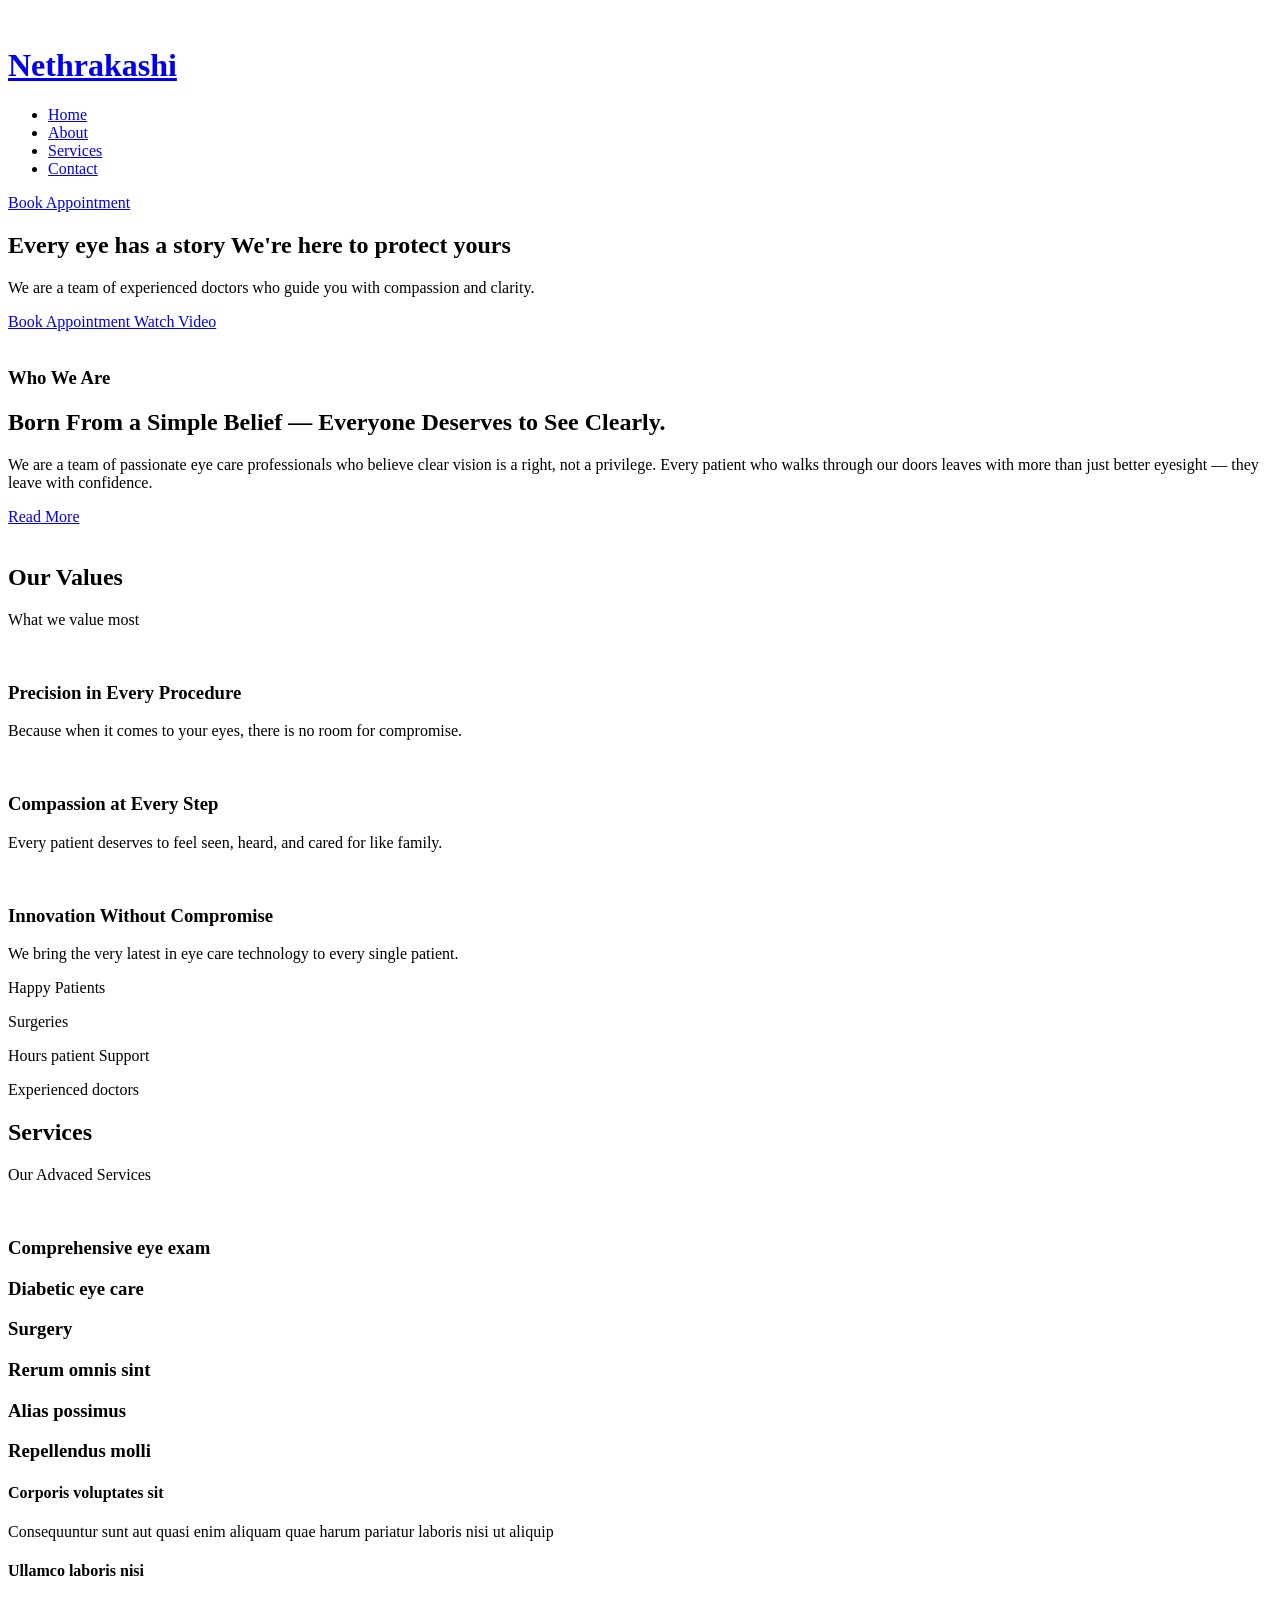
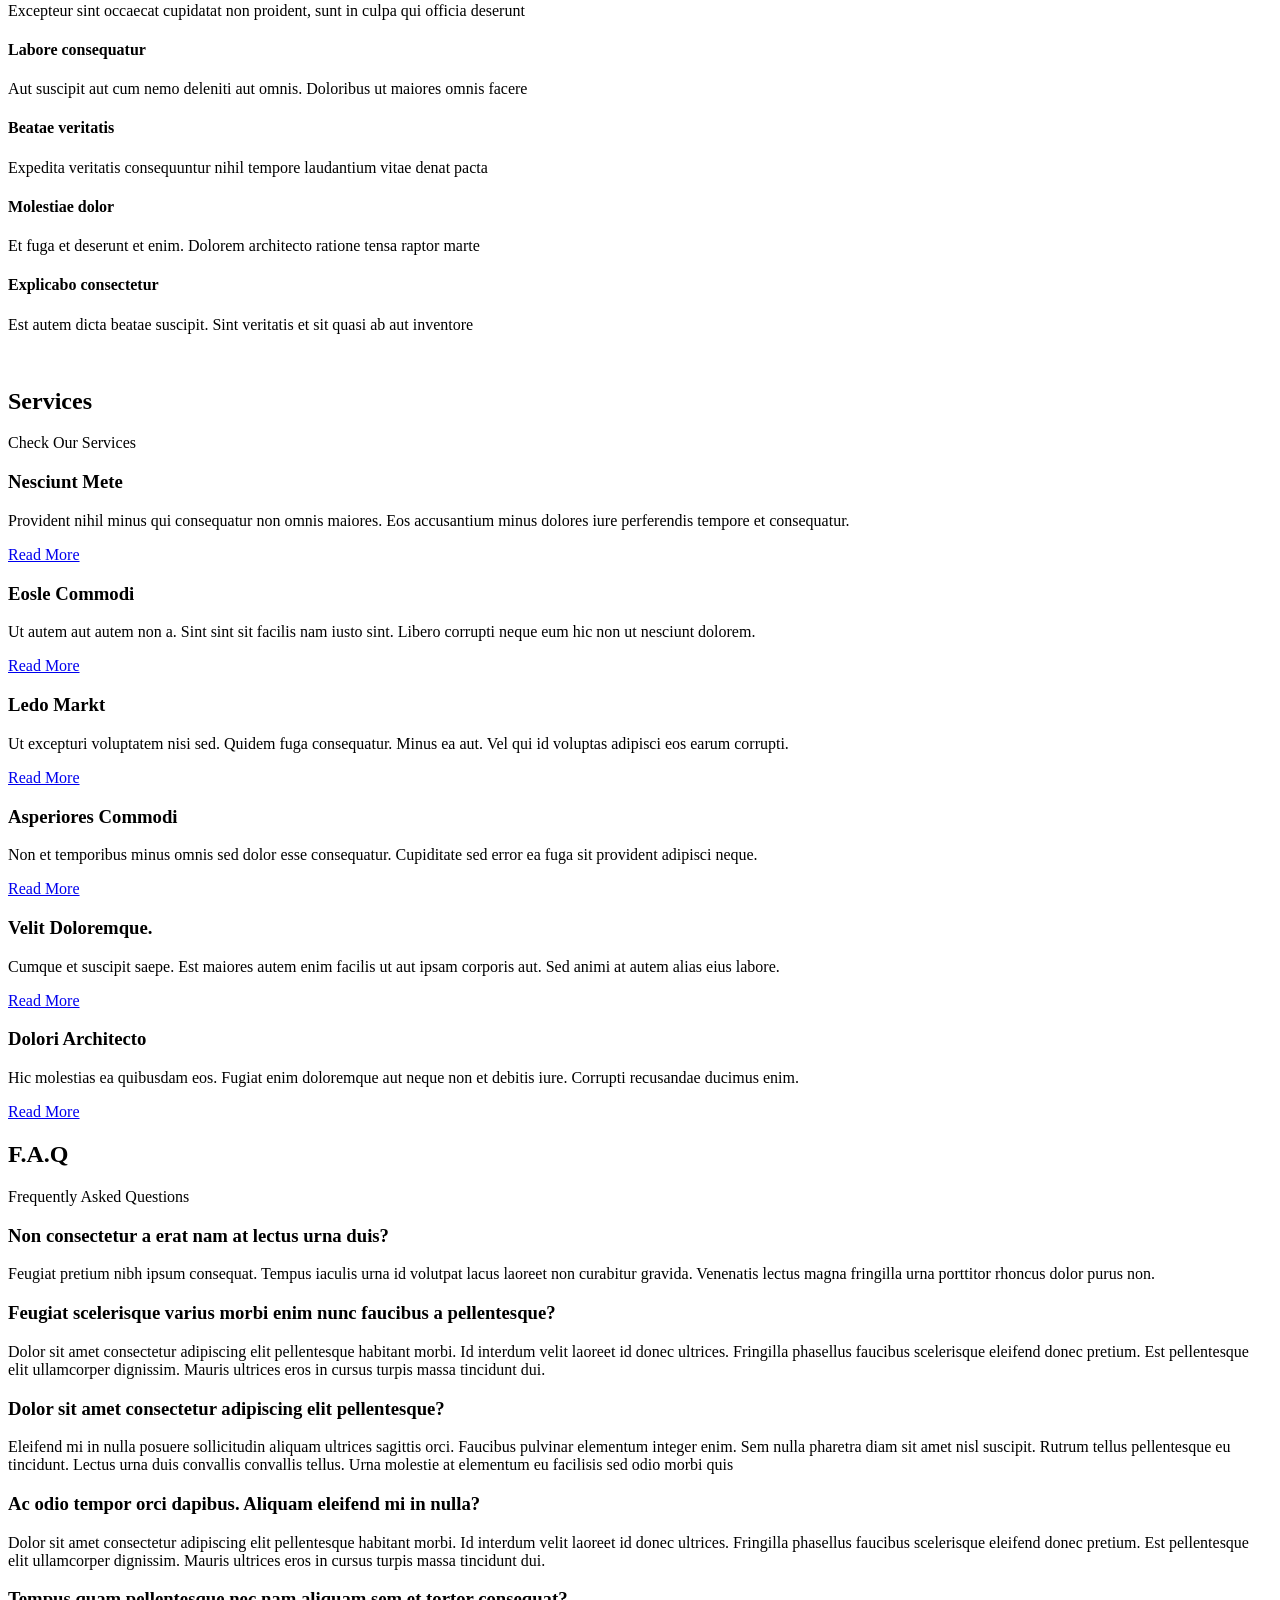
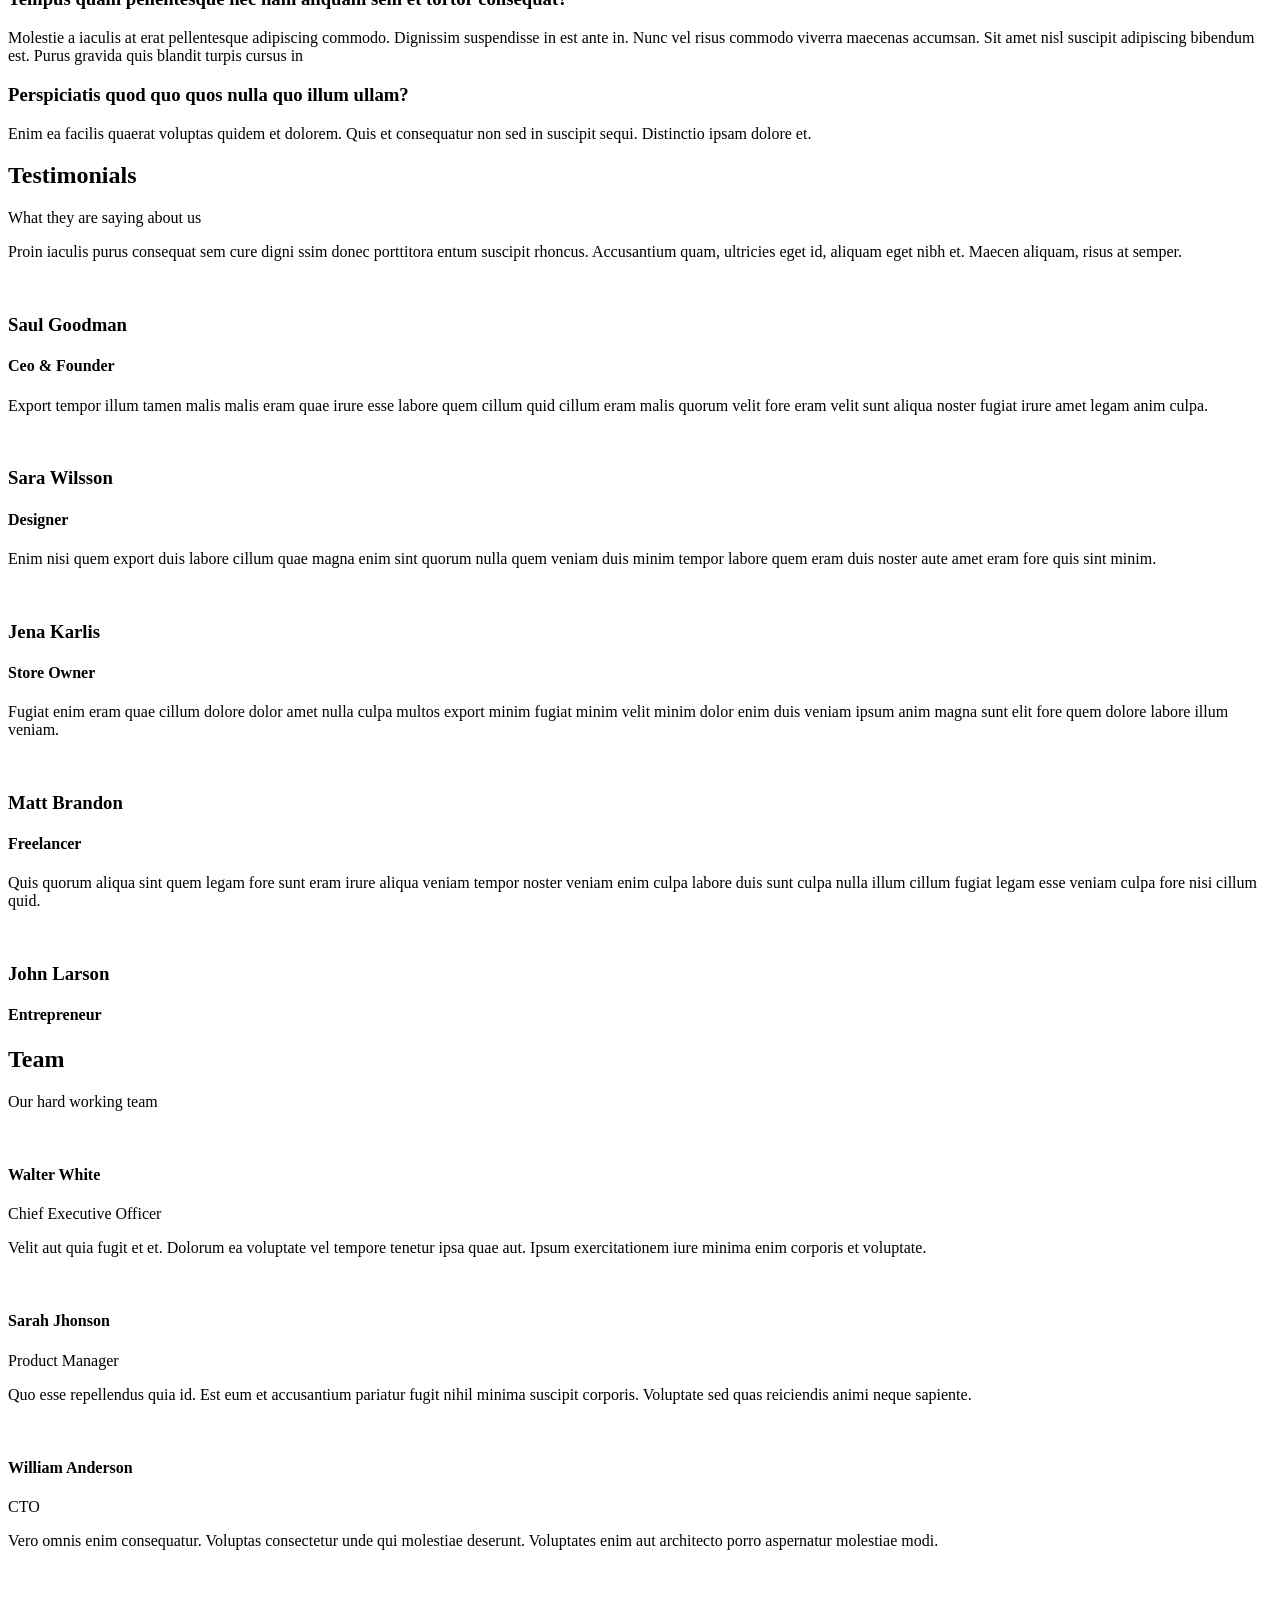
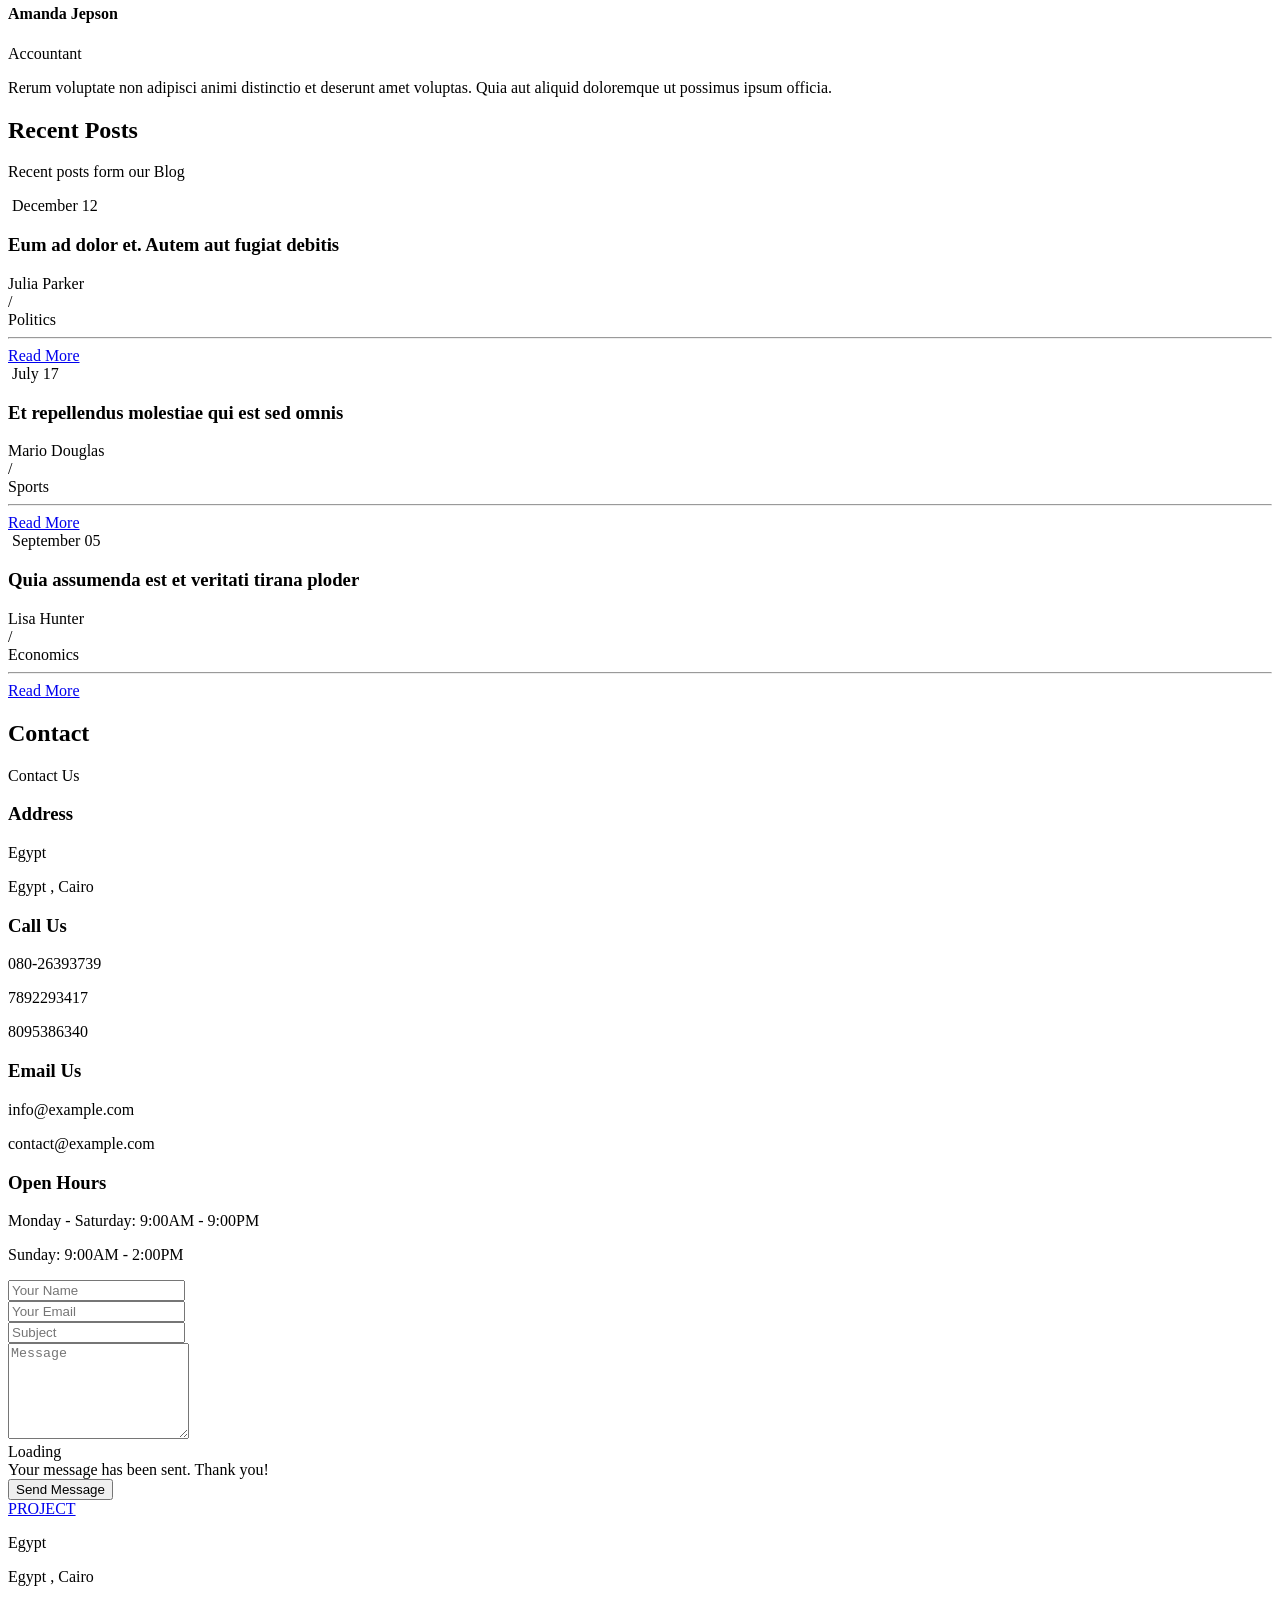
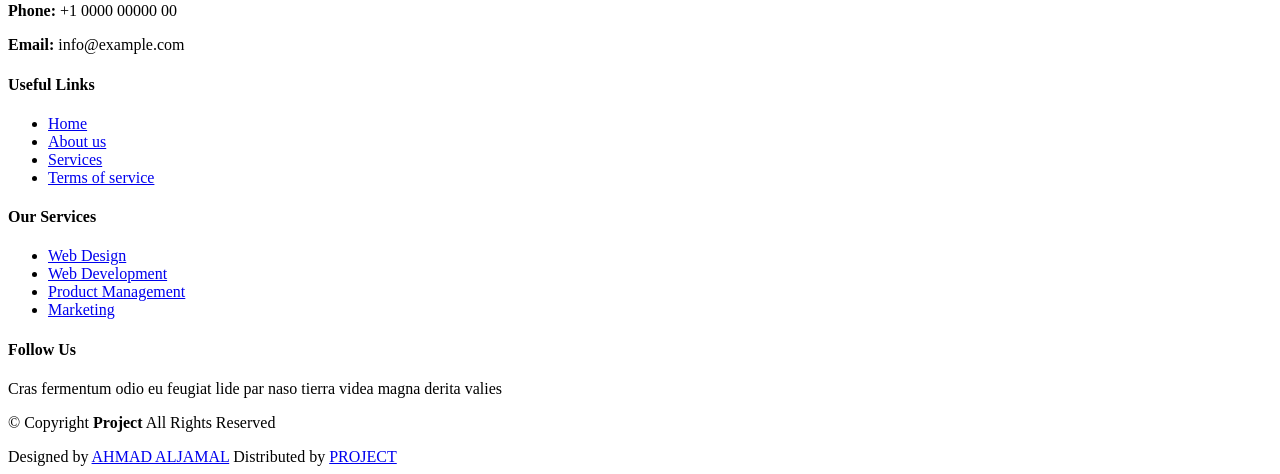
==== index.html @ dff30c12 "Add files via upload" ====
<!DOCTYPE html>
<html lang="en">

<head>
  <meta charset="utf-8">
  <meta content="width=device-width, initial-scale=1.0" name="viewport">
  <title>Nethrakashi - Eye Hospital</title>
  <meta name="description" content="">
  <meta name="keywords" content="">

  <!-- Favicons -->
  <link href="assets/img/favicon.png" rel="icon">
  <link href="assets/img/apple-touch-icon.png" rel="apple-touch-icon">

  <!-- Fonts -->
  <link href="https://fonts.googleapis.com" rel="preconnect">
  <link href="https://fonts.gstatic.com" rel="preconnect" crossorigin>
  <link href="https://fonts.googleapis.com/css2?family=Roboto:ital,wght@0,100;0,300;0,400;0,500;0,700;0,900;1,100;1,300;1,400;1,500;1,700;1,900&family=Poppins:ital,wght@0,100;0,200;0,300;0,400;0,500;0,600;0,700;0,800;0,900;1,100;1,200;1,300;1,400;1,500;1,600;1,700;1,800;1,900&family=Nunito:ital,wght@0,200;0,300;0,400;0,500;0,600;0,700;0,800;0,900;1,200;1,300;1,400;1,500;1,600;1,700;1,800;1,900&display=swap" rel="stylesheet">

  <!-- Vendor CSS Files -->
  <link href="assets/vendor/bootstrap/css/bootstrap.min.css" rel="stylesheet">
  <link href="assets/vendor/bootstrap-icons/bootstrap-icons.css" rel="stylesheet">
  <link href="assets/vendor/aos/aos.css" rel="stylesheet">
  <link href="assets/vendor/glightbox/css/glightbox.min.css" rel="stylesheet">
  <link href="assets/vendor/swiper/swiper-bundle.min.css" rel="stylesheet">

  <!-- Main CSS File -->
  <link href="assets/css/main.css" rel="stylesheet">


</head>

<body class="index-page">

  <header id="header" class="header d-flex align-items-center fixed-top">
    <div class="container-fluid container-xl position-relative d-flex align-items-center">

      <a href="index.html" class="logo d-flex align-items-center me-auto">
        <!-- Uncomment the line below if you also wish to use an image logo -->
        <img src="assets/img/logo.png" alt="">
        <h1 class="sitename">Nethrakashi</h1>
      </a>

      <nav id="navmenu" class="navmenu">
        <ul>
          <li><a href="index.html">Home</a></li>
          <li><a href="about.html">About</a></li>
          <li><a href="index.html#services">Services</a></li>
          <li><a href="index.html#contact">Contact</a></li>
        </ul>
        <i class="mobile-nav-toggle d-xl-none bi bi-list"></i>
      </nav>

      <a class="btn-getstarted flex-md-shrink-0" href="booking.html">Book Appointment</a>

    </div>
  </header>

  <main class="main">

    <!-- Hero Section -->
    <section id="hero" class="hero section">

      <div class="container">
        <div class="row gy-4">
          <div class="col-lg-6 order-2 order-lg-1 d-flex flex-column justify-content-center">
            <h1 data-aos="fade-up">Every eye has a story We're here to protect yours</h1>
            <p data-aos="fade-up" data-aos-delay="100">We are a team of experienced doctors who guide you with compassion and clarity.</p>
            <div class="d-flex flex-column flex-md-row" data-aos="fade-up" data-aos-delay="200">
              <a href="booking.html" class="btn-get-started">Book Appointment <i class="bi bi-arrow-right"></i></a>
              <a href="https://www.youtube.com/watch?v=Y7uVJ8" class="glightbox btn-watch-video d-flex align-items-center justify-content-center ms-0 ms-md-4 mt-4 mt-md-0"><i class="bi bi-play-circle"></i><span>Watch Video</span></a>
            </div>
          </div>
          <div class="col-lg-6 order-1 order-lg-2 hero-img" data-aos="zoom-out">
            <img src="assets/img/hero-img.png" class="img-fluid animated" alt="">
          </div>
        </div>
      </div>

    </section><!-- /Hero Section -->

    <!-- About Section -->
    <section id="about" class="about section">

      <div class="container" data-aos="fade-up">
        <div class="row gx-0">

          <div class="col-lg-6 d-flex flex-column justify-content-center" data-aos="fade-up" data-aos-delay="200">
            <div class="content">
              <h3>Who We Are</h3>
              <h2>Born From a Simple Belief — Everyone Deserves to See Clearly.</h2>
              <p>
                We are a team of passionate eye care professionals who believe clear vision is a right, not a privilege. Every patient who walks through our doors leaves with more than just better eyesight — they leave with confidence.</p>
              <div class="text-center text-lg-start">
                <a href="about.html" class="btn-read-more d-inline-flex align-items-center justify-content-center align-self-center">
                  <span>Read More</span>
                  <i class="bi bi-arrow-right"></i>
                </a>
              </div>
            </div>
          </div>

          <div class="col-lg-6 d-flex align-items-center" data-aos="zoom-out" data-aos-delay="200">
            <img src="assets/img/about.jpg" class="img-fluid" alt="">
          </div>

        </div>
      </div>

    </section><!-- /About Section -->

    <!-- Values Section -->
    <section id="values" class="values section">

      <!-- Section Title -->
      <div class="container section-title" data-aos="fade-up">
        <h2>Our Values</h2>
        <p>What we value most<br></p>
      </div><!-- End Section Title -->

      <div class="container">

        <div class="row gy-4">

          <div class="col-lg-4" data-aos="fade-up" data-aos-delay="100">
            <div class="card">
              <img src="assets/img/values-1.png" class="img-fluid" alt="">
              <h3>Precision in Every Procedure</h3>
              <p>Because when it comes to your eyes, there is no room for compromise.</p>
            </div>
          </div><!-- End Card Item -->

          <div class="col-lg-4" data-aos="fade-up" data-aos-delay="200">
            <div class="card">
              <img src="assets/img/values-2.png" class="img-fluid" alt="">
              <h3>Compassion at Every Step</h3>
              <p>Every patient deserves to feel seen, heard, and cared for like family.</p>
            </div>
          </div><!-- End Card Item -->

          <div class="col-lg-4" data-aos="fade-up" data-aos-delay="300">
            <div class="card">
              <img src="assets/img/values-3.png" class="img-fluid" alt="">
              <h3>Innovation Without Compromise</h3>
              <p>We bring the very latest in eye care technology to every single patient.</p>
            </div>
          </div><!-- End Card Item -->

        </div>

      </div>

    </section><!-- /Values Section -->

    <!-- Stats Section -->
    <section id="stats" class="stats section">

      <div class="container" data-aos="fade-up" data-aos-delay="100">

        <div class="row gy-4">

          <div class="col-lg-3 col-md-6">
            <div class="stats-item d-flex align-items-center w-100 h-100">
              <i class="bi bi-emoji-smile color-blue flex-shrink-0"></i>
              <div>
                <span data-purecounter-start="0" data-purecounter-end="100" data-purecounter-duration="1" class="purecounter"></span>
                <p>Happy Patients</p>
              </div>
            </div>
          </div><!-- End Stats Item -->

          <div class="col-lg-3 col-md-6">
            <div class="stats-item d-flex align-items-center w-100 h-100">
              <i class="bi bi-journal-richtext color-orange flex-shrink-0" style="color: #ee6c20;"></i>
              <div>
                <span data-purecounter-start="0" data-purecounter-end="50" data-purecounter-duration="1" class="purecounter"></span>
                <p>Surgeries</p>
              </div>
            </div>
          </div><!-- End Stats Item -->

          <div class="col-lg-3 col-md-6">
            <div class="stats-item d-flex align-items-center w-100 h-100">
              <i class="bi bi-headset color-green flex-shrink-0" style="color: #15be56;"></i>
              <div>
                <span data-purecounter-start="0" data-purecounter-end="24" data-purecounter-duration="1" class="purecounter"></span>
                <p>Hours patient Support</p>
              </div>
            </div>
          </div><!-- End Stats Item -->

          <div class="col-lg-3 col-md-6">
            <div class="stats-item d-flex align-items-center w-100 h-100">
              <i class="bi bi-person-heart" style="color: #bb0852;"></i>
              <div>
                <span data-purecounter-start="0" data-purecounter-end="3" data-purecounter-duration="1" class="purecounter"></span>
                <p>Experienced doctors</p>
              </div>
            </div>
          </div><!-- End Stats Item -->

        </div>

      </div>

    </section><!-- /Stats Section -->

    <!-- Features Section -->
    <section id="features" class="features section">

      <!-- Section Title -->
      <div class="container section-title" data-aos="fade-up">
        <h2>Services</h2>
        <p>Our Advaced Services<br></p>
      </div><!-- End Section Title -->

      <div class="container">

        <div class="row gy-5">

          <div class="col-xl-6" data-aos="zoom-out" data-aos-delay="100">
            <img src="assets/img/features.png" class="img-fluid w-60" alt="">
          </div>

          <div class="col-xl-6 d-flex">
            <div class="row align-self-center gy-4">

              <div class="col-md-6" data-aos="fade-up" data-aos-delay="200">
                <div class="feature-box d-flex align-items-center">
                  <i class="bi bi-check"></i>
                  <h3>Comprehensive eye exam</h3>
                </div>
              </div><!-- End Feature Item -->

              <div class="col-md-6" data-aos="fade-up" data-aos-delay="300">
                <div class="feature-box d-flex align-items-center">
                  <i class="bi bi-check"></i>
                  <h3>Diabetic eye care</h3>
                </div>
              </div><!-- End Feature Item -->

              <div class="col-md-6" data-aos="fade-up" data-aos-delay="400">
                <div class="feature-box d-flex align-items-center">
                  <i class="bi bi-check"></i>
                  <h3>Surgery</h3>
                </div>
              </div><!-- End Feature Item -->

              <div class="col-md-6" data-aos="fade-up" data-aos-delay="500">
                <div class="feature-box d-flex align-items-center">
                  <i class="bi bi-check"></i>
                  <h3>Rerum omnis sint</h3>
                </div>
              </div><!-- End Feature Item -->

              <div class="col-md-6" data-aos="fade-up" data-aos-delay="600">
                <div class="feature-box d-flex align-items-center">
                  <i class="bi bi-check"></i>
                  <h3>Alias possimus</h3>
                </div>
              </div><!-- End Feature Item -->

              <div class="col-md-6" data-aos="fade-up" data-aos-delay="700">
                <div class="feature-box d-flex align-items-center">
                  <i class="bi bi-check"></i>
                  <h3>Repellendus molli</h3>
                </div>
              </div><!-- End Feature Item -->

            </div>
          </div>

        </div>

      </div>

    </section><!-- /Features Section -->

    <!-- Alt Features Section -->
    <section id="alt-features" class="alt-features section">

      <div class="container">

        <div class="row gy-5">

          <div class="col-xl-7 d-flex order-2 order-xl-1" data-aos="fade-up" data-aos-delay="200">

            <div class="row align-self-center gy-5">

              <div class="col-md-6 icon-box">
                <i class="bi bi-award"></i>
                <div>
                  <h4>Corporis voluptates sit</h4>
                  <p>Consequuntur sunt aut quasi enim aliquam quae harum pariatur laboris nisi ut aliquip</p>
                </div>
              </div><!-- End Feature Item -->

              <div class="col-md-6 icon-box">
                <i class="bi bi-card-checklist"></i>
                <div>
                  <h4>Ullamco laboris nisi</h4>
                  <p>Excepteur sint occaecat cupidatat non proident, sunt in culpa qui officia deserunt</p>
                </div>
              </div><!-- End Feature Item -->

              <div class="col-md-6 icon-box">
                <i class="bi bi-dribbble"></i>
                <div>
                  <h4>Labore consequatur</h4>
                  <p>Aut suscipit aut cum nemo deleniti aut omnis. Doloribus ut maiores omnis facere</p>
                </div>
              </div><!-- End Feature Item -->

              <div class="col-md-6 icon-box">
                <i class="bi bi-filter-circle"></i>
                <div>
                  <h4>Beatae veritatis</h4>
                  <p>Expedita veritatis consequuntur nihil tempore laudantium vitae denat pacta</p>
                </div>
              </div><!-- End Feature Item -->

              <div class="col-md-6 icon-box">
                <i class="bi bi-lightning-charge"></i>
                <div>
                  <h4>Molestiae dolor</h4>
                  <p>Et fuga et deserunt et enim. Dolorem architecto ratione tensa raptor marte</p>
                </div>
              </div><!-- End Feature Item -->

              <div class="col-md-6 icon-box">
                <i class="bi bi-patch-check"></i>
                <div>
                  <h4>Explicabo consectetur</h4>
                  <p>Est autem dicta beatae suscipit. Sint veritatis et sit quasi ab aut inventore</p>
                </div>
              </div><!-- End Feature Item -->

            </div>

          </div>

          <div class="col-xl-5 d-flex align-items-center order-1 order-xl-2" data-aos="fade-up" data-aos-delay="100">
            <img src="assets/img/alt-features.png" class="img-fluid" alt="">
          </div>

        </div>

      </div>

    </section><!-- /Alt Features Section -->

    <!-- Services Section -->
    <section id="services" class="services section">

      <!-- Section Title -->
      <div class="container section-title" data-aos="fade-up">
        <h2>Services</h2>
        <p>Check Our Services<br></p>
      </div><!-- End Section Title -->

      <div class="container">

        <div class="row gy-4">

          <div class="col-lg-4 col-md-6" data-aos="fade-up" data-aos-delay="100">
            <div class="service-item item-cyan position-relative">
              <i class="bi bi-activity icon"></i>
              <h3>Nesciunt Mete</h3>
              <p>Provident nihil minus qui consequatur non omnis maiores. Eos accusantium minus dolores iure perferendis tempore et consequatur.</p>
              <a href="#" class="read-more stretched-link"><span>Read More</span> <i class="bi bi-arrow-right"></i></a>
            </div>
          </div><!-- End Service Item -->

          <div class="col-lg-4 col-md-6" data-aos="fade-up" data-aos-delay="200">
            <div class="service-item item-orange position-relative">
              <i class="bi bi-broadcast icon"></i>
              <h3>Eosle Commodi</h3>
              <p>Ut autem aut autem non a. Sint sint sit facilis nam iusto sint. Libero corrupti neque eum hic non ut nesciunt dolorem.</p>
              <a href="#" class="read-more stretched-link"><span>Read More</span> <i class="bi bi-arrow-right"></i></a>
            </div>
          </div><!-- End Service Item -->

          <div class="col-lg-4 col-md-6" data-aos="fade-up" data-aos-delay="300">
            <div class="service-item item-teal position-relative">
              <i class="bi bi-easel icon"></i>
              <h3>Ledo Markt</h3>
              <p>Ut excepturi voluptatem nisi sed. Quidem fuga consequatur. Minus ea aut. Vel qui id voluptas adipisci eos earum corrupti.</p>
              <a href="#" class="read-more stretched-link"><span>Read More</span> <i class="bi bi-arrow-right"></i></a>
            </div>
          </div><!-- End Service Item -->

          <div class="col-lg-4 col-md-6" data-aos="fade-up" data-aos-delay="400">
            <div class="service-item item-red position-relative">
              <i class="bi bi-bounding-box-circles icon"></i>
              <h3>Asperiores Commodi</h3>
              <p>Non et temporibus minus omnis sed dolor esse consequatur. Cupiditate sed error ea fuga sit provident adipisci neque.</p>
              <a href="#" class="read-more stretched-link"><span>Read More</span> <i class="bi bi-arrow-right"></i></a>
            </div>
          </div><!-- End Service Item -->

          <div class="col-lg-4 col-md-6" data-aos="fade-up" data-aos-delay="500">
            <div class="service-item item-indigo position-relative">
              <i class="bi bi-calendar4-week icon"></i>
              <h3>Velit Doloremque.</h3>
              <p>Cumque et suscipit saepe. Est maiores autem enim facilis ut aut ipsam corporis aut. Sed animi at autem alias eius labore.</p>
              <a href="#" class="read-more stretched-link"><span>Read More</span> <i class="bi bi-arrow-right"></i></a>
            </div>
          </div><!-- End Service Item -->

          <div class="col-lg-4 col-md-6" data-aos="fade-up" data-aos-delay="600">
            <div class="service-item item-pink position-relative">
              <i class="bi bi-chat-square-text icon"></i>
              <h3>Dolori Architecto</h3>
              <p>Hic molestias ea quibusdam eos. Fugiat enim doloremque aut neque non et debitis iure. Corrupti recusandae ducimus enim.</p>
              <a href="#" class="read-more stretched-link"><span>Read More</span> <i class="bi bi-arrow-right"></i></a>
            </div>
          </div><!-- End Service Item -->

        </div>

      </div>

    </section><!-- /Services Section -->

    <!-- Pricing Section (disabled) -->
    <section id="pricing" class="pricing section" style="display:none;">

      <!-- Section Title -->
      <div class="container section-title" data-aos="fade-up">
        <h2>Pricing</h2>
        <p>Check Our Affordable Pricing<br></p>
      </div><!-- End Section Title -->

      <div class="container">

        <div class="row gy-4">

          <div class="col-lg-3 col-md-6" data-aos="zoom-in" data-aos-delay="100">
            <div class="pricing-tem">
              <h3 style="color: #20c997;">Free Plan</h3>
              <div class="price"><sup>$</sup>0<span> / mo</span></div>
              <div class="icon">
                <i class="bi bi-box" style="color: #20c997;"></i>
              </div>
              <ul>
                <li>Aida dere</li>
                <li>Nec feugiat nisl</li>
                <li>Nulla at volutpat dola</li>
                <li class="na">Pharetra massa</li>
                <li class="na">Massa ultricies mi</li>
              </ul>
              <a href="#" class="btn-buy">Buy Now</a>
            </div>
          </div><!-- End Pricing Item -->

          <div class="col-lg-3 col-md-6" data-aos="zoom-in" data-aos-delay="200">
            <div class="pricing-tem">
              <span class="featured">Featured</span>
              <h3 style="color: #0dcaf0;">Starter Plan</h3>
              <div class="price"><sup>$</sup>19<span> / mo</span></div>
              <div class="icon">
                <i class="bi bi-send" style="color: #0dcaf0;"></i>
              </div>
              <ul>
                <li>Aida dere</li>
                <li>Nec feugiat nisl</li>
                <li>Nulla at volutpat dola</li>
                <li>Pharetra massa</li>
                <li class="na">Massa ultricies mi</li>
              </ul>
              <a href="#" class="btn-buy">Buy Now</a>
            </div>
          </div><!-- End Pricing Item -->

          <div class="col-lg-3 col-md-6" data-aos="zoom-in" data-aos-delay="300">
            <div class="pricing-tem">
              <h3 style="color: #fd7e14;">Business Plan</h3>
              <div class="price"><sup>$</sup>29<span> / mo</span></div>
              <div class="icon">
                <i class="bi bi-airplane" style="color: #fd7e14;"></i>
              </div>
              <ul>
                <li>Aida dere</li>
                <li>Nec feugiat nisl</li>
                <li>Nulla at volutpat dola</li>
                <li>Pharetra massa</li>
                <li>Massa ultricies mi</li>
              </ul>
              <a href="#" class="btn-buy">Buy Now</a>
            </div>
          </div><!-- End Pricing Item -->

          <div class="col-lg-3 col-md-6" data-aos="zoom-in" data-aos-delay="400">
            <div class="pricing-tem">
              <h3 style="color: #0d6efd;">Ultimate Plan</h3>
              <div class="price"><sup>$</sup>49<span> / mo</span></div>
              <div class="icon">
                <i class="bi bi-rocket" style="color: #0d6efd;"></i>
              </div>
              <ul>
                <li>Aida dere</li>
                <li>Nec feugiat nisl</li>
                <li>Nulla at volutpat dola</li>
                <li>Pharetra massa</li>
                <li>Massa ultricies mi</li>
              </ul>
              <a href="#" class="btn-buy">Buy Now</a>
            </div>
          </div><!-- End Pricing Item -->

        </div><!-- End pricing row -->

      </div>

    </section>
    <!-- /Pricing Section (disabled) -->

    <!-- Faq Section -->
    <section id="faq" class="faq section">

      <!-- Section Title -->
      <div class="container section-title" data-aos="fade-up">
        <h2>F.A.Q</h2>
        <p>Frequently Asked Questions</p>
      </div><!-- End Section Title -->

      <div class="container">

        <div class="row">

          <div class="col-lg-6" data-aos="fade-up" data-aos-delay="100">

            <div class="faq-container">

              <div class="faq-item faq-active">
                <h3>Non consectetur a erat nam at lectus urna duis?</h3>
                <div class="faq-content">
                  <p>Feugiat pretium nibh ipsum consequat. Tempus iaculis urna id volutpat lacus laoreet non curabitur gravida. Venenatis lectus magna fringilla urna porttitor rhoncus dolor purus non.</p>
                </div>
                <i class="faq-toggle bi bi-chevron-right"></i>
              </div><!-- End Faq item-->

              <div class="faq-item">
                <h3>Feugiat scelerisque varius morbi enim nunc faucibus a pellentesque?</h3>
                <div class="faq-content">
                  <p>Dolor sit amet consectetur adipiscing elit pellentesque habitant morbi. Id interdum velit laoreet id donec ultrices. Fringilla phasellus faucibus scelerisque eleifend donec pretium. Est pellentesque elit ullamcorper dignissim. Mauris ultrices eros in cursus turpis massa tincidunt dui.</p>
                </div>
                <i class="faq-toggle bi bi-chevron-right"></i>
              </div><!-- End Faq item-->

              <div class="faq-item">
                <h3>Dolor sit amet consectetur adipiscing elit pellentesque?</h3>
                <div class="faq-content">
                  <p>Eleifend mi in nulla posuere sollicitudin aliquam ultrices sagittis orci. Faucibus pulvinar elementum integer enim. Sem nulla pharetra diam sit amet nisl suscipit. Rutrum tellus pellentesque eu tincidunt. Lectus urna duis convallis convallis tellus. Urna molestie at elementum eu facilisis sed odio morbi quis</p>
                </div>
                <i class="faq-toggle bi bi-chevron-right"></i>
              </div><!-- End Faq item-->

            </div>

          </div><!-- End Faq Column-->

          <div class="col-lg-6" data-aos="fade-up" data-aos-delay="200">

            <div class="faq-container">

              <div class="faq-item">
                <h3>Ac odio tempor orci dapibus. Aliquam eleifend mi in nulla?</h3>
                <div class="faq-content">
                  <p>Dolor sit amet consectetur adipiscing elit pellentesque habitant morbi. Id interdum velit laoreet id donec ultrices. Fringilla phasellus faucibus scelerisque eleifend donec pretium. Est pellentesque elit ullamcorper dignissim. Mauris ultrices eros in cursus turpis massa tincidunt dui.</p>
                </div>
                <i class="faq-toggle bi bi-chevron-right"></i>
              </div><!-- End Faq item-->

              <div class="faq-item">
                <h3>Tempus quam pellentesque nec nam aliquam sem et tortor consequat?</h3>
                <div class="faq-content">
                  <p>Molestie a iaculis at erat pellentesque adipiscing commodo. Dignissim suspendisse in est ante in. Nunc vel risus commodo viverra maecenas accumsan. Sit amet nisl suscipit adipiscing bibendum est. Purus gravida quis blandit turpis cursus in</p>
                </div>
                <i class="faq-toggle bi bi-chevron-right"></i>
              </div><!-- End Faq item-->

              <div class="faq-item">
                <h3>Perspiciatis quod quo quos nulla quo illum ullam?</h3>
                <div class="faq-content">
                  <p>Enim ea facilis quaerat voluptas quidem et dolorem. Quis et consequatur non sed in suscipit sequi. Distinctio ipsam dolore et.</p>
                </div>
                <i class="faq-toggle bi bi-chevron-right"></i>
              </div><!-- End Faq item-->

            </div>

          </div><!-- End Faq Column-->

        </div>

      </div>

    </section><!-- /Faq Section -->

    <!-- Portfolio Section removed -->

    <!-- Testimonials Section -->
    <section id="testimonials" class="testimonials section">

      <!-- Section Title -->
      <div class="container section-title" data-aos="fade-up">
        <h2>Testimonials</h2>
        <p>What they are saying about us<br></p>
      </div><!-- End Section Title -->

      <div class="container" data-aos="fade-up" data-aos-delay="100">

        <div class="swiper init-swiper">
          <script type="application/json" class="swiper-config">
            {
              "loop": true,
              "speed": 600,
              "autoplay": {
                "delay": 5000
              },
              "slidesPerView": "auto",
              "pagination": {
                "el": ".swiper-pagination",
                "type": "bullets",
                "clickable": true
              },
              "breakpoints": {
                "320": {
                  "slidesPerView": 1,
                  "spaceBetween": 40
                },
                "1200": {
                  "slidesPerView": 3,
                  "spaceBetween": 1
                }
              }
            }
          </script>
          <div class="swiper-wrapper">

            <div class="swiper-slide">
              <div class="testimonial-item">
                <div class="stars">
                  <i class="bi bi-star-fill"></i><i class="bi bi-star-fill"></i><i class="bi bi-star-fill"></i><i class="bi bi-star-fill"></i><i class="bi bi-star-fill"></i>
                </div>
                <p>
                  Proin iaculis purus consequat sem cure digni ssim donec porttitora entum suscipit rhoncus. Accusantium quam, ultricies eget id, aliquam eget nibh et. Maecen aliquam, risus at semper.
                </p>
                <div class="profile mt-auto">
                  <img src="assets/img/testimonials/testimonials-1.jpg" class="testimonial-img" alt="">
                  <h3>Saul Goodman</h3>
                  <h4>Ceo &amp; Founder</h4>
                </div>
              </div>
            </div><!-- End testimonial item -->

            <div class="swiper-slide">
              <div class="testimonial-item">
                <div class="stars">
                  <i class="bi bi-star-fill"></i><i class="bi bi-star-fill"></i><i class="bi bi-star-fill"></i><i class="bi bi-star-fill"></i><i class="bi bi-star-fill"></i>
                </div>
                <p>
                  Export tempor illum tamen malis malis eram quae irure esse labore quem cillum quid cillum eram malis quorum velit fore eram velit sunt aliqua noster fugiat irure amet legam anim culpa.
                </p>
                <div class="profile mt-auto">
                  <img src="assets/img/testimonials/testimonials-2.jpg" class="testimonial-img" alt="">
                  <h3>Sara Wilsson</h3>
                  <h4>Designer</h4>
                </div>
              </div>
            </div><!-- End testimonial item -->

            <div class="swiper-slide">
              <div class="testimonial-item">
                <div class="stars">
                  <i class="bi bi-star-fill"></i><i class="bi bi-star-fill"></i><i class="bi bi-star-fill"></i><i class="bi bi-star-fill"></i><i class="bi bi-star-fill"></i>
                </div>
                <p>
                  Enim nisi quem export duis labore cillum quae magna enim sint quorum nulla quem veniam duis minim tempor labore quem eram duis noster aute amet eram fore quis sint minim.
                </p>
                <div class="profile mt-auto">
                  <img src="assets/img/testimonials/testimonials-3.jpg" class="testimonial-img" alt="">
                  <h3>Jena Karlis</h3>
                  <h4>Store Owner</h4>
                </div>
              </div>
            </div><!-- End testimonial item -->

            <div class="swiper-slide">
              <div class="testimonial-item">
                <div class="stars">
                  <i class="bi bi-star-fill"></i><i class="bi bi-star-fill"></i><i class="bi bi-star-fill"></i><i class="bi bi-star-fill"></i><i class="bi bi-star-fill"></i>
                </div>
                <p>
                  Fugiat enim eram quae cillum dolore dolor amet nulla culpa multos export minim fugiat minim velit minim dolor enim duis veniam ipsum anim magna sunt elit fore quem dolore labore illum veniam.
                </p>
                <div class="profile mt-auto">
                  <img src="assets/img/testimonials/testimonials-4.jpg" class="testimonial-img" alt="">
                  <h3>Matt Brandon</h3>
                  <h4>Freelancer</h4>
                </div>
              </div>
            </div><!-- End testimonial item -->

            <div class="swiper-slide">
              <div class="testimonial-item">
                <div class="stars">
                  <i class="bi bi-star-fill"></i><i class="bi bi-star-fill"></i><i class="bi bi-star-fill"></i><i class="bi bi-star-fill"></i><i class="bi bi-star-fill"></i>
                </div>
                <p>
                  Quis quorum aliqua sint quem legam fore sunt eram irure aliqua veniam tempor noster veniam enim culpa labore duis sunt culpa nulla illum cillum fugiat legam esse veniam culpa fore nisi cillum quid.
                </p>
                <div class="profile mt-auto">
                  <img src="assets/img/testimonials/testimonials-5.jpg" class="testimonial-img" alt="">
                  <h3>John Larson</h3>
                  <h4>Entrepreneur</h4>
                </div>
              </div>
            </div><!-- End testimonial item -->

          </div>
          <div class="swiper-pagination"></div>
        </div>

      </div>

    </section><!-- /Testimonials Section -->

    <!-- Team Section -->
    <section id="team" class="team section">

      <!-- Section Title -->
      <div class="container section-title" data-aos="fade-up">
        <h2>Team</h2>
        <p>Our hard working team</p>
      </div><!-- End Section Title -->

      <div class="container">

        <div class="row gy-4">

          <div class="col-lg-3 col-md-6 d-flex align-items-stretch" data-aos="fade-up" data-aos-delay="100">
            <div class="team-member">
              <div class="member-img">
                <img src="assets/img/team/team-1.jpg" class="img-fluid" alt="">
                <div class="social">
                  <a href=""><i class="bi bi-twitter-x"></i></a>
                  <a href=""><i class="bi bi-facebook"></i></a>
                  <a href=""><i class="bi bi-instagram"></i></a>
                  <a href=""><i class="bi bi-linkedin"></i></a>
                </div>
              </div>
              <div class="member-info">
                <h4>Walter White</h4>
                <span>Chief Executive Officer</span>
                <p>Velit aut quia fugit et et. Dolorum ea voluptate vel tempore tenetur ipsa quae aut. Ipsum exercitationem iure minima enim corporis et voluptate.</p>
              </div>
            </div>
          </div><!-- End Team Member -->

          <div class="col-lg-3 col-md-6 d-flex align-items-stretch" data-aos="fade-up" data-aos-delay="200">
            <div class="team-member">
              <div class="member-img">
                <img src="assets/img/team/team-2.jpg" class="img-fluid" alt="">
                <div class="social">
                  <a href=""><i class="bi bi-twitter-x"></i></a>
                  <a href=""><i class="bi bi-facebook"></i></a>
                  <a href=""><i class="bi bi-instagram"></i></a>
                  <a href=""><i class="bi bi-linkedin"></i></a>
                </div>
              </div>
              <div class="member-info">
                <h4>Sarah Jhonson</h4>
                <span>Product Manager</span>
                <p>Quo esse repellendus quia id. Est eum et accusantium pariatur fugit nihil minima suscipit corporis. Voluptate sed quas reiciendis animi neque sapiente.</p>
              </div>
            </div>
          </div><!-- End Team Member -->

          <div class="col-lg-3 col-md-6 d-flex align-items-stretch" data-aos="fade-up" data-aos-delay="300">
            <div class="team-member">
              <div class="member-img">
                <img src="assets/img/team/team-3.jpg" class="img-fluid" alt="">
                <div class="social">
                  <a href=""><i class="bi bi-twitter-x"></i></a>
                  <a href=""><i class="bi bi-facebook"></i></a>
                  <a href=""><i class="bi bi-instagram"></i></a>
                  <a href=""><i class="bi bi-linkedin"></i></a>
                </div>
              </div>
              <div class="member-info">
                <h4>William Anderson</h4>
                <span>CTO</span>
                <p>Vero omnis enim consequatur. Voluptas consectetur unde qui molestiae deserunt. Voluptates enim aut architecto porro aspernatur molestiae modi.</p>
              </div>
            </div>
          </div><!-- End Team Member -->

          <div class="col-lg-3 col-md-6 d-flex align-items-stretch" data-aos="fade-up" data-aos-delay="400">
            <div class="team-member">
              <div class="member-img">
                <img src="assets/img/team/team-4.jpg" class="img-fluid" alt="">
                <div class="social">
                  <a href=""><i class="bi bi-twitter-x"></i></a>
                  <a href=""><i class="bi bi-facebook"></i></a>
                  <a href=""><i class="bi bi-instagram"></i></a>
                  <a href=""><i class="bi bi-linkedin"></i></a>
                </div>
              </div>
              <div class="member-info">
                <h4>Amanda Jepson</h4>
                <span>Accountant</span>
                <p>Rerum voluptate non adipisci animi distinctio et deserunt amet voluptas. Quia aut aliquid doloremque ut possimus ipsum officia.</p>
              </div>
            </div>
          </div><!-- End Team Member -->

        </div>

      </div>

    </section><!-- /Team Section -->

    <!-- Clients Section (disabled) -->
    <section id="clients" class="clients section" style="display:none;">

      <!-- Section Title -->
      <div class="container section-title" data-aos="fade-up">
        <h2>Clients</h2>
        <p>We work with best clients<br></p>
      </div><!-- End Section Title -->

      <div class="container" data-aos="fade-up" data-aos-delay="100">

        <div class="swiper init-swiper">
          <script type="application/json" class="swiper-config">
            {
              "loop": true,
              "speed": 600,
              "autoplay": {
                "delay": 5000
              },
              "slidesPerView": "auto",
              "pagination": {
                "el": ".swiper-pagination",
                "type": "bullets",
                "clickable": true
              },
              "breakpoints": {
                "320": {
                  "slidesPerView": 2,
                  "spaceBetween": 40
                },
                "480": {
                  "slidesPerView": 3,
                  "spaceBetween": 60
                },
                "640": {
                  "slidesPerView": 4,
                  "spaceBetween": 80
                },
                "992": {
                  "slidesPerView": 6,
                  "spaceBetween": 120
                }
              }
            }
          </script>
          <div class="swiper-wrapper align-items-center">
            <div class="swiper-slide"><img src="assets/img/clients/client-1.png" class="img-fluid" alt=""></div>
            <div class="swiper-slide"><img src="assets/img/clients/client-2.png" class="img-fluid" alt=""></div>
            <div class="swiper-slide"><img src="assets/img/clients/client-3.png" class="img-fluid" alt=""></div>
            <div class="swiper-slide"><img src="assets/img/clients/client-4.png" class="img-fluid" alt=""></div>
            <div class="swiper-slide"><img src="assets/img/clients/client-5.png" class="img-fluid" alt=""></div>
            <div class="swiper-slide"><img src="assets/img/clients/client-6.png" class="img-fluid" alt=""></div>
            <div class="swiper-slide"><img src="assets/img/clients/client-7.png" class="img-fluid" alt=""></div>
            <div class="swiper-slide"><img src="assets/img/clients/client-8.png" class="img-fluid" alt=""></div>
          </div>
          <div class="swiper-pagination"></div>
        </div>

      </div>

    </section><!-- /Clients Section (disabled) -->

    <!-- Recent Posts Section -->
    <section id="recent-posts" class="recent-posts section">

      <!-- Section Title -->
      <div class="container section-title" data-aos="fade-up">
        <h2>Recent Posts</h2>
        <p>Recent posts form our Blog</p>
      </div><!-- End Section Title -->

      <div class="container">

        <div class="row gy-5">

          <div class="col-xl-4 col-md-6">
            <div class="post-item position-relative h-100" data-aos="fade-up" data-aos-delay="100">

              <div class="post-img position-relative overflow-hidden">
                <img src="assets/img/blog/blog-1.jpg" class="img-fluid" alt="">
                <span class="post-date">December 12</span>
              </div>

              <div class="post-content d-flex flex-column">

                <h3 class="post-title">Eum ad dolor et. Autem aut fugiat debitis</h3>

                <div class="meta d-flex align-items-center">
                  <div class="d-flex align-items-center">
                    <i class="bi bi-person"></i> <span class="ps-2">Julia Parker</span>
                  </div>
                  <span class="px-3 text-black-50">/</span>
                  <div class="d-flex align-items-center">
                    <i class="bi bi-folder2"></i> <span class="ps-2">Politics</span>
                  </div>
                </div>

                <hr>

                <a href="blog-details.html" class="readmore stretched-link"><span>Read More</span><i class="bi bi-arrow-right"></i></a>

              </div>

            </div>
          </div><!-- End post item -->

          <div class="col-xl-4 col-md-6">
            <div class="post-item position-relative h-100" data-aos="fade-up" data-aos-delay="200">

              <div class="post-img position-relative overflow-hidden">
                <img src="assets/img/blog/blog-2.jpg" class="img-fluid" alt="">
                <span class="post-date">July 17</span>
              </div>

              <div class="post-content d-flex flex-column">

                <h3 class="post-title">Et repellendus molestiae qui est sed omnis</h3>

                <div class="meta d-flex align-items-center">
                  <div class="d-flex align-items-center">
                    <i class="bi bi-person"></i> <span class="ps-2">Mario Douglas</span>
                  </div>
                  <span class="px-3 text-black-50">/</span>
                  <div class="d-flex align-items-center">
                    <i class="bi bi-folder2"></i> <span class="ps-2">Sports</span>
                  </div>
                </div>

                <hr>

                <a href="blog-details.html" class="readmore stretched-link"><span>Read More</span><i class="bi bi-arrow-right"></i></a>

              </div>

            </div>
          </div><!-- End post item -->

          <div class="col-xl-4 col-md-6" data-aos="fade-up" data-aos-delay="300">
            <div class="post-item position-relative h-100">

              <div class="post-img position-relative overflow-hidden">
                <img src="assets/img/blog/blog-3.jpg" class="img-fluid" alt="">
                <span class="post-date">September 05</span>
              </div>

              <div class="post-content d-flex flex-column">

                <h3 class="post-title">Quia assumenda est et veritati tirana ploder</h3>

                <div class="meta d-flex align-items-center">
                  <div class="d-flex align-items-center">
                    <i class="bi bi-person"></i> <span class="ps-2">Lisa Hunter</span>
                  </div>
                  <span class="px-3 text-black-50">/</span>
                  <div class="d-flex align-items-center">
                    <i class="bi bi-folder2"></i> <span class="ps-2">Economics</span>
                  </div>
                </div>

                <hr>

                <a href="blog-details.html" class="readmore stretched-link"><span>Read More</span><i class="bi bi-arrow-right"></i></a>

              </div>

            </div>
          </div><!-- End post item -->

        </div>

      </div>

    </section><!-- /Recent Posts Section -->

    <!-- Contact Section -->
    <section id="contact" class="contact section">

      <!-- Section Title -->
      <div class="container section-title" data-aos="fade-up">
        <h2>Contact</h2>
        <p>Contact Us</p>
      </div><!-- End Section Title -->

      <div class="container" data-aos="fade-up" data-aos-delay="100">

        <div class="row gy-4">

          <div class="col-lg-6">

            <div class="row gy-4">
              <div class="col-md-6">
                <div class="info-item" data-aos="fade" data-aos-delay="200">
                  <i class="bi bi-geo-alt"></i>
                  <h3>Address</h3>
                  <p>Egypt</p>
                  <p>Egypt , Cairo</p>
                </div>
              </div><!-- End Info Item -->

              <div class="col-md-6">
                <div class="info-item" data-aos="fade" data-aos-delay="300">
                  <i class="bi bi-telephone"></i>
                  <h3>Call Us</h3>
                  <p>080-26393739</p>
                  <p>7892293417</p>
                  <p>8095386340</p>
                </div>
              </div><!-- End Info Item -->

              <div class="col-md-6">
                <div class="info-item" data-aos="fade" data-aos-delay="400">
                  <i class="bi bi-envelope"></i>
                  <h3>Email Us</h3>
                  <p>info@example.com</p>
                  <p>contact@example.com</p>
                </div>
              </div><!-- End Info Item -->

              <div class="col-md-6">
                <div class="info-item" data-aos="fade" data-aos-delay="500">
                  <i class="bi bi-clock"></i>
                  <h3>Open Hours</h3>
                  <p>Monday - Saturday: 9:00AM - 9:00PM</p>
                  <p>Sunday: 9:00AM - 2:00PM</p>
                </div>
              </div><!-- End Info Item -->

            </div>

          </div>

          <div class="col-lg-6">
            <form action="forms/contact.php" method="post" class="php-email-form" data-aos="fade-up" data-aos-delay="200">
              <div class="row gy-4">

                <div class="col-md-6">
                  <input type="text" name="name" class="form-control" placeholder="Your Name" required="">
                </div>

                <div class="col-md-6 ">
                  <input type="email" class="form-control" name="email" placeholder="Your Email" required="">
                </div>

                <div class="col-12">
                  <input type="text" class="form-control" name="subject" placeholder="Subject" required="">
                </div>

                <div class="col-12">
                  <textarea class="form-control" name="message" rows="6" placeholder="Message" required=""></textarea>
                </div>

                <div class="col-12 text-center">
                  <div class="loading">Loading</div>
                  <div class="error-message"></div>
                  <div class="sent-message">Your message has been sent. Thank you!</div>

                  <button type="submit">Send Message</button>
                </div>

              </div>
            </form>
          </div><!-- End Contact Form -->

        </div>

      </div>

    </section><!-- /Contact Section -->

  </main>

  <footer id="footer" class="footer">

    <div class="container footer-top">
      <div class="row gy-4">
        <div class="col-lg-4 col-md-6 footer-about">
          <a href="index.html" class="d-flex align-items-center">
            <span class="sitename">PROJECT</span>
          </a>
          <div class="footer-contact pt-3">
            <p>Egypt</p>
            <p>Egypt , Cairo</p>
            <p class="mt-3"><strong>Phone:</strong> <span>+1 0000 00000 00</span></p>
            <p><strong>Email:</strong> <span>info@example.com</span></p>
          </div>
        </div>

        <div class="col-lg-2 col-md-3 footer-links">
          <h4>Useful Links</h4>
          <ul>
            <li><i class="bi bi-chevron-right"></i> <a href="#">Home</a></li>
            <li><i class="bi bi-chevron-right"></i> <a href="#">About us</a></li>
            <li><i class="bi bi-chevron-right"></i> <a href="#">Services</a></li>
            <li><i class="bi bi-chevron-right"></i> <a href="#">Terms of service</a></li>
          </ul>
        </div>

        <div class="col-lg-2 col-md-3 footer-links">
          <h4>Our Services</h4>
          <ul>
            <li><i class="bi bi-chevron-right"></i> <a href="#">Web Design</a></li>
            <li><i class="bi bi-chevron-right"></i> <a href="#">Web Development</a></li>
            <li><i class="bi bi-chevron-right"></i> <a href="#">Product Management</a></li>
            <li><i class="bi bi-chevron-right"></i> <a href="#">Marketing</a></li>
          </ul>
        </div>

        <div class="col-lg-4 col-md-12">
          <h4>Follow Us</h4>
          <p>Cras fermentum odio eu feugiat lide par naso tierra videa magna derita valies</p>
          <div class="social-links d-flex">
            <a href=""><i class="bi bi-twitter-x"></i></a>
            <a href=""><i class="bi bi-facebook"></i></a>
            <a href=""><i class="bi bi-instagram"></i></a>
            <a href=""><i class="bi bi-linkedin"></i></a>
          </div>
        </div>

      </div>
    </div>

    <div class="container copyright text-center mt-4">
      <p>© <span>Copyright</span> <strong class="px-1 sitename">Project</strong> <span>All Rights Reserved</span></p>
      <div class="credits">
        
        Designed by <a href="#">AHMAD ALJAMAL</a> Distributed by <a href=“#>PROJECT
      </div>
    </div>

  </footer>

  <!-- Scroll Top -->
  <a href="#" id="scroll-top" class="scroll-top d-flex align-items-center justify-content-center"><i class="bi bi-arrow-up-short"></i></a>

  <!-- Vendor JS Files -->
  <script src="assets/vendor/bootstrap/js/bootstrap.bundle.min.js"></script>
  <script src="assets/vendor/php-email-form/validate.js"></script>
  <script src="assets/vendor/aos/aos.js"></script>
  <script src="assets/vendor/glightbox/js/glightbox.min.js"></script>
  <script src="assets/vendor/purecounter/purecounter_vanilla.js"></script>
  <script src="assets/vendor/imagesloaded/imagesloaded.pkgd.min.js"></script>
  <script src="assets/vendor/isotope-layout/isotope.pkgd.min.js"></script>
  <script src="assets/vendor/swiper/swiper-bundle.min.js"></script>

  <!-- Main JS File -->
  <script src="assets/js/main.js"></script>

</body>

</html>
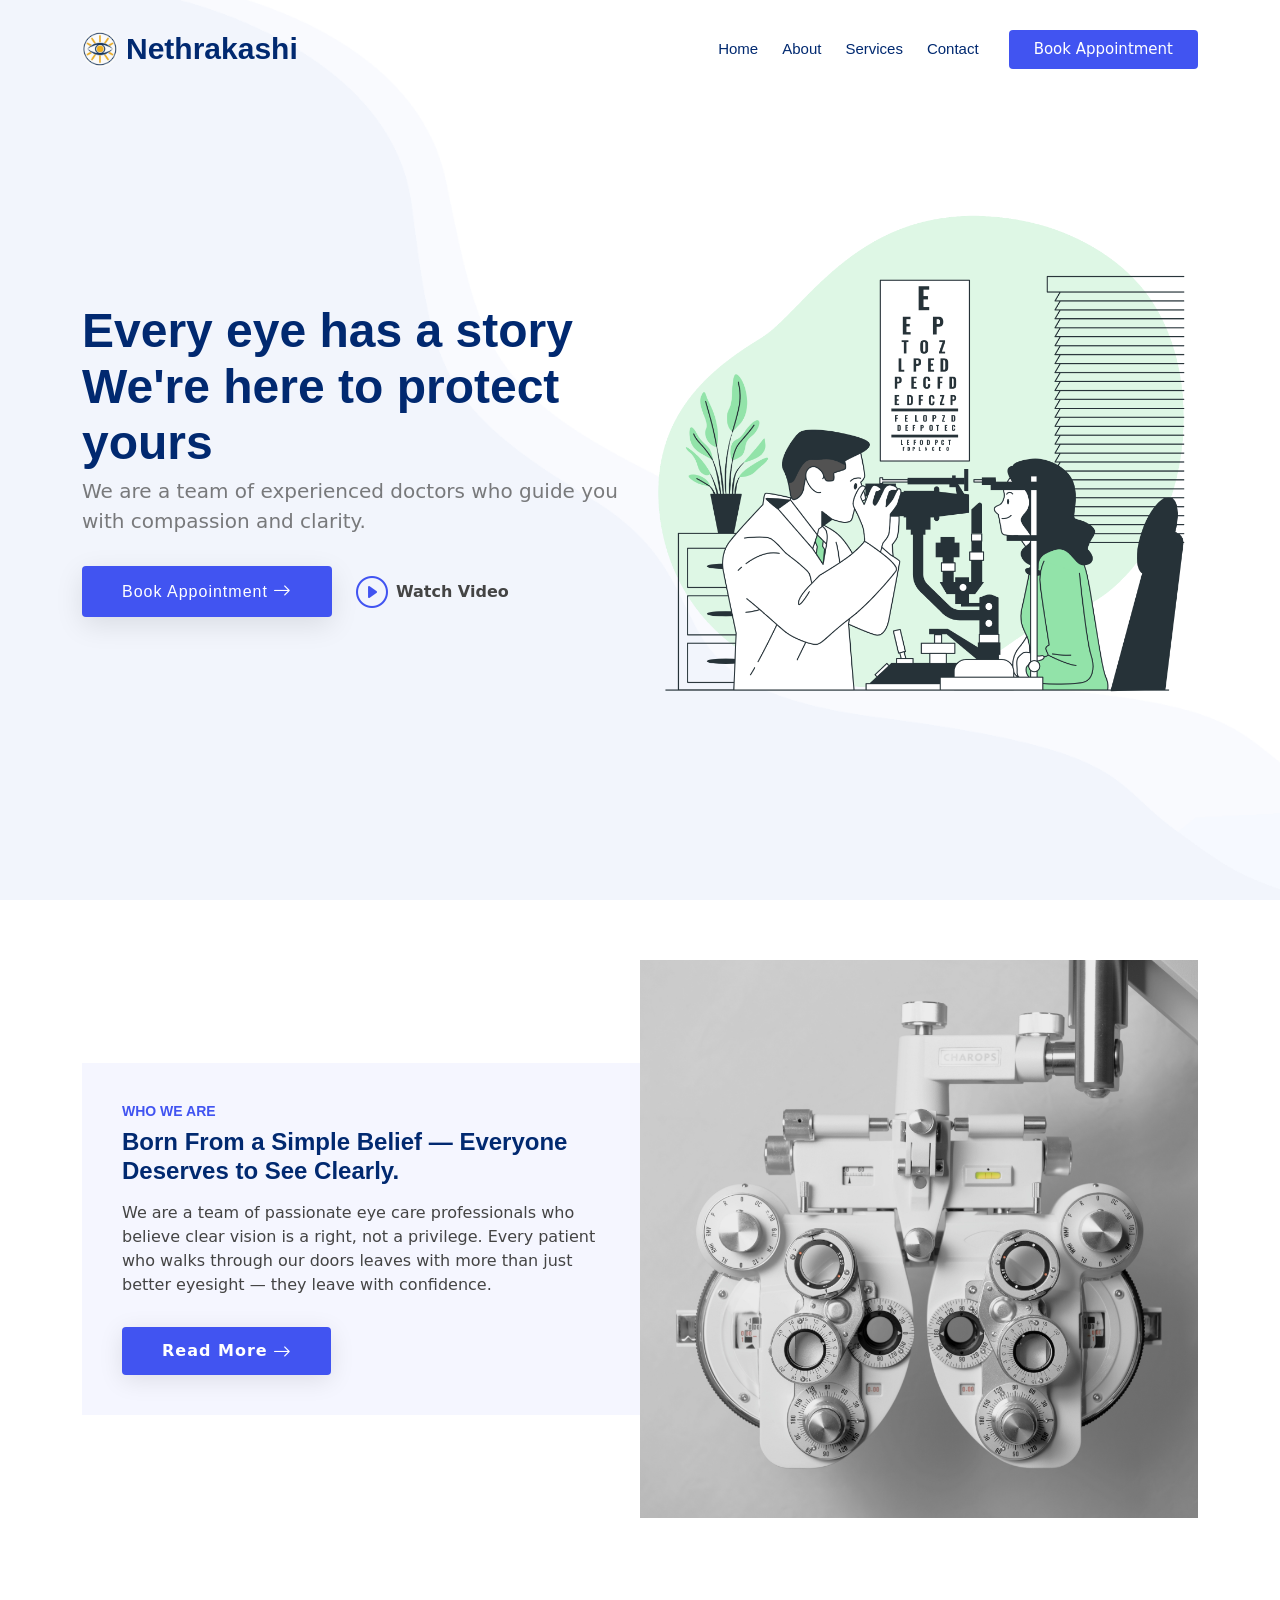
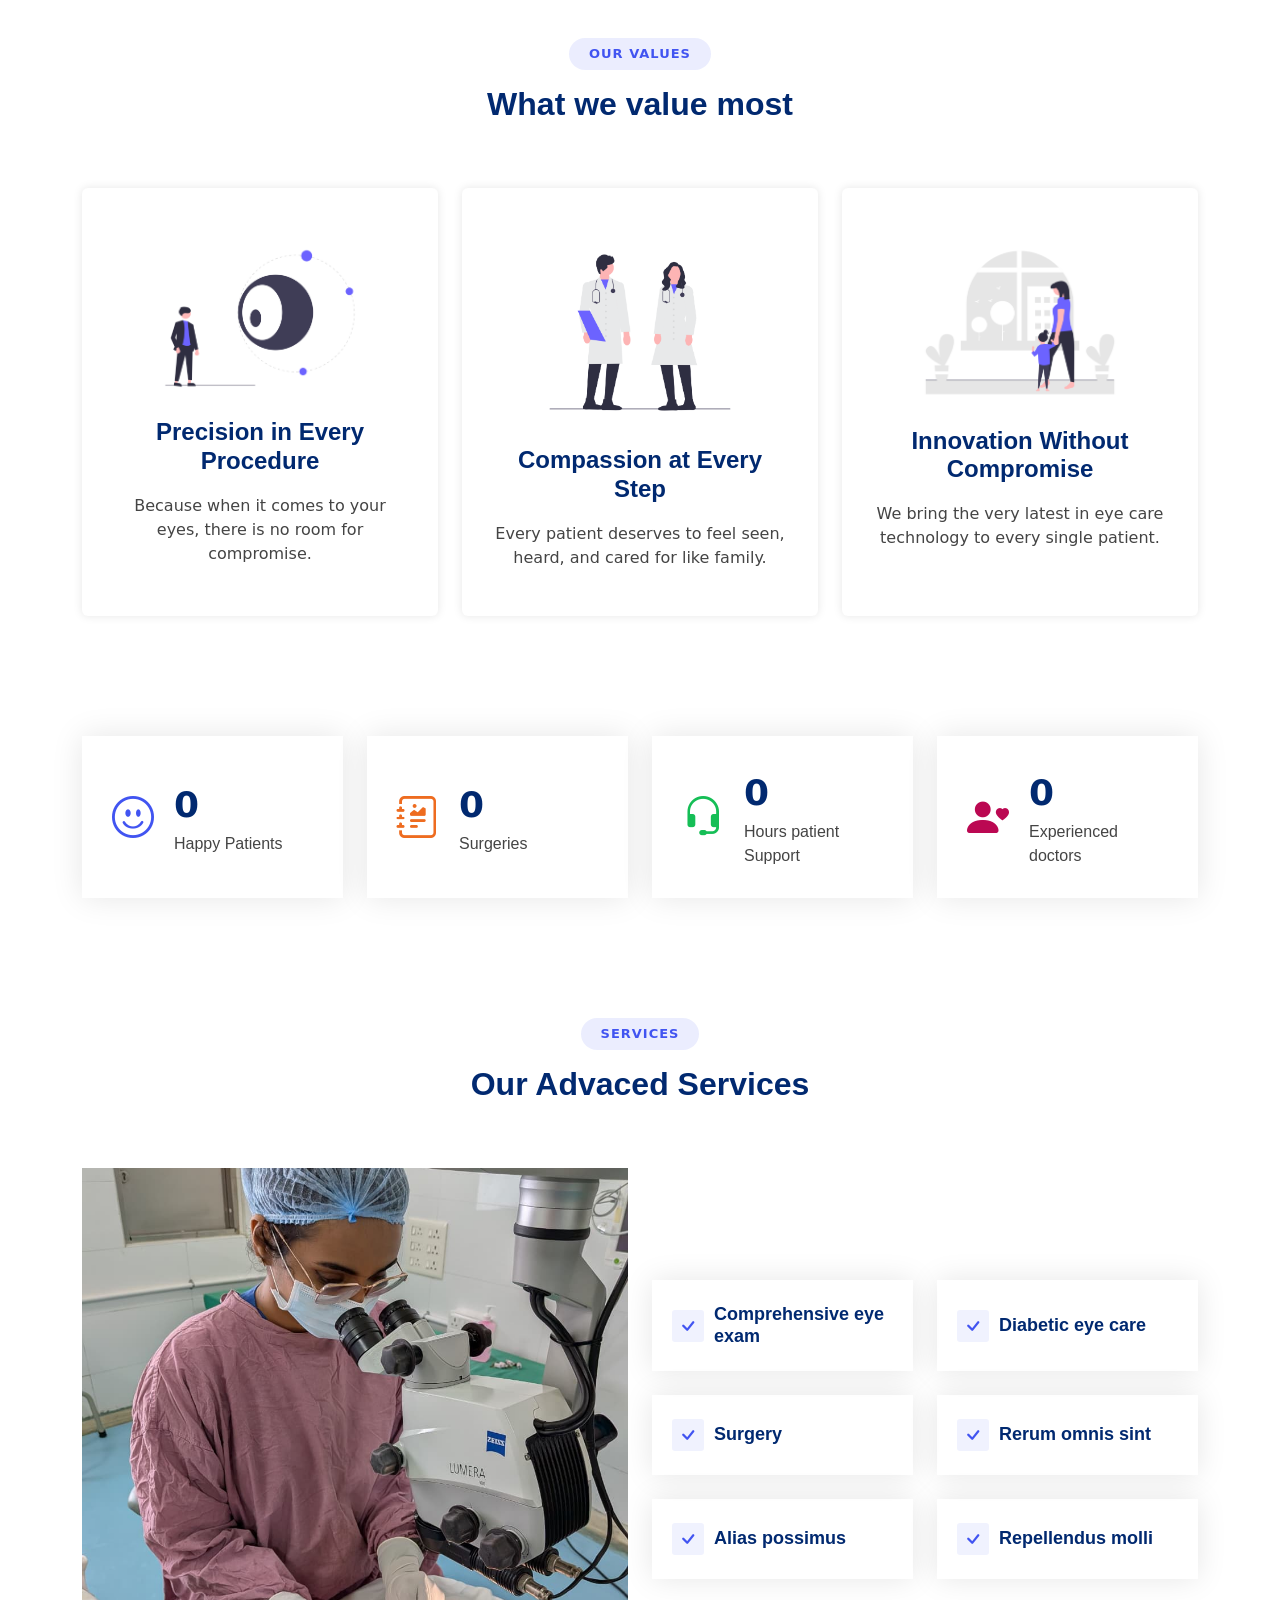
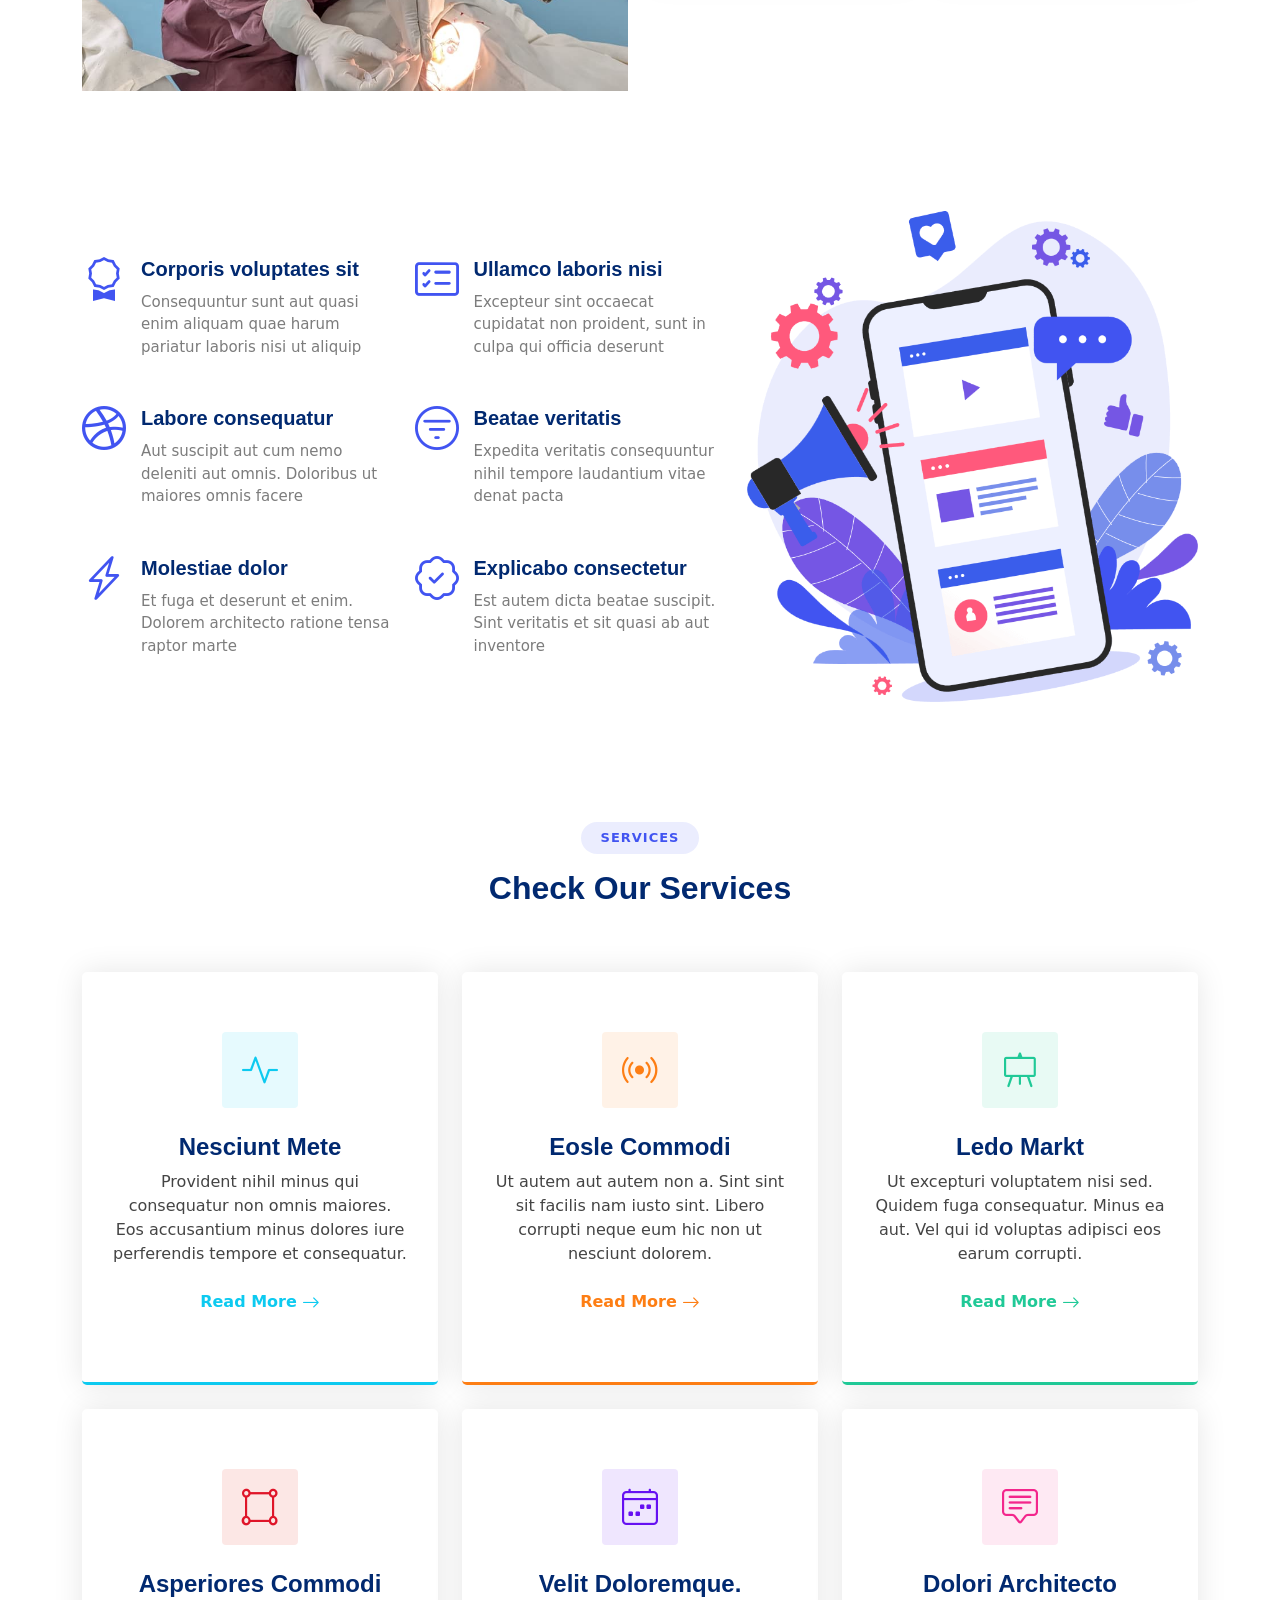
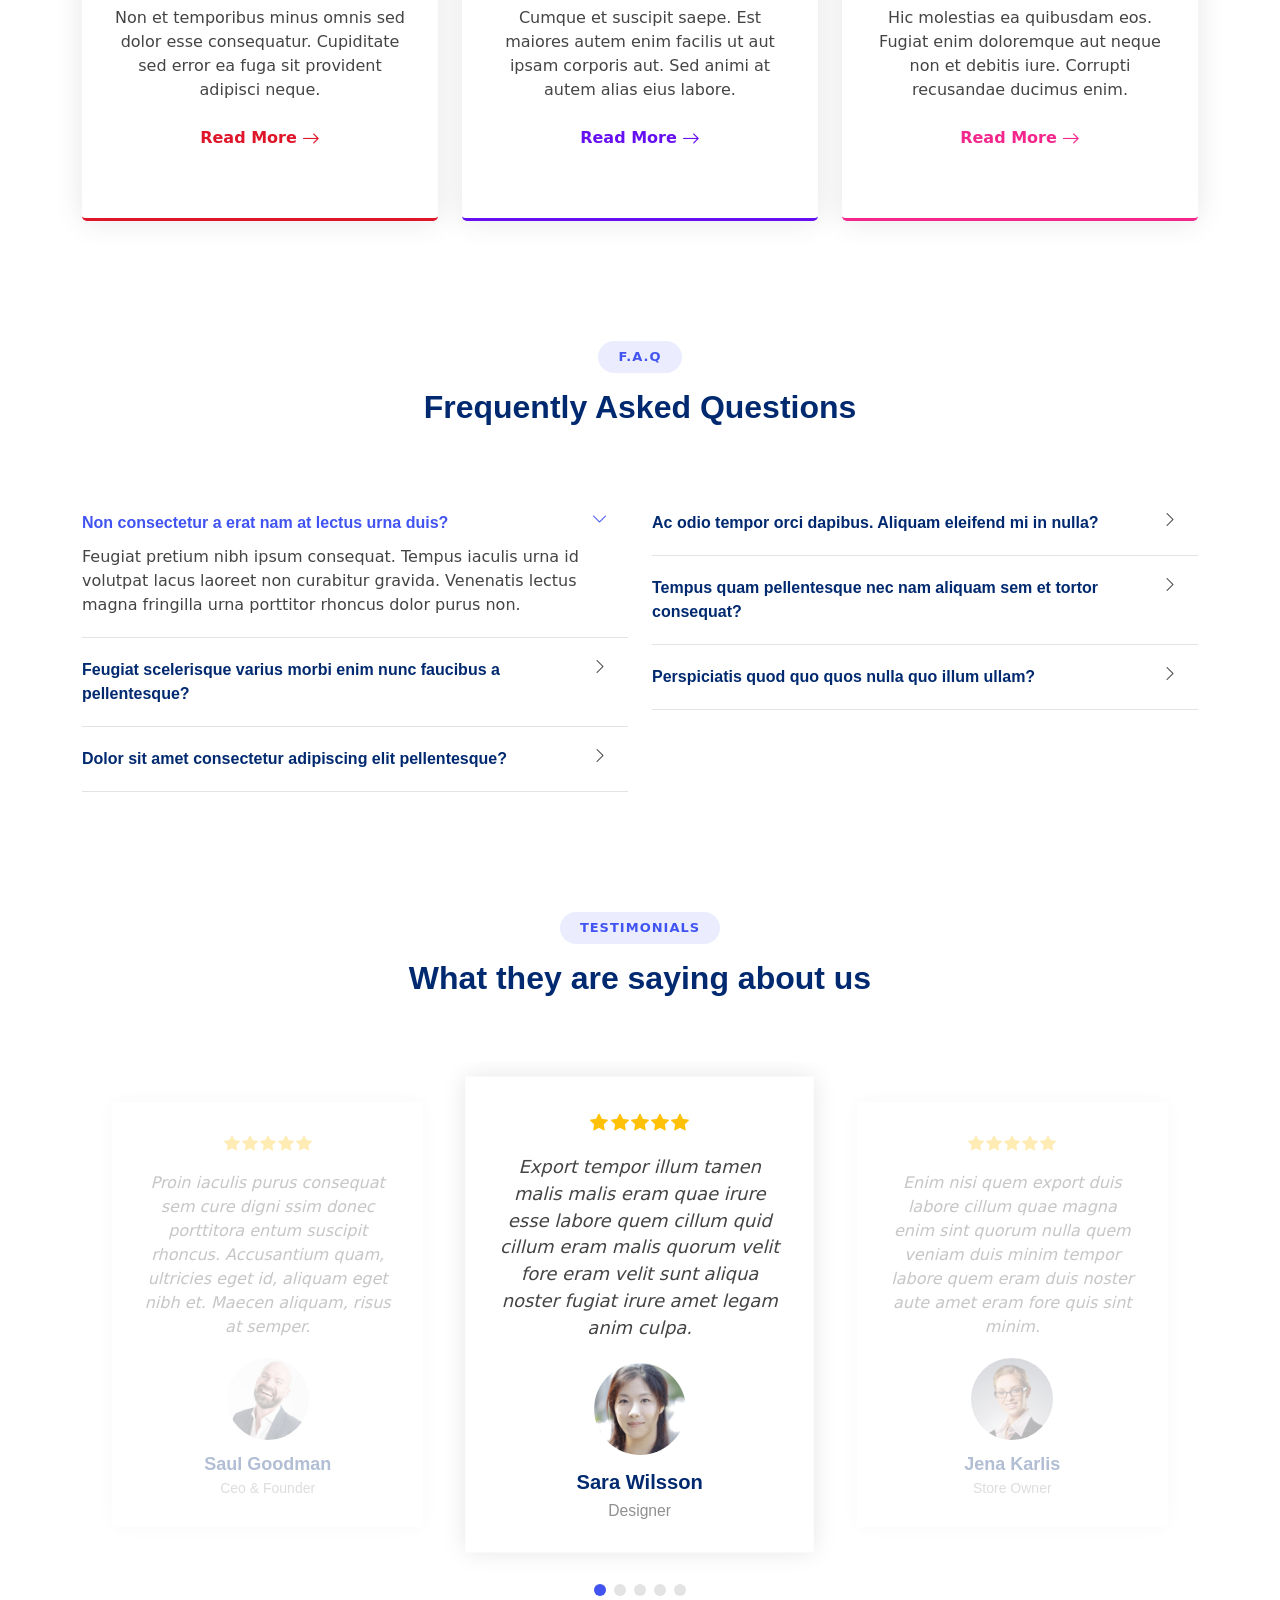
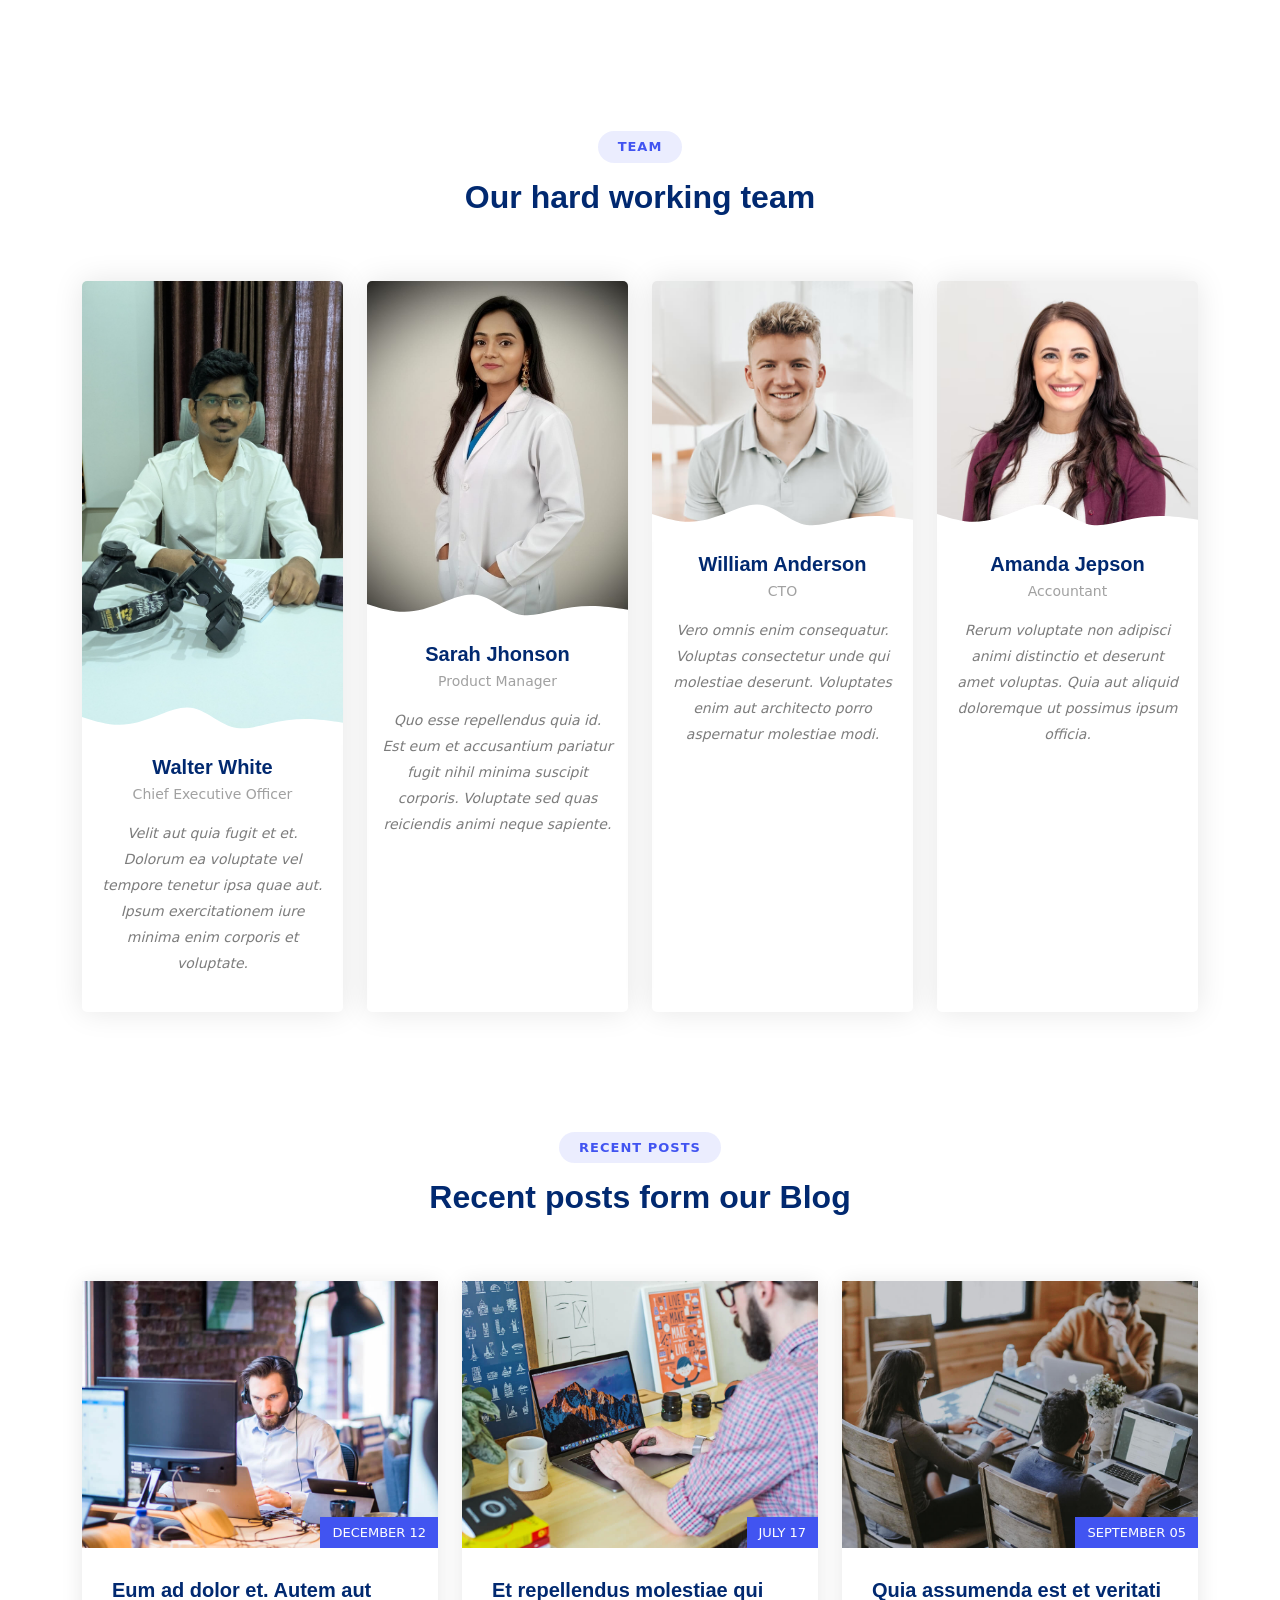
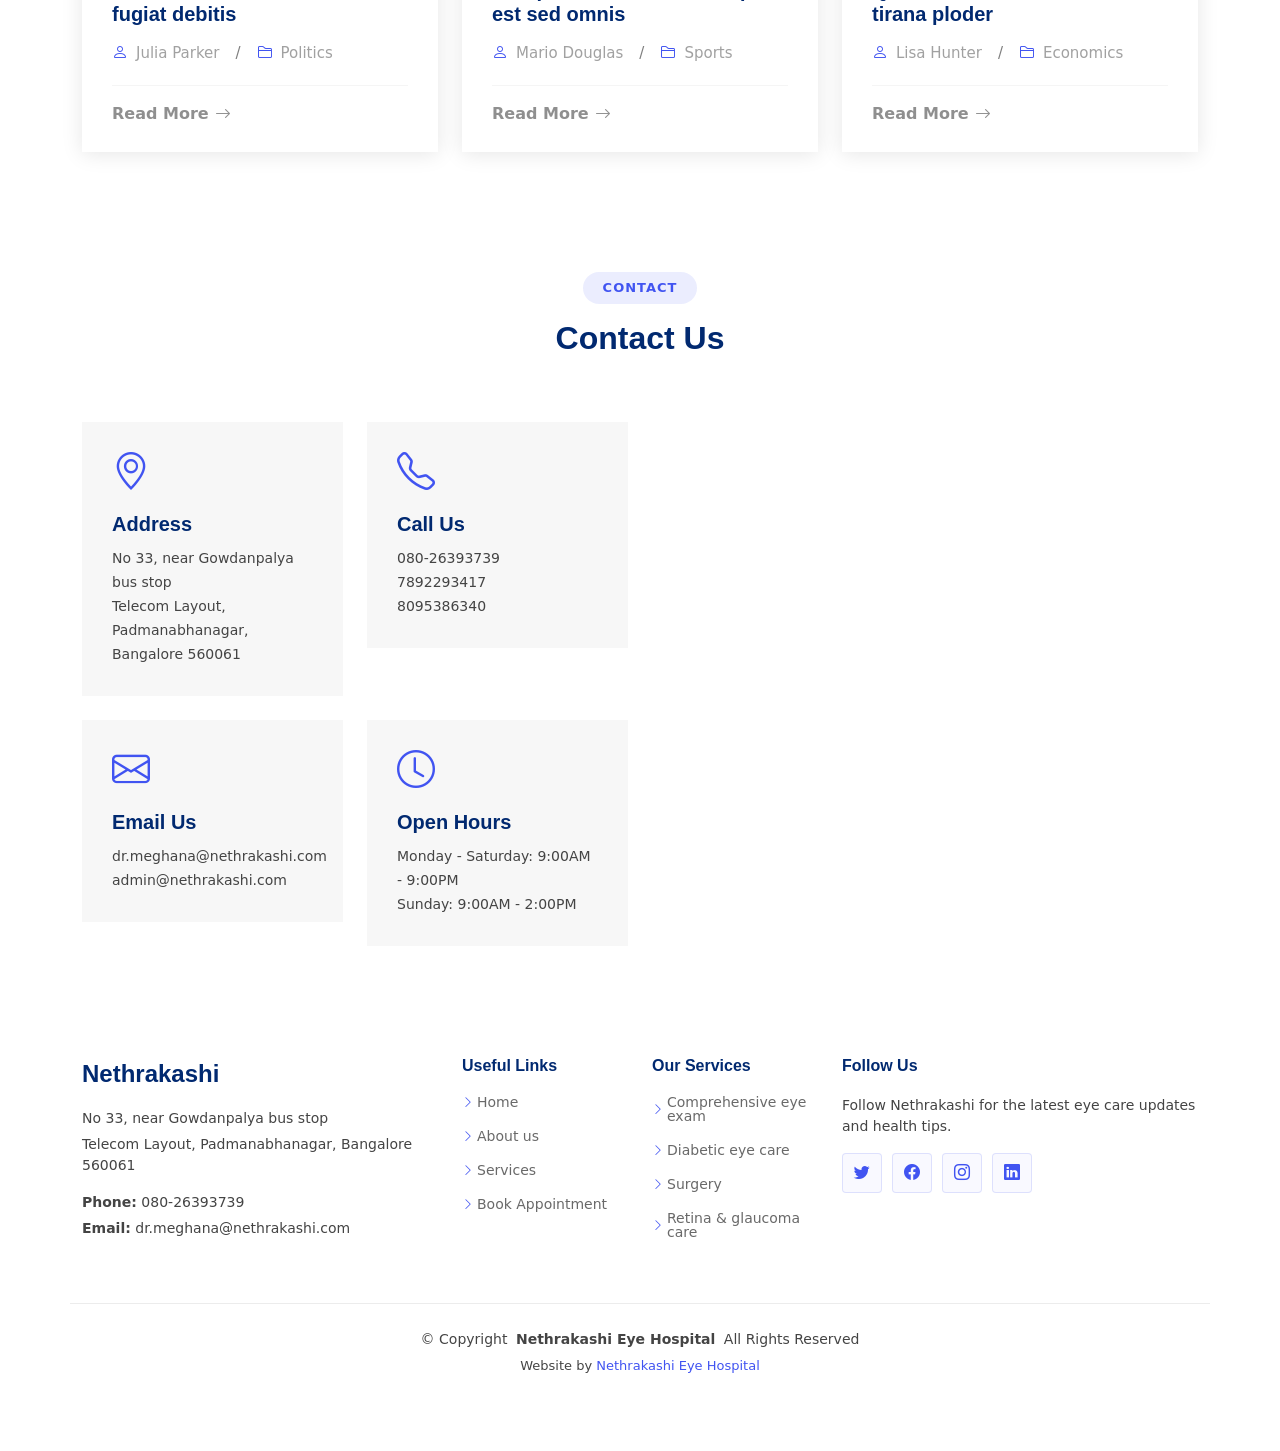
==== commit 6070e769: "changed many things" ====
--- a/index.html
+++ b/index.html
@@ -1016,8 +1016,8 @@
                 <div class="info-item" data-aos="fade" data-aos-delay="200">
                   <i class="bi bi-geo-alt"></i>
                   <h3>Address</h3>
-                  <p>Egypt</p>
-                  <p>Egypt , Cairo</p>
+                  <p>No 33, near Gowdanpalya bus stop</p>
+                  <p>Telecom Layout, Padmanabhanagar, Bangalore 560061</p>
                 </div>
               </div><!-- End Info Item -->
 
@@ -1035,8 +1035,8 @@
                 <div class="info-item" data-aos="fade" data-aos-delay="400">
                   <i class="bi bi-envelope"></i>
                   <h3>Email Us</h3>
-                  <p>info@example.com</p>
-                  <p>contact@example.com</p>
+                  <p>dr.meghana@nethrakashi.com</p>
+                  <p>admin@nethrakashi.com</p>
                 </div>
               </div><!-- End Info Item -->
 
@@ -1053,37 +1053,10 @@
 
           </div>
 
-          <div class="col-lg-6">
-            <form action="forms/contact.php" method="post" class="php-email-form" data-aos="fade-up" data-aos-delay="200">
-              <div class="row gy-4">
-
-                <div class="col-md-6">
-                  <input type="text" name="name" class="form-control" placeholder="Your Name" required="">
-                </div>
-
-                <div class="col-md-6 ">
-                  <input type="email" class="form-control" name="email" placeholder="Your Email" required="">
-                </div>
-
-                <div class="col-12">
-                  <input type="text" class="form-control" name="subject" placeholder="Subject" required="">
-                </div>
-
-                <div class="col-12">
-                  <textarea class="form-control" name="message" rows="6" placeholder="Message" required=""></textarea>
-                </div>
-
-                <div class="col-12 text-center">
-                  <div class="loading">Loading</div>
-                  <div class="error-message"></div>
-                  <div class="sent-message">Your message has been sent. Thank you!</div>
-
-                  <button type="submit">Send Message</button>
-                </div>
-
-              </div>
-            </form>
-          </div><!-- End Contact Form -->
+          <div class="col-lg-6" data-aos="fade-up" data-aos-delay="200">
+            <div class="map-responsive" style="overflow:hidden; padding-bottom:70%; position:relative; height:0;">
+<iframe src="https://www.google.com/maps/embed?pb=!1m18!1m12!1m3!1d248861.98391714867!2d77.2809860411144!3d12.941845452391247!2m3!1f0!2f0!3f0!3m2!1i1024!2i768!4f13.1!3m3!1m2!1s0x3bae16773e7dc413%3A0x440546fe0023567e!2sNethrakashi%20Eye%20Hospital%20and%20Microsurgical!5e0!3m2!1sen!2sin!4v1781413747449!5m2!1sen!2sin" width="600" height="450" style="border:0; position:absolute; top:0; left:0; width:100%; height:100%;" allowfullscreen="" loading="lazy" referrerpolicy="no-referrer-when-downgrade"></iframe>            </div>
+          </div><!-- End Contact Map -->
 
         </div>
 
@@ -1099,44 +1072,44 @@
       <div class="row gy-4">
         <div class="col-lg-4 col-md-6 footer-about">
           <a href="index.html" class="d-flex align-items-center">
-            <span class="sitename">PROJECT</span>
+            <span class="sitename">Nethrakashi</span>
           </a>
           <div class="footer-contact pt-3">
-            <p>Egypt</p>
-            <p>Egypt , Cairo</p>
-            <p class="mt-3"><strong>Phone:</strong> <span>+1 0000 00000 00</span></p>
-            <p><strong>Email:</strong> <span>info@example.com</span></p>
+            <p>No 33, near Gowdanpalya bus stop</p>
+            <p>Telecom Layout, Padmanabhanagar, Bangalore 560061</p>
+            <p class="mt-3"><strong>Phone:</strong> <span>080-26393739</span></p>
+            <p><strong>Email:</strong> <span>dr.meghana@nethrakashi.com</span></p>
           </div>
         </div>
 
         <div class="col-lg-2 col-md-3 footer-links">
           <h4>Useful Links</h4>
           <ul>
-            <li><i class="bi bi-chevron-right"></i> <a href="#">Home</a></li>
-            <li><i class="bi bi-chevron-right"></i> <a href="#">About us</a></li>
-            <li><i class="bi bi-chevron-right"></i> <a href="#">Services</a></li>
-            <li><i class="bi bi-chevron-right"></i> <a href="#">Terms of service</a></li>
+            <li><i class="bi bi-chevron-right"></i> <a href="index.html">Home</a></li>
+            <li><i class="bi bi-chevron-right"></i> <a href="about.html">About us</a></li>
+            <li><i class="bi bi-chevron-right"></i> <a href="index.html#services">Services</a></li>
+            <li><i class="bi bi-chevron-right"></i> <a href="booking.html">Book Appointment</a></li>
           </ul>
         </div>
 
         <div class="col-lg-2 col-md-3 footer-links">
           <h4>Our Services</h4>
           <ul>
-            <li><i class="bi bi-chevron-right"></i> <a href="#">Web Design</a></li>
-            <li><i class="bi bi-chevron-right"></i> <a href="#">Web Development</a></li>
-            <li><i class="bi bi-chevron-right"></i> <a href="#">Product Management</a></li>
-            <li><i class="bi bi-chevron-right"></i> <a href="#">Marketing</a></li>
+            <li><i class="bi bi-chevron-right"></i> <a href="index.html#services">Comprehensive eye exam</a></li>
+            <li><i class="bi bi-chevron-right"></i> <a href="index.html#services">Diabetic eye care</a></li>
+            <li><i class="bi bi-chevron-right"></i> <a href="service-details.html">Surgery</a></li>
+            <li><i class="bi bi-chevron-right"></i> <a href="service-details.html">Retina &amp; glaucoma care</a></li>
           </ul>
         </div>
 
         <div class="col-lg-4 col-md-12">
           <h4>Follow Us</h4>
-          <p>Cras fermentum odio eu feugiat lide par naso tierra videa magna derita valies</p>
+          <p>Follow Nethrakashi for the latest eye care updates and health tips.</p>
           <div class="social-links d-flex">
-            <a href=""><i class="bi bi-twitter-x"></i></a>
-            <a href=""><i class="bi bi-facebook"></i></a>
-            <a href=""><i class="bi bi-instagram"></i></a>
-            <a href=""><i class="bi bi-linkedin"></i></a>
+            <a href="#" aria-label="Twitter"><i class="bi bi-twitter"></i></a>
+            <a href="#" aria-label="Facebook"><i class="bi bi-facebook"></i></a>
+            <a href="#" aria-label="Instagram"><i class="bi bi-instagram"></i></a>
+            <a href="#" aria-label="LinkedIn"><i class="bi bi-linkedin"></i></a>
           </div>
         </div>
 
@@ -1144,10 +1117,9 @@
     </div>
 
     <div class="container copyright text-center mt-4">
-      <p>© <span>Copyright</span> <strong class="px-1 sitename">Project</strong> <span>All Rights Reserved</span></p>
+      <p>© <span>Copyright</span> <strong class="px-1 sitename">Nethrakashi Eye Hospital</strong> <span>All Rights Reserved</span></p>
       <div class="credits">
-        
-        Designed by <a href="#">AHMAD ALJAMAL</a> Distributed by <a href=“#>PROJECT
+        Website by <a href="index.html">Nethrakashi Eye Hospital</a>
       </div>
     </div>
 
--- a/assets/css/main.css
+++ b/assets/css/main.css
@@ -0,0 +1,2803 @@
+
+/* Fonts */
+:root {
+  --default-font: "Roboto",  system-ui, -apple-system, "Segoe UI", Roboto, "Helvetica Neue", Arial, "Noto Sans", "Liberation Sans", sans-serif, "Apple Color Emoji", "Segoe UI Emoji", "Segoe UI Symbol", "Noto Color Emoji";
+  --heading-font: "Nunito",  sans-serif;
+  --nav-font: "Poppins",  sans-serif;
+}
+
+/* Global Colors - The following color variables are used throughout the website. Updating them here will change the color scheme of the entire website */
+:root { 
+  --background-color: #ffffff; /* Background color for the entire website, including individual sections */
+  --default-color: #444444; /* Default color used for the majority of the text content across the entire website */
+  --heading-color: #012970; /* Color for headings, subheadings and title throughout the website */
+  --accent-color: #4154f1; /* Accent color that represents your brand on the website. It's used for buttons, links, and other elements that need to stand out */
+  --surface-color: #ffffff; /* The surface color is used as a background of boxed elements within sections, such as cards, icon boxes, or other elements that require a visual separation from the global background. */
+  --contrast-color: #ffffff; /* Contrast color for text, ensuring readability against backgrounds of accent, heading, or default colors. */
+}
+
+/* Nav Menu Colors - The following color variables are used specifically for the navigation menu. They are separate from the global colors to allow for more customization options */
+:root {
+  --nav-color: #012970;  /* The default color of the main navmenu links */
+  --nav-hover-color: #4154f1; /* Applied to main navmenu links when they are hovered over or active */
+  --nav-mobile-background-color: #ffffff; /* Used as the background color for mobile navigation menu */
+  --nav-dropdown-background-color: #ffffff; /* Used as the background color for dropdown items that appear when hovering over primary navigation items */
+  --nav-dropdown-color: #212529; /* Used for navigation links of the dropdown items in the navigation menu. */
+  --nav-dropdown-hover-color: #4154f1; /* Similar to --nav-hover-color, this color is applied to dropdown navigation links when they are hovered over. */
+}
+
+/* Color Presets - These classes override global colors when applied to any section or element, providing reuse of the sam color scheme. */
+
+.light-background {
+  --background-color: #f9f9f9;
+  --surface-color: #ffffff;
+}
+
+.dark-background {
+  --background-color: #060606;
+  --default-color: #ffffff;
+  --heading-color: #ffffff;
+  --surface-color: #252525;
+  --contrast-color: #ffffff;
+}
+
+/* Smooth scroll */
+:root {
+  scroll-behavior: smooth;
+}
+
+/*--------------------------------------------------------------
+# General Styling & Shared Classes
+--------------------------------------------------------------*/
+body {
+  color: var(--default-color);
+  background-color: var(--background-color);
+  font-family: var(--default-font);
+}
+*{
+  
+}
+
+a {
+  color: var(--accent-color);
+  text-decoration: none;
+  transition: 0.3s;
+}
+
+a:hover {
+  color: color-mix(in srgb, var(--accent-color), transparent 25%);
+  text-decoration: none;
+}
+
+h1,
+h2,
+h3,
+h4,
+h5,
+h6 {
+  color: var(--heading-color);
+  font-family: var(--heading-font);
+}
+
+/* PHP Email Form Messages
+------------------------------*/
+.php-email-form .error-message {
+  display: none;
+  background: #df1529;
+  color: #ffffff;
+  text-align: left;
+  padding: 15px;
+  margin-bottom: 24px;
+  font-weight: 600;
+}
+
+.php-email-form .sent-message {
+  display: none;
+  color: #ffffff;
+  color: #ffffff;
+  background: #059652;
+  text-align: center;
+  padding: 15px;
+  margin-bottom: 24px;
+  font-weight: 600;
+}
+
+.php-email-form .loading {
+  display: none;
+  display: none;
+  background: var(--surface-color);
+  text-align: center;
+  padding: 15px;
+  margin-bottom: 24px;
+}
+
+.php-email-form .loading:before {
+  content: "";
+  display: inline-block;
+  border-radius: 50%;
+  width: 24px;
+  height: 24px;
+  margin: 0 10px -6px 0;
+  border: 3px solid var(--accent-color);
+  border-top-color: var(--surface-color);
+  animation: php-email-form-loading 1s linear infinite;
+}
+
+@keyframes php-email-form-loading {
+  0% {
+    transform: rotate(0deg);
+  }
+
+  100% {
+    transform: rotate(360deg);
+  }
+}
+
+/*--------------------------------------------------------------
+# Global Header
+--------------------------------------------------------------*/
+.header {
+  color: var(--default-color);
+  background-color: var(--background-color);
+  padding: 20px 0;
+  transition: all 0.5s;
+  z-index: 997;
+}
+
+.header .logo {
+  line-height: 1;
+}
+
+.header .logo img {
+  max-height: 36px;
+  margin-right: 8px;
+}
+
+.header .logo h1 {
+  font-size: 30px;
+  margin: 0;
+  font-weight: 700;
+  color: var(--heading-color);
+}
+
+.header .btn-getstarted,
+.header .btn-getstarted:focus {
+  color: var(--contrast-color);
+  background: var(--accent-color);
+  font-size: 15px;
+  padding: 8px 25px;
+  margin: 0 0 0 30px;
+  border-radius: 4px;
+  transition: 0.3s;
+  font-weight: 500;
+}
+
+.header .btn-getstarted:hover,
+.header .btn-getstarted:focus:hover {
+  color: var(--contrast-color);
+  background: color-mix(in srgb, var(--accent-color), transparent 15%);
+}
+
+@media (max-width: 1200px) {
+  .header .logo {
+    order: 1;
+  }
+
+  .header .btn-getstarted {
+    order: 2;
+    margin: 0 15px 0 0;
+    padding: 6px 15px;
+  }
+
+  .header .navmenu {
+    order: 3;
+  }
+}
+
+.scrolled .header {
+  box-shadow: 0px 0 18px rgba(0, 0, 0, 0.1);
+}
+
+/* Index Page Header
+------------------------------*/
+.index-page .header {
+  --background-color: rgba(255, 255, 255, 0);
+}
+
+/* Index Page Header on Scroll
+------------------------------*/
+.index-page.scrolled .header {
+  --background-color: #ffffff;
+}
+
+/*--------------------------------------------------------------
+# Navigation Menu
+--------------------------------------------------------------*/
+/* Navmenu - Desktop */
+@media (min-width: 1200px) {
+  .navmenu {
+    padding: 0;
+  }
+
+  .navmenu ul {
+    margin: 0;
+    padding: 0;
+    display: flex;
+    list-style: none;
+    align-items: center;
+  }
+
+  .navmenu li {
+    position: relative;
+  }
+
+  .navmenu a,
+  .navmenu a:focus {
+    color: var(--nav-color);
+    padding: 18px 12px;
+    font-size: 15px;
+    font-family: var(--nav-font);
+    font-weight: 500;
+    display: flex;
+    align-items: center;
+    justify-content: space-between;
+    white-space: nowrap;
+    transition: 0.3s;
+  }
+
+  .navmenu a i,
+  .navmenu a:focus i {
+    font-size: 12px;
+    line-height: 0;
+    margin-left: 5px;
+    transition: 0.3s;
+  }
+
+  .navmenu li:last-child a {
+    padding-right: 0;
+  }
+
+  .navmenu li:hover>a,
+  .navmenu .active,
+  .navmenu .active:focus {
+    color: var(--nav-hover-color);
+  }
+
+  .navmenu .dropdown ul {
+    margin: 0;
+    padding: 10px 0;
+    background: var(--nav-dropdown-background-color);
+    display: block;
+    position: absolute;
+    visibility: hidden;
+    left: 14px;
+    top: 130%;
+    opacity: 0;
+    transition: 0.3s;
+    border-radius: 4px;
+    z-index: 99;
+    box-shadow: 0px 0px 30px rgba(0, 0, 0, 0.1);
+  }
+
+  .navmenu .dropdown ul li {
+    min-width: 200px;
+  }
+
+  .navmenu .dropdown ul a {
+    padding: 10px 20px;
+    font-size: 15px;
+    text-transform: none;
+    color: var(--nav-dropdown-color);
+  }
+
+  .navmenu .dropdown ul a i {
+    font-size: 12px;
+  }
+
+  .navmenu .dropdown ul a:hover,
+  .navmenu .dropdown ul .active:hover,
+  .navmenu .dropdown ul li:hover>a {
+    color: var(--nav-dropdown-hover-color);
+  }
+
+  .navmenu .dropdown:hover>ul {
+    opacity: 1;
+    top: 100%;
+    visibility: visible;
+  }
+
+  .navmenu .dropdown .dropdown ul {
+    top: 0;
+    left: -90%;
+    visibility: hidden;
+  }
+
+  .navmenu .dropdown .dropdown:hover>ul {
+    opacity: 1;
+    top: 0;
+    left: -100%;
+    visibility: visible;
+  }
+}
+
+/* Navmenu - Mobile */
+@media (max-width: 1199px) {
+  .mobile-nav-toggle {
+    color: var(--nav-color);
+    font-size: 28px;
+    line-height: 0;
+    margin-right: 10px;
+    cursor: pointer;
+    transition: color 0.3s;
+  }
+
+  .navmenu {
+    padding: 0;
+    z-index: 9997;
+  }
+
+  .navmenu ul {
+    display: none;
+    list-style: none;
+    position: absolute;
+    inset: 60px 20px 20px 20px;
+    padding: 10px 0;
+    margin: 0;
+    border-radius: 6px;
+    background-color: var(--nav-mobile-background-color);
+    overflow-y: auto;
+    transition: 0.3s;
+    z-index: 9998;
+    box-shadow: 0px 0px 30px rgba(0, 0, 0, 0.1);
+  }
+
+  .navmenu a,
+  .navmenu a:focus {
+    color: var(--nav-dropdown-color);
+    padding: 10px 20px;
+    font-family: var(--nav-font);
+    font-size: 17px;
+    font-weight: 500;
+    display: flex;
+    align-items: center;
+    justify-content: space-between;
+    white-space: nowrap;
+    transition: 0.3s;
+  }
+
+  .navmenu a i,
+  .navmenu a:focus i {
+    font-size: 12px;
+    line-height: 0;
+    margin-left: 5px;
+    width: 30px;
+    height: 30px;
+    display: flex;
+    align-items: center;
+    justify-content: center;
+    border-radius: 50%;
+    transition: 0.3s;
+    background-color: color-mix(in srgb, var(--accent-color), transparent 90%);
+  }
+
+  .navmenu a i:hover,
+  .navmenu a:focus i:hover {
+    background-color: var(--accent-color);
+    color: var(--contrast-color);
+  }
+
+  .navmenu a:hover,
+  .navmenu .active,
+  .navmenu .active:focus {
+    color: var(--nav-dropdown-hover-color);
+  }
+
+  .navmenu .active i,
+  .navmenu .active:focus i {
+    background-color: var(--accent-color);
+    color: var(--contrast-color);
+    transform: rotate(180deg);
+  }
+
+  .navmenu .dropdown ul {
+    position: static;
+    display: none;
+    z-index: 99;
+    padding: 10px 0;
+    margin: 10px 20px;
+    background-color: var(--nav-dropdown-background-color);
+    border: 1px solid color-mix(in srgb, var(--default-color), transparent 90%);
+    box-shadow: none;
+    transition: all 0.5s ease-in-out;
+  }
+
+  .navmenu .dropdown ul ul {
+    background-color: rgba(33, 37, 41, 0.1);
+  }
+
+  .navmenu .dropdown>.dropdown-active {
+    display: block;
+    background-color: rgba(33, 37, 41, 0.03);
+  }
+
+  .mobile-nav-active {
+    overflow: hidden;
+  }
+
+  .mobile-nav-active .mobile-nav-toggle {
+    color: #fff;
+    position: absolute;
+    font-size: 32px;
+    top: 15px;
+    right: 15px;
+    margin-right: 0;
+    z-index: 9999;
+  }
+
+  .mobile-nav-active .navmenu {
+    position: fixed;
+    overflow: hidden;
+    inset: 0;
+    background: rgba(33, 37, 41, 0.8);
+    transition: 0.3s;
+  }
+
+  .mobile-nav-active .navmenu>ul {
+    display: block;
+  }
+}
+
+/* Listing Dropdown - Desktop */
+@media (min-width: 1200px) {
+  .navmenu .listing-dropdown {
+    position: static;
+  }
+
+  .navmenu .listing-dropdown ul {
+    margin: 0;
+    padding: 10px;
+    background: var(--nav-dropdown-background-color);
+    box-shadow: 0px 0px 20px rgba(0, 0, 0, 0.1);
+    position: absolute;
+    top: 130%;
+    left: 0;
+    right: 0;
+    visibility: hidden;
+    opacity: 0;
+    display: flex;
+    transition: 0.3s;
+    border-radius: 4px;
+    z-index: 99;
+  }
+
+  .navmenu .listing-dropdown ul li {
+    flex: 1;
+  }
+
+  .navmenu .listing-dropdown ul li a,
+  .navmenu .listing-dropdown ul li:hover>a {
+    padding: 10px 20px;
+    font-size: 15px;
+    color: var(--nav-dropdown-color);
+    background-color: var(--nav-dropdown-background-color);
+  }
+
+  .navmenu .listing-dropdown ul li a:hover,
+  .navmenu .listing-dropdown ul li .active,
+  .navmenu .listing-dropdown ul li .active:hover {
+    color: var(--nav-dropdown-hover-color);
+    background-color: var(--nav-dropdown-background-color);
+  }
+
+  .navmenu .listing-dropdown:hover>ul {
+    opacity: 1;
+    top: 100%;
+    visibility: visible;
+  }
+}
+
+/* Listing Dropdown - Mobile */
+@media (max-width: 1199px) {
+  .navmenu .listing-dropdown ul {
+    position: static;
+    display: none;
+    z-index: 99;
+    padding: 10px 0;
+    margin: 10px 20px;
+    background-color: var(--nav-dropdown-background-color);
+    border: 1px solid color-mix(in srgb, var(--default-color), transparent 90%);
+    box-shadow: none;
+    transition: all 0.5s ease-in-out;
+  }
+
+  .navmenu .listing-dropdown ul ul {
+    background-color: rgba(33, 37, 41, 0.1);
+  }
+
+  .navmenu .listing-dropdown>.dropdown-active {
+    display: block;
+    background-color: rgba(33, 37, 41, 0.03);
+  }
+}
+
+/*--------------------------------------------------------------
+# Global Footer
+--------------------------------------------------------------*/
+.footer {
+  color: var(--default-color);
+  background-color: var(--background-color);
+  font-size: 14px;
+  padding-bottom: 50px;
+  position: relative;
+}
+
+.footer .footer-newsletter {
+  background-color: color-mix(in srgb, var(--accent-color), transparent 97%);
+  border-top: 1px solid color-mix(in srgb, var(--accent-color), transparent 85%);
+  border-bottom: 1px solid color-mix(in srgb, var(--accent-color), transparent 85%);
+  padding: 50px 0;
+}
+
+.footer .footer-newsletter h4 {
+  font-size: 24px;
+}
+
+.footer .footer-newsletter .newsletter-form {
+  margin-top: 30px;
+  margin-bottom: 15px;
+  padding: 6px 8px;
+  position: relative;
+  background-color: color-mix(in srgb, var(--background-color), transparent 50%);
+  border: 1px solid color-mix(in srgb, var(--default-color), transparent 90%);
+  box-shadow: 0px 2px 25px rgba(0, 0, 0, 0.1);
+  display: flex;
+  transition: 0.3s;
+  border-radius: 4px;
+}
+
+.footer .footer-newsletter .newsletter-form:focus-within {
+  border-color: var(--accent-color);
+}
+
+.footer .footer-newsletter .newsletter-form input[type=email] {
+  border: 0;
+  padding: 4px;
+  width: 100%;
+  background-color: color-mix(in srgb, var(--background-color), transparent 50%);
+  color: var(--default-color);
+}
+
+.footer .footer-newsletter .newsletter-form input[type=email]:focus-visible {
+  outline: none;
+}
+
+.footer .footer-newsletter .newsletter-form input[type=submit] {
+  border: 0;
+  font-size: 16px;
+  padding: 0 20px;
+  margin: -7px -8px -7px 0;
+  background: var(--accent-color);
+  color: var(--contrast-color);
+  transition: 0.3s;
+  border-radius: 0 4px 4px 0;
+}
+
+.footer .footer-newsletter .newsletter-form input[type=submit]:hover {
+  background: color-mix(in srgb, var(--accent-color), transparent 20%);
+}
+
+.footer .footer-top {
+  padding-top: 50px;
+}
+
+.footer .social-links a {
+  display: flex;
+  align-items: center;
+  justify-content: center;
+  width: 40px;
+  height: 40px;
+  border-radius: 4px;
+  background-color: color-mix(in srgb, var(--accent-color), transparent 97%);
+  border: 1px solid color-mix(in srgb, var(--accent-color), transparent 85%);
+  font-size: 16px;
+  color: var(--accent-color);
+  margin-right: 10px;
+  transition: 0.3s;
+}
+
+.footer .social-links a:hover {
+  color: var(--contrast-color);
+  background-color: var(--accent-color);
+}
+
+.footer h4 {
+  font-size: 16px;
+  font-weight: bold;
+  position: relative;
+  padding-bottom: 12px;
+}
+
+.footer .footer-links {
+  margin-bottom: 30px;
+}
+
+.footer .footer-links ul {
+  list-style: none;
+  padding: 0;
+  margin: 0;
+}
+
+.footer .footer-links ul i {
+  margin-right: 3px;
+  font-size: 12px;
+  line-height: 0;
+  color: var(--accent-color);
+}
+
+.footer .footer-links ul li {
+  padding: 10px 0;
+  display: flex;
+  align-items: center;
+}
+
+.footer .footer-links ul li:first-child {
+  padding-top: 0;
+}
+
+.footer .footer-links ul a {
+  display: inline-block;
+  color: color-mix(in srgb, var(--default-color), transparent 20%);
+  line-height: 1;
+}
+
+.footer .footer-links ul a:hover {
+  color: var(--accent-color);
+}
+
+.footer .footer-about a {
+  color: var(--heading-color);
+  font-size: 24px;
+  font-weight: 600;
+  font-family: var(--heading-font);
+}
+
+.footer .footer-contact p {
+  margin-bottom: 5px;
+}
+
+.footer .copyright {
+  padding-top: 25px;
+  padding-bottom: 25px;
+  border-top: 1px solid color-mix(in srgb, var(--default-color), transparent 90%);
+}
+
+.footer .copyright p {
+  margin-bottom: 0;
+}
+
+.footer .credits {
+  margin-top: 6px;
+  font-size: 13px;
+}
+
+/*--------------------------------------------------------------
+# Scroll Top Button
+--------------------------------------------------------------*/
+.scroll-top {
+  position: fixed;
+  visibility: hidden;
+  opacity: 0;
+  right: 15px;
+  bottom: 15px;
+  z-index: 99999;
+  background-color: var(--accent-color);
+  width: 40px;
+  height: 40px;
+  border-radius: 4px;
+  transition: all 0.4s;
+}
+
+.scroll-top i {
+  font-size: 24px;
+  color: var(--contrast-color);
+  line-height: 0;
+}
+
+.scroll-top:hover {
+  background-color: color-mix(in srgb, var(--accent-color), transparent 20%);
+  color: var(--contrast-color);
+}
+
+.scroll-top.active {
+  visibility: visible;
+  opacity: 1;
+}
+
+/*--------------------------------------------------------------
+# Disable aos animation delay on mobile devices
+--------------------------------------------------------------*/
+@media screen and (max-width: 768px) {
+  [data-aos-delay] {
+    transition-delay: 0 !important;
+  }
+}
+
+/*--------------------------------------------------------------
+# Global Page Titles & Breadcrumbs
+--------------------------------------------------------------*/
+.page-title {
+  color: var(--default-color);
+  background-color: var(--background-color);
+  position: relative;
+  margin-top: 80px;
+}
+
+.page-title .heading {
+  padding: 80px 0;
+  border-top: 1px solid color-mix(in srgb, var(--default-color), transparent 90%);
+}
+
+.page-title .heading h1 {
+  font-size: 38px;
+  font-weight: 700;
+}
+
+.page-title nav {
+  background-color: color-mix(in srgb, var(--default-color), transparent 95%);
+  padding: 20px 0;
+}
+
+.page-title nav ol {
+  display: flex;
+  flex-wrap: wrap;
+  list-style: none;
+  margin: 0;
+  font-size: 16px;
+  font-weight: 600;
+}
+
+.page-title nav ol li+li {
+  padding-left: 10px;
+}
+
+.page-title nav ol li+li::before {
+  content: "/";
+  display: inline-block;
+  padding-right: 10px;
+  color: color-mix(in srgb, var(--default-color), transparent 70%);
+}
+
+/*--------------------------------------------------------------
+# Global Sections
+--------------------------------------------------------------*/
+section,
+.section {
+  color: var(--default-color);
+  background-color: var(--background-color);
+  padding: 60px 0;
+  scroll-margin-top: 98px;
+  overflow: clip;
+}
+
+@media (max-width: 1199px) {
+
+  section,
+  .section {
+    scroll-margin-top: 56px;
+  }
+}
+
+/*--------------------------------------------------------------
+# Global Section Titles
+--------------------------------------------------------------*/
+.section-title {
+  text-align: center;
+  padding-bottom: 60px;
+  position: relative;
+}
+
+.section-title h2 {
+  font-size: 13px;
+  letter-spacing: 1px;
+  font-weight: 700;
+  padding: 8px 20px;
+  margin: 0;
+  background: color-mix(in srgb, var(--accent-color), transparent 90%);
+  color: var(--accent-color);
+  display: inline-block;
+  text-transform: uppercase;
+  border-radius: 50px;
+  font-family: var(--default-font);
+}
+
+.section-title p {
+  color: var(--heading-color);
+  margin: 10px 0 0 0;
+  font-size: 32px;
+  font-weight: 700;
+  font-family: var(--heading-font);
+}
+
+.section-title p .description-title {
+  color: var(--accent-color);
+}
+
+/*--------------------------------------------------------------
+# Hero Section
+--------------------------------------------------------------*/
+.hero {
+  width: 100%;
+  min-height: 100vh;
+  position: relative;
+  padding: 80px 0 60px 0;
+  display: flex;
+  align-items: center;
+  background: url(../img/hero-bg.png) top center no-repeat;
+  background-size: cover;
+}
+
+.hero h1 {
+  margin: 0;
+  font-size: 48px;
+  font-weight: 700;
+  line-height: 56px;
+}
+
+.hero p {
+  color: color-mix(in srgb, var(--default-color), transparent 30%);
+  margin: 5px 0 30px 0;
+  font-size: 20px;
+  font-weight: 400;
+}
+
+.hero .btn-get-started {
+  color: var(--contrast-color);
+  background: var(--accent-color);
+  font-family: var(--heading-font);
+  font-weight: 500;
+  font-size: 16px;
+  letter-spacing: 1px;
+  display: flex;
+  align-items: center;
+  justify-content: center;
+  padding: 12px 40px;
+  border-radius: 4px;
+  transition: 0.5s;
+  box-shadow: 0 8px 28px rgba(0, 0, 0, 0.1);
+}
+
+.hero .btn-get-started i {
+  margin-left: 5px;
+  font-size: 18px;
+  transition: 0.3s;
+}
+
+.hero .btn-get-started:hover {
+  color: var(--contrast-color);
+  background: color-mix(in srgb, var(--accent-color), transparent 15%);
+  box-shadow: 0 8px 28px rgba(0, 0, 0, 0.1);
+}
+
+.hero .btn-get-started:hover i {
+  transform: translateX(5px);
+}
+
+.hero .btn-watch-video {
+  font-size: 16px;
+  transition: 0.5s;
+  color: var(--default-color);
+  font-weight: 600;
+}
+
+.hero .btn-watch-video i {
+  color: var(--accent-color);
+  font-size: 32px;
+  transition: 0.3s;
+  line-height: 0;
+  margin-right: 8px;
+}
+
+.hero .btn-watch-video:hover {
+  color: var(--accent-color);
+}
+
+.hero .btn-watch-video:hover i {
+  color: color-mix(in srgb, var(--accent-color), transparent 15%);
+}
+
+.hero .animated {
+  animation: up-down 2s ease-in-out infinite alternate-reverse both;
+}
+
+@media (max-width: 640px) {
+  .hero h1 {
+    font-size: 28px;
+    line-height: 36px;
+  }
+
+  .hero p {
+    font-size: 18px;
+    line-height: 24px;
+    margin-bottom: 30px;
+  }
+}
+
+@keyframes up-down {
+  0% {
+    transform: translateY(10px);
+  }
+
+  100% {
+    transform: translateY(-10px);
+  }
+}
+
+/*--------------------------------------------------------------
+# About Section
+--------------------------------------------------------------*/
+.about .content {
+  background-color: color-mix(in srgb, var(--accent-color), transparent 95%);
+  padding: 40px;
+}
+
+.about .content h3 {
+  font-size: 14px;
+  font-weight: 700;
+  color: var(--accent-color);
+  text-transform: uppercase;
+}
+
+.about .content h2 {
+  font-size: 24px;
+  font-weight: 700;
+}
+
+.about .content p {
+  margin: 15px 0 30px 0;
+  line-height: 24px;
+}
+
+.about .content .btn-read-more {
+  color: var(--contrast-color);
+  background: var(--accent-color);
+  line-height: 0;
+  padding: 15px 40px;
+  border-radius: 4px;
+  transition: 0.5s;
+  box-shadow: 0px 5px 25px rgba(0, 0, 0, 0.1);
+}
+
+.about .content .btn-read-more span {
+  font-family: var(--default-font);
+  font-weight: 600;
+  font-size: 16px;
+  letter-spacing: 1px;
+}
+
+.about .content .btn-read-more i {
+  margin-left: 5px;
+  font-size: 18px;
+  transition: 0.3s;
+}
+
+.about .content .btn-read-more:hover i {
+  transform: translateX(5px);
+}
+
+/*--------------------------------------------------------------
+# Values Section
+--------------------------------------------------------------*/
+.values .card {
+  background-color: var(--surface-color);
+  color: var(--default-color);
+  padding: 30px;
+  box-shadow: 0px 0 10px rgba(0, 0, 0, 0.1);
+  text-align: center;
+  transition: 0.3s;
+  height: 100%;
+  border: 0;
+}
+
+.values .card img {
+  padding: 30px 50px;
+  transition: 0.5s;
+  transform: scale(1.1);
+}
+
+.values .card h3 {
+  font-size: 24px;
+  font-weight: 700;
+  margin-bottom: 18px;
+}
+
+.values .card:hover {
+  box-shadow: 0px 0 30px rgba(0, 0, 0, 0.1);
+}
+
+.values .card:hover img {
+  transform: scale(1);
+}
+
+/*--------------------------------------------------------------
+# Stats Section
+--------------------------------------------------------------*/
+.stats .stats-item {
+  background-color: var(--surface-color);
+  box-shadow: 0px 0 30px rgba(0, 0, 0, 0.1);
+  padding: 30px;
+}
+
+.stats .stats-item i {
+  color: var(--accent-color);
+  font-size: 42px;
+  line-height: 0;
+  margin-right: 20px;
+}
+
+.stats .stats-item span {
+  color: var(--heading-color);
+  font-size: 36px;
+  display: block;
+  font-weight: 600;
+}
+
+.stats .stats-item p {
+  padding: 0;
+  margin: 0;
+  font-family: var(--heading-font);
+  font-size: 16px;
+}
+
+/*--------------------------------------------------------------
+# Features Section
+--------------------------------------------------------------*/
+.features .feature-box {
+  padding: 24px 20px;
+  box-shadow: 0px 0 30px rgba(0, 0, 0, 0.1);
+  transition: 0.3s;
+  height: 100%;
+}
+
+.features .feature-box h3 {
+  font-size: 18px;
+  font-weight: 700;
+  margin: 0;
+}
+
+.features .feature-box i {
+  background: color-mix(in srgb, var(--accent-color), transparent 92%);
+  color: var(--accent-color);
+  line-height: 0;
+  padding: 4px;
+  margin-right: 10px;
+  font-size: 24px;
+  border-radius: 3px;
+  transition: 0.3s;
+}
+
+.features .feature-box:hover i {
+  background: var(--accent-color);
+  color: var(--contrast-color);
+}
+
+/*--------------------------------------------------------------
+# Alt Features Section
+--------------------------------------------------------------*/
+.alt-features .icon-box {
+  display: flex;
+}
+
+.alt-features .icon-box h4 {
+  font-size: 20px;
+  font-weight: 700;
+  margin: 0 0 10px 0;
+}
+
+.alt-features .icon-box i {
+  font-size: 44px;
+  line-height: 44px;
+  color: var(--accent-color);
+  margin-right: 15px;
+}
+
+.alt-features .icon-box p {
+  font-size: 15px;
+  color: color-mix(in srgb, var(--default-color), transparent 30%);
+  margin-bottom: 0;
+}
+
+/*--------------------------------------------------------------
+# Services Section
+--------------------------------------------------------------*/
+.services .service-item {
+  background-color: var(--surface-color);
+  box-shadow: 0px 0 30px rgba(0, 0, 0, 0.1);
+  height: 100%;
+  padding: 60px 30px;
+  text-align: center;
+  transition: 0.3s;
+  border-radius: 5px;
+}
+
+.services .service-item .icon {
+  font-size: 36px;
+  padding: 20px 20px;
+  border-radius: 4px;
+  position: relative;
+  margin-bottom: 25px;
+  display: inline-block;
+  line-height: 0;
+  transition: 0.3s;
+}
+
+.services .service-item h3 {
+  font-size: 24px;
+  font-weight: 700;
+}
+
+.services .service-item .read-more {
+  display: inline-flex;
+  align-items: center;
+  justify-content: center;
+  font-weight: 600;
+  font-size: 16px;
+  padding: 8px 20px;
+}
+
+.services .service-item .read-more i {
+  line-height: 0;
+  margin-left: 5px;
+  font-size: 18px;
+}
+
+.services .service-item.item-cyan {
+  border-bottom: 3px solid #0dcaf0;
+}
+
+.services .service-item.item-cyan .icon {
+  color: #0dcaf0;
+  background: rgba(13, 202, 240, 0.1);
+}
+
+.services .service-item.item-cyan .read-more {
+  color: #0dcaf0;
+}
+
+.services .service-item.item-cyan:hover {
+  background: #0dcaf0;
+}
+
+.services .service-item.item-orange {
+  border-bottom: 3px solid #fd7e14;
+}
+
+.services .service-item.item-orange .icon {
+  color: #fd7e14;
+  background: rgba(253, 126, 20, 0.1);
+}
+
+.services .service-item.item-orange .read-more {
+  color: #fd7e14;
+}
+
+.services .service-item.item-orange:hover {
+  background: #fd7e14;
+}
+
+.services .service-item.item-teal {
+  border-bottom: 3px solid #20c997;
+}
+
+.services .service-item.item-teal .icon {
+  color: #20c997;
+  background: rgba(32, 201, 151, 0.1);
+}
+
+.services .service-item.item-teal .read-more {
+  color: #20c997;
+}
+
+.services .service-item.item-teal:hover {
+  background: #20c997;
+}
+
+.services .service-item.item-red {
+  border-bottom: 3px solid #df1529;
+}
+
+.services .service-item.item-red .icon {
+  color: #df1529;
+  background: rgba(223, 21, 4, 0.1);
+}
+
+.services .service-item.item-red .read-more {
+  color: #df1529;
+}
+
+.services .service-item.item-red:hover {
+  background: #df1529;
+}
+
+.services .service-item.item-indigo {
+  border-bottom: 3px solid #6610f2;
+}
+
+.services .service-item.item-indigo .icon {
+  color: #6610f2;
+  background: rgba(102, 16, 242, 0.1);
+}
+
+.services .service-item.item-indigo .read-more {
+  color: #6610f2;
+}
+
+.services .service-item.item-indigo:hover {
+  background: #6610f2;
+}
+
+.services .service-item.item-pink {
+  border-bottom: 3px solid #f3268c;
+}
+
+.services .service-item.item-pink .icon {
+  color: #f3268c;
+  background: rgba(243, 38, 140, 0.1);
+}
+
+.services .service-item.item-pink .read-more {
+  color: #f3268c;
+}
+
+.services .service-item.item-pink:hover {
+  background: #f3268c;
+}
+
+.services .service-item:hover h3,
+.services .service-item:hover p,
+.services .service-item:hover .read-more {
+  color: #fff;
+}
+
+.services .service-item:hover .icon {
+  background: #fff;
+}
+
+/*--------------------------------------------------------------
+# Pricing Section
+--------------------------------------------------------------*/
+.pricing .pricing-tem {
+  background-color: var(--surface-color);
+  box-shadow: 0px 0 30px rgba(0, 0, 0, 0.1);
+  padding: 40px 20px;
+  text-align: center;
+  border-radius: 4px;
+  position: relative;
+  overflow: hidden;
+  transition: 0.3s;
+  height: 100%;
+}
+
+@media (min-width: 1200px) {
+  .pricing .pricing-tem:hover {
+    transform: scale(1.1);
+    box-shadow: 0px 0 30px rgba(0, 0, 0, 0.1);
+  }
+}
+
+.pricing h3 {
+  font-weight: 700;
+  font-size: 18px;
+  margin-bottom: 15px;
+}
+
+.pricing .price {
+  font-size: 36px;
+  color: var(--heading-color);
+  font-weight: 600;
+  font-family: var(--heading-font);
+}
+
+.pricing .price sup {
+  font-size: 20px;
+  top: -15px;
+  left: -3px;
+}
+
+.pricing .price span {
+  color: color-mix(in srgb, var(--default-color), transparent 50%);
+  font-size: 16px;
+  font-weight: 300;
+}
+
+.pricing .icon {
+  padding: 20px 0;
+}
+
+.pricing .icon i {
+  font-size: 48px;
+}
+
+.pricing ul {
+  padding: 0;
+  list-style: none;
+  color: var(--default-color);
+  text-align: center;
+  line-height: 26px;
+  font-size: 16px;
+  margin-bottom: 25px;
+}
+
+.pricing ul li {
+  padding-bottom: 10px;
+}
+
+.pricing ul .na {
+  color: color-mix(in srgb, var(--default-color), transparent 70%);
+  text-decoration: line-through;
+}
+
+.pricing .btn-buy {
+  display: inline-block;
+  padding: 8px 40px 10px 40px;
+  border-radius: 50px;
+  color: var(--accent-color);
+  transition: none;
+  font-size: 16px;
+  font-weight: 400;
+  font-family: var(--heading-font);
+  font-weight: 600;
+  transition: 0.3s;
+  border: 1px solid var(--accent-color);
+}
+
+.pricing .btn-buy:hover {
+  background: var(--accent-color);
+  color: var(--contrast-color);
+}
+
+.pricing .featured {
+  width: 200px;
+  position: absolute;
+  top: 18px;
+  right: -68px;
+  transform: rotate(45deg);
+  z-index: 1;
+  font-size: 14px;
+  padding: 1px 0 3px 0;
+  background: var(--accent-color);
+  color: var(--contrast-color);
+}
+
+/*--------------------------------------------------------------
+# Faq Section
+--------------------------------------------------------------*/
+.faq .faq-container .faq-item {
+  position: relative;
+  padding: 20px 0;
+  border-bottom: 1px solid color-mix(in srgb, var(--default-color), transparent 85%);
+  overflow: hidden;
+}
+
+.faq .faq-container .faq-item:last-child {
+  margin-bottom: 0;
+}
+
+.faq .faq-container .faq-item h3 {
+  font-weight: 600;
+  font-size: 16px;
+  line-height: 24px;
+  margin: 0 30px 0 0;
+  transition: 0.3s;
+  cursor: pointer;
+  display: flex;
+  align-items: center;
+}
+
+.faq .faq-container .faq-item h3 .num {
+  color: var(--accent-color);
+  padding-right: 5px;
+}
+
+.faq .faq-container .faq-item h3:hover {
+  color: var(--accent-color);
+}
+
+.faq .faq-container .faq-item .faq-content {
+  display: grid;
+  grid-template-rows: 0fr;
+  transition: 0.3s ease-in-out;
+  visibility: hidden;
+  opacity: 0;
+}
+
+.faq .faq-container .faq-item .faq-content p {
+  margin-bottom: 0;
+  overflow: hidden;
+}
+
+.faq .faq-container .faq-item .faq-toggle {
+  position: absolute;
+  top: 20px;
+  right: 20px;
+  font-size: 16px;
+  line-height: 0;
+  transition: 0.3s;
+  cursor: pointer;
+}
+
+.faq .faq-container .faq-item .faq-toggle:hover {
+  color: var(--accent-color);
+}
+
+.faq .faq-container .faq-active h3 {
+  color: var(--accent-color);
+}
+
+.faq .faq-container .faq-active .faq-content {
+  grid-template-rows: 1fr;
+  visibility: visible;
+  opacity: 1;
+  padding-top: 10px;
+}
+
+.faq .faq-container .faq-active .faq-toggle {
+  transform: rotate(90deg);
+  color: var(--accent-color);
+}
+
+/*--------------------------------------------------------------
+# Portfolio Section
+--------------------------------------------------------------*/
+.portfolio .portfolio-filters {
+  padding: 0;
+  margin: 0 auto 20px auto;
+  list-style: none;
+  text-align: center;
+}
+
+.portfolio .portfolio-filters li {
+  cursor: pointer;
+  display: inline-block;
+  padding: 0;
+  font-size: 18px;
+  font-weight: 500;
+  margin: 0 10px;
+  line-height: 1;
+  margin-bottom: 5px;
+  transition: all 0.3s ease-in-out;
+}
+
+.portfolio .portfolio-filters li:hover,
+.portfolio .portfolio-filters li.filter-active {
+  color: var(--accent-color);
+}
+
+.portfolio .portfolio-filters li:first-child {
+  margin-left: 0;
+}
+
+.portfolio .portfolio-filters li:last-child {
+  margin-right: 0;
+}
+
+@media (max-width: 575px) {
+  .portfolio .portfolio-filters li {
+    font-size: 14px;
+    margin: 0 5px;
+  }
+}
+
+.portfolio .portfolio-content {
+  position: relative;
+  overflow: hidden;
+}
+
+.portfolio .portfolio-content img {
+  transition: 0.3s;
+}
+
+.portfolio .portfolio-content .portfolio-info {
+  opacity: 0;
+  position: absolute;
+  inset: 0;
+  z-index: 3;
+  transition: all ease-in-out 0.3s;
+  background: rgba(0, 0, 0, 0.6);
+  padding: 15px;
+}
+
+.portfolio .portfolio-content .portfolio-info h4 {
+  font-size: 14px;
+  padding: 5px 10px;
+  font-weight: 400;
+  color: #ffffff;
+  display: inline-block;
+  background-color: var(--accent-color);
+}
+
+.portfolio .portfolio-content .portfolio-info p {
+  position: absolute;
+  bottom: 10px;
+  text-align: center;
+  display: inline-block;
+  left: 0;
+  right: 0;
+  font-size: 16px;
+  font-weight: 600;
+  color: rgba(255, 255, 255, 0.8);
+}
+
+.portfolio .portfolio-content .portfolio-info .preview-link,
+.portfolio .portfolio-content .portfolio-info .details-link {
+  position: absolute;
+  left: calc(50% - 40px);
+  font-size: 26px;
+  top: calc(50% - 14px);
+  color: #fff;
+  transition: 0.3s;
+  line-height: 1.2;
+}
+
+.portfolio .portfolio-content .portfolio-info .preview-link:hover,
+.portfolio .portfolio-content .portfolio-info .details-link:hover {
+  color: var(--accent-color);
+}
+
+.portfolio .portfolio-content .portfolio-info .details-link {
+  left: 50%;
+  font-size: 34px;
+  line-height: 0;
+}
+
+.portfolio .portfolio-content:hover .portfolio-info {
+  opacity: 1;
+}
+
+.portfolio .portfolio-content:hover img {
+  transform: scale(1.1);
+}
+
+/*--------------------------------------------------------------
+# Testimonials Section
+--------------------------------------------------------------*/
+.testimonials .testimonial-item {
+  background-color: var(--surface-color);
+  box-shadow: 0px 0 20px rgba(0, 0, 0, 0.1);
+  box-sizing: content-box;
+  padding: 30px;
+  margin: 40px 30px;
+  min-height: 320px;
+  display: flex;
+  flex-direction: column;
+  text-align: center;
+  transition: 0.3s;
+}
+
+.testimonials .testimonial-item .stars {
+  margin-bottom: 15px;
+}
+
+.testimonials .testimonial-item .stars i {
+  color: #ffc107;
+  margin: 0 1px;
+}
+
+.testimonials .testimonial-item .testimonial-img {
+  width: 90px;
+  border-radius: 50%;
+  border: 4px solid var(--background-color);
+  margin: 0 auto;
+}
+
+.testimonials .testimonial-item h3 {
+  font-size: 18px;
+  font-weight: bold;
+  margin: 10px 0 5px 0;
+}
+
+.testimonials .testimonial-item h4 {
+  font-size: 14px;
+  color: color-mix(in srgb, var(--default-color), transparent 40%);
+  margin: 0;
+}
+
+.testimonials .testimonial-item p {
+  font-style: italic;
+  margin: 0 auto 15px auto;
+}
+
+.testimonials .swiper-wrapper {
+  height: auto;
+}
+
+.testimonials .swiper-pagination {
+  margin-top: 20px;
+  position: relative;
+}
+
+.testimonials .swiper-pagination .swiper-pagination-bullet {
+  width: 12px;
+  height: 12px;
+  background-color: color-mix(in srgb, var(--default-color), transparent 85%);
+  opacity: 1;
+}
+
+.testimonials .swiper-pagination .swiper-pagination-bullet-active {
+  background-color: var(--accent-color);
+}
+
+.testimonials .swiper-slide {
+  opacity: 0.3;
+}
+
+@media (max-width: 1199px) {
+  .testimonials .swiper-slide-active {
+    opacity: 1;
+  }
+
+  .testimonials .swiper-pagination {
+    margin-top: 0;
+  }
+
+  .testimonials .testimonial-item {
+    margin: 40px 20px;
+  }
+}
+
+@media (min-width: 1200px) {
+  .testimonials .swiper-slide-next {
+    opacity: 1;
+    transform: scale(1.12);
+  }
+}
+
+/*--------------------------------------------------------------
+# Team Section
+--------------------------------------------------------------*/
+.team .team-member {
+  box-shadow: 0px 0 30px rgba(0, 0, 0, 0.1);
+  overflow: hidden;
+  text-align: center;
+  border-radius: 5px;
+  transition: 0.3s;
+}
+
+.team .team-member .member-img {
+  position: relative;
+  overflow: hidden;
+}
+
+.team .team-member .member-img:after {
+  position: absolute;
+  content: "";
+  left: -1px;
+  right: -1px;
+  bottom: -1px;
+  height: 100%;
+  background-color: var(--surface-color);
+  -webkit-mask: url("../img/team-shape.svg") no-repeat center bottom;
+  mask: url("../img/team-shape.svg") no-repeat center bottom;
+  -webkit-mask-size: contain;
+  mask-size: contain;
+  z-index: 1;
+}
+
+.team .team-member .social {
+  position: absolute;
+  right: -100%;
+  top: 30px;
+  opacity: 0;
+  border-radius: 4px;
+  transition: 0.5s;
+  background: color-mix(in srgb, var(--background-color), transparent 60%);
+  z-index: 2;
+}
+
+.team .team-member .social a {
+  transition: color 0.3s;
+  color: color-mix(in srgb, var(--default-color), transparent 50%);
+  margin: 15px 12px;
+  display: block;
+  line-height: 0;
+  text-align: center;
+}
+
+.team .team-member .social a:hover {
+  color: var(--default-color);
+}
+
+.team .team-member .social i {
+  font-size: 18px;
+}
+
+.team .team-member .member-info {
+  padding: 10px 15px 20px 15px;
+}
+
+.team .team-member .member-info h4 {
+  font-weight: 700;
+  margin-bottom: 5px;
+  font-size: 20px;
+}
+
+.team .team-member .member-info span {
+  display: block;
+  font-size: 14px;
+  font-weight: 400;
+  color: color-mix(in srgb, var(--default-color), transparent 50%);
+}
+
+.team .team-member .member-info p {
+  font-style: italic;
+  font-size: 14px;
+  padding-top: 15px;
+  line-height: 26px;
+  color: color-mix(in srgb, var(--default-color), transparent 30%);
+}
+
+.team .team-member:hover {
+  transform: scale(1.08);
+  box-shadow: 0px 0 30px rgba(0, 0, 0, 0.1);
+}
+
+.team .team-member:hover .social {
+  right: 8px;
+  opacity: 1;
+}
+
+/*--------------------------------------------------------------
+# Clients Section
+--------------------------------------------------------------*/
+.clients .swiper-slide img {
+  transition: 0.3s;
+  opacity: 0.5;
+}
+
+.clients .swiper-slide img:hover {
+  opacity: 1;
+}
+
+.clients .swiper-wrapper {
+  height: auto;
+}
+
+.clients .swiper-pagination {
+  margin-top: 20px;
+  position: relative;
+}
+
+.clients .swiper-pagination .swiper-pagination-bullet {
+  width: 12px;
+  height: 12px;
+  opacity: 1;
+  background-color: color-mix(in srgb, var(--default-color), transparent 80%);
+}
+
+.clients .swiper-pagination .swiper-pagination-bullet-active {
+  background-color: var(--accent-color);
+}
+
+/*--------------------------------------------------------------
+# Recent Posts Section
+--------------------------------------------------------------*/
+.recent-posts .post-item {
+  background-color: var(--surface-color);
+  box-shadow: 0px 2px 20px rgba(0, 0, 0, 0.1);
+  transition: 0.3s;
+}
+
+.recent-posts .post-item .post-img img {
+  transition: 0.5s;
+}
+
+.recent-posts .post-item .post-date {
+  position: absolute;
+  right: 0;
+  bottom: 0;
+  background-color: var(--accent-color);
+  color: var(--contrast-color);
+  text-transform: uppercase;
+  font-size: 13px;
+  padding: 6px 12px;
+  font-weight: 500;
+}
+
+.recent-posts .post-item .post-content {
+  padding: 30px;
+}
+
+.recent-posts .post-item .post-title {
+  color: var(--heading-color);
+  font-size: 20px;
+  font-weight: 700;
+  transition: 0.3s;
+  margin-bottom: 15px;
+}
+
+.recent-posts .post-item .meta i {
+  font-size: 16px;
+  color: var(--accent-color);
+}
+
+.recent-posts .post-item .meta span {
+  font-size: 15px;
+  color: color-mix(in srgb, var(--default-color), transparent 50%);
+}
+
+.recent-posts .post-item hr {
+  color: color-mix(in srgb, var(--default-color), transparent 80%);
+  margin: 20px 0;
+}
+
+.recent-posts .post-item .readmore {
+  display: flex;
+  align-items: center;
+  font-weight: 600;
+  line-height: 1;
+  transition: 0.3s;
+  color: color-mix(in srgb, var(--default-color), transparent 40%);
+}
+
+.recent-posts .post-item .readmore i {
+  line-height: 0;
+  margin-left: 6px;
+  font-size: 16px;
+}
+
+.recent-posts .post-item:hover .post-title,
+.recent-posts .post-item:hover .readmore {
+  color: var(--accent-color);
+}
+
+.recent-posts .post-item:hover .post-img img {
+  transform: scale(1.1);
+}
+
+/*--------------------------------------------------------------
+# Contact Section
+--------------------------------------------------------------*/
+.contact .info-item {
+  background: color-mix(in srgb, var(--default-color), transparent 96%);
+  padding: 30px;
+}
+
+.contact .info-item i {
+  font-size: 38px;
+  line-height: 0;
+  color: var(--accent-color);
+}
+
+.contact .info-item h3 {
+  font-size: 20px;
+  font-weight: 700;
+  margin: 20px 0 10px 0;
+}
+
+.contact .info-item p {
+  padding: 0;
+  line-height: 24px;
+  font-size: 14px;
+  margin-bottom: 0;
+}
+
+.contact .php-email-form {
+  background: color-mix(in srgb, var(--default-color), transparent 96%);
+  padding: 30px;
+  height: 100%;
+}
+
+.contact .php-email-form input[type=text],
+.contact .php-email-form input[type=email],
+.contact .php-email-form textarea {
+  font-size: 14px;
+  padding: 10px 15px;
+  box-shadow: none;
+  border-radius: 0;
+  color: var(--default-color);
+  background-color: color-mix(in srgb, var(--background-color), transparent 50%);
+  border-color: color-mix(in srgb, var(--default-color), transparent 80%);
+}
+
+.contact .php-email-form input[type=text]:focus,
+.contact .php-email-form input[type=email]:focus,
+.contact .php-email-form textarea:focus {
+  border-color: var(--accent-color);
+}
+
+.contact .php-email-form input[type=text]::placeholder,
+.contact .php-email-form input[type=email]::placeholder,
+.contact .php-email-form textarea::placeholder {
+  color: color-mix(in srgb, var(--default-color), transparent 70%);
+}
+
+.contact .php-email-form button[type=submit] {
+  background: var(--accent-color);
+  color: var(--contrast-color);
+  border: 0;
+  padding: 10px 30px;
+  transition: 0.4s;
+  border-radius: 4px;
+}
+
+.contact .php-email-form button[type=submit]:hover {
+  background: color-mix(in srgb, var(--accent-color), transparent 20%);
+}
+
+.booking .appointment-info,
+.booking .appointment-form {
+  background: color-mix(in srgb, var(--default-color), transparent 96%);
+  padding: 30px;
+  border-radius: 24px;
+  box-shadow: 0 30px 60px color-mix(in srgb, var(--default-color), transparent 90%);
+}
+
+.booking .appointment-info h2,
+.booking .appointment-form h2 {
+  font-size: 28px;
+  margin-bottom: 20px;
+  color: var(--heading-color);
+}
+
+.booking .appointment-info p,
+.booking .appointment-form p {
+  color: var(--default-color);
+  margin-bottom: 16px;
+  line-height: 1.8;
+}
+
+.booking .appointment-info p strong {
+  color: var(--accent-color);
+}
+
+.booking .appointment-form iframe {
+  width: 100%;
+  min-height: 720px;
+  border: none;
+  border-radius: 18px;
+  box-shadow: 0 25px 50px color-mix(in srgb, var(--default-color), transparent 90%);
+}
+
+@media (max-width: 991.98px) {
+  .booking .appointment-info,
+  .booking .appointment-form {
+    padding: 24px;
+  }
+}
+
+/*--------------------------------------------------------------
+# Portfolio Details Section
+--------------------------------------------------------------*/
+.portfolio-details .portfolio-details-slider img {
+  width: 100%;
+}
+
+.portfolio-details .portfolio-details-slider .swiper-pagination {
+  margin-top: 20px;
+  position: relative;
+}
+
+.portfolio-details .portfolio-details-slider .swiper-pagination .swiper-pagination-bullet {
+  width: 12px;
+  height: 12px;
+  background-color: color-mix(in srgb, var(--default-color), transparent 85%);
+  opacity: 1;
+}
+
+.portfolio-details .portfolio-details-slider .swiper-pagination .swiper-pagination-bullet-active {
+  background-color: var(--accent-color);
+}
+
+.portfolio-details .portfolio-info {
+  background-color: var(--surface-color);
+  padding: 30px;
+  box-shadow: 0px 0 30px rgba(0, 0, 0, 0.1);
+}
+
+.portfolio-details .portfolio-info h3 {
+  font-size: 22px;
+  font-weight: 700;
+  margin-bottom: 20px;
+  padding-bottom: 20px;
+  border-bottom: 1px solid color-mix(in srgb, var(--default-color), transparent 85%);
+}
+
+.portfolio-details .portfolio-info ul {
+  list-style: none;
+  padding: 0;
+  font-size: 15px;
+}
+
+.portfolio-details .portfolio-info ul li+li {
+  margin-top: 10px;
+}
+
+.portfolio-details .portfolio-description {
+  padding-top: 30px;
+}
+
+.portfolio-details .portfolio-description h2 {
+  font-size: 26px;
+  font-weight: 700;
+  margin-bottom: 20px;
+}
+
+.portfolio-details .portfolio-description p {
+  padding: 0;
+  color: color-mix(in srgb, var(--default-color), transparent 30%);
+}
+
+/*--------------------------------------------------------------
+# Service Details Section
+--------------------------------------------------------------*/
+.service-details .service-box {
+  background-color: var(--surface-color);
+  padding: 20px;
+  box-shadow: 0px 2px 20px rgba(0, 0, 0, 0.1);
+}
+
+.service-details .service-box+.service-box {
+  margin-top: 30px;
+}
+
+.service-details .service-box h4 {
+  font-size: 20px;
+  font-weight: 700;
+  border-bottom: 2px solid color-mix(in srgb, var(--default-color), transparent 92%);
+  padding-bottom: 15px;
+  margin-bottom: 15px;
+}
+
+.service-details .services-list {
+  background-color: var(--surface-color);
+}
+
+.service-details .services-list a {
+  color: color-mix(in srgb, var(--default-color), transparent 20%);
+  background-color: color-mix(in srgb, var(--default-color), transparent 96%);
+  display: flex;
+  align-items: center;
+  padding: 12px 15px;
+  margin-top: 15px;
+  transition: 0.3s;
+}
+
+.service-details .services-list a:first-child {
+  margin-top: 0;
+}
+
+.service-details .services-list a i {
+  font-size: 16px;
+  margin-right: 8px;
+  color: var(--accent-color);
+}
+
+.service-details .services-list a.active {
+  color: var(--contrast-color);
+  background-color: var(--accent-color);
+}
+
+.service-details .services-list a.active i {
+  color: var(--contrast-color);
+}
+
+.service-details .services-list a:hover {
+  background-color: color-mix(in srgb, var(--accent-color), transparent 95%);
+  color: var(--accent-color);
+}
+
+.service-details .download-catalog a {
+  color: var(--default-color);
+  display: flex;
+  align-items: center;
+  padding: 10px 0;
+  transition: 0.3s;
+  border-top: 1px solid color-mix(in srgb, var(--default-color), transparent 90%);
+}
+
+.service-details .download-catalog a:first-child {
+  border-top: 0;
+  padding-top: 0;
+}
+
+.service-details .download-catalog a:last-child {
+  padding-bottom: 0;
+}
+
+.service-details .download-catalog a i {
+  font-size: 24px;
+  margin-right: 8px;
+  color: var(--accent-color);
+}
+
+.service-details .download-catalog a:hover {
+  color: var(--accent-color);
+}
+
+.service-details .help-box {
+  background-color: var(--accent-color);
+  color: var(--contrast-color);
+  margin-top: 30px;
+  padding: 30px 15px;
+}
+
+.service-details .help-box .help-icon {
+  font-size: 48px;
+}
+
+.service-details .help-box h4,
+.service-details .help-box a {
+  color: var(--contrast-color);
+}
+
+.service-details .services-img {
+  margin-bottom: 20px;
+}
+
+.service-details h3 {
+  font-size: 26px;
+  font-weight: 700;
+}
+
+.service-details p {
+  font-size: 15px;
+}
+
+.service-details ul {
+  list-style: none;
+  padding: 0;
+  font-size: 15px;
+}
+
+.service-details ul li {
+  padding: 5px 0;
+  display: flex;
+  align-items: center;
+}
+
+.service-details ul i {
+  font-size: 20px;
+  margin-right: 8px;
+  color: var(--accent-color);
+}
+
+/*--------------------------------------------------------------
+# Starter Section Section
+--------------------------------------------------------------*/
+.starter-section {
+  /* Add your styles here */
+}
+
+/*--------------------------------------------------------------
+# Blog Posts Section
+--------------------------------------------------------------*/
+.blog-posts article {
+  background-color: var(--surface-color);
+  box-shadow: 0 4px 16px rgba(0, 0, 0, 0.1);
+  padding: 30px;
+  height: 100%;
+}
+
+.blog-posts .post-img {
+  max-height: 440px;
+  margin: -30px -30px 0 -30px;
+  overflow: hidden;
+}
+
+.blog-posts .title {
+  font-size: 24px;
+  font-weight: 700;
+  padding: 0;
+  margin: 30px 0;
+}
+
+.blog-posts .title a {
+  color: var(--heading-color);
+  transition: 0.3s;
+}
+
+.blog-posts .title a:hover {
+  color: var(--accent-color);
+}
+
+.blog-posts .meta-top {
+  margin-top: 20px;
+  color: color-mix(in srgb, var(--default-color), transparent 40%);
+}
+
+.blog-posts .meta-top ul {
+  display: flex;
+  flex-wrap: wrap;
+  list-style: none;
+  align-items: center;
+  padding: 0;
+  margin: 0;
+}
+
+.blog-posts .meta-top ul li+li {
+  padding-left: 20px;
+}
+
+.blog-posts .meta-top i {
+  font-size: 16px;
+  margin-right: 8px;
+  line-height: 0;
+  color: color-mix(in srgb, var(--default-color), transparent 20%);
+}
+
+.blog-posts .meta-top a {
+  color: color-mix(in srgb, var(--default-color), transparent 40%);
+  font-size: 14px;
+  display: inline-block;
+  line-height: 1;
+}
+
+.blog-posts .content {
+  margin-top: 20px;
+}
+
+.blog-posts .content .read-more {
+  text-align: right;
+}
+
+.blog-posts .content .read-more a {
+  background: var(--accent-color);
+  color: var(--contrast-color);
+  display: inline-block;
+  padding: 8px 30px;
+  transition: 0.3s;
+  font-size: 14px;
+  border-radius: 4px;
+}
+
+.blog-posts .content .read-more a:hover {
+  background: color-mix(in srgb, var(--accent-color), transparent 20%);
+}
+
+/*--------------------------------------------------------------
+# Blog Pagination Section
+--------------------------------------------------------------*/
+.blog-pagination {
+  padding-top: 0;
+  color: color-mix(in srgb, var(--default-color), transparent 40%);
+}
+
+.blog-pagination ul {
+  display: flex;
+  padding: 0;
+  margin: 0;
+  list-style: none;
+}
+
+.blog-pagination li {
+  margin: 0 5px;
+  transition: 0.3s;
+}
+
+.blog-pagination li a {
+  color: color-mix(in srgb, var(--default-color), transparent 40%);
+  padding: 7px 16px;
+  display: flex;
+  align-items: center;
+  justify-content: center;
+}
+
+.blog-pagination li a.active,
+.blog-pagination li a:hover {
+  background: var(--accent-color);
+  color: var(--contrast-color);
+}
+
+.blog-pagination li a.active a,
+.blog-pagination li a:hover a {
+  color: var(--contrast-color);
+}
+
+/*--------------------------------------------------------------
+# Blog Details Section
+--------------------------------------------------------------*/
+.blog-details {
+  padding-bottom: 30px;
+}
+
+.blog-details .article {
+  background-color: var(--surface-color);
+  padding: 30px;
+  box-shadow: 0 4px 16px rgba(0, 0, 0, 0.1);
+}
+
+.blog-details .post-img {
+  margin: -30px -30px 20px -30px;
+  overflow: hidden;
+}
+
+.blog-details .title {
+  color: var(--heading-color);
+  font-size: 28px;
+  font-weight: 700;
+  padding: 0;
+  margin: 30px 0;
+}
+
+.blog-details .content {
+  margin-top: 20px;
+}
+
+.blog-details .content h3 {
+  font-size: 22px;
+  margin-top: 30px;
+  font-weight: bold;
+}
+
+.blog-details .content blockquote {
+  overflow: hidden;
+  background-color: color-mix(in srgb, var(--default-color), transparent 95%);
+  padding: 60px;
+  position: relative;
+  text-align: center;
+  margin: 20px 0;
+}
+
+.blog-details .content blockquote p {
+  color: var(--default-color);
+  line-height: 1.6;
+  margin-bottom: 0;
+  font-style: italic;
+  font-weight: 500;
+  font-size: 22px;
+}
+
+.blog-details .content blockquote:after {
+  content: "";
+  position: absolute;
+  left: 0;
+  top: 0;
+  bottom: 0;
+  width: 3px;
+  background-color: var(--accent-color);
+  margin-top: 20px;
+  margin-bottom: 20px;
+}
+
+.blog-details .meta-top {
+  margin-top: 20px;
+  color: color-mix(in srgb, var(--default-color), transparent 40%);
+}
+
+.blog-details .meta-top ul {
+  display: flex;
+  flex-wrap: wrap;
+  list-style: none;
+  align-items: center;
+  padding: 0;
+  margin: 0;
+}
+
+.blog-details .meta-top ul li+li {
+  padding-left: 20px;
+}
+
+.blog-details .meta-top i {
+  font-size: 16px;
+  margin-right: 8px;
+  line-height: 0;
+  color: color-mix(in srgb, var(--default-color), transparent 40%);
+}
+
+.blog-details .meta-top a {
+  color: color-mix(in srgb, var(--default-color), transparent 40%);
+  font-size: 14px;
+  display: inline-block;
+  line-height: 1;
+}
+
+.blog-details .meta-bottom {
+  padding-top: 10px;
+  border-top: 1px solid color-mix(in srgb, var(--default-color), transparent 90%);
+}
+
+.blog-details .meta-bottom i {
+  color: color-mix(in srgb, var(--default-color), transparent 40%);
+  display: inline;
+}
+
+.blog-details .meta-bottom a {
+  color: color-mix(in srgb, var(--default-color), transparent 40%);
+  transition: 0.3s;
+}
+
+.blog-details .meta-bottom a:hover {
+  color: var(--accent-color);
+}
+
+.blog-details .meta-bottom .cats {
+  list-style: none;
+  display: inline;
+  padding: 0 20px 0 0;
+  font-size: 14px;
+}
+
+.blog-details .meta-bottom .cats li {
+  display: inline-block;
+}
+
+.blog-details .meta-bottom .tags {
+  list-style: none;
+  display: inline;
+  padding: 0;
+  font-size: 14px;
+}
+
+.blog-details .meta-bottom .tags li {
+  display: inline-block;
+}
+
+.blog-details .meta-bottom .tags li+li::before {
+  padding-right: 6px;
+  color: var(--default-color);
+  content: ",";
+}
+
+.blog-details .meta-bottom .share {
+  font-size: 16px;
+}
+
+.blog-details .meta-bottom .share i {
+  padding-left: 5px;
+}
+
+/*--------------------------------------------------------------
+# Blog Author Section
+--------------------------------------------------------------*/
+.blog-author {
+  padding: 10px 0 40px 0;
+}
+
+.blog-author .author-container {
+  background-color: var(--surface-color);
+  padding: 20px;
+  box-shadow: 0 4px 16px rgba(0, 0, 0, 0.1);
+}
+
+.blog-author img {
+  max-width: 120px;
+  margin-right: 20px;
+}
+
+.blog-author h4 {
+  font-weight: 600;
+  font-size: 20px;
+  margin-bottom: 0px;
+  padding: 0;
+  color: color-mix(in srgb, var(--default-color), transparent 20%);
+}
+
+.blog-author .social-links {
+  margin: 0 10px 10px 0;
+}
+
+.blog-author .social-links a {
+  color: color-mix(in srgb, var(--default-color), transparent 60%);
+  margin-right: 5px;
+}
+
+.blog-author p {
+  font-style: italic;
+  color: color-mix(in srgb, var(--default-color), transparent 30%);
+  margin-bottom: 0;
+}
+
+/*--------------------------------------------------------------
+# Blog Comments Section
+--------------------------------------------------------------*/
+.blog-comments {
+  padding: 10px 0;
+}
+
+.blog-comments .comments-count {
+  font-weight: bold;
+}
+
+.blog-comments .comment {
+  margin-top: 30px;
+  position: relative;
+}
+
+.blog-comments .comment .comment-img {
+  margin-right: 14px;
+}
+
+.blog-comments .comment .comment-img img {
+  width: 60px;
+}
+
+.blog-comments .comment h5 {
+  font-size: 16px;
+  margin-bottom: 2px;
+}
+
+.blog-comments .comment h5 a {
+  font-weight: bold;
+  color: var(--default-color);
+  transition: 0.3s;
+}
+
+.blog-comments .comment h5 a:hover {
+  color: var(--accent-color);
+}
+
+.blog-comments .comment h5 .reply {
+  padding-left: 10px;
+  color: color-mix(in srgb, var(--default-color), transparent 20%);
+}
+
+.blog-comments .comment h5 .reply i {
+  font-size: 20px;
+}
+
+.blog-comments .comment time {
+  display: block;
+  font-size: 14px;
+  color: color-mix(in srgb, var(--default-color), transparent 40%);
+  margin-bottom: 5px;
+}
+
+.blog-comments .comment.comment-reply {
+  padding-left: 40px;
+}
+
+/*--------------------------------------------------------------
+# Comment Form Section
+--------------------------------------------------------------*/
+.comment-form {
+  padding-top: 10px;
+}
+
+.comment-form form {
+  background-color: var(--surface-color);
+  margin-top: 30px;
+  padding: 30px;
+  box-shadow: 0 4px 16px rgba(0, 0, 0, 0.1);
+}
+
+.comment-form form h4 {
+  font-weight: bold;
+  font-size: 22px;
+}
+
+.comment-form form p {
+  font-size: 14px;
+}
+
+.comment-form form input {
+  background-color: var(--surface-color);
+  color: var(--default-color);
+  border: 1px solid color-mix(in srgb, var(--default-color), transparent 70%);
+  font-size: 14px;
+  border-radius: 4px;
+  padding: 10px 10px;
+}
+
+.comment-form form input:focus {
+  color: var(--default-color);
+  background-color: var(--surface-color);
+  box-shadow: none;
+  border-color: var(--accent-color);
+}
+
+.comment-form form input::placeholder {
+  color: color-mix(in srgb, var(--default-color), transparent 50%);
+}
+
+.comment-form form textarea {
+  background-color: var(--surface-color);
+  color: var(--default-color);
+  border: 1px solid color-mix(in srgb, var(--default-color), transparent 70%);
+  border-radius: 4px;
+  padding: 10px 10px;
+  font-size: 14px;
+  height: 120px;
+}
+
+.comment-form form textarea:focus {
+  color: var(--default-color);
+  box-shadow: none;
+  border-color: var(--accent-color);
+  background-color: var(--surface-color);
+}
+
+.comment-form form textarea::placeholder {
+  color: color-mix(in srgb, var(--default-color), transparent 50%);
+}
+
+.comment-form form .form-group {
+  margin-bottom: 25px;
+}
+
+.comment-form form .btn-primary {
+  border-radius: 4px;
+  padding: 10px 20px;
+  border: 0;
+  background-color: var(--accent-color);
+  color: var(--contrast-color);
+}
+
+.comment-form form .btn-primary:hover {
+  color: var(--contrast-color);
+  background-color: color-mix(in srgb, var(--accent-color), transparent 20%);
+}
+
+/*--------------------------------------------------------------
+# Widgets
+--------------------------------------------------------------*/
+.widgets-container {
+  background-color: var(--surface-color);
+  padding: 30px;
+  margin: 60px 0 30px 0;
+  box-shadow: 0 4px 16px rgba(0, 0, 0, 0.1);
+}
+
+.widget-title {
+  color: var(--heading-color);
+  font-size: 20px;
+  font-weight: 700;
+  padding: 0;
+  margin: 0 0 20px 0;
+}
+
+.widget-item {
+  margin-bottom: 40px;
+}
+
+.widget-item:last-child {
+  margin-bottom: 0;
+}
+
+.search-widget form {
+  background: var(--background-color);
+  border: 1px solid color-mix(in srgb, var(--default-color), transparent 70%);
+  padding: 3px 10px;
+  position: relative;
+  transition: 0.3s;
+}
+
+.search-widget form input[type=text] {
+  border: 0;
+  padding: 4px;
+  border-radius: 4px;
+  width: calc(100% - 40px);
+  background-color: var(--background-color);
+  color: var(--default-color);
+}
+
+.search-widget form input[type=text]:focus {
+  outline: none;
+}
+
+.search-widget form button {
+  background: var(--accent-color);
+  color: var(--contrast-color);
+  position: absolute;
+  top: 0;
+  right: 0;
+  bottom: 0;
+  border: 0;
+  font-size: 16px;
+  padding: 0 15px;
+  margin: -1px;
+  transition: 0.3s;
+  border-radius: 0 4px 4px 0;
+  line-height: 0;
+}
+
+.search-widget form button i {
+  line-height: 0;
+}
+
+.search-widget form button:hover {
+  background: color-mix(in srgb, var(--accent-color), transparent 20%);
+}
+
+.search-widget form:is(:focus-within) {
+  border-color: var(--accent-color);
+}
+
+.categories-widget ul {
+  list-style: none;
+  padding: 0;
+  margin: 0;
+}
+
+.categories-widget ul li {
+  padding-bottom: 10px;
+}
+
+.categories-widget ul li:last-child {
+  padding-bottom: 0;
+}
+
+.categories-widget ul a {
+  color: color-mix(in srgb, var(--default-color), transparent 20%);
+  transition: 0.3s;
+}
+
+.categories-widget ul a:hover {
+  color: var(--accent-color);
+}
+
+.categories-widget ul a span {
+  padding-left: 5px;
+  color: color-mix(in srgb, var(--default-color), transparent 50%);
+  font-size: 14px;
+}
+
+.recent-posts-widget .post-item {
+  display: flex;
+  margin-bottom: 15px;
+}
+
+.recent-posts-widget .post-item:last-child {
+  margin-bottom: 0;
+}
+
+.recent-posts-widget .post-item img {
+  width: 80px;
+  margin-right: 15px;
+}
+
+.recent-posts-widget .post-item h4 {
+  font-size: 15px;
+  font-weight: bold;
+  margin-bottom: 5px;
+}
+
+.recent-posts-widget .post-item h4 a {
+  color: var(--default-color);
+  transition: 0.3s;
+}
+
+.recent-posts-widget .post-item h4 a:hover {
+  color: var(--accent-color);
+}
+
+.recent-posts-widget .post-item time {
+  display: block;
+  font-style: italic;
+  font-size: 14px;
+  color: color-mix(in srgb, var(--default-color), transparent 50%);
+}
+
+.tags-widget {
+  margin-bottom: -10px;
+}
+
+.tags-widget ul {
+  list-style: none;
+  padding: 0;
+  margin: 0;
+}
+
+.tags-widget ul li {
+  display: inline-block;
+}
+
+.tags-widget ul a {
+  color: color-mix(in srgb, var(--default-color), transparent 30%);
+  font-size: 14px;
+  padding: 6px 14px;
+  margin: 0 6px 8px 0;
+  border: 1px solid color-mix(in srgb, var(--default-color), transparent 60%);
+  display: inline-block;
+  transition: 0.3s;
+}
+
+.tags-widget ul a:hover {
+  background: var(--accent-color);
+  color: var(--contrast-color);
+  border: 1px solid var(--accent-color);
+}
+
+.tags-widget ul a span {
+  padding-left: 5px;
+  color: color-mix(in srgb, var(--default-color), transparent 60%);
+  font-size: 14px;
+}
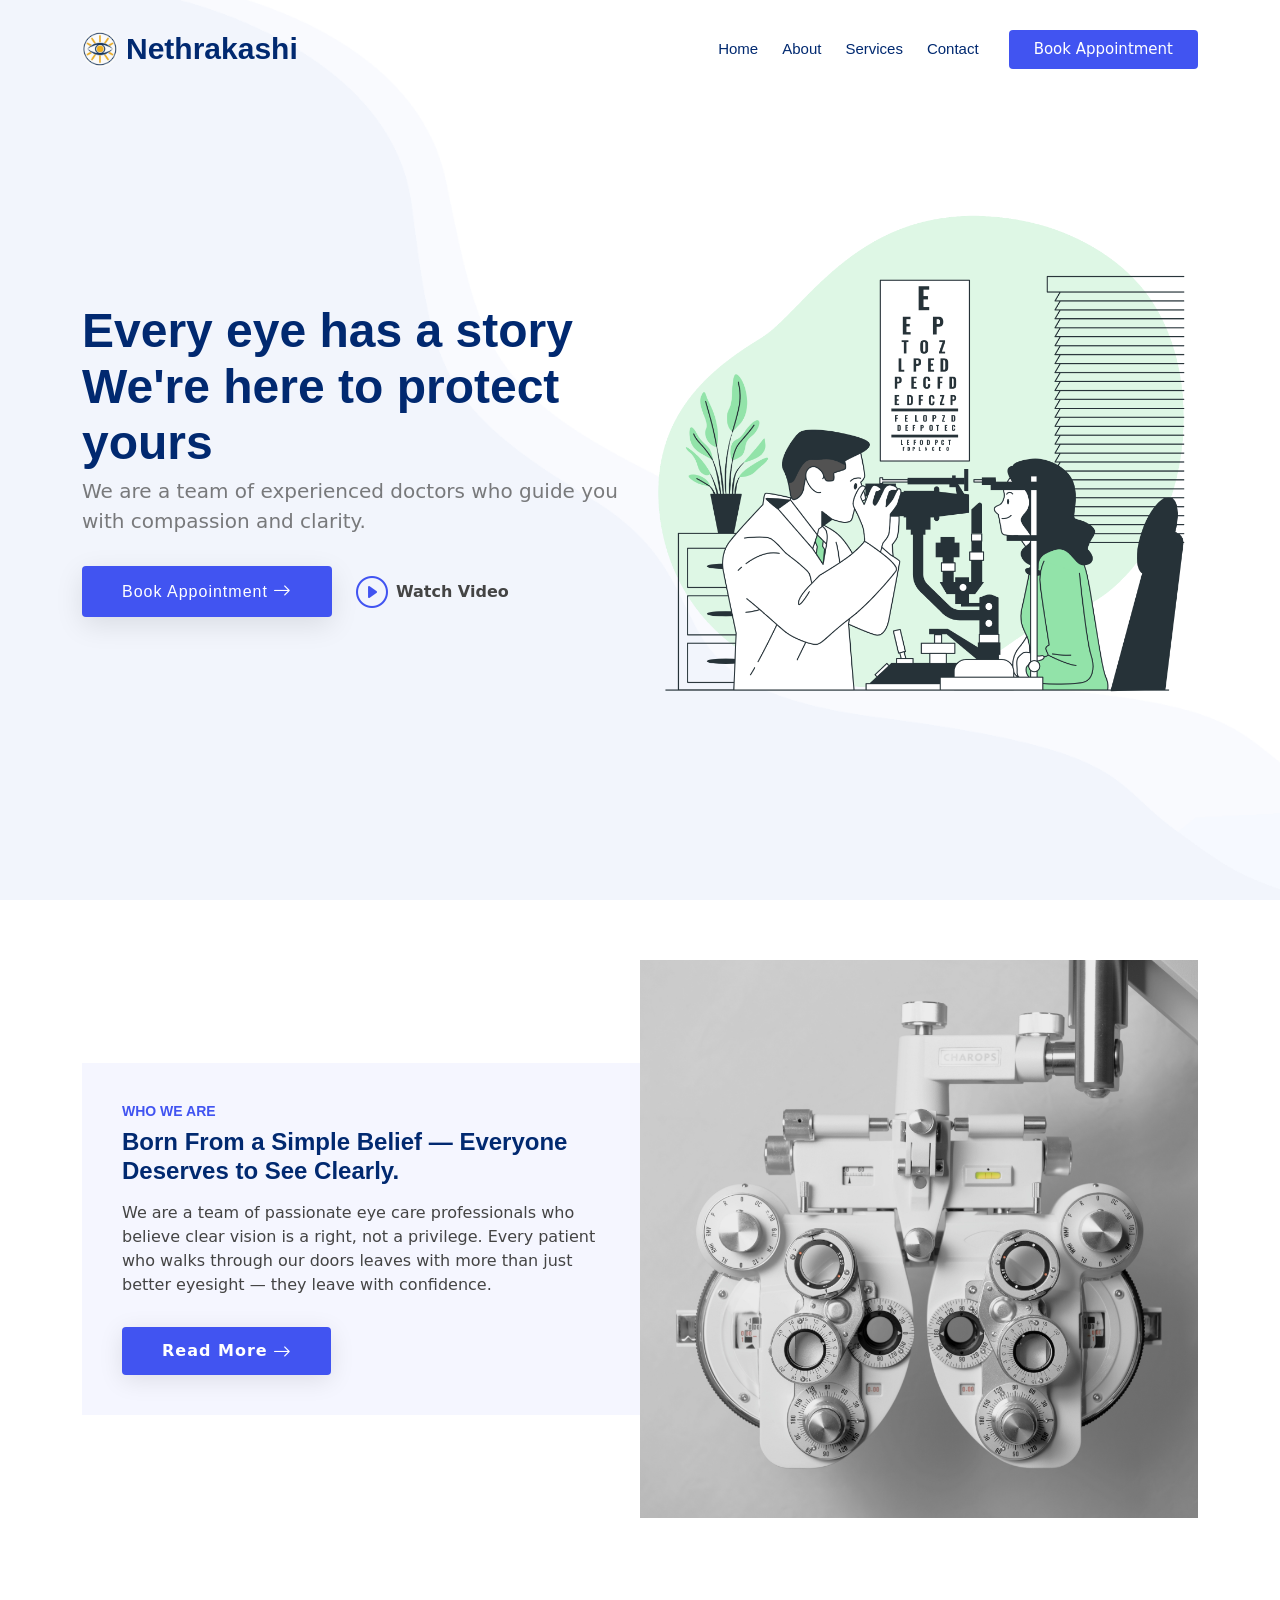
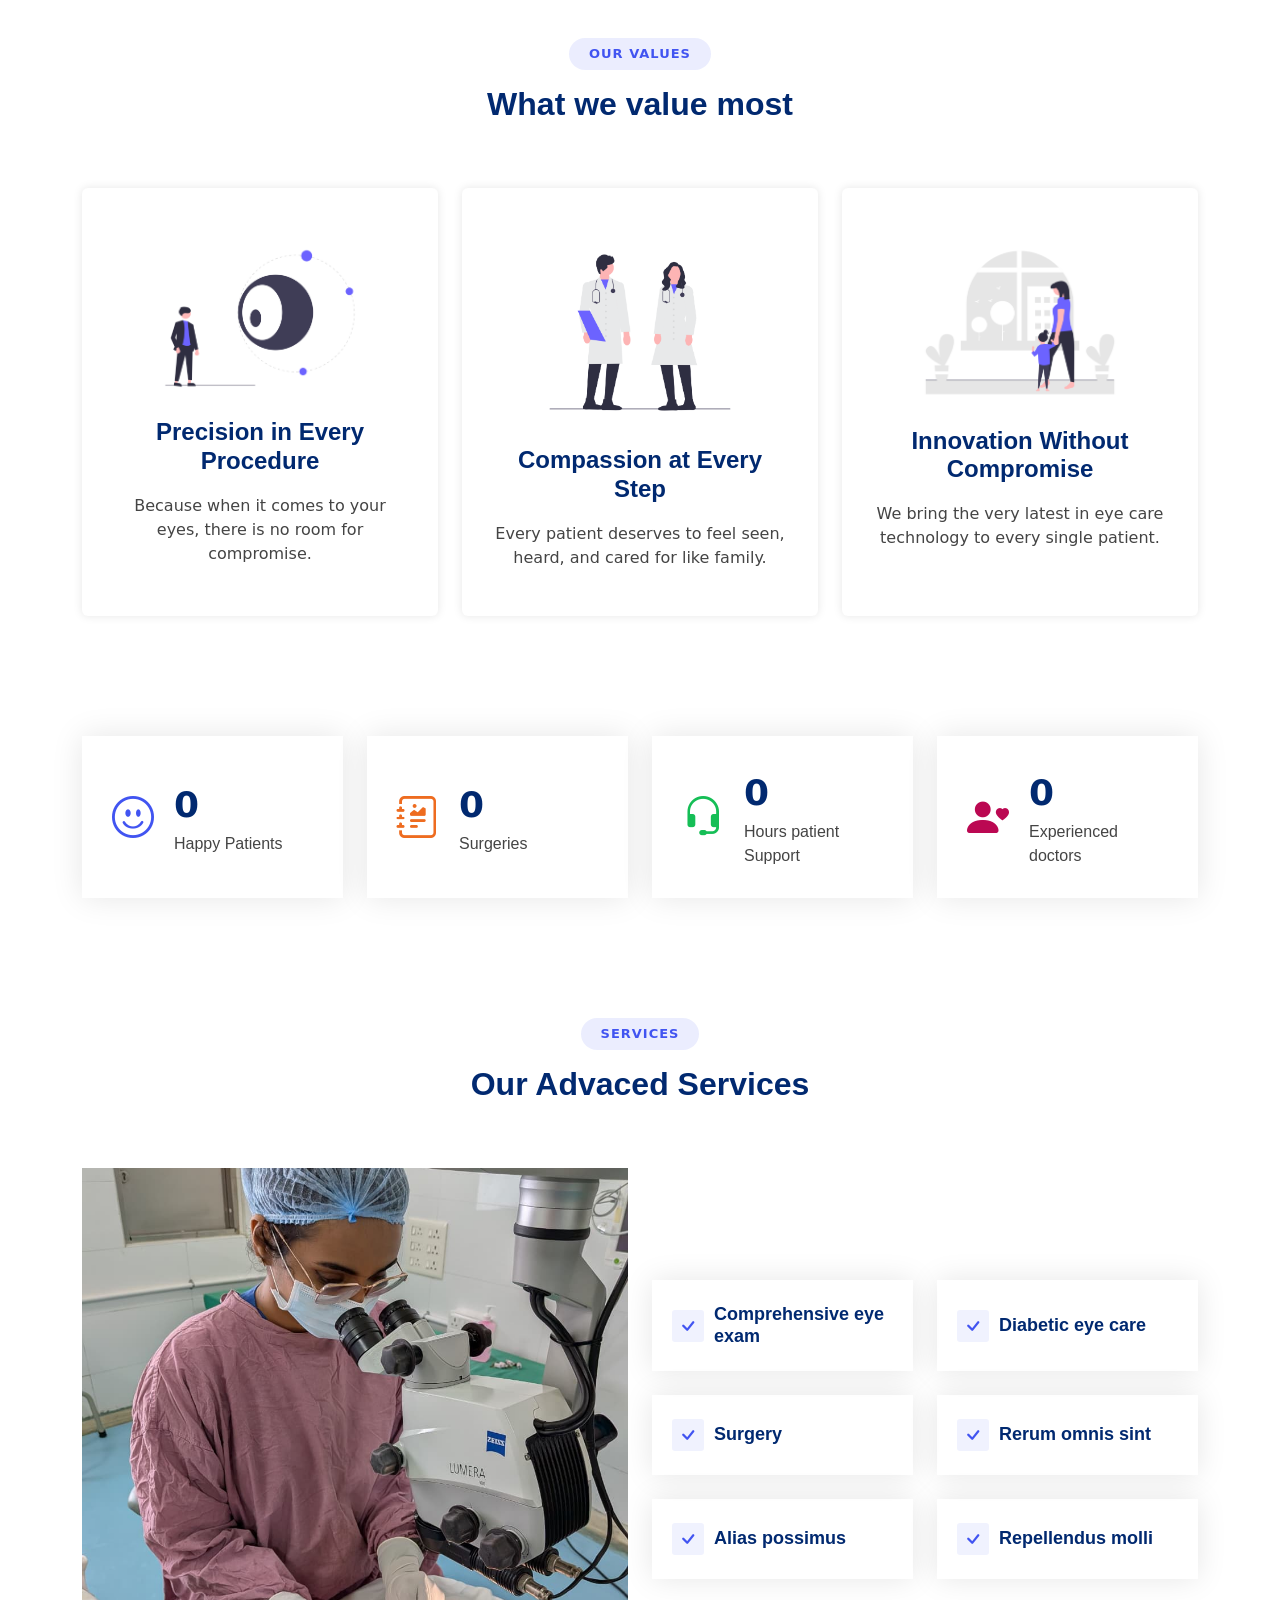
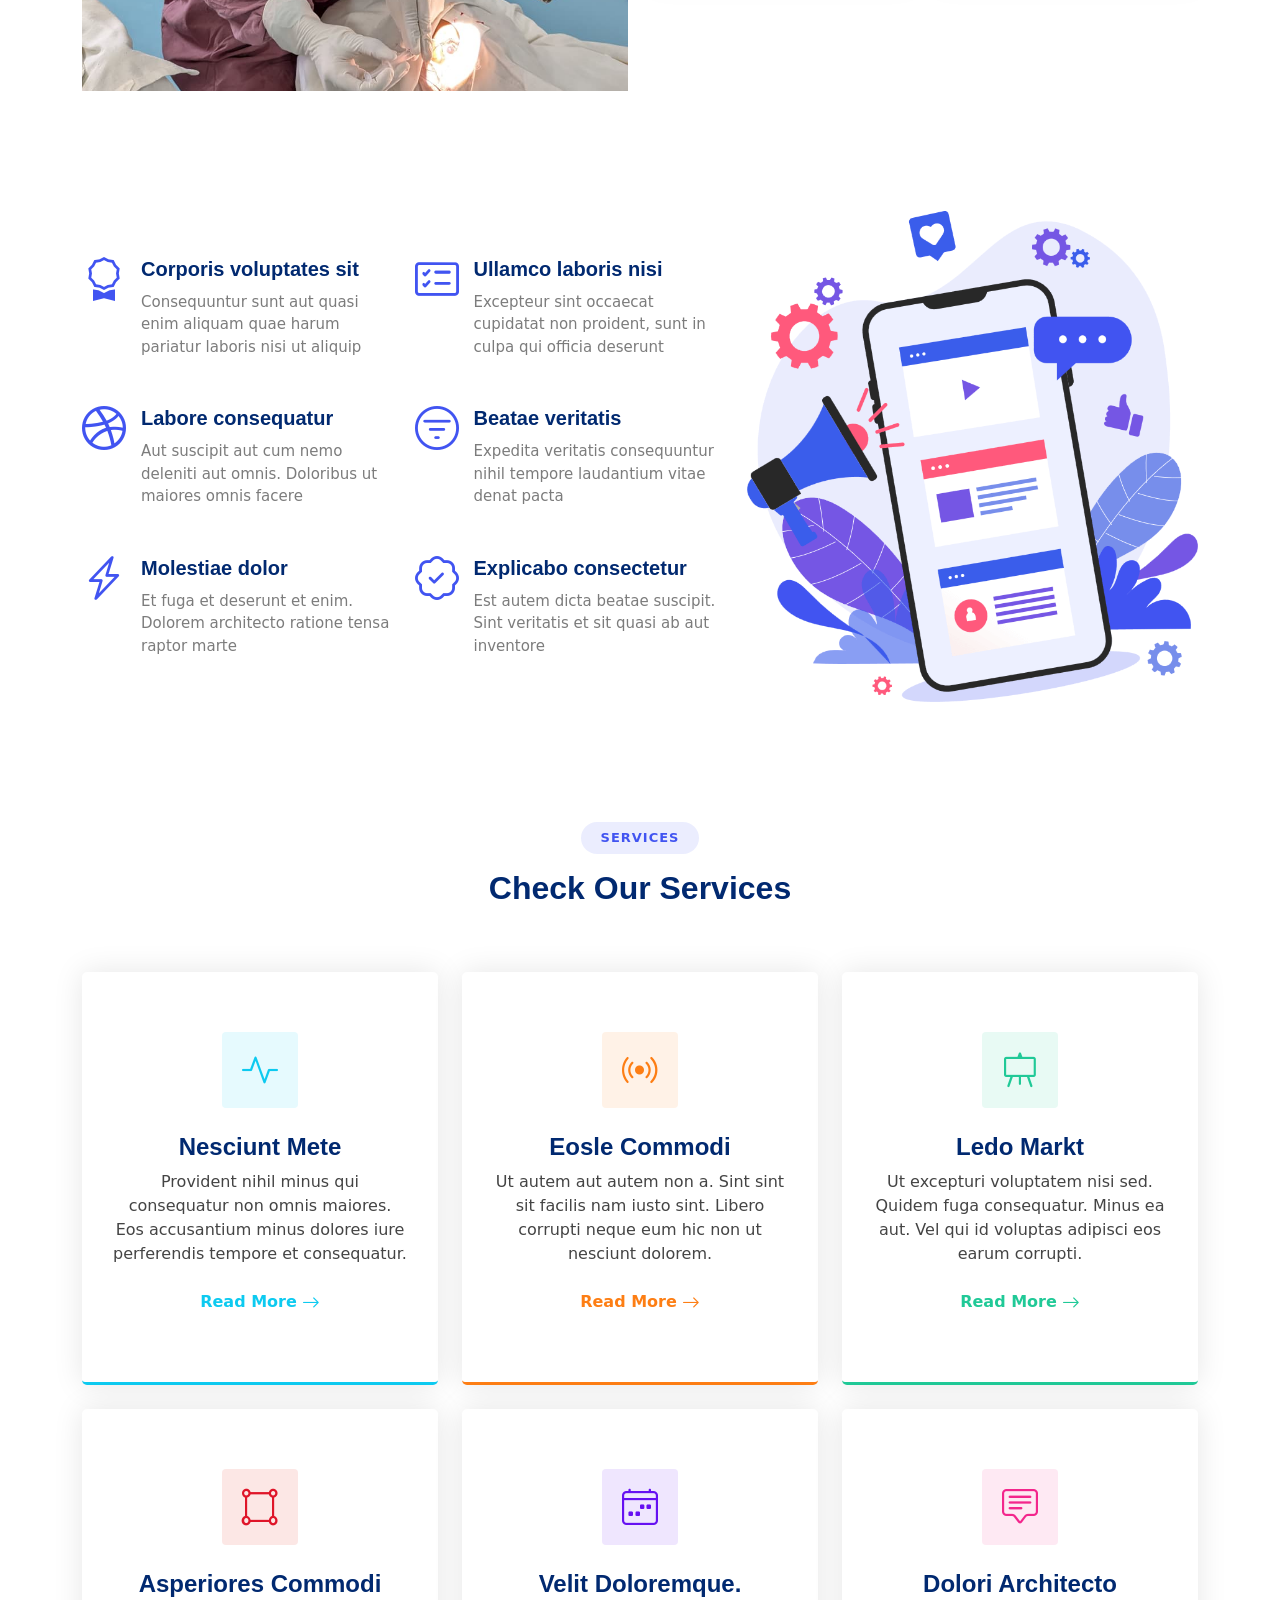
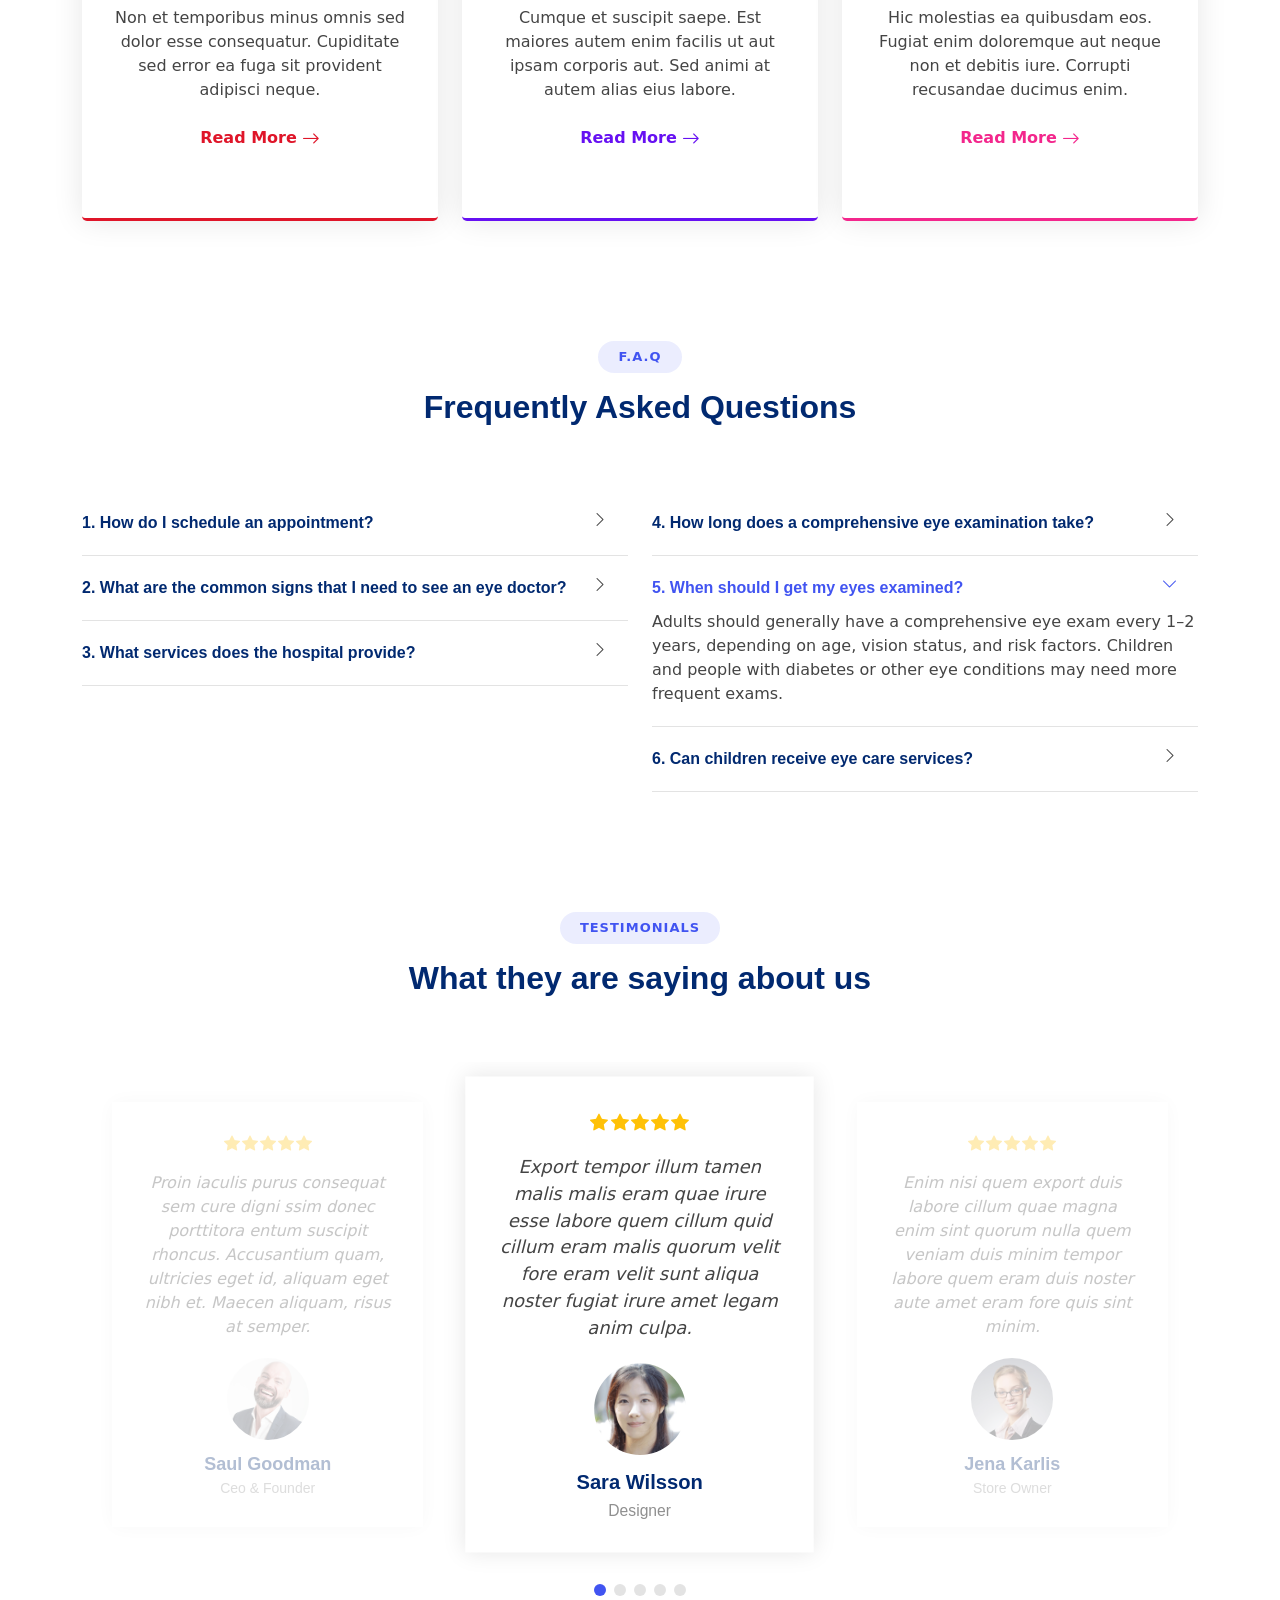
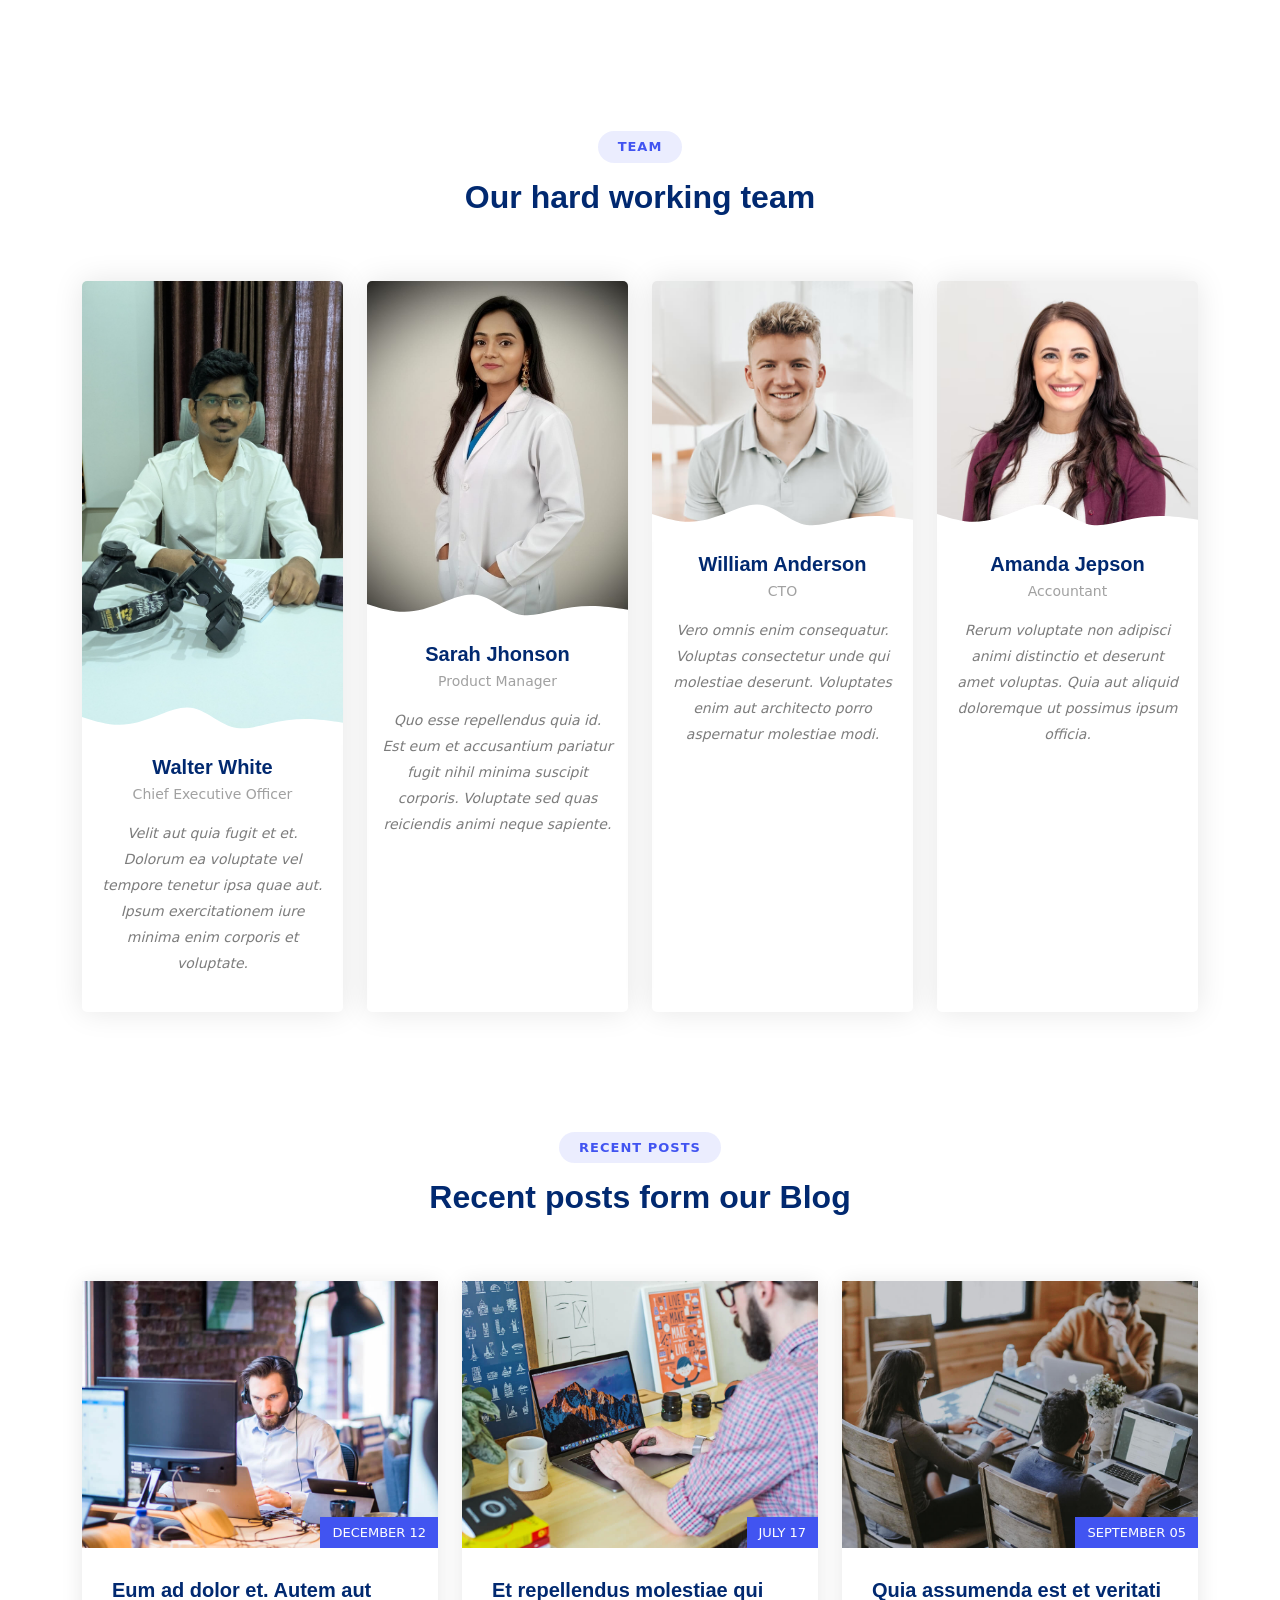
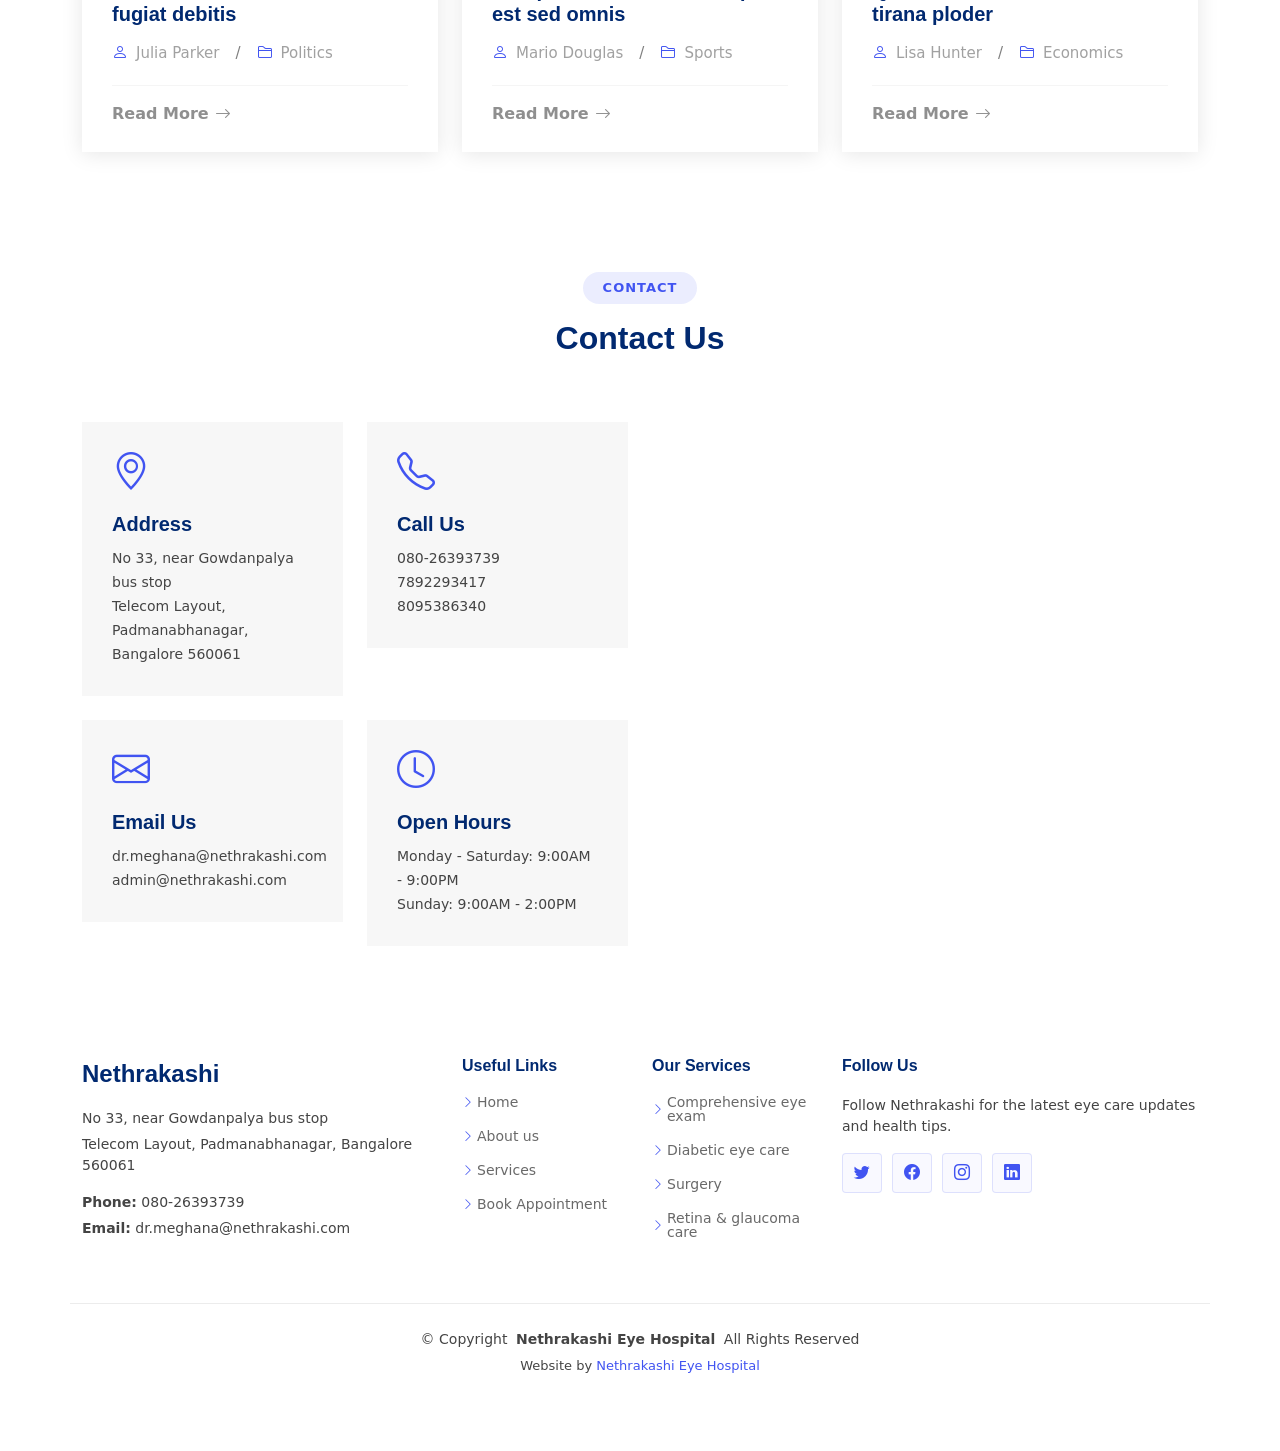
==== commit c50f9c24: "Revise FAQ section with new content Updated FAQ section with new questions and answers related to ey" ====
--- a/index.html
+++ b/index.html
@@ -515,7 +515,7 @@
     </section>
     <!-- /Pricing Section (disabled) -->
 
-    <!-- Faq Section -->
+        <!-- Faq Section -->
     <section id="faq" class="faq section">
 
       <!-- Section Title -->
@@ -532,26 +532,26 @@
 
             <div class="faq-container">
 
-              <div class="faq-item faq-active">
-                <h3>Non consectetur a erat nam at lectus urna duis?</h3>
+              <div class="faq-item">
+                <h3>1. How do I schedule an appointment?</h3>
                 <div class="faq-content">
-                  <p>Feugiat pretium nibh ipsum consequat. Tempus iaculis urna id volutpat lacus laoreet non curabitur gravida. Venenatis lectus magna fringilla urna porttitor rhoncus dolor purus non.</p>
+                  <p>You can schedule an appointment by calling our hospital's main phone number, using our online appointment booking system, or visiting the hospital in person. Our staff will assist you in finding a convenient time for your visit.</p>
                 </div>
                 <i class="faq-toggle bi bi-chevron-right"></i>
               </div><!-- End Faq item-->
 
               <div class="faq-item">
-                <h3>Feugiat scelerisque varius morbi enim nunc faucibus a pellentesque?</h3>
+                <h3>2. What are the common signs that I need to see an eye doctor?</h3>
                 <div class="faq-content">
-                  <p>Dolor sit amet consectetur adipiscing elit pellentesque habitant morbi. Id interdum velit laoreet id donec ultrices. Fringilla phasellus faucibus scelerisque eleifend donec pretium. Est pellentesque elit ullamcorper dignissim. Mauris ultrices eros in cursus turpis massa tincidunt dui.</p>
+                  <p>Symptoms include blurred vision, eye pain, redness, excessive tearing, double vision, flashes of light, floaters, headaches related to vision, or difficulty seeing at night.</p>
                 </div>
                 <i class="faq-toggle bi bi-chevron-right"></i>
               </div><!-- End Faq item-->
 
               <div class="faq-item">
-                <h3>Dolor sit amet consectetur adipiscing elit pellentesque?</h3>
+                <h3>3. What services does the hospital provide?</h3>
                 <div class="faq-content">
-                  <p>Eleifend mi in nulla posuere sollicitudin aliquam ultrices sagittis orci. Faucibus pulvinar elementum integer enim. Sem nulla pharetra diam sit amet nisl suscipit. Rutrum tellus pellentesque eu tincidunt. Lectus urna duis convallis convallis tellus. Urna molestie at elementum eu facilisis sed odio morbi quis</p>
+                  <p>Services may include vision testing, cataract treatment, glaucoma management, LASIK and refractive surgery, retinal care, pediatric ophthalmology, contact lens fitting, and emergency eye care.</p>
                 </div>
                 <i class="faq-toggle bi bi-chevron-right"></i>
               </div><!-- End Faq item-->
@@ -565,25 +565,27 @@
             <div class="faq-container">
 
               <div class="faq-item">
-                <h3>Ac odio tempor orci dapibus. Aliquam eleifend mi in nulla?</h3>
+                <h3>4. How long does a comprehensive eye examination take?</h3>
                 <div class="faq-content">
-                  <p>Dolor sit amet consectetur adipiscing elit pellentesque habitant morbi. Id interdum velit laoreet id donec ultrices. Fringilla phasellus faucibus scelerisque eleifend donec pretium. Est pellentesque elit ullamcorper dignissim. Mauris ultrices eros in cursus turpis massa tincidunt dui.</p>
+                  <p>A routine eye exam typically takes 30–60 minutes, though specialized tests may require additional time.</p>
                 </div>
                 <i class="faq-toggle bi bi-chevron-right"></i>
               </div><!-- End Faq item-->
 
-              <div class="faq-item">
-                <h3>Tempus quam pellentesque nec nam aliquam sem et tortor consequat?</h3>
+
+              <div class="faq-item faq-active">
+                <h3>5. When should I get my eyes examined?</h3>
                 <div class="faq-content">
-                  <p>Molestie a iaculis at erat pellentesque adipiscing commodo. Dignissim suspendisse in est ante in. Nunc vel risus commodo viverra maecenas accumsan. Sit amet nisl suscipit adipiscing bibendum est. Purus gravida quis blandit turpis cursus in</p>
+                  <p>Adults should generally have a comprehensive eye exam every 1–2 years, depending on age, vision status, and risk factors. Children and people with diabetes or other eye conditions may need more frequent exams.</p>
                 </div>
                 <i class="faq-toggle bi bi-chevron-right"></i>
               </div><!-- End Faq item-->
+              
 
               <div class="faq-item">
-                <h3>Perspiciatis quod quo quos nulla quo illum ullam?</h3>
+                <h3>6. Can children receive eye care services?</h3>
                 <div class="faq-content">
-                  <p>Enim ea facilis quaerat voluptas quidem et dolorem. Quis et consequatur non sed in suscipit sequi. Distinctio ipsam dolore et.</p>
+                  <p>Yes, children can receive eye care services. Pediatric ophthalmologists specialize in diagnosing and treating eye conditions in children, including vision screenings, eye exams, and treatment for conditions such as amblyopia (lazy eye) and strabismus (crossed eyes).</p>
                 </div>
                 <i class="faq-toggle bi bi-chevron-right"></i>
               </div><!-- End Faq item-->
@@ -1143,4 +1145,4 @@
 
 </body>
 
-</html>+</html>
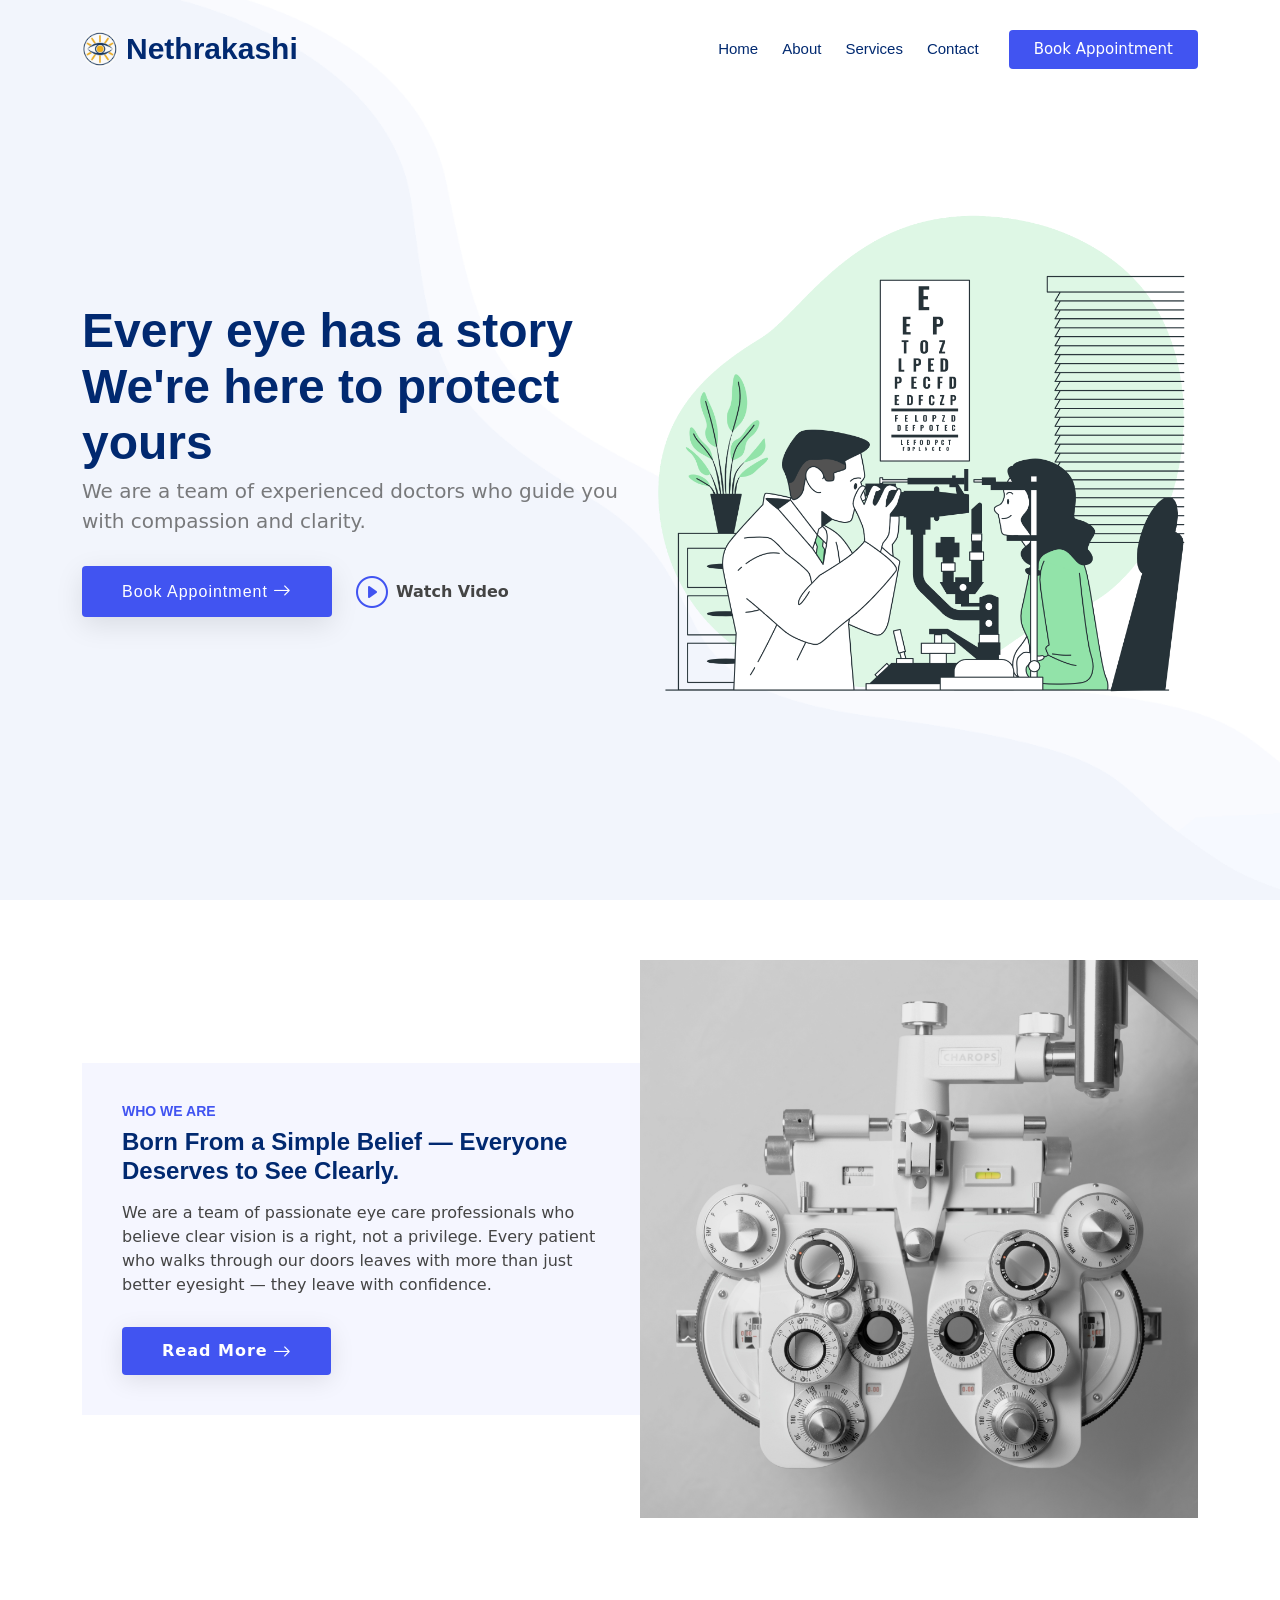
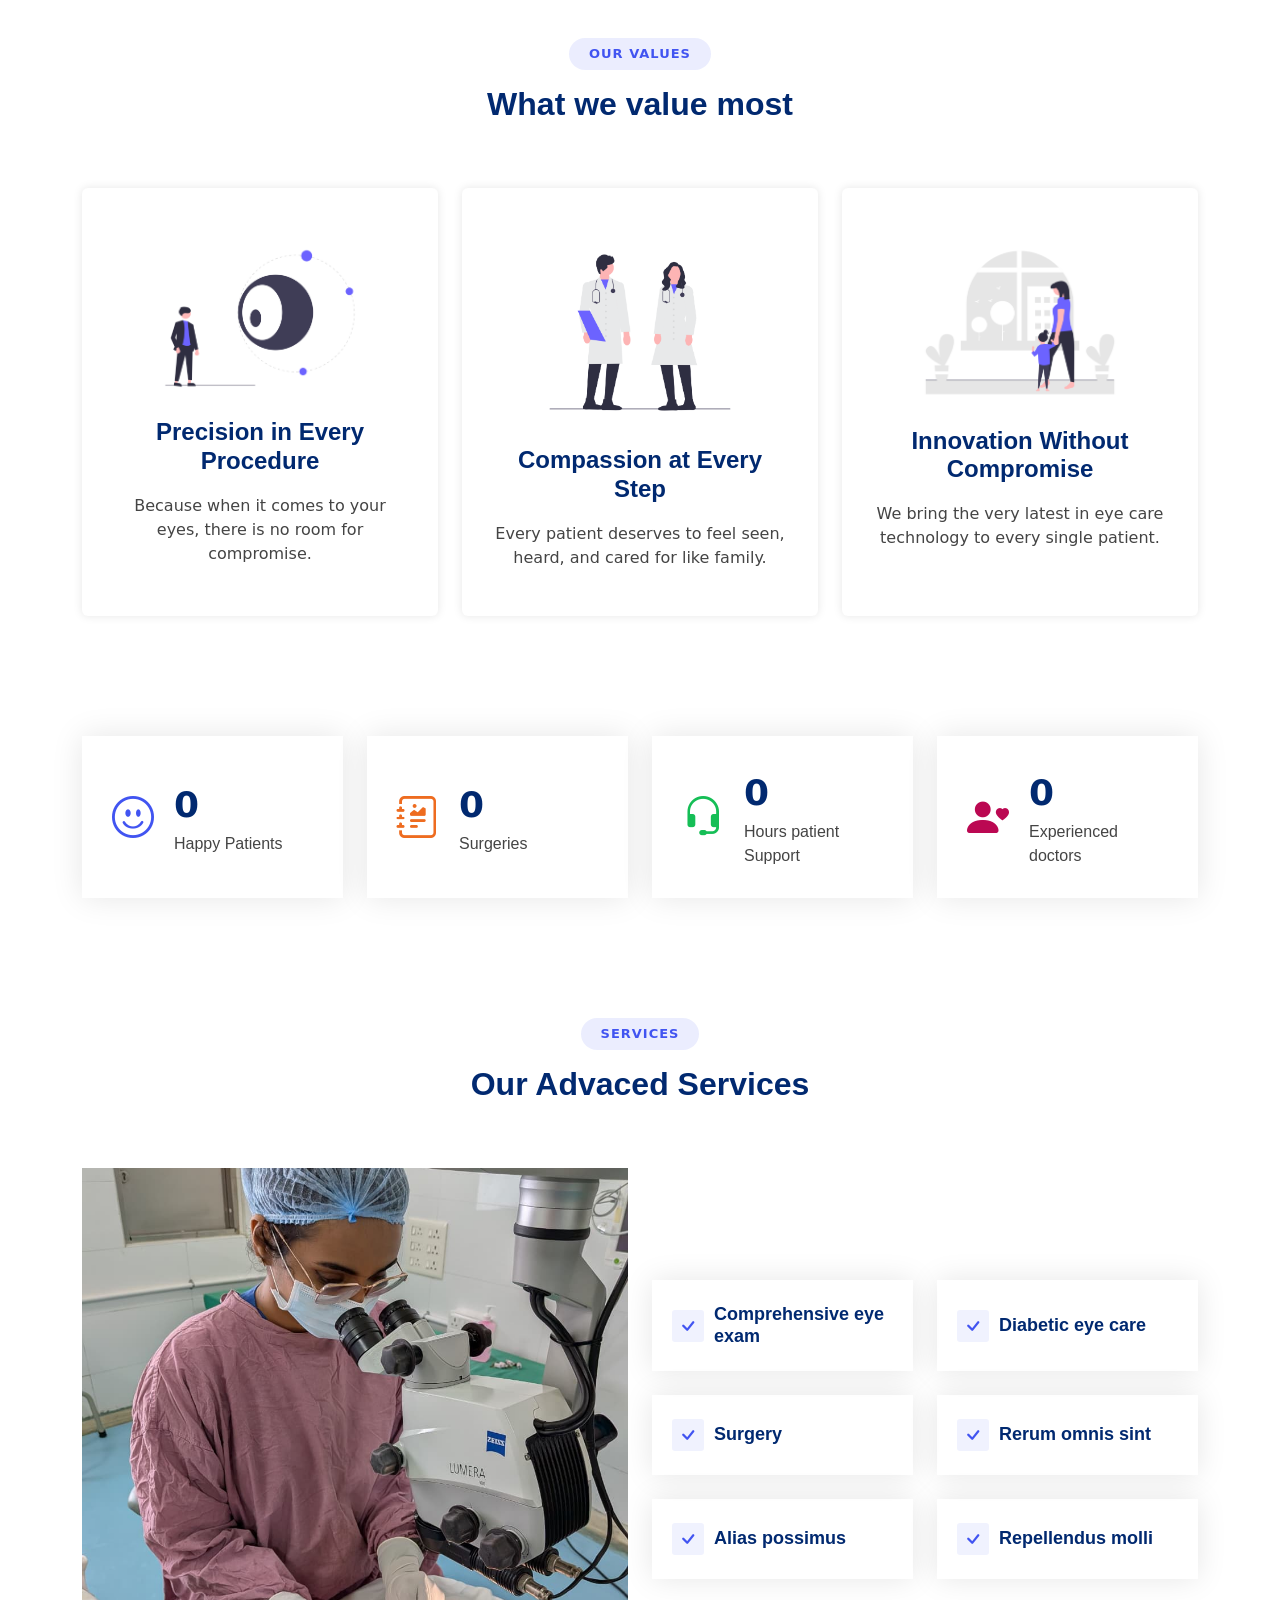
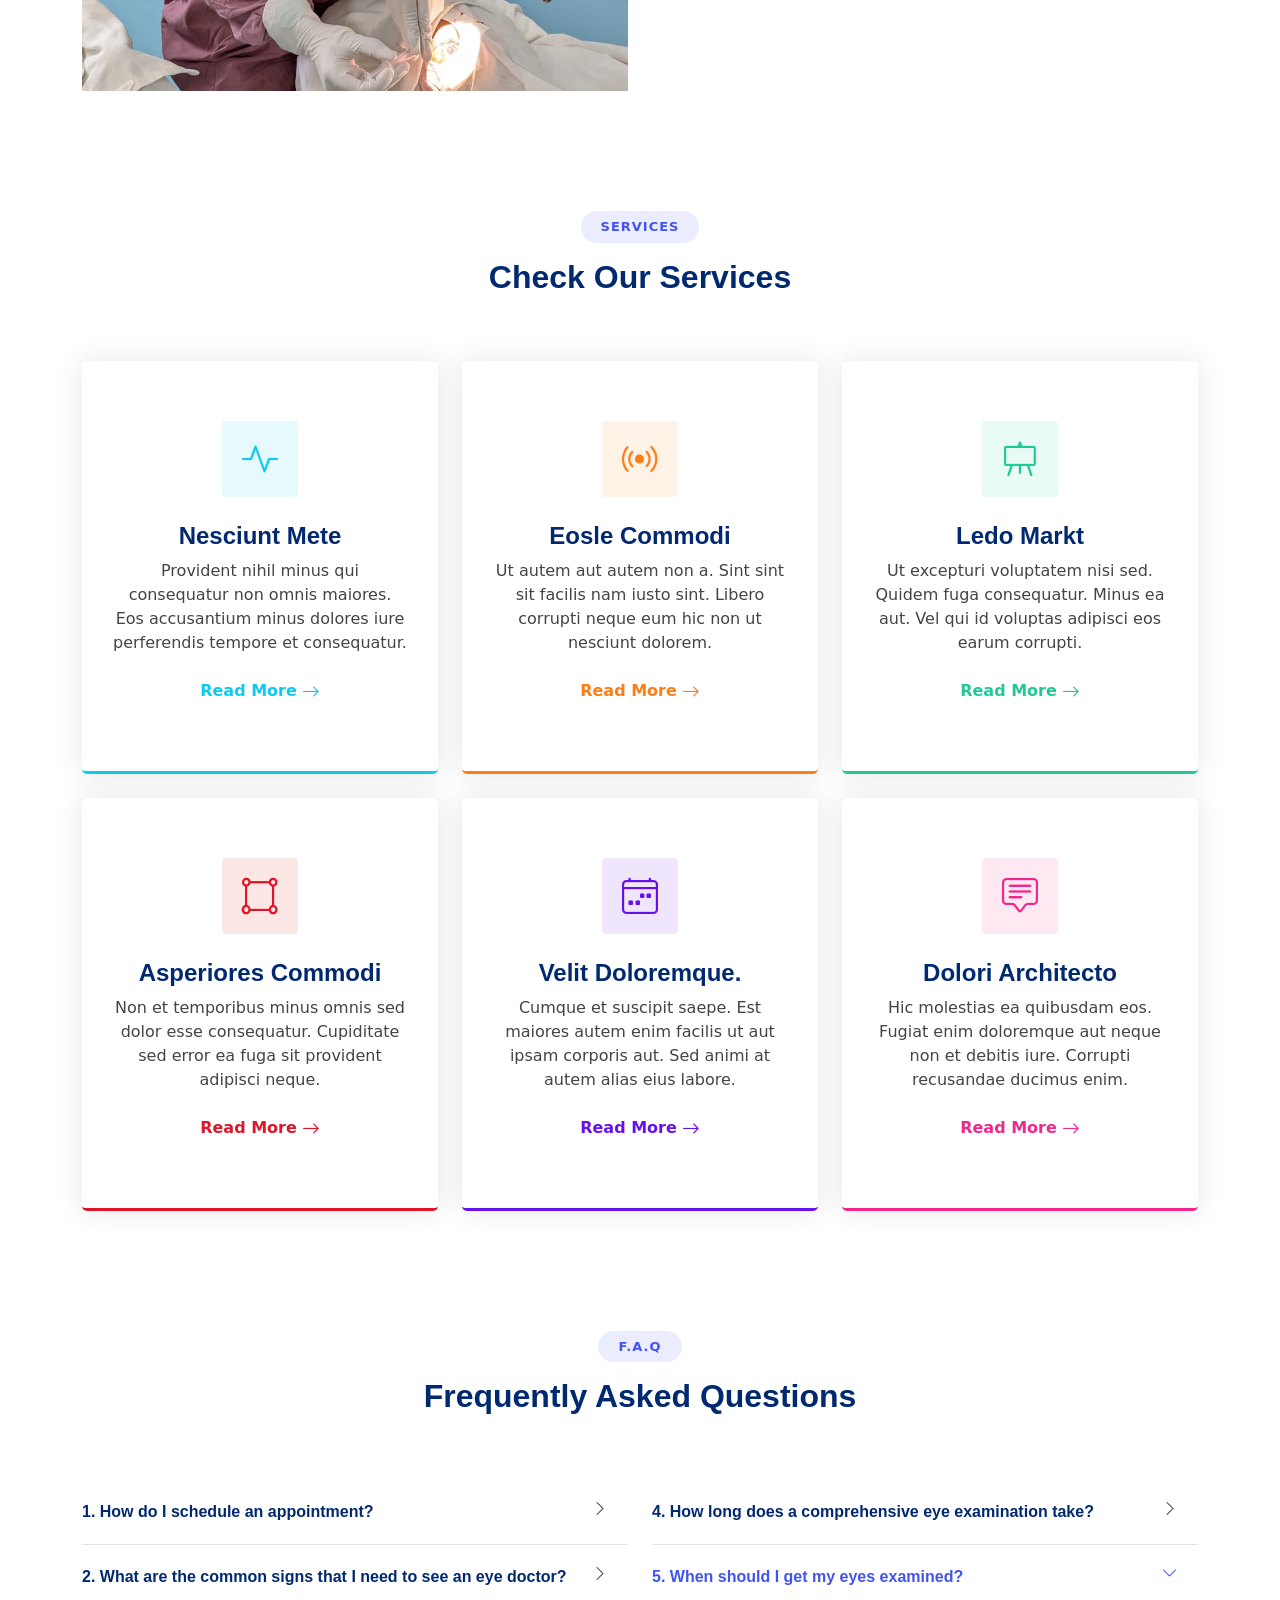
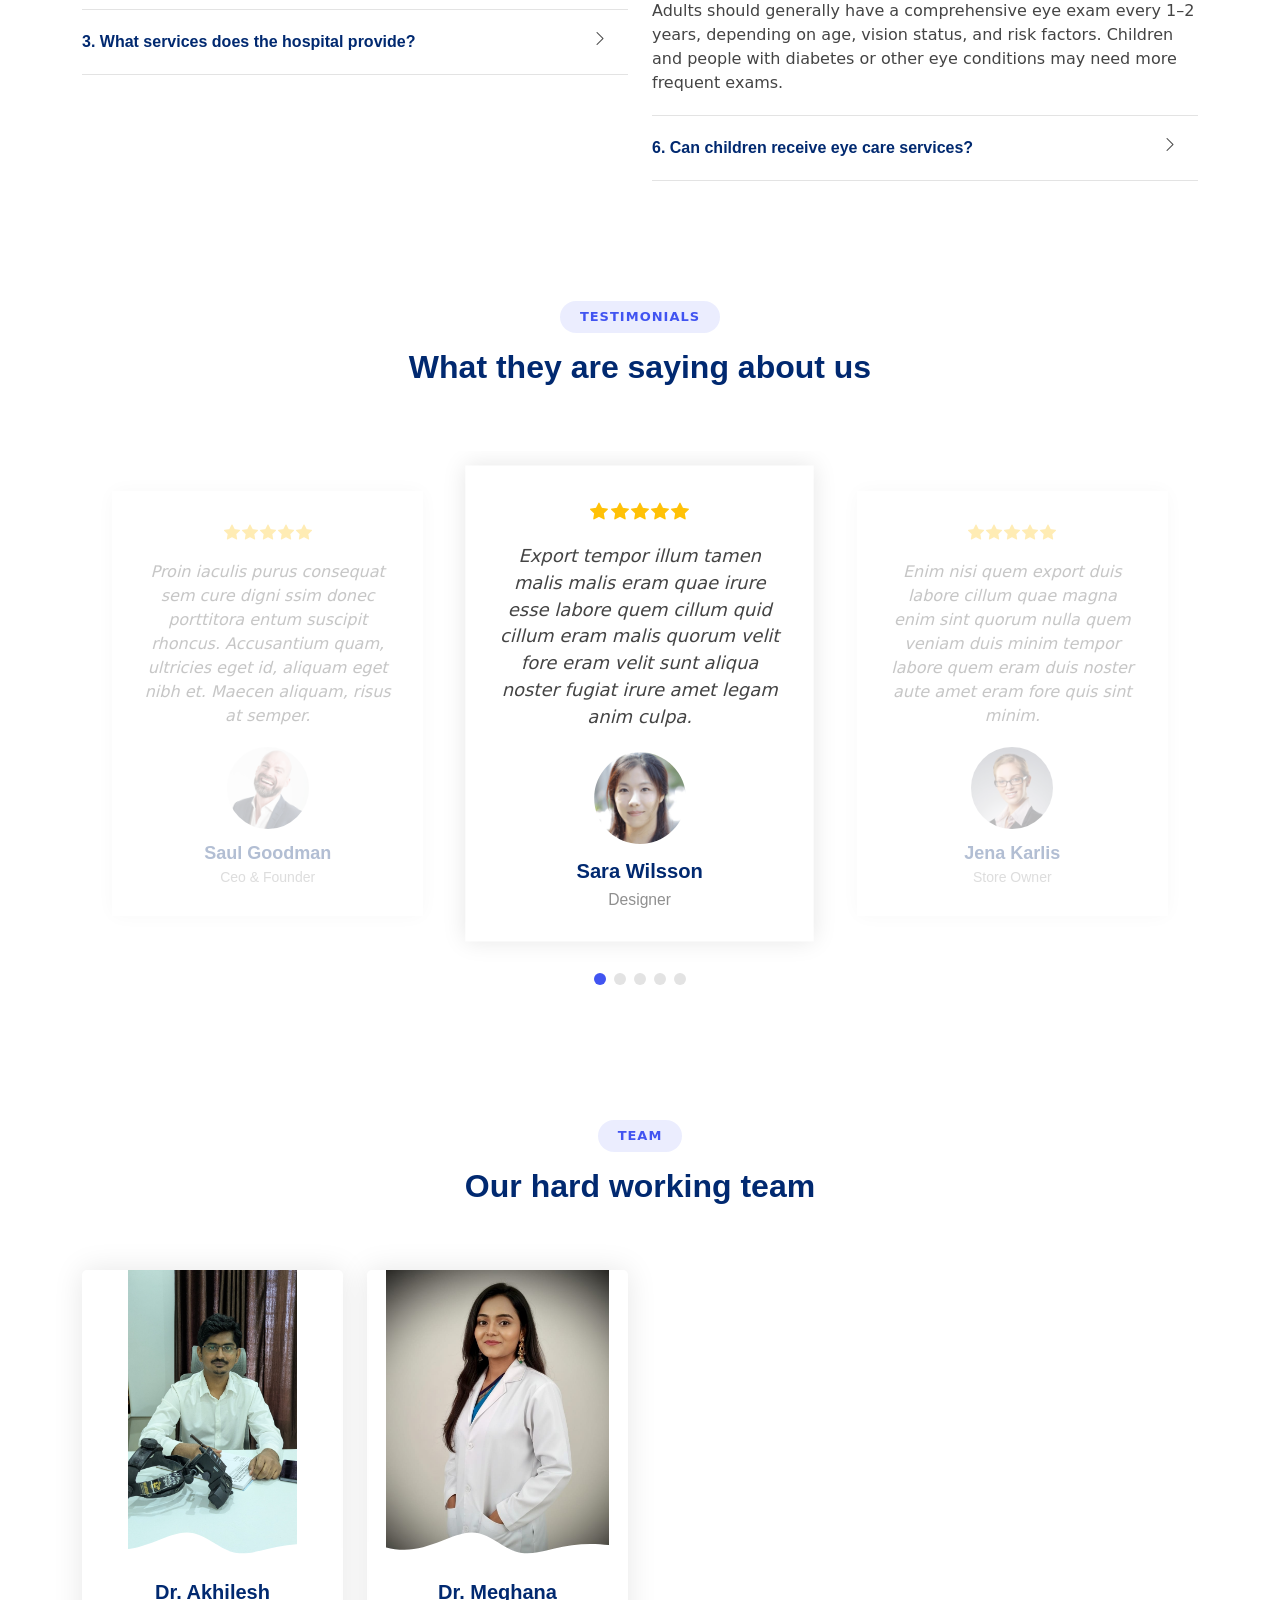
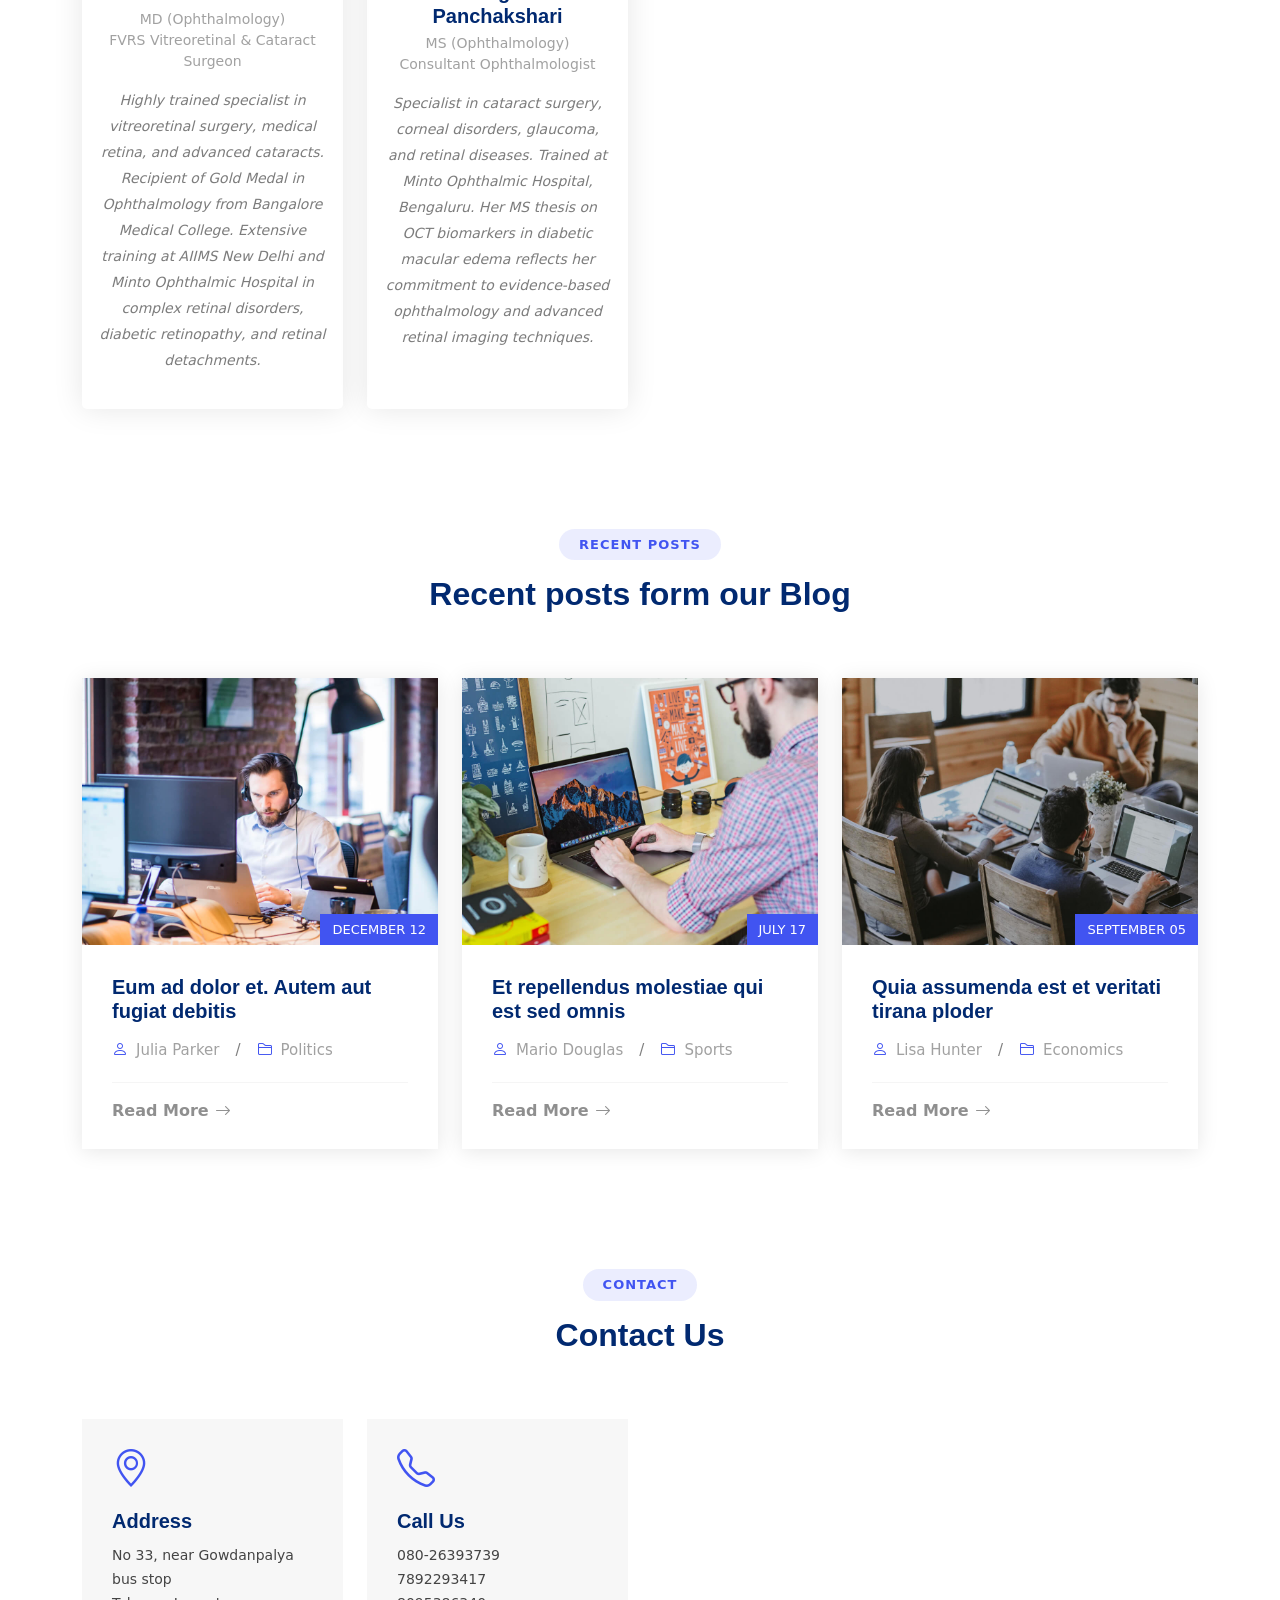
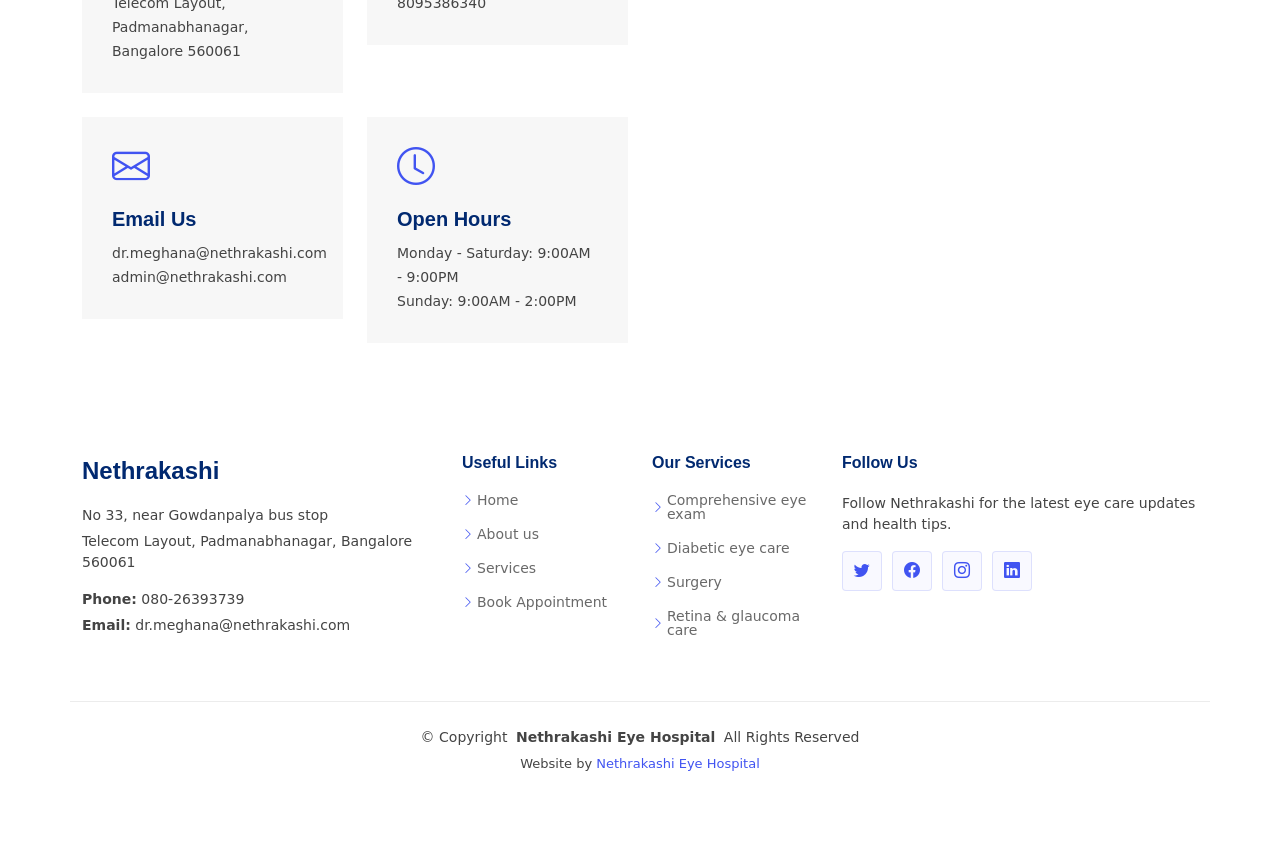
==== commit 30f078a2: "Remove Alt Features Section and update team members Removed the Alt Features Section and updated tea" ====
--- a/index.html
+++ b/index.html
@@ -275,79 +275,6 @@
       </div>
 
     </section><!-- /Features Section -->
-
-    <!-- Alt Features Section -->
-    <section id="alt-features" class="alt-features section">
-
-      <div class="container">
-
-        <div class="row gy-5">
-
-          <div class="col-xl-7 d-flex order-2 order-xl-1" data-aos="fade-up" data-aos-delay="200">
-
-            <div class="row align-self-center gy-5">
-
-              <div class="col-md-6 icon-box">
-                <i class="bi bi-award"></i>
-                <div>
-                  <h4>Corporis voluptates sit</h4>
-                  <p>Consequuntur sunt aut quasi enim aliquam quae harum pariatur laboris nisi ut aliquip</p>
-                </div>
-              </div><!-- End Feature Item -->
-
-              <div class="col-md-6 icon-box">
-                <i class="bi bi-card-checklist"></i>
-                <div>
-                  <h4>Ullamco laboris nisi</h4>
-                  <p>Excepteur sint occaecat cupidatat non proident, sunt in culpa qui officia deserunt</p>
-                </div>
-              </div><!-- End Feature Item -->
-
-              <div class="col-md-6 icon-box">
-                <i class="bi bi-dribbble"></i>
-                <div>
-                  <h4>Labore consequatur</h4>
-                  <p>Aut suscipit aut cum nemo deleniti aut omnis. Doloribus ut maiores omnis facere</p>
-                </div>
-              </div><!-- End Feature Item -->
-
-              <div class="col-md-6 icon-box">
-                <i class="bi bi-filter-circle"></i>
-                <div>
-                  <h4>Beatae veritatis</h4>
-                  <p>Expedita veritatis consequuntur nihil tempore laudantium vitae denat pacta</p>
-                </div>
-              </div><!-- End Feature Item -->
-
-              <div class="col-md-6 icon-box">
-                <i class="bi bi-lightning-charge"></i>
-                <div>
-                  <h4>Molestiae dolor</h4>
-                  <p>Et fuga et deserunt et enim. Dolorem architecto ratione tensa raptor marte</p>
-                </div>
-              </div><!-- End Feature Item -->
-
-              <div class="col-md-6 icon-box">
-                <i class="bi bi-patch-check"></i>
-                <div>
-                  <h4>Explicabo consectetur</h4>
-                  <p>Est autem dicta beatae suscipit. Sint veritatis et sit quasi ab aut inventore</p>
-                </div>
-              </div><!-- End Feature Item -->
-
-            </div>
-
-          </div>
-
-          <div class="col-xl-5 d-flex align-items-center order-1 order-xl-2" data-aos="fade-up" data-aos-delay="100">
-            <img src="assets/img/alt-features.png" class="img-fluid" alt="">
-          </div>
-
-        </div>
-
-      </div>
-
-    </section><!-- /Alt Features Section -->
 
     <!-- Services Section -->
     <section id="services" class="services section">
@@ -745,7 +672,7 @@
           <div class="col-lg-3 col-md-6 d-flex align-items-stretch" data-aos="fade-up" data-aos-delay="100">
             <div class="team-member">
               <div class="member-img">
-                <img src="assets/img/team/team-1.jpg" class="img-fluid" alt="">
+                <img src="assets/img/team/team-1.jpg" class="img-fluid" style="height: 300px;" alt="">
                 <div class="social">
                   <a href=""><i class="bi bi-twitter-x"></i></a>
                   <a href=""><i class="bi bi-facebook"></i></a>
@@ -754,9 +681,9 @@
                 </div>
               </div>
               <div class="member-info">
-                <h4>Walter White</h4>
-                <span>Chief Executive Officer</span>
-                <p>Velit aut quia fugit et et. Dolorum ea voluptate vel tempore tenetur ipsa quae aut. Ipsum exercitationem iure minima enim corporis et voluptate.</p>
+                <h4>Dr. Akhilesh</h4>
+                <span>MD (Ophthalmology) <br> FVRS Vitreoretinal & Cataract Surgeon</span>
+                <p>Highly trained specialist in vitreoretinal surgery, medical retina, and advanced cataracts. Recipient of Gold Medal in Ophthalmology from Bangalore Medical College. Extensive training at AIIMS New Delhi and Minto Ophthalmic Hospital in complex retinal disorders, diabetic retinopathy, and retinal detachments.</p>
               </div>
             </div>
           </div><!-- End Team Member -->
@@ -764,7 +691,7 @@
           <div class="col-lg-3 col-md-6 d-flex align-items-stretch" data-aos="fade-up" data-aos-delay="200">
             <div class="team-member">
               <div class="member-img">
-                <img src="assets/img/team/team-2.jpg" class="img-fluid" alt="">
+                <img src="assets/img/team/team-2.jpg" class="img-fluid" style="height: 300px;" alt="">
                 <div class="social">
                   <a href=""><i class="bi bi-twitter-x"></i></a>
                   <a href=""><i class="bi bi-facebook"></i></a>
@@ -773,14 +700,14 @@
                 </div>
               </div>
               <div class="member-info">
-                <h4>Sarah Jhonson</h4>
-                <span>Product Manager</span>
-                <p>Quo esse repellendus quia id. Est eum et accusantium pariatur fugit nihil minima suscipit corporis. Voluptate sed quas reiciendis animi neque sapiente.</p>
+                <h4>Dr. Meghana Panchakshari</h4>
+                <span>MS (Ophthalmology) <br> Consultant Ophthalmologist</span>
+                <p>Specialist in cataract surgery, corneal disorders, glaucoma, and retinal diseases. Trained at Minto Ophthalmic Hospital, Bengaluru. Her MS thesis on OCT biomarkers in diabetic macular edema reflects her commitment to evidence-based ophthalmology and advanced retinal imaging techniques.</p>
               </div>
             </div>
           </div><!-- End Team Member -->
 
-          <div class="col-lg-3 col-md-6 d-flex align-items-stretch" data-aos="fade-up" data-aos-delay="300">
+         <!-- <div class="col-lg-3 col-md-6 d-flex align-items-stretch" data-aos="fade-up" data-aos-delay="300">
             <div class="team-member">
               <div class="member-img">
                 <img src="assets/img/team/team-3.jpg" class="img-fluid" alt="">
@@ -797,9 +724,9 @@
                 <p>Vero omnis enim consequatur. Voluptas consectetur unde qui molestiae deserunt. Voluptates enim aut architecto porro aspernatur molestiae modi.</p>
               </div>
             </div>
-          </div><!-- End Team Member -->
-
-          <div class="col-lg-3 col-md-6 d-flex align-items-stretch" data-aos="fade-up" data-aos-delay="400">
+          </div> --> <!-- End Team Member -->
+
+          <!--<div class="col-lg-3 col-md-6 d-flex align-items-stretch" data-aos="fade-up" data-aos-delay="400">
             <div class="team-member">
               <div class="member-img">
                 <img src="assets/img/team/team-4.jpg" class="img-fluid" alt="">
@@ -816,7 +743,7 @@
                 <p>Rerum voluptate non adipisci animi distinctio et deserunt amet voluptas. Quia aut aliquid doloremque ut possimus ipsum officia.</p>
               </div>
             </div>
-          </div><!-- End Team Member -->
+          </div>--> <!-- End Team Member -->
 
         </div>
 
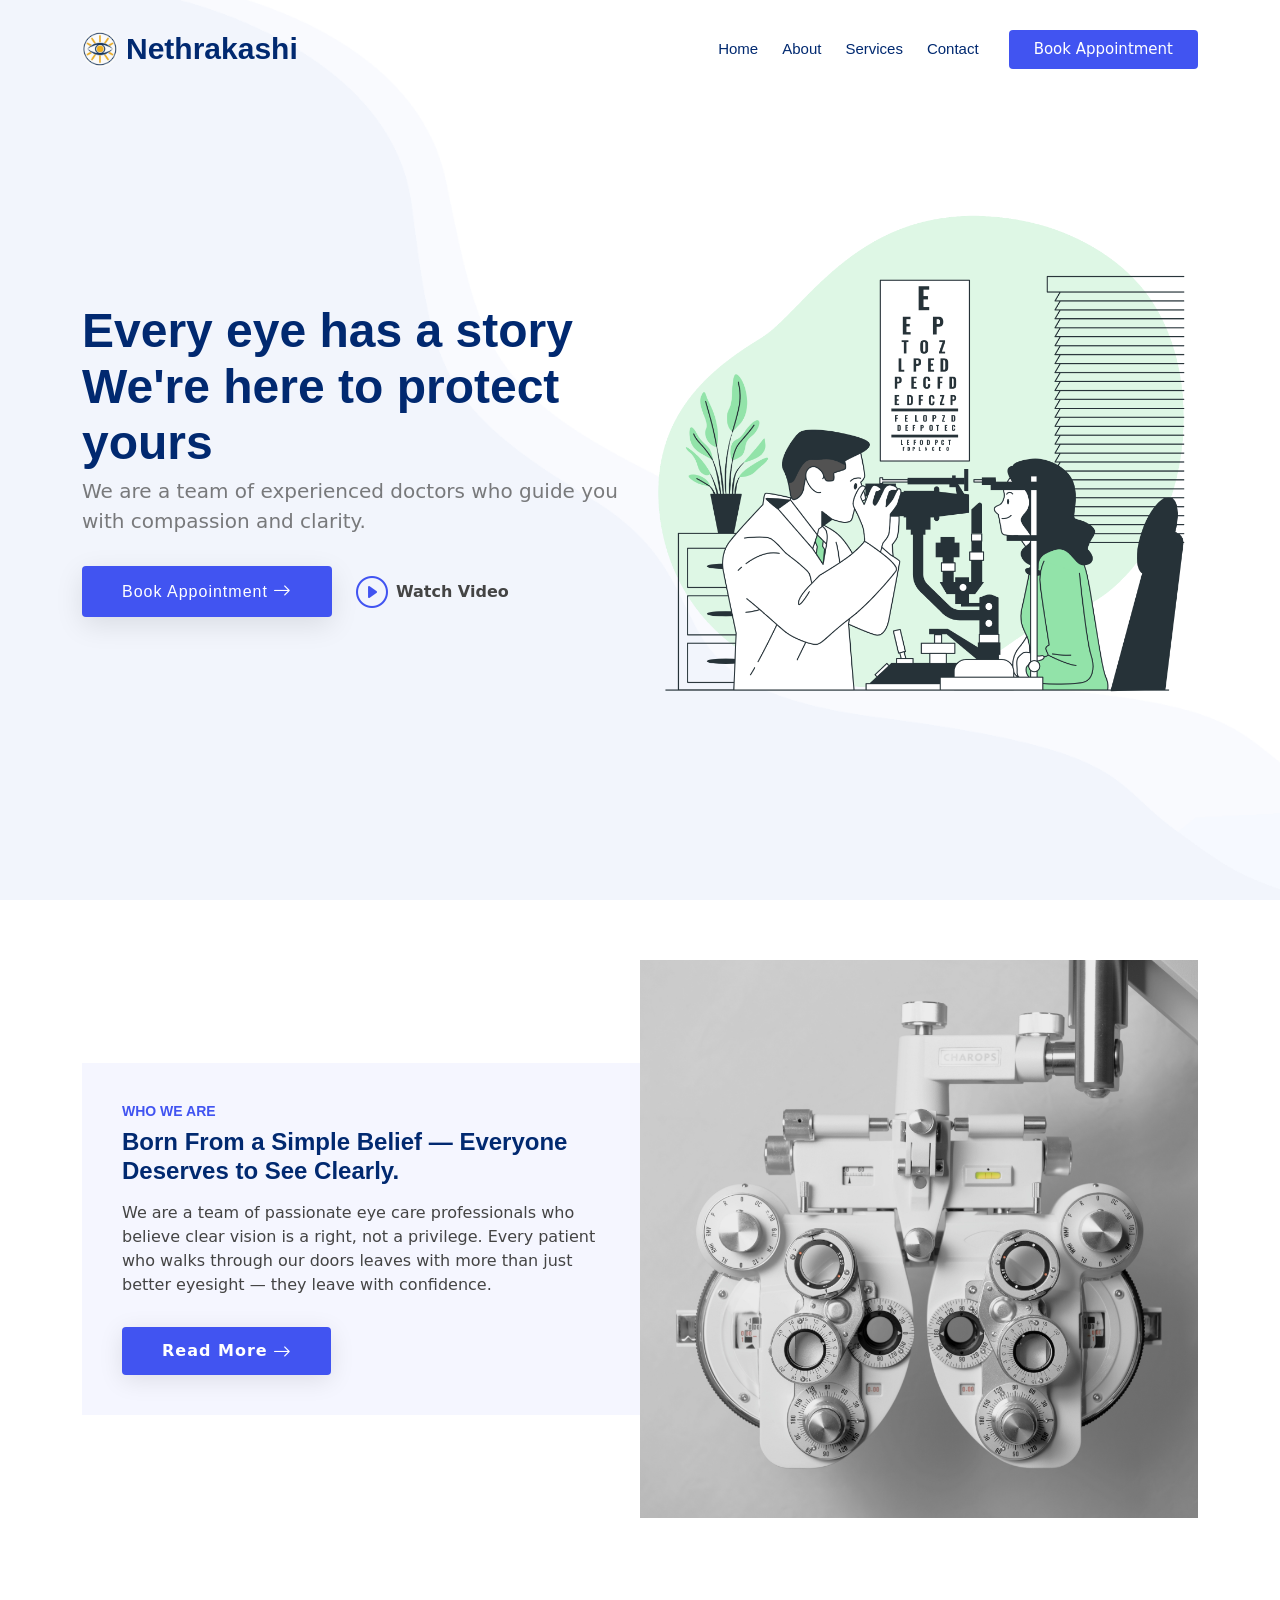
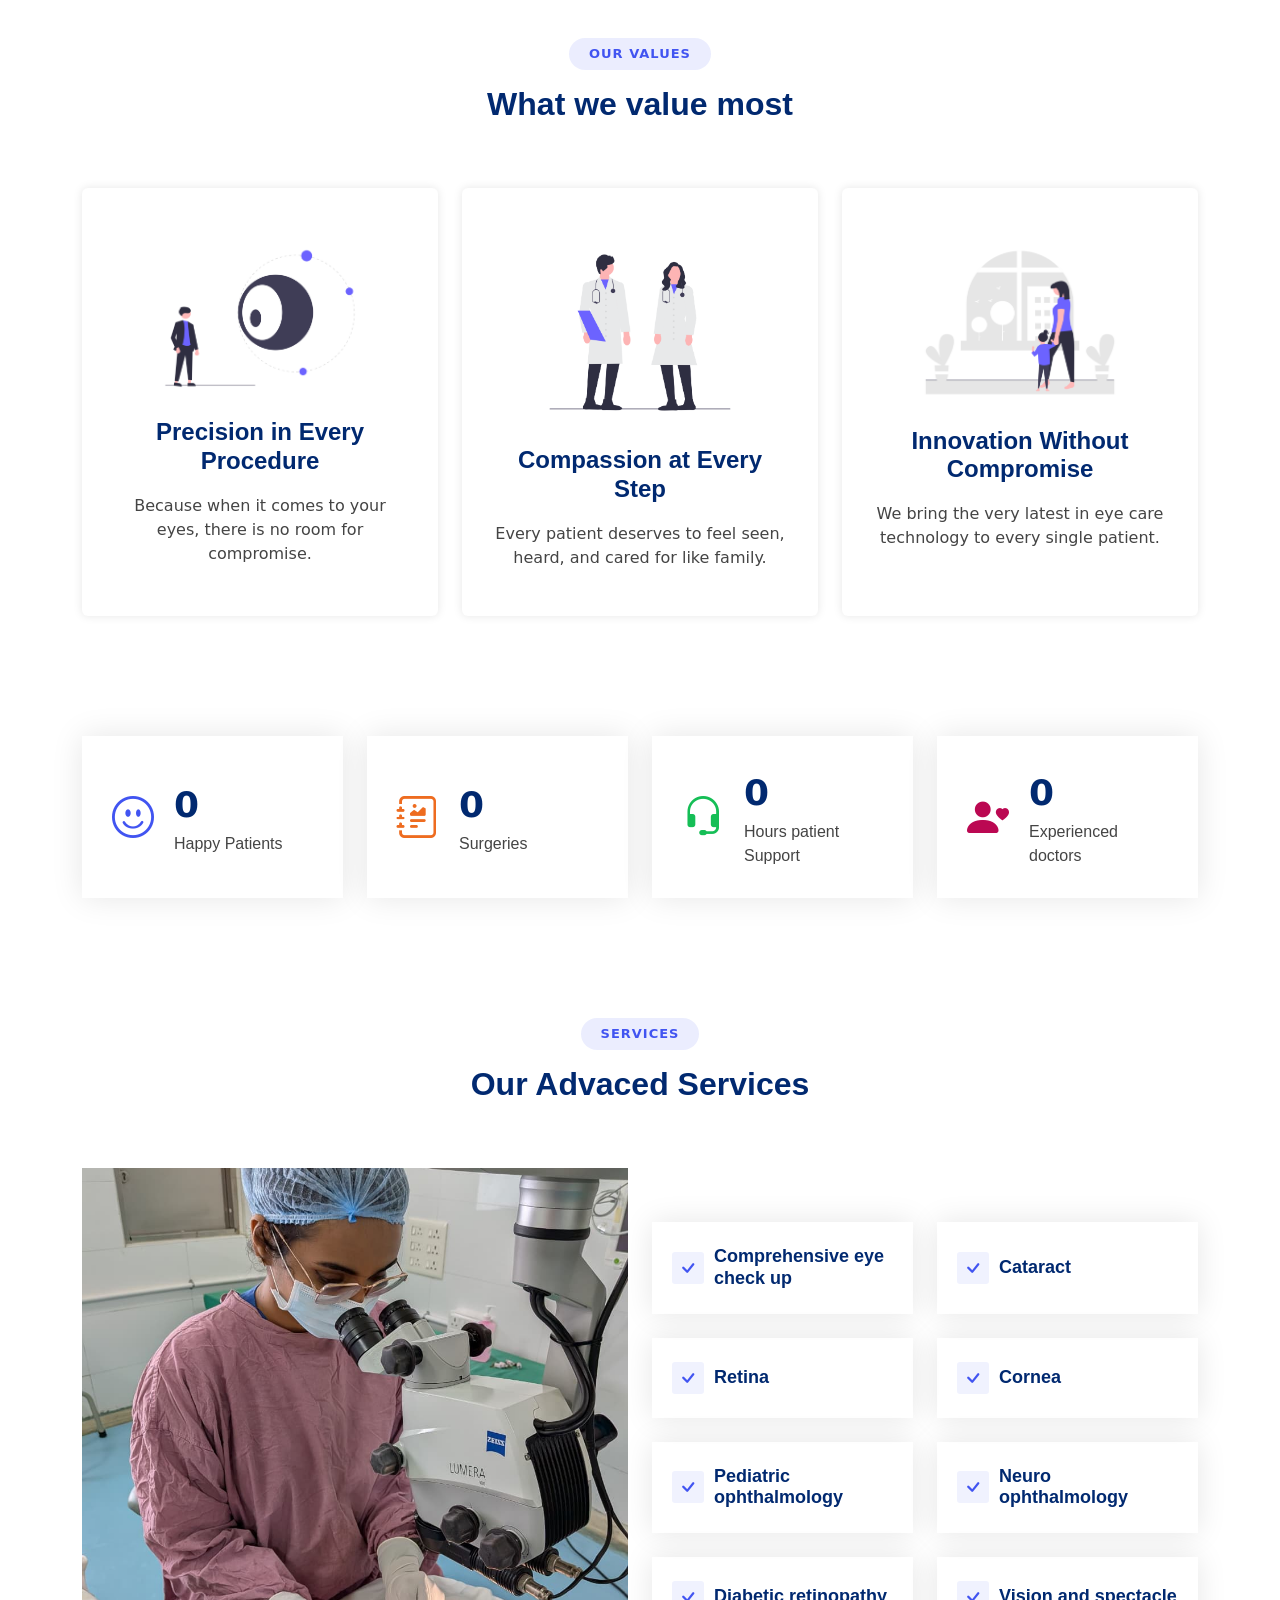
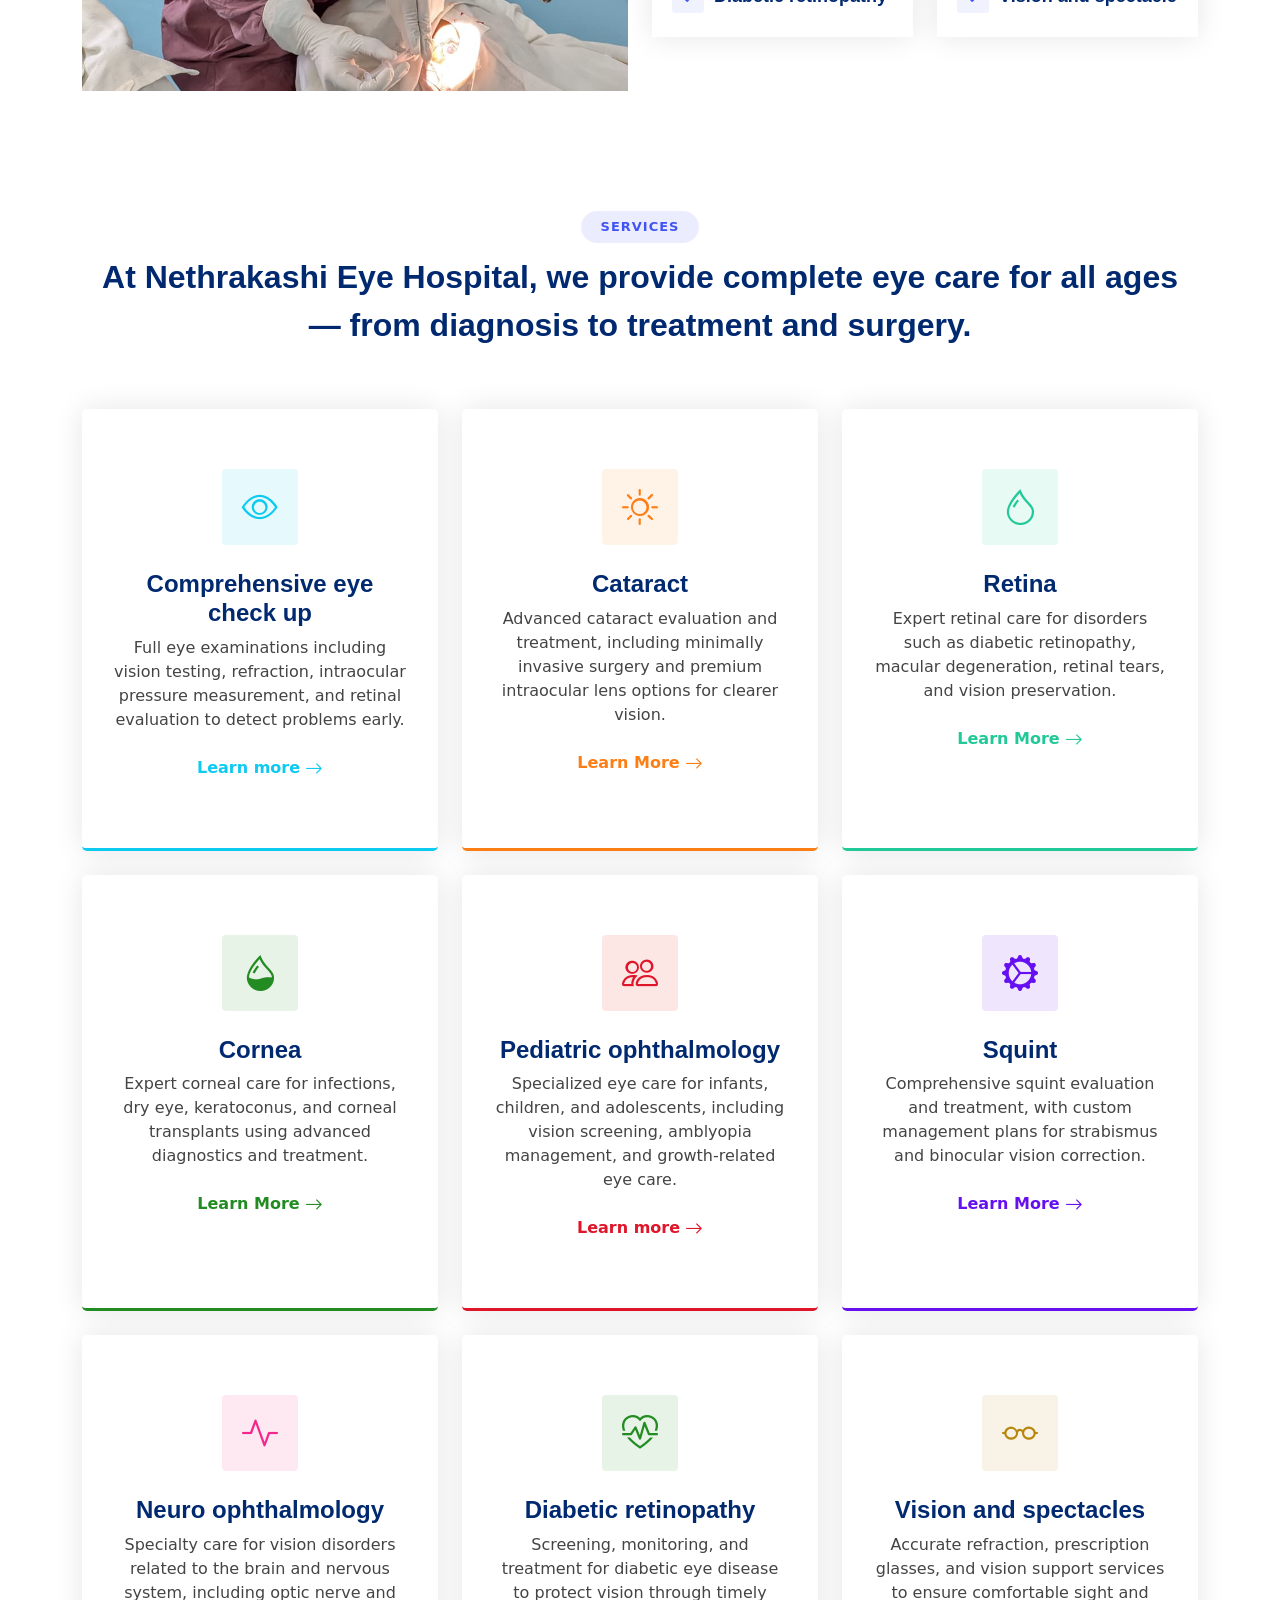
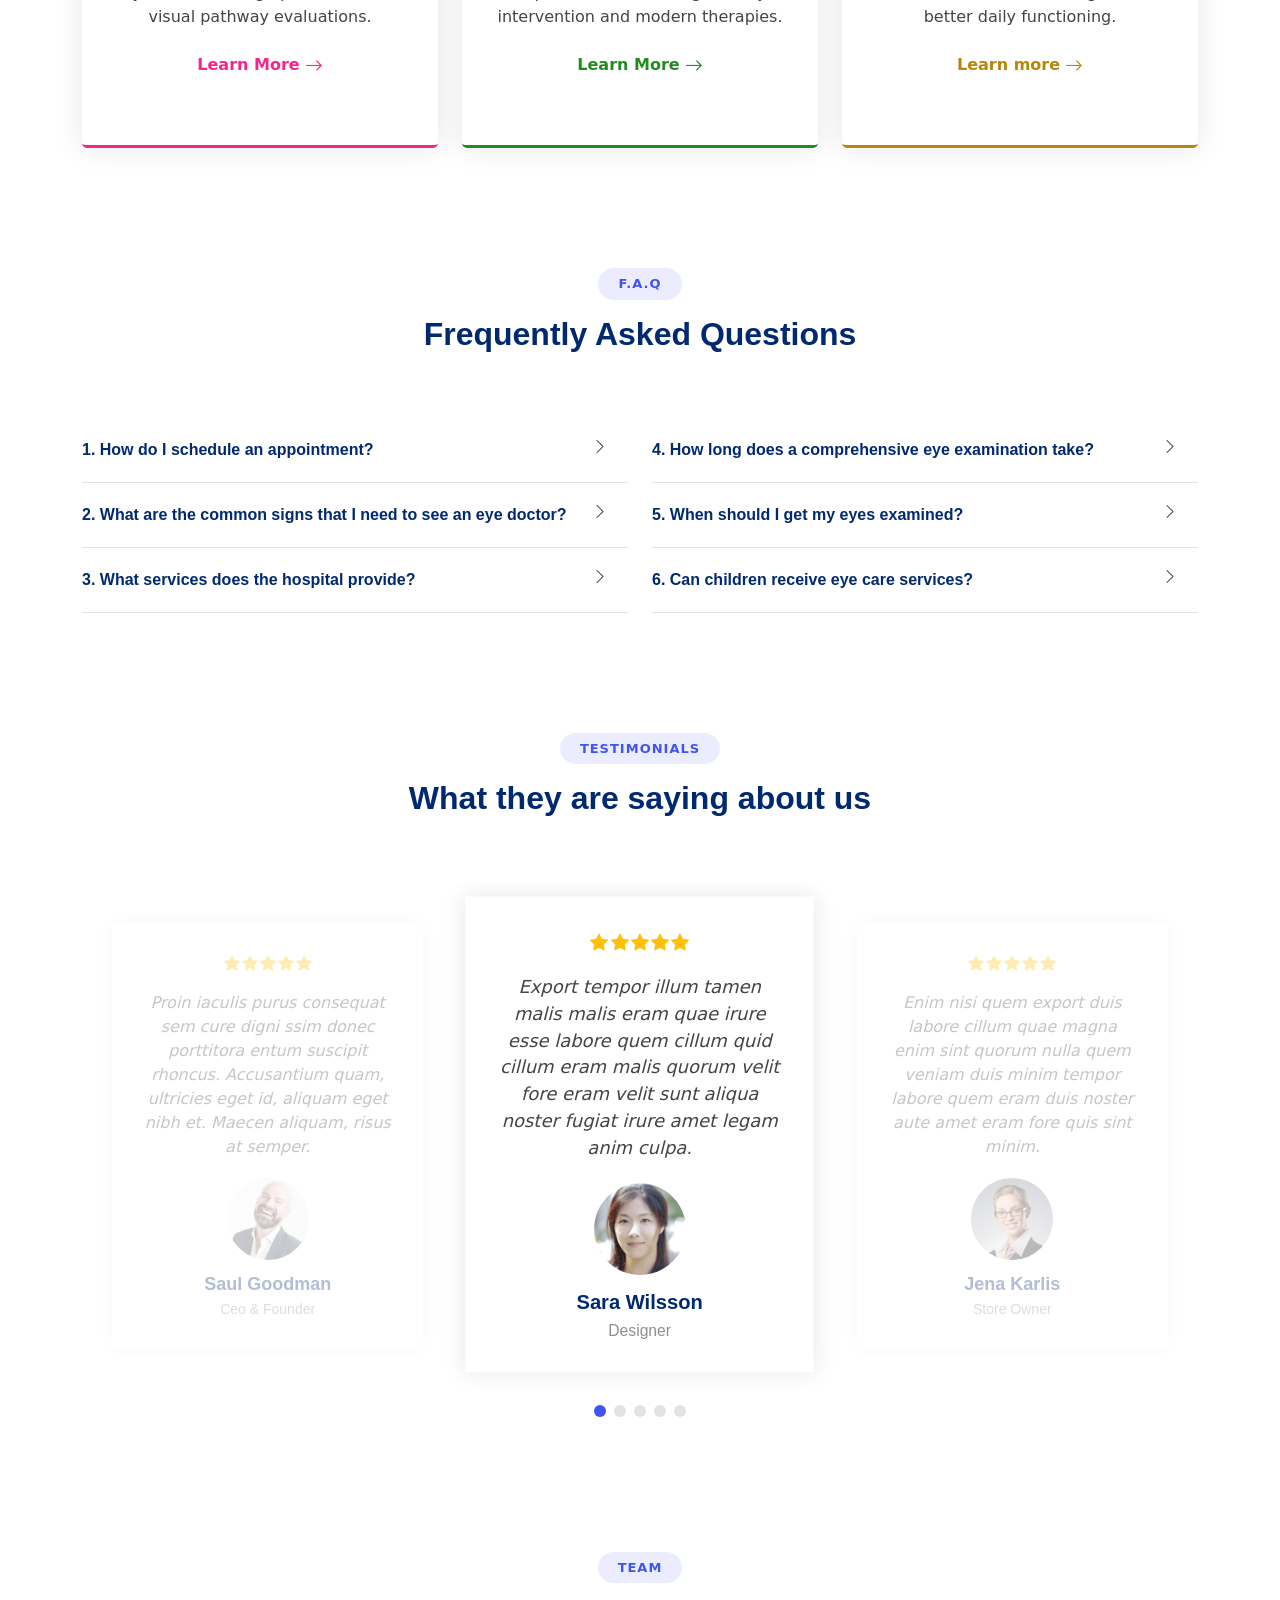
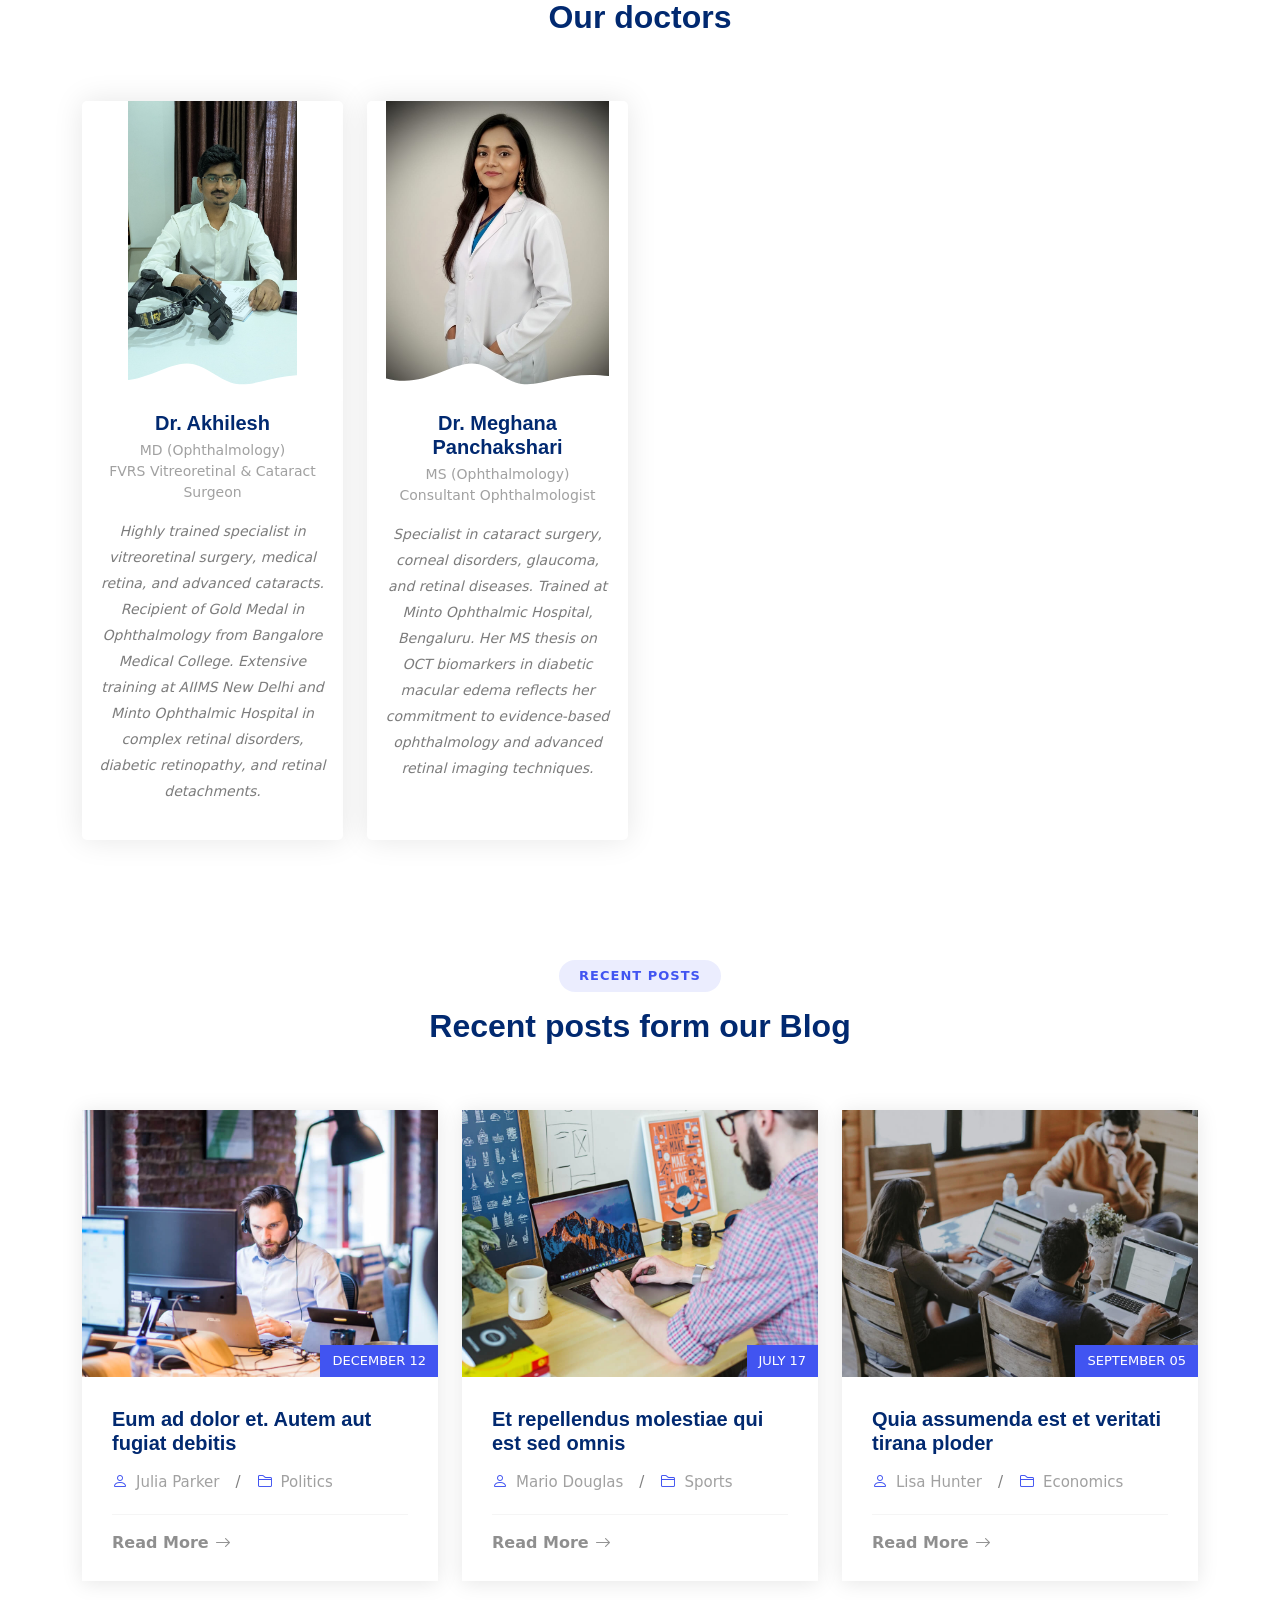
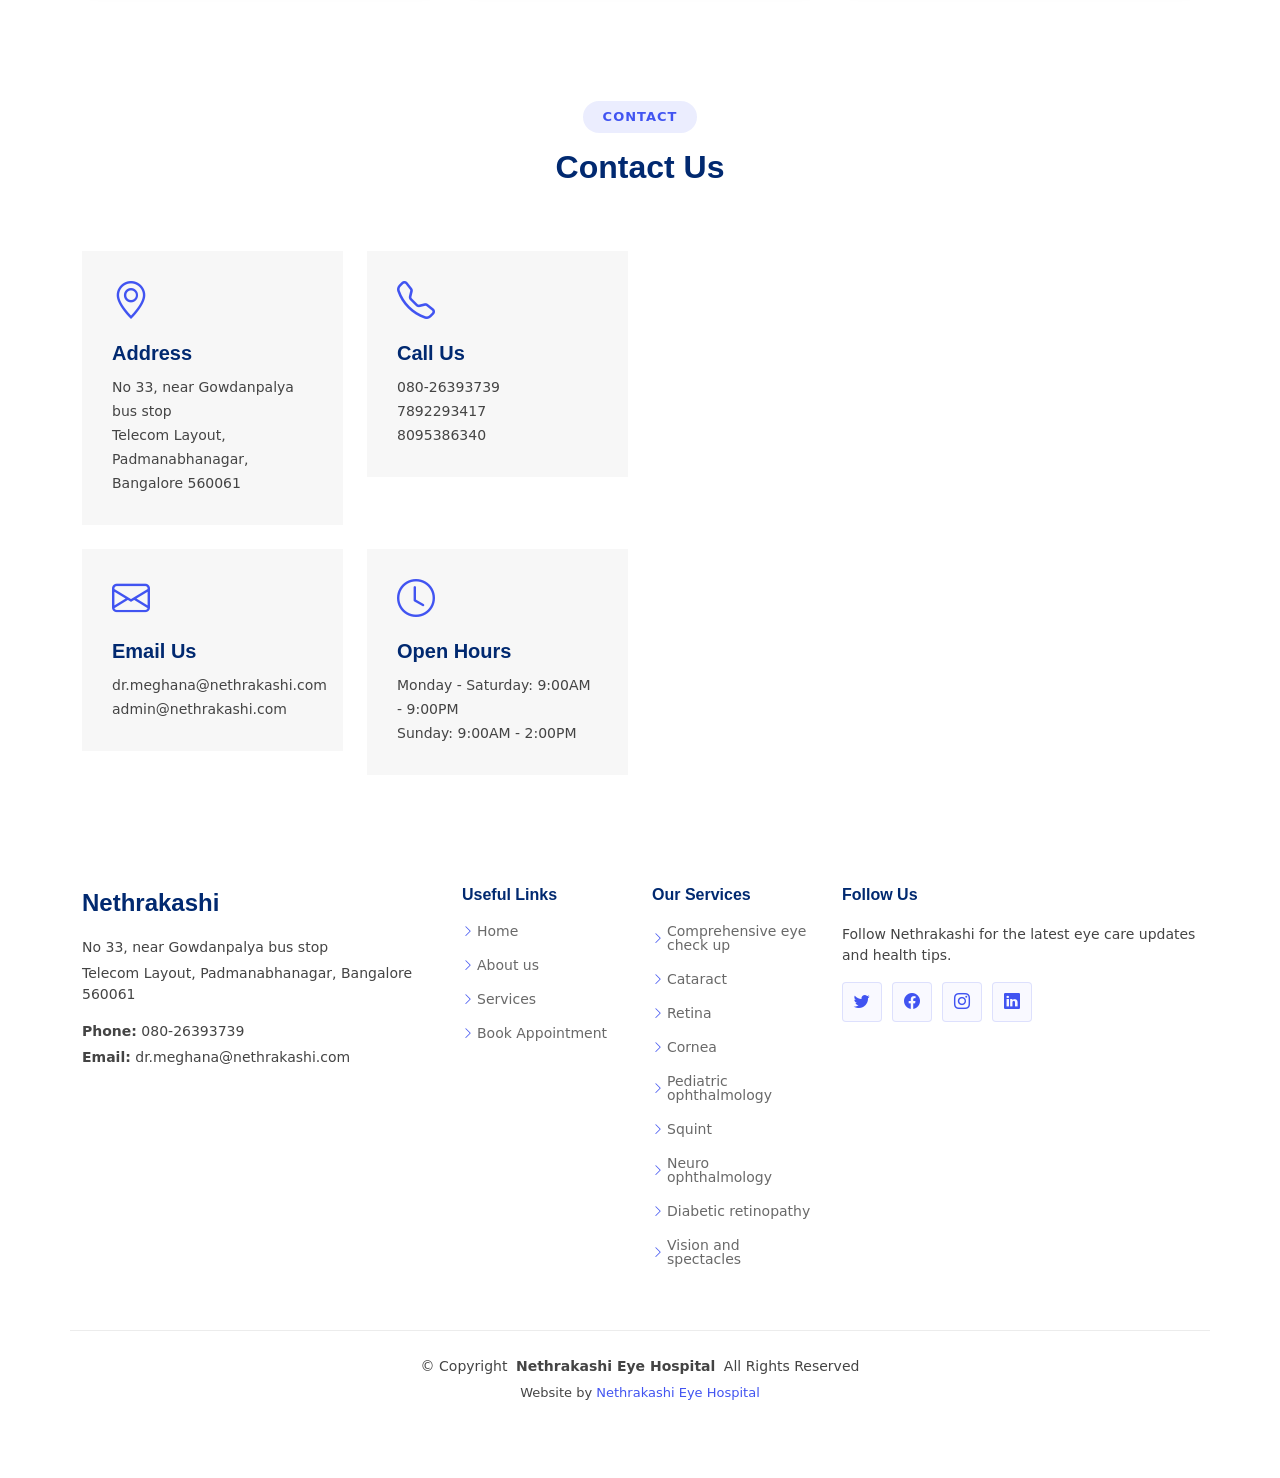
==== commit 99192106: "made some more chnages" ====
--- a/index.html
+++ b/index.html
@@ -45,7 +45,7 @@
         <ul>
           <li><a href="index.html">Home</a></li>
           <li><a href="about.html">About</a></li>
-          <li><a href="index.html#services">Services</a></li>
+          <li><a href="service-details.html">Services</a></li>
           <li><a href="index.html#contact">Contact</a></li>
         </ul>
         <i class="mobile-nav-toggle d-xl-none bi bi-list"></i>
@@ -163,7 +163,7 @@
             <div class="stats-item d-flex align-items-center w-100 h-100">
               <i class="bi bi-emoji-smile color-blue flex-shrink-0"></i>
               <div>
-                <span data-purecounter-start="0" data-purecounter-end="100" data-purecounter-duration="1" class="purecounter"></span>
+                <span data-purecounter-start="0" data-purecounter-end="250" data-purecounter-duration="1" class="purecounter"></span>
                 <p>Happy Patients</p>
               </div>
             </div>
@@ -173,7 +173,7 @@
             <div class="stats-item d-flex align-items-center w-100 h-100">
               <i class="bi bi-journal-richtext color-orange flex-shrink-0" style="color: #ee6c20;"></i>
               <div>
-                <span data-purecounter-start="0" data-purecounter-end="50" data-purecounter-duration="1" class="purecounter"></span>
+                <span data-purecounter-start="0" data-purecounter-end="42" data-purecounter-duration="1" class="purecounter"></span>
                 <p>Surgeries</p>
               </div>
             </div>
@@ -193,7 +193,7 @@
             <div class="stats-item d-flex align-items-center w-100 h-100">
               <i class="bi bi-person-heart" style="color: #bb0852;"></i>
               <div>
-                <span data-purecounter-start="0" data-purecounter-end="3" data-purecounter-duration="1" class="purecounter"></span>
+                <span data-purecounter-start="0" data-purecounter-end="2" data-purecounter-duration="1" class="purecounter"></span>
                 <p>Experienced doctors</p>
               </div>
             </div>
@@ -228,42 +228,56 @@
               <div class="col-md-6" data-aos="fade-up" data-aos-delay="200">
                 <div class="feature-box d-flex align-items-center">
                   <i class="bi bi-check"></i>
-                  <h3>Comprehensive eye exam</h3>
+                  <h3>Comprehensive eye check up</h3>
+                </div>
+              </div><!-- End Feature Item -->
+
+              <div class="col-md-6" data-aos="fade-up" data-aos-delay="200">
+                <div class="feature-box d-flex align-items-center">
+                  <i class="bi bi-check"></i>
+                  <h3>Cataract</h3>
                 </div>
               </div><!-- End Feature Item -->
 
               <div class="col-md-6" data-aos="fade-up" data-aos-delay="300">
                 <div class="feature-box d-flex align-items-center">
                   <i class="bi bi-check"></i>
-                  <h3>Diabetic eye care</h3>
+                  <h3>Retina</h3>
                 </div>
               </div><!-- End Feature Item -->
 
               <div class="col-md-6" data-aos="fade-up" data-aos-delay="400">
                 <div class="feature-box d-flex align-items-center">
                   <i class="bi bi-check"></i>
-                  <h3>Surgery</h3>
+                  <h3>Cornea</h3>
                 </div>
               </div><!-- End Feature Item -->
 
               <div class="col-md-6" data-aos="fade-up" data-aos-delay="500">
                 <div class="feature-box d-flex align-items-center">
                   <i class="bi bi-check"></i>
-                  <h3>Rerum omnis sint</h3>
+                  <h3>Pediatric ophthalmology</h3>
                 </div>
               </div><!-- End Feature Item -->
 
               <div class="col-md-6" data-aos="fade-up" data-aos-delay="600">
                 <div class="feature-box d-flex align-items-center">
                   <i class="bi bi-check"></i>
-                  <h3>Alias possimus</h3>
+                  <h3>Neuro ophthalmology</h3>
                 </div>
               </div><!-- End Feature Item -->
 
               <div class="col-md-6" data-aos="fade-up" data-aos-delay="700">
                 <div class="feature-box d-flex align-items-center">
                   <i class="bi bi-check"></i>
-                  <h3>Repellendus molli</h3>
+                  <h3>Diabetic retinopathy</h3>
+                </div>
+              </div><!-- End Feature Item -->
+
+              <div class="col-md-6" data-aos="fade-up" data-aos-delay="700">
+                <div class="feature-box d-flex align-items-center">
+                  <i class="bi bi-check"></i>
+                  <h3>Vision and spectacle</h3>
                 </div>
               </div><!-- End Feature Item -->
 
@@ -282,7 +296,7 @@
       <!-- Section Title -->
       <div class="container section-title" data-aos="fade-up">
         <h2>Services</h2>
-        <p>Check Our Services<br></p>
+<p>At Nethrakashi Eye Hospital, we provide complete eye care for all ages — from diagnosis to treatment and surgery.</p>
       </div><!-- End Section Title -->
 
       <div class="container">
@@ -291,55 +305,82 @@
 
           <div class="col-lg-4 col-md-6" data-aos="fade-up" data-aos-delay="100">
             <div class="service-item item-cyan position-relative">
-              <i class="bi bi-activity icon"></i>
-              <h3>Nesciunt Mete</h3>
-              <p>Provident nihil minus qui consequatur non omnis maiores. Eos accusantium minus dolores iure perferendis tempore et consequatur.</p>
-              <a href="#" class="read-more stretched-link"><span>Read More</span> <i class="bi bi-arrow-right"></i></a>
+              <i class="bi bi-eye icon"></i>
+              <h3>Comprehensive eye check up</h3>
+              <p>Full eye examinations including vision testing, refraction, intraocular pressure measurement, and retinal evaluation to detect problems early.</p>
+              <a href="booking.html" class="read-more stretched-link"><span>Learn more</span> <i class="bi bi-arrow-right"></i></a>
             </div>
           </div><!-- End Service Item -->
 
           <div class="col-lg-4 col-md-6" data-aos="fade-up" data-aos-delay="200">
             <div class="service-item item-orange position-relative">
-              <i class="bi bi-broadcast icon"></i>
-              <h3>Eosle Commodi</h3>
-              <p>Ut autem aut autem non a. Sint sint sit facilis nam iusto sint. Libero corrupti neque eum hic non ut nesciunt dolorem.</p>
-              <a href="#" class="read-more stretched-link"><span>Read More</span> <i class="bi bi-arrow-right"></i></a>
+              <i class="bi bi-sun icon"></i>
+              <h3>Cataract</h3>
+              <p>Advanced cataract evaluation and treatment, including minimally invasive surgery and premium intraocular lens options for clearer vision.</p>
+              <a href="service-details.html" class="read-more stretched-link"><span>Learn More</span> <i class="bi bi-arrow-right"></i></a>
             </div>
           </div><!-- End Service Item -->
 
           <div class="col-lg-4 col-md-6" data-aos="fade-up" data-aos-delay="300">
             <div class="service-item item-teal position-relative">
-              <i class="bi bi-easel icon"></i>
-              <h3>Ledo Markt</h3>
-              <p>Ut excepturi voluptatem nisi sed. Quidem fuga consequatur. Minus ea aut. Vel qui id voluptas adipisci eos earum corrupti.</p>
-              <a href="#" class="read-more stretched-link"><span>Read More</span> <i class="bi bi-arrow-right"></i></a>
+              <i class="bi bi-droplet icon"></i>
+              <h3>Retina</h3>
+              <p>Expert retinal care for disorders such as diabetic retinopathy, macular degeneration, retinal tears, and vision preservation.</p>
+              <a href="service-details.html" class="read-more stretched-link"><span>Learn More</span> <i class="bi bi-arrow-right"></i></a>
             </div>
           </div><!-- End Service Item -->
 
           <div class="col-lg-4 col-md-6" data-aos="fade-up" data-aos-delay="400">
+            <div class="service-item item-green position-relative">
+              <i class="bi bi-droplet-half icon"></i>
+              <h3>Cornea</h3>
+              <p>Expert corneal care for infections, dry eye, keratoconus, and corneal transplants using advanced diagnostics and treatment.</p>
+              <a href="service-details.html" class="read-more stretched-link"><span>Learn More</span> <i class="bi bi-arrow-right"></i></a>
+            </div>
+          </div><!-- End Service Item -->
+
+          <div class="col-lg-4 col-md-6" data-aos="fade-up" data-aos-delay="500">
             <div class="service-item item-red position-relative">
-              <i class="bi bi-bounding-box-circles icon"></i>
-              <h3>Asperiores Commodi</h3>
-              <p>Non et temporibus minus omnis sed dolor esse consequatur. Cupiditate sed error ea fuga sit provident adipisci neque.</p>
-              <a href="#" class="read-more stretched-link"><span>Read More</span> <i class="bi bi-arrow-right"></i></a>
+              <i class="bi bi-people icon"></i>
+              <h3>Pediatric ophthalmology</h3>
+              <p>Specialized eye care for infants, children, and adolescents, including vision screening, amblyopia management, and growth-related eye care.</p>
+              <a href="booking.html" class="read-more stretched-link"><span>Learn more</span> <i class="bi bi-arrow-right"></i></a>
             </div>
           </div><!-- End Service Item -->
 
-          <div class="col-lg-4 col-md-6" data-aos="fade-up" data-aos-delay="500">
+          <div class="col-lg-4 col-md-6" data-aos="fade-up" data-aos-delay="600">
             <div class="service-item item-indigo position-relative">
-              <i class="bi bi-calendar4-week icon"></i>
-              <h3>Velit Doloremque.</h3>
-              <p>Cumque et suscipit saepe. Est maiores autem enim facilis ut aut ipsam corporis aut. Sed animi at autem alias eius labore.</p>
-              <a href="#" class="read-more stretched-link"><span>Read More</span> <i class="bi bi-arrow-right"></i></a>
+              <i class="bi bi-gear-wide-connected icon"></i>
+              <h3>Squint</h3>
+              <p>Comprehensive squint evaluation and treatment, with custom management plans for strabismus and binocular vision correction.</p>
+              <a href="service-details.html" class="read-more stretched-link"><span>Learn More</span> <i class="bi bi-arrow-right"></i></a>
             </div>
           </div><!-- End Service Item -->
 
-          <div class="col-lg-4 col-md-6" data-aos="fade-up" data-aos-delay="600">
+          <div class="col-lg-4 col-md-6" data-aos="fade-up" data-aos-delay="700">
             <div class="service-item item-pink position-relative">
-              <i class="bi bi-chat-square-text icon"></i>
-              <h3>Dolori Architecto</h3>
-              <p>Hic molestias ea quibusdam eos. Fugiat enim doloremque aut neque non et debitis iure. Corrupti recusandae ducimus enim.</p>
-              <a href="#" class="read-more stretched-link"><span>Read More</span> <i class="bi bi-arrow-right"></i></a>
+              <i class="bi bi-activity icon"></i>
+              <h3>Neuro ophthalmology</h3>
+              <p>Specialty care for vision disorders related to the brain and nervous system, including optic nerve and visual pathway evaluations.</p>
+              <a href="service-details.html" class="read-more stretched-link"><span>Learn More</span> <i class="bi bi-arrow-right"></i></a>
+            </div>
+          </div><!-- End Service Item -->
+
+          <div class="col-lg-4 col-md-6" data-aos="fade-up" data-aos-delay="800">
+            <div class="service-item item-green position-relative">
+              <i class="bi bi-heart-pulse icon"></i>
+              <h3>Diabetic retinopathy</h3>
+              <p>Screening, monitoring, and treatment for diabetic eye disease to protect vision through timely intervention and modern therapies.</p>
+              <a href="service-details.html" class="read-more stretched-link"><span>Learn More</span> <i class="bi bi-arrow-right"></i></a>
+            </div>
+          </div><!-- End Service Item -->
+
+          <div class="col-lg-4 col-md-6" data-aos="fade-up" data-aos-delay="900">
+            <div class="service-item item-gold position-relative">
+              <i class="bi bi-eyeglasses icon"></i>
+              <h3>Vision and spectacles</h3>
+              <p>Accurate refraction, prescription glasses, and vision support services to ensure comfortable sight and better daily functioning.</p>
+              <a href="booking.html" class="read-more stretched-link"><span>Learn more</span> <i class="bi bi-arrow-right"></i></a>
             </div>
           </div><!-- End Service Item -->
 
@@ -500,7 +541,7 @@
               </div><!-- End Faq item-->
 
 
-              <div class="faq-item faq-active">
+              <div class="faq-item">
                 <h3>5. When should I get my eyes examined?</h3>
                 <div class="faq-content">
                   <p>Adults should generally have a comprehensive eye exam every 1–2 years, depending on age, vision status, and risk factors. Children and people with diabetes or other eye conditions may need more frequent exams.</p>
@@ -662,7 +703,7 @@
       <!-- Section Title -->
       <div class="container section-title" data-aos="fade-up">
         <h2>Team</h2>
-        <p>Our hard working team</p>
+        <p>Our doctors</p>
       </div><!-- End Section Title -->
 
       <div class="container">
@@ -1024,10 +1065,15 @@
         <div class="col-lg-2 col-md-3 footer-links">
           <h4>Our Services</h4>
           <ul>
-            <li><i class="bi bi-chevron-right"></i> <a href="index.html#services">Comprehensive eye exam</a></li>
-            <li><i class="bi bi-chevron-right"></i> <a href="index.html#services">Diabetic eye care</a></li>
-            <li><i class="bi bi-chevron-right"></i> <a href="service-details.html">Surgery</a></li>
-            <li><i class="bi bi-chevron-right"></i> <a href="service-details.html">Retina &amp; glaucoma care</a></li>
+            <li><i class="bi bi-chevron-right"></i> <a href="index.html#services">Comprehensive eye check up</a></li>
+            <li><i class="bi bi-chevron-right"></i> <a href="index.html#services">Cataract</a></li>
+            <li><i class="bi bi-chevron-right"></i> <a href="index.html#services">Retina</a></li>
+            <li><i class="bi bi-chevron-right"></i> <a href="index.html#services">Cornea</a></li>
+            <li><i class="bi bi-chevron-right"></i> <a href="index.html#services">Pediatric ophthalmology</a></li>
+            <li><i class="bi bi-chevron-right"></i> <a href="index.html#services">Squint</a></li>
+            <li><i class="bi bi-chevron-right"></i> <a href="index.html#services">Neuro ophthalmology</a></li>
+            <li><i class="bi bi-chevron-right"></i> <a href="index.html#services">Diabetic retinopathy</a></li>
+            <li><i class="bi bi-chevron-right"></i> <a href="index.html#services">Vision and spectacles</a></li>
           </ul>
         </div>
 
@@ -1035,9 +1081,9 @@
           <h4>Follow Us</h4>
           <p>Follow Nethrakashi for the latest eye care updates and health tips.</p>
           <div class="social-links d-flex">
-            <a href="#" aria-label="Twitter"><i class="bi bi-twitter"></i></a>
-            <a href="#" aria-label="Facebook"><i class="bi bi-facebook"></i></a>
-            <a href="#" aria-label="Instagram"><i class="bi bi-instagram"></i></a>
+            <a href="https://twitter.com/nethrakashi" aria-label="Twitter"><i class="bi bi-twitter"></i></a>
+            <a href="https://www.facebook.com/nethrakashi" aria-label="Facebook"><i class="bi bi-facebook"></i></a>
+            <a href="https://www.instagram.com/nethra.kashi/" aria-label="Instagram"><i class="bi bi-instagram"></i></a>
             <a href="#" aria-label="LinkedIn"><i class="bi bi-linkedin"></i></a>
           </div>
         </div>
--- a/assets/css/main.css
+++ b/assets/css/main.css
@@ -1252,6 +1252,41 @@
   background: #f3268c;
 }
 
+.services .service-item.item-gold {
+  border-bottom: 3px solid #B8860B;
+}
+
+.services .service-item.item-gold .icon {
+  color: #B8860B;
+  background: rgba(184, 134, 11, 0.1);
+}
+
+.services .service-item.item-gold .read-more {
+  color: #B8860B;
+}
+
+.services .service-item.item-gold:hover {
+  background: #B8860B;
+}
+
+.services .service-item.item-green {
+  border-bottom: 3px solid #228B22; /* forest green border */
+}
+
+.services .service-item.item-green .icon {
+  color: #228B22; /* green icon */
+  background: rgba(34, 139, 34, 0.1); /* subtle green background */
+}
+
+.services .service-item.item-green .read-more {
+  color: #228B22; /* green link */
+}
+
+.services .service-item.item-green:hover {
+  background: #228B22; /* green background on hover */
+  color: #fff; /* switch text to white for contrast */
+}
+
 .services .service-item:hover h3,
 .services .service-item:hover p,
 .services .service-item:hover .read-more {
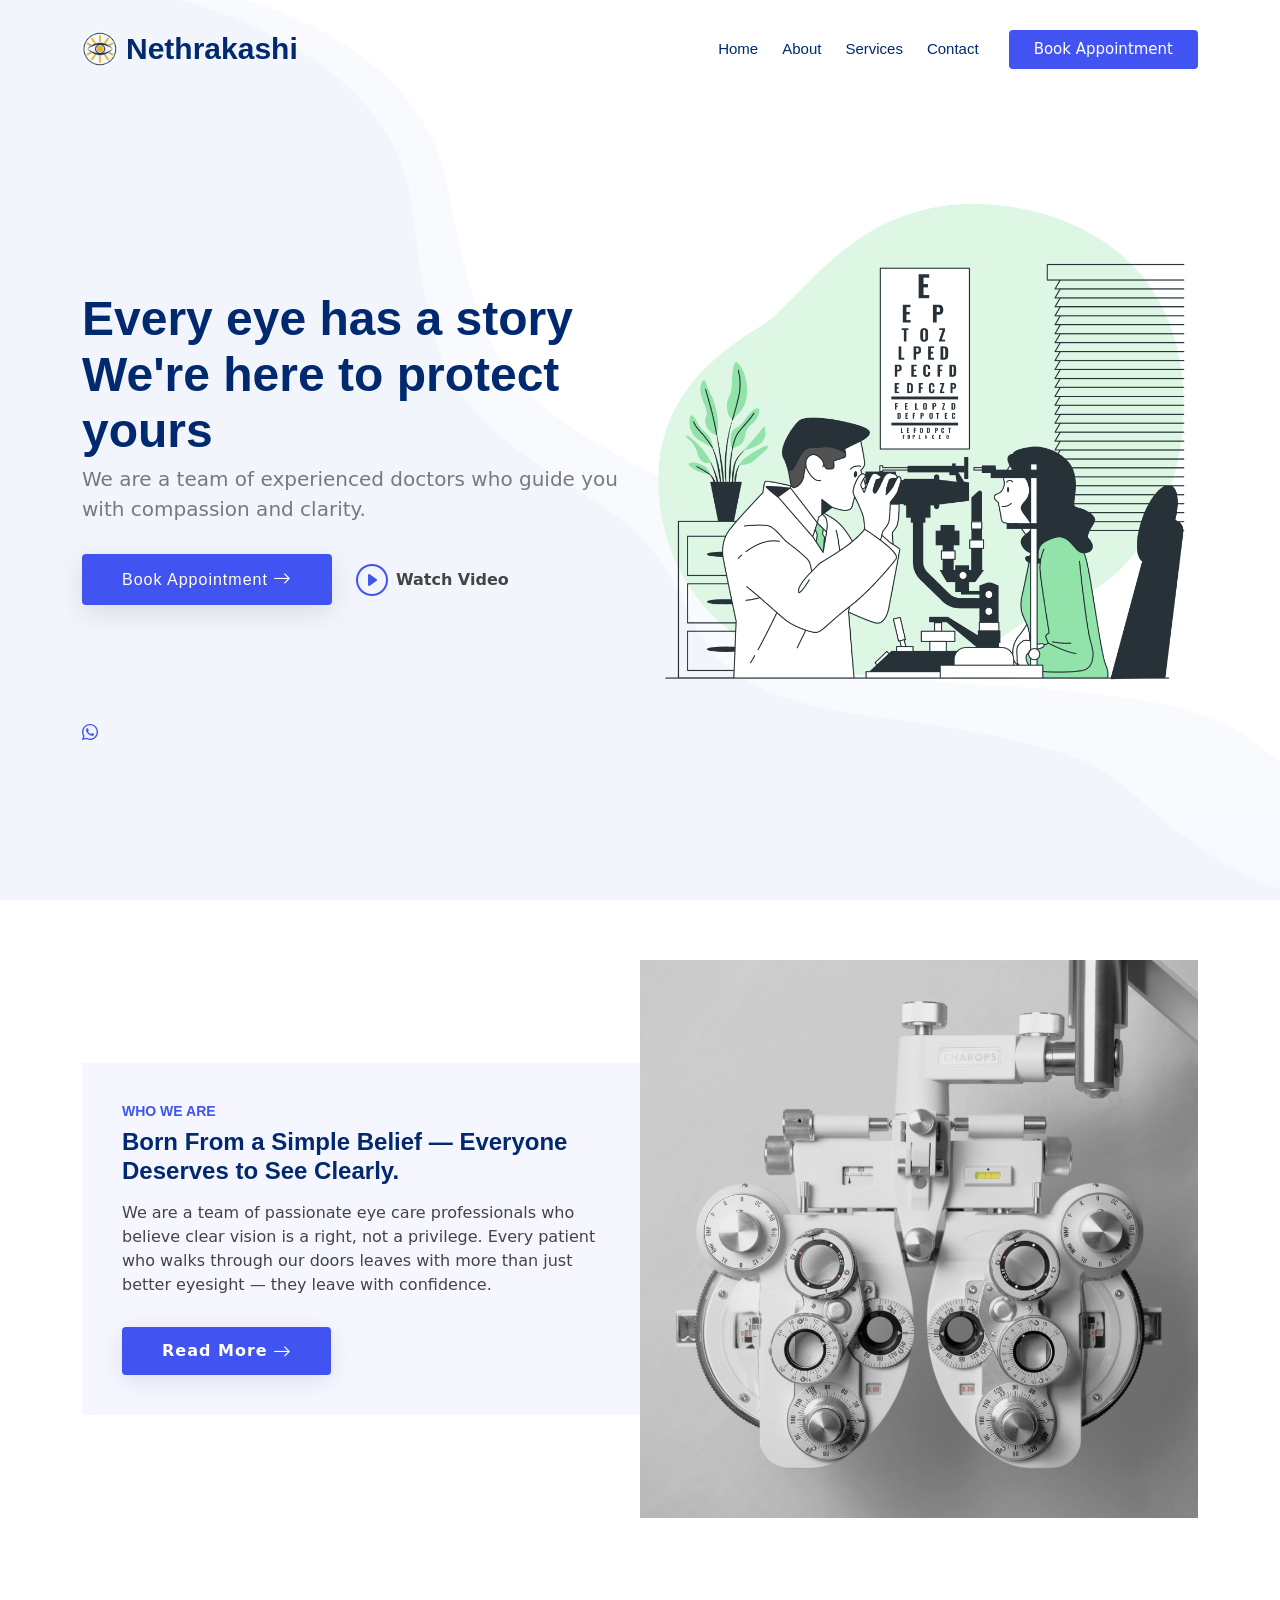
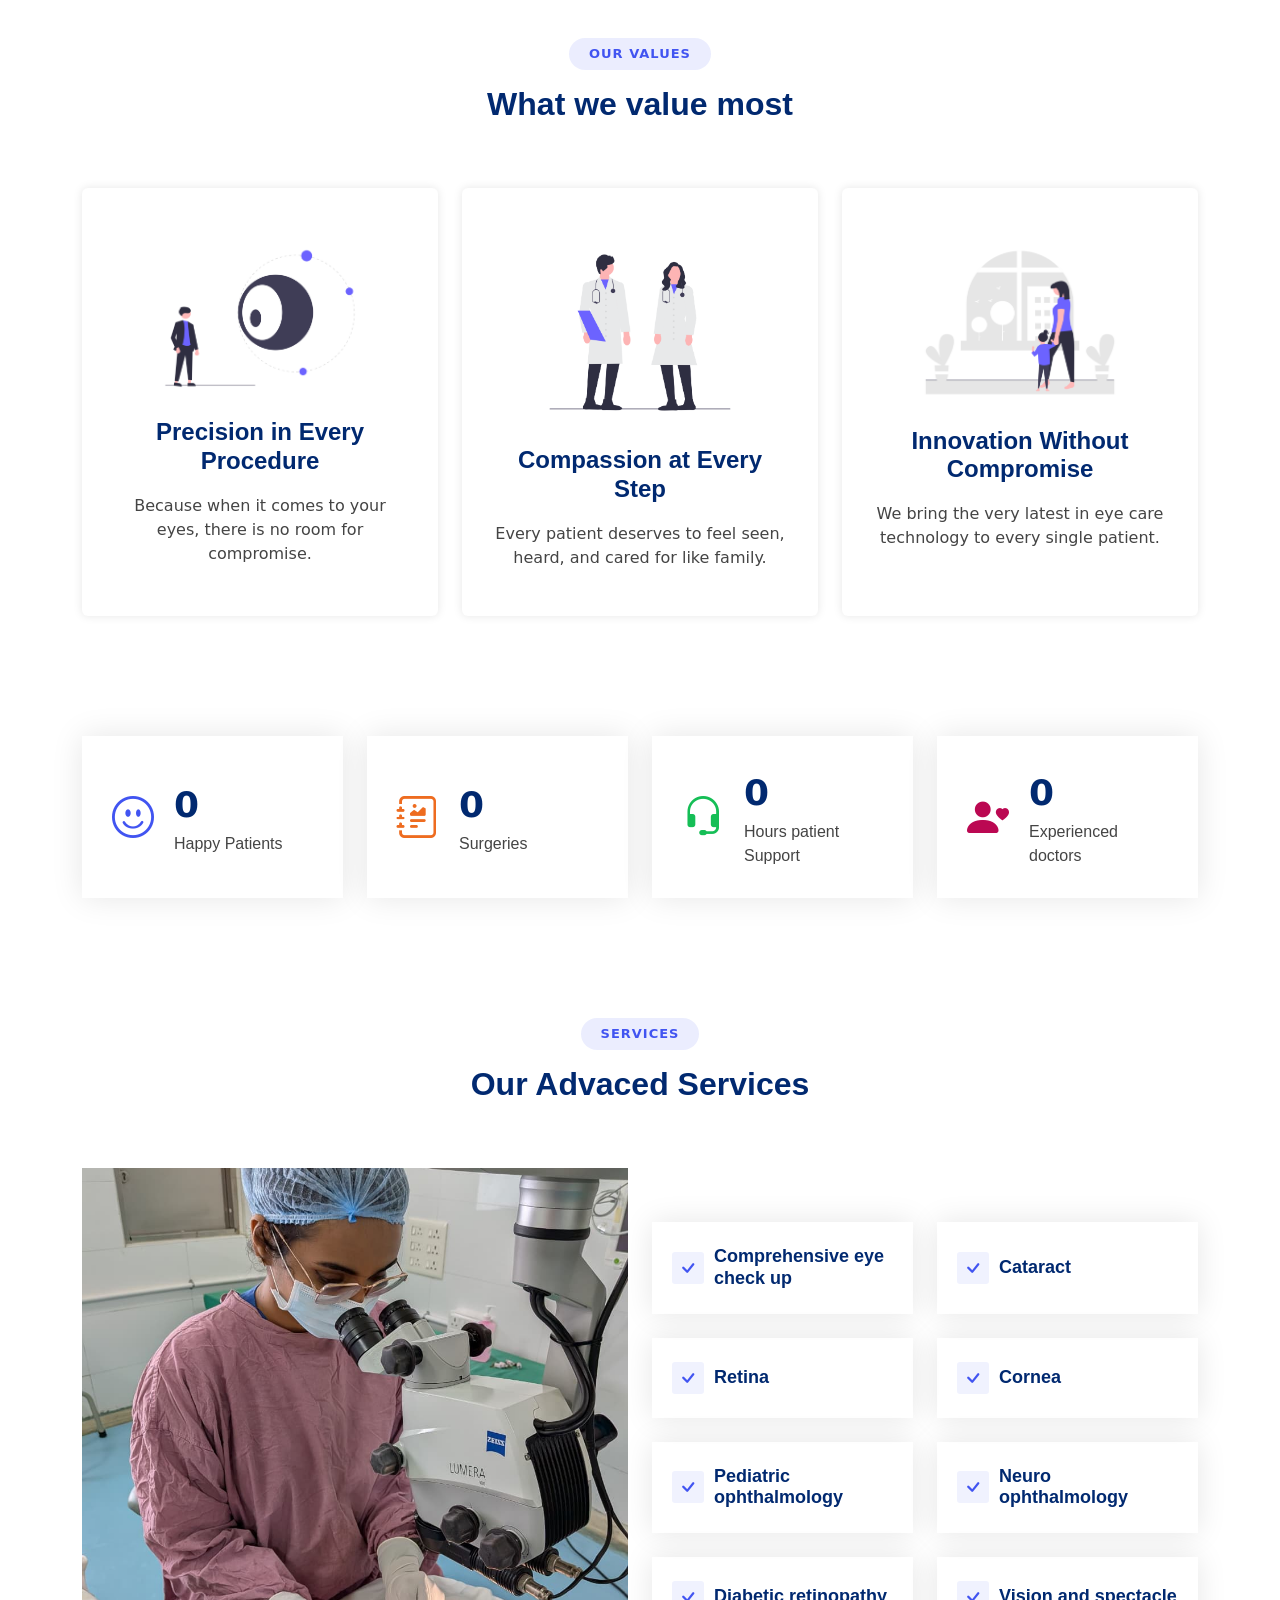
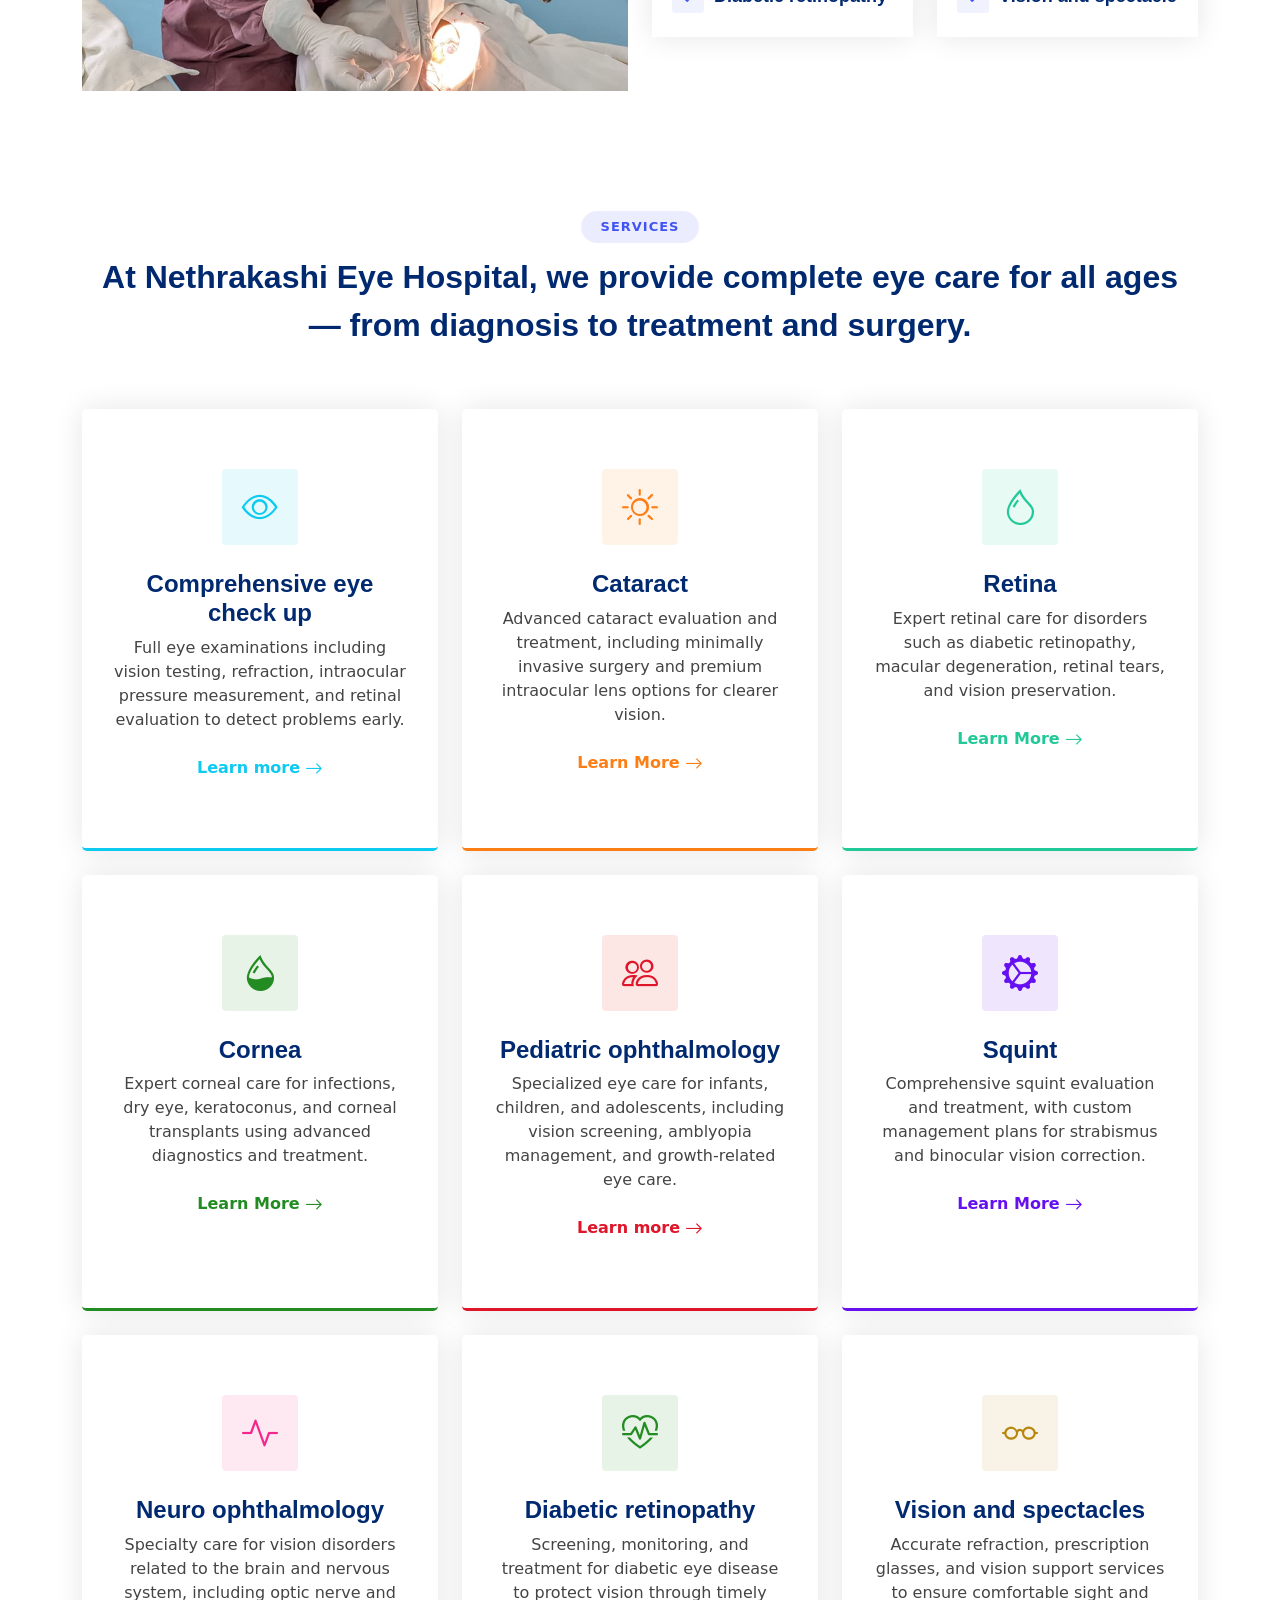
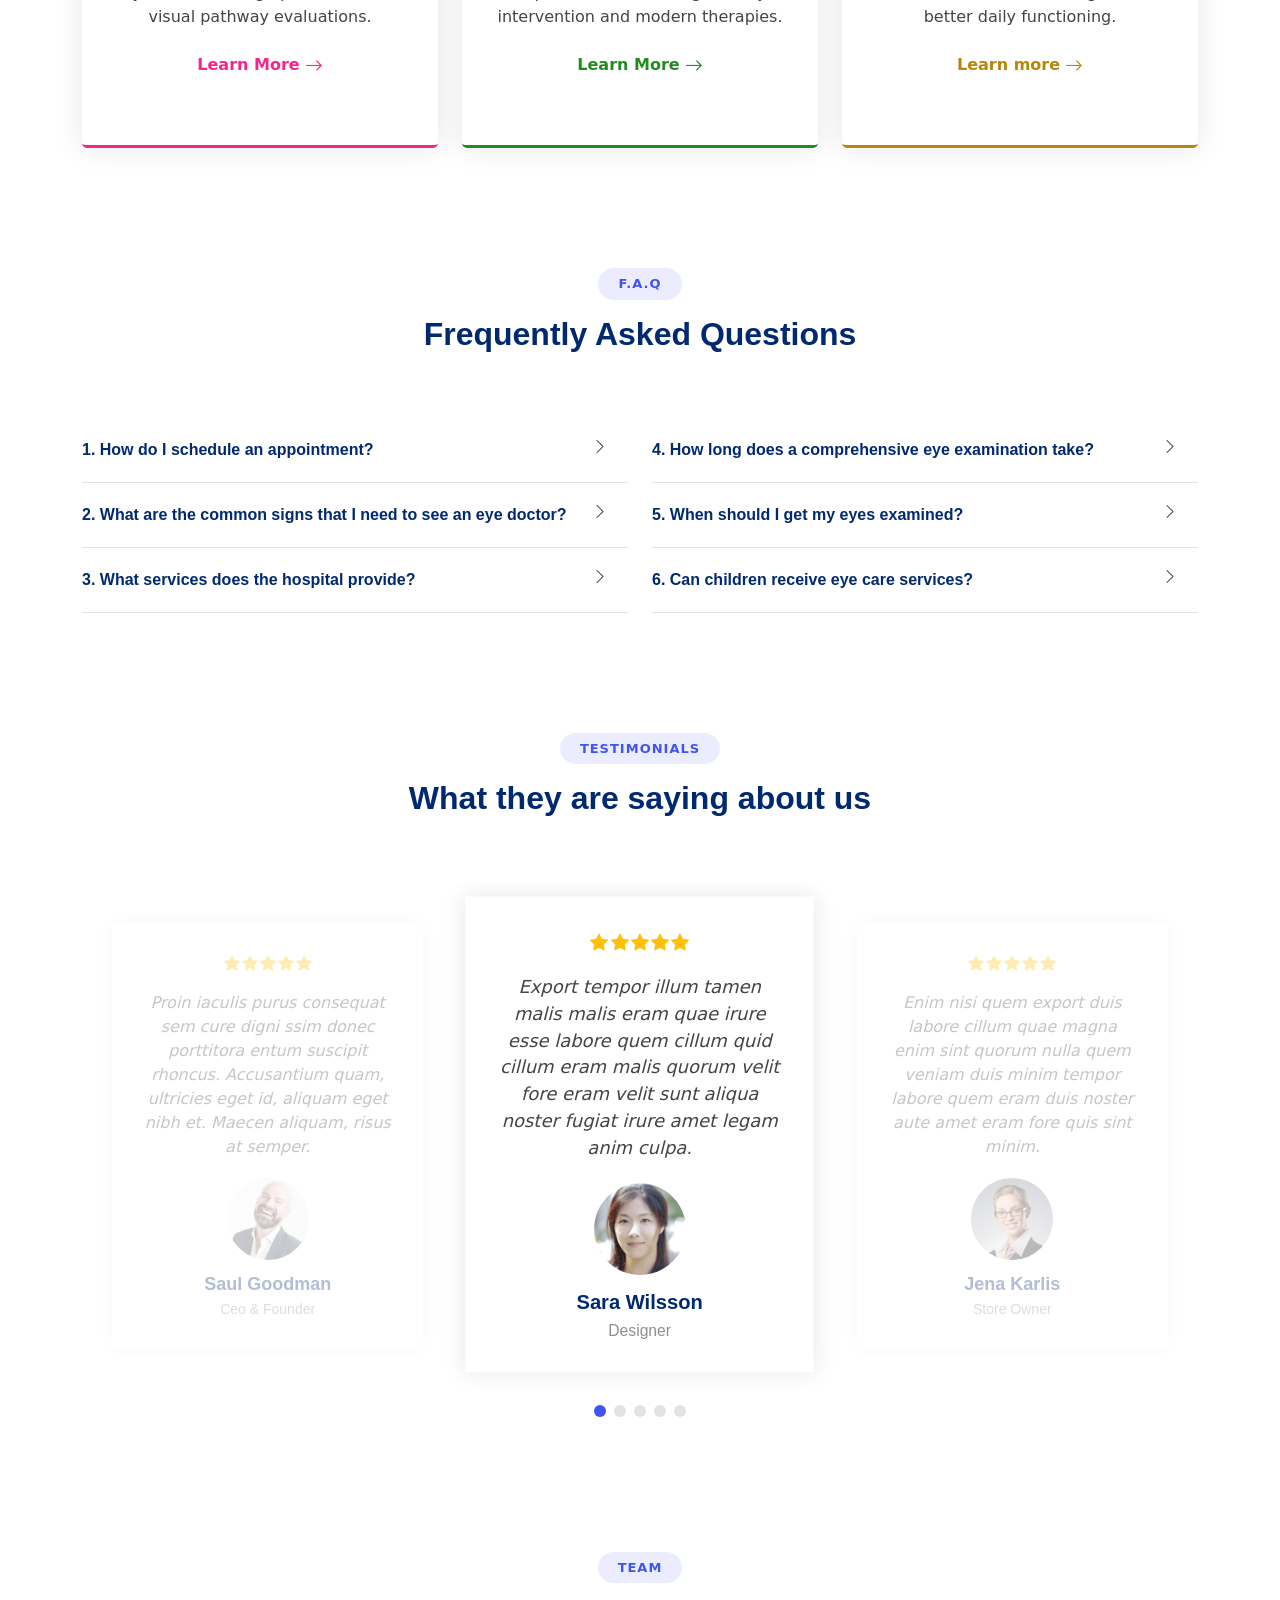
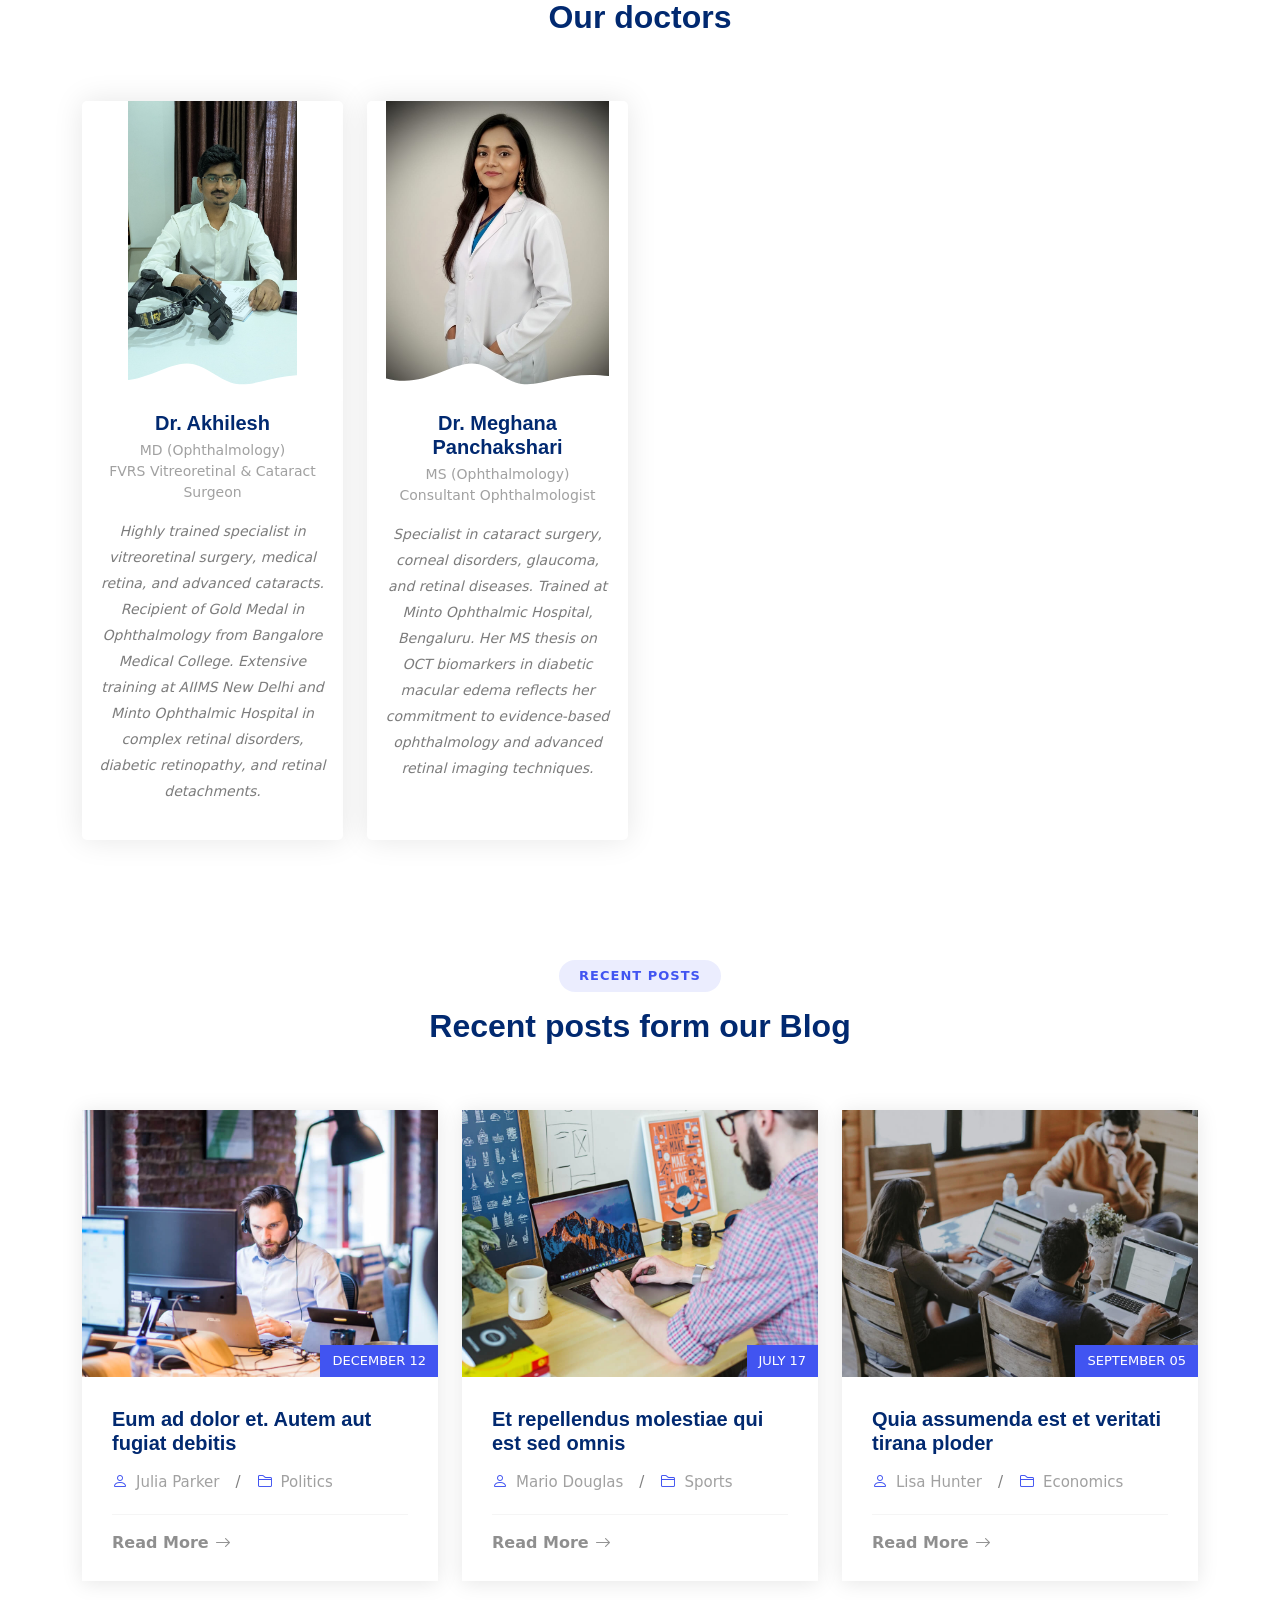
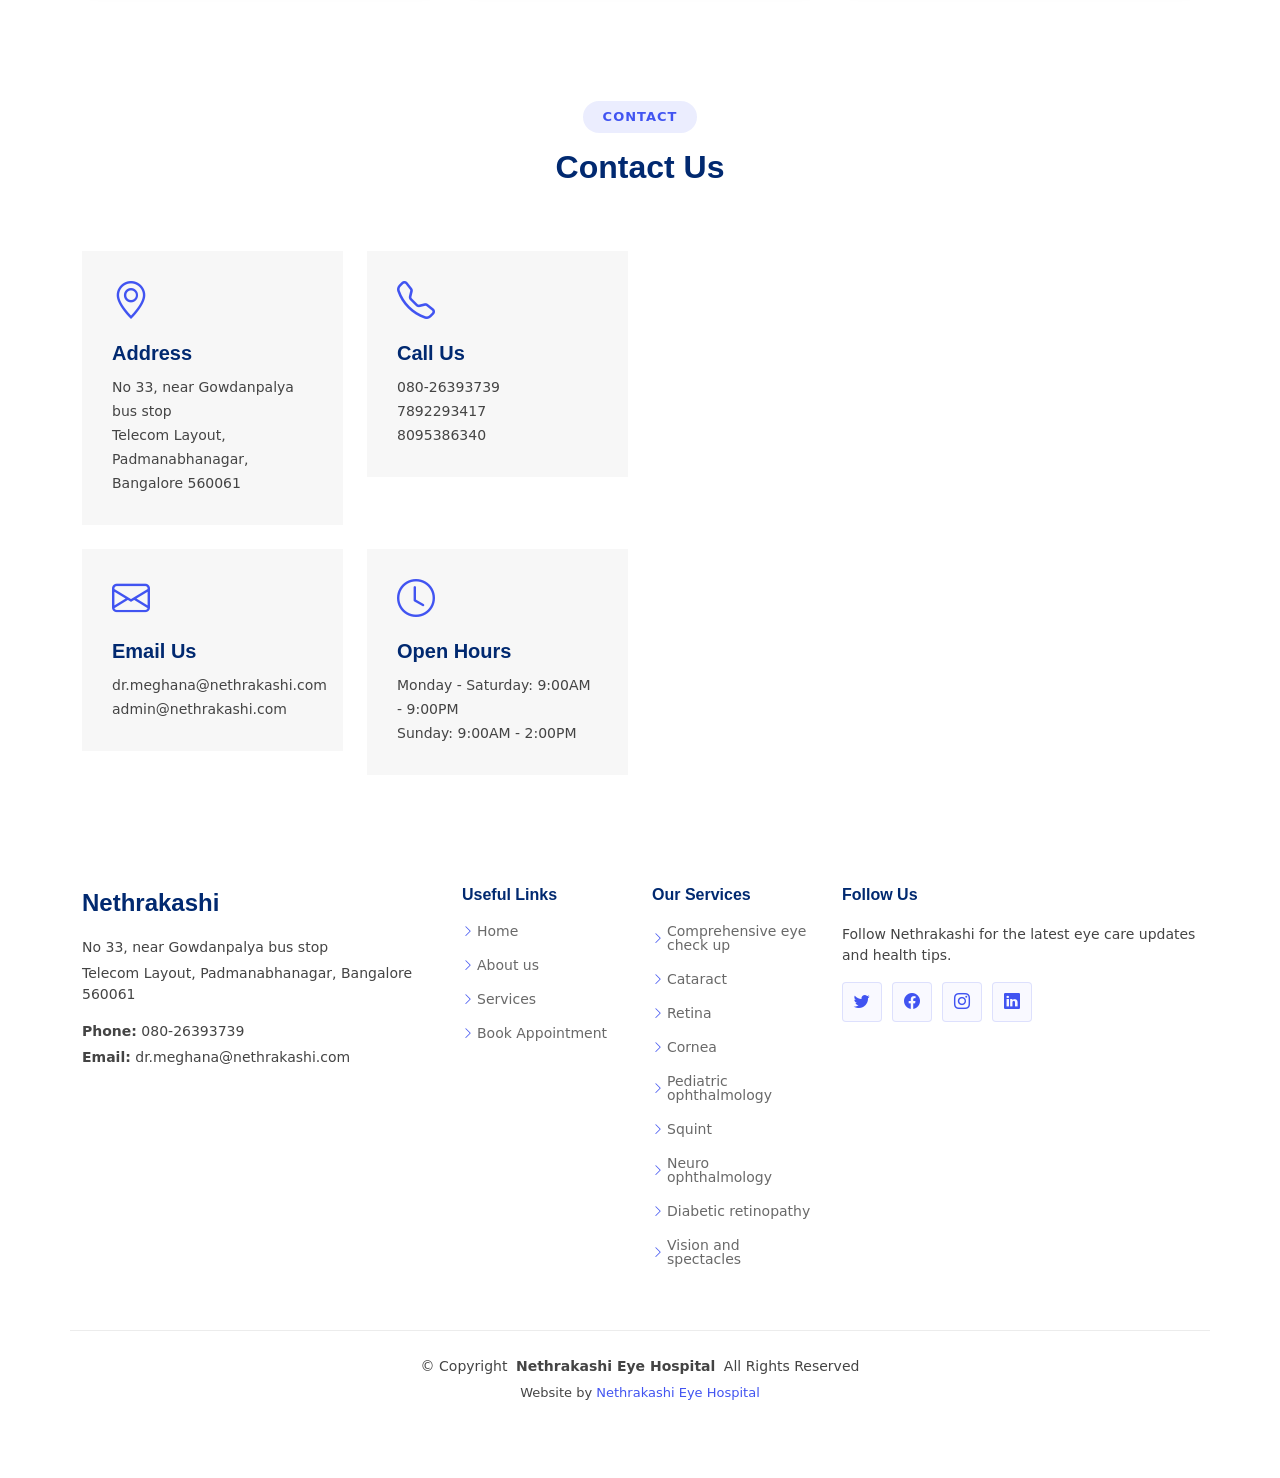
==== commit 8cd0efce: "Add WhatsApp chat link to index.html" ====
--- a/index.html
+++ b/index.html
@@ -75,6 +75,13 @@
             <img src="assets/img/hero-img.png" class="img-fluid animated" alt="">
           </div>
         </div>
+<a href="https://wa.me/919008350847?text=Hi,%20can%20I%20know%20more%20about%20this?"
+   class="whatsapp-float"
+   target="_blank"
+   aria-label="Chat on WhatsApp">
+    <i class="bi bi-whatsapp"></i>
+</a>
+        
       </div>
 
     </section><!-- /Hero Section -->
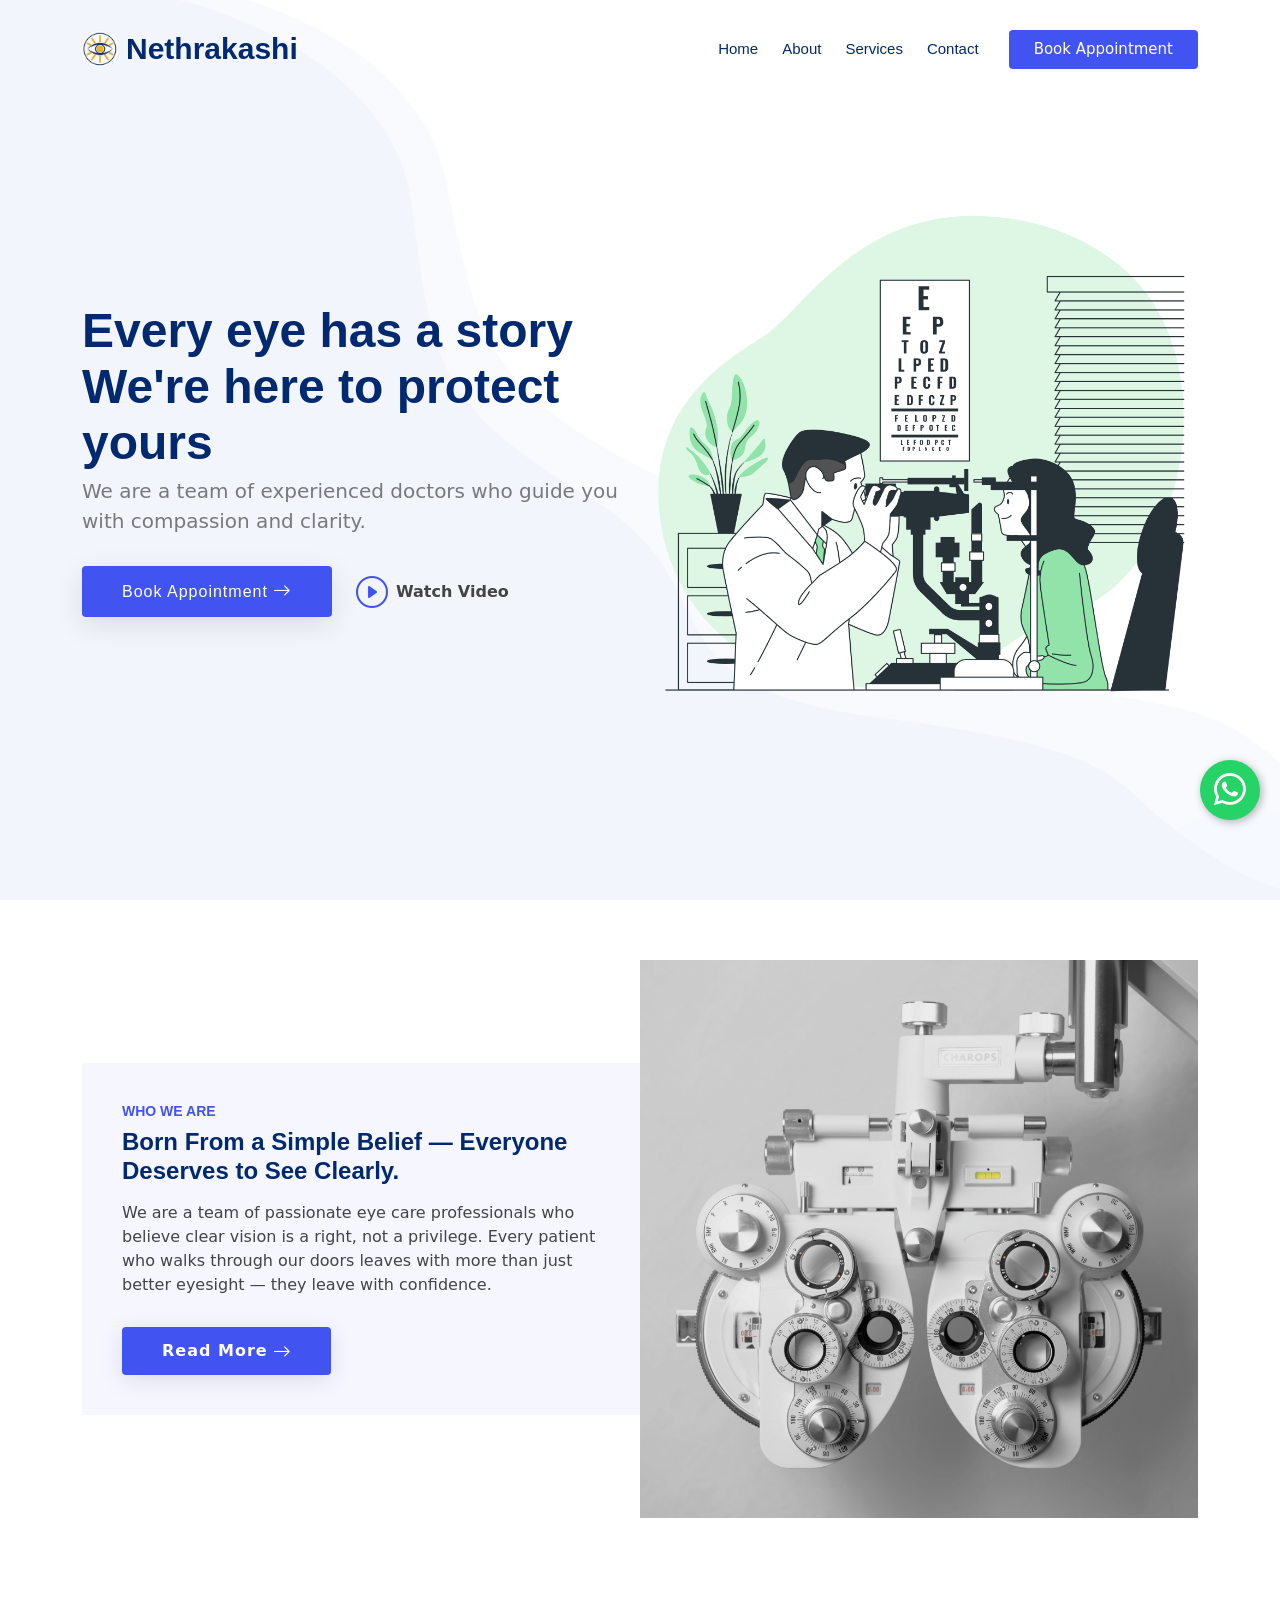
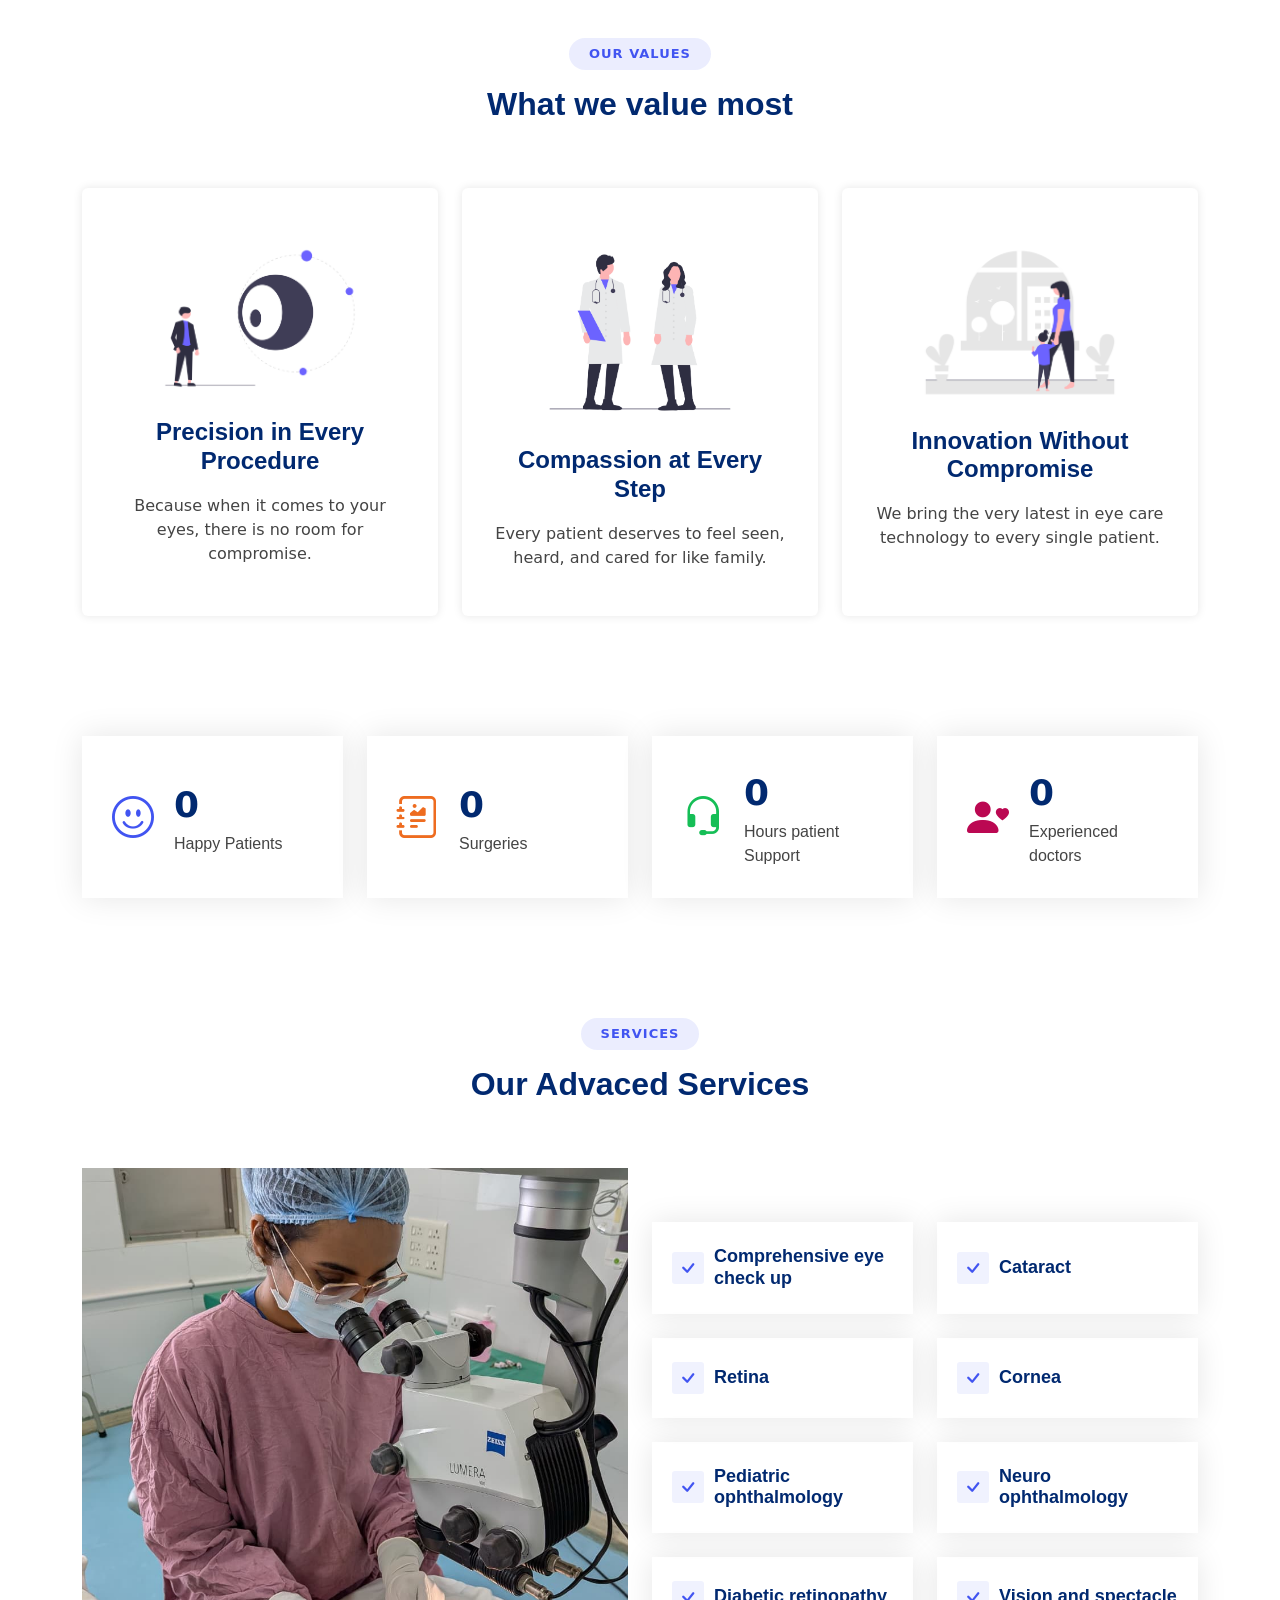
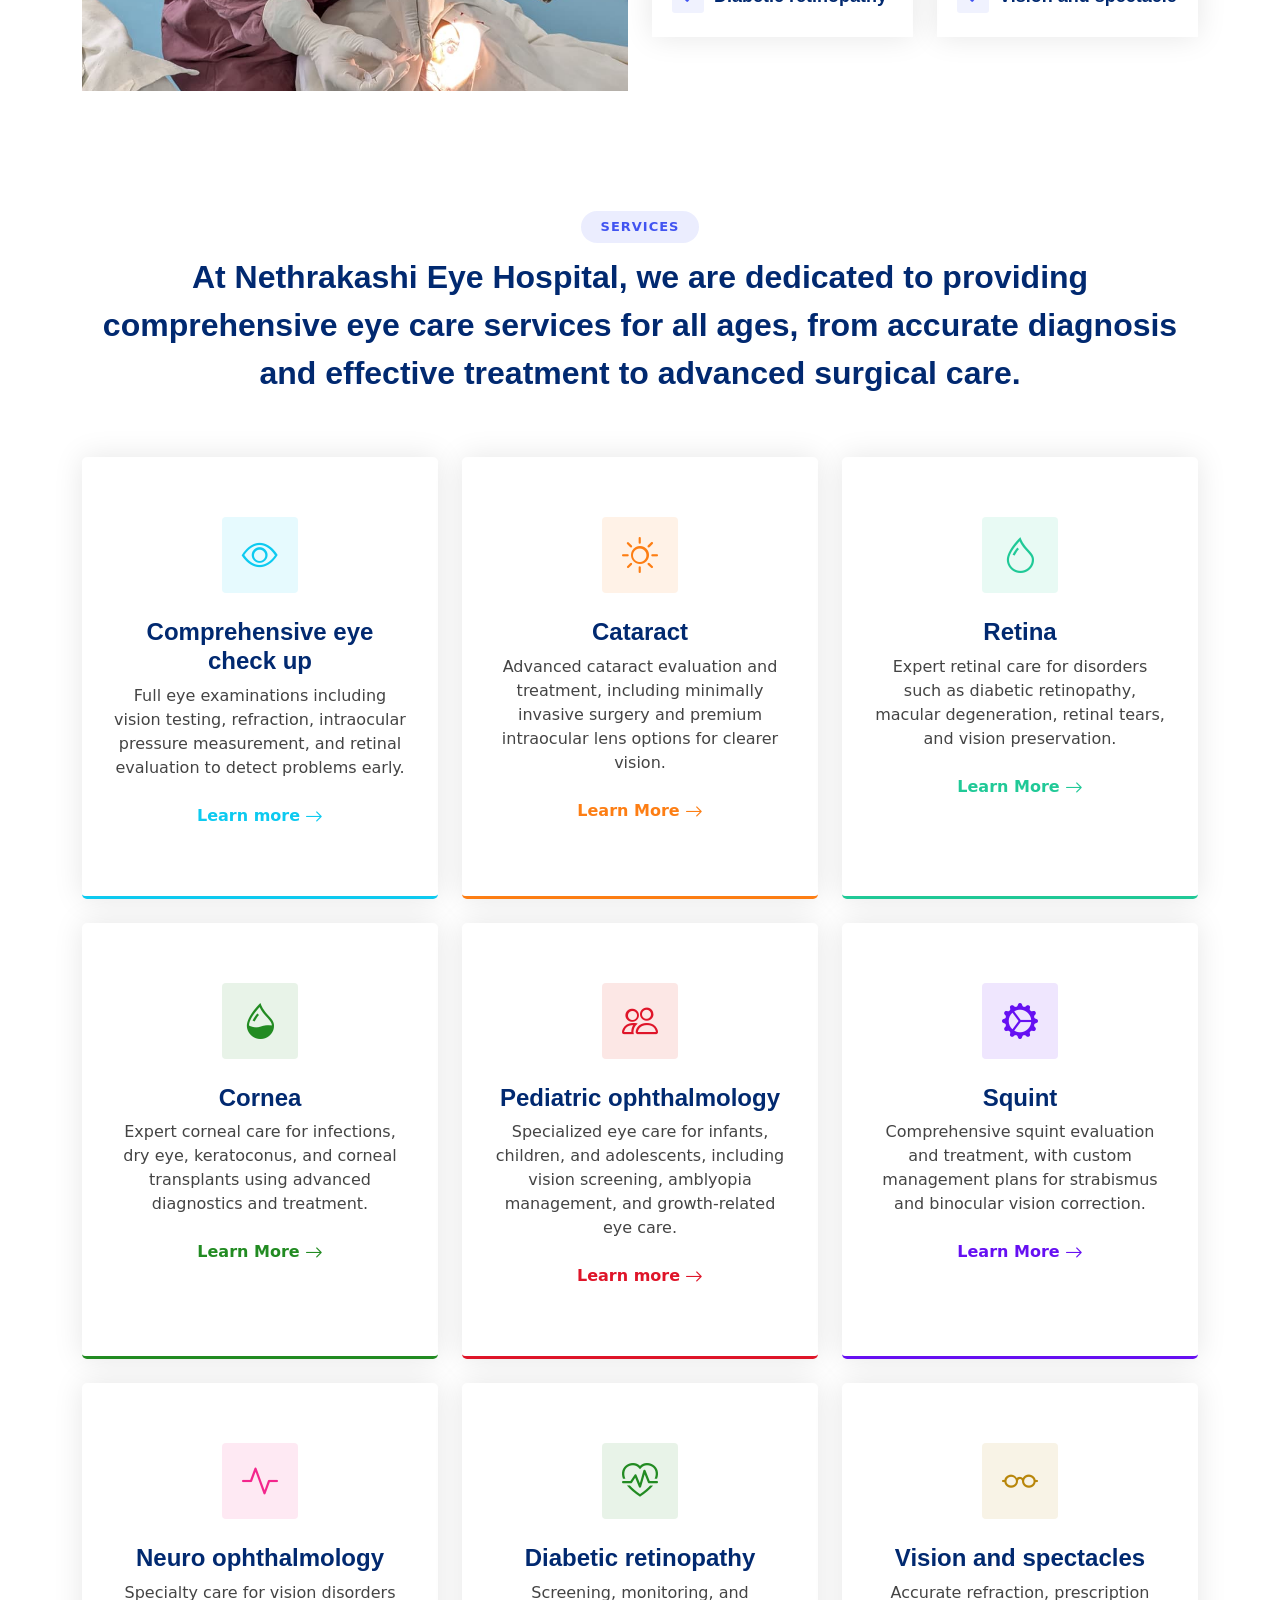
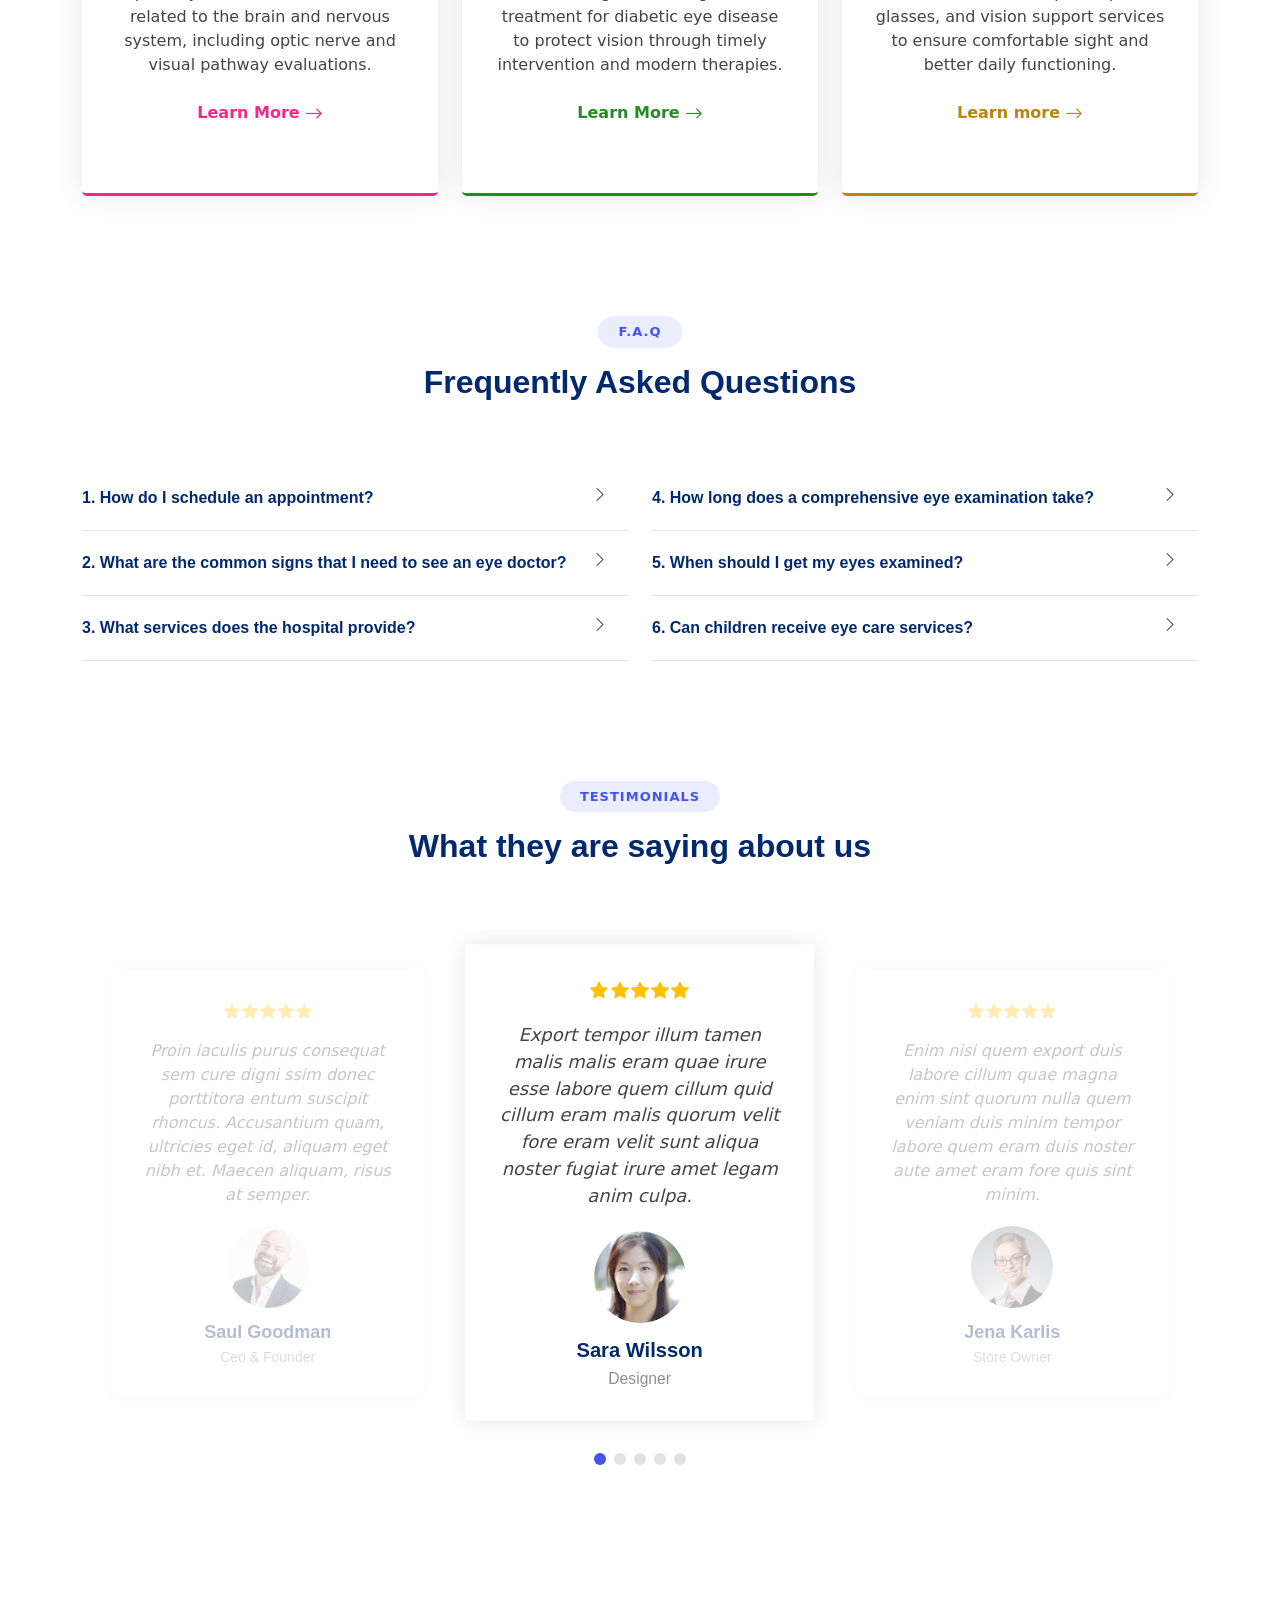
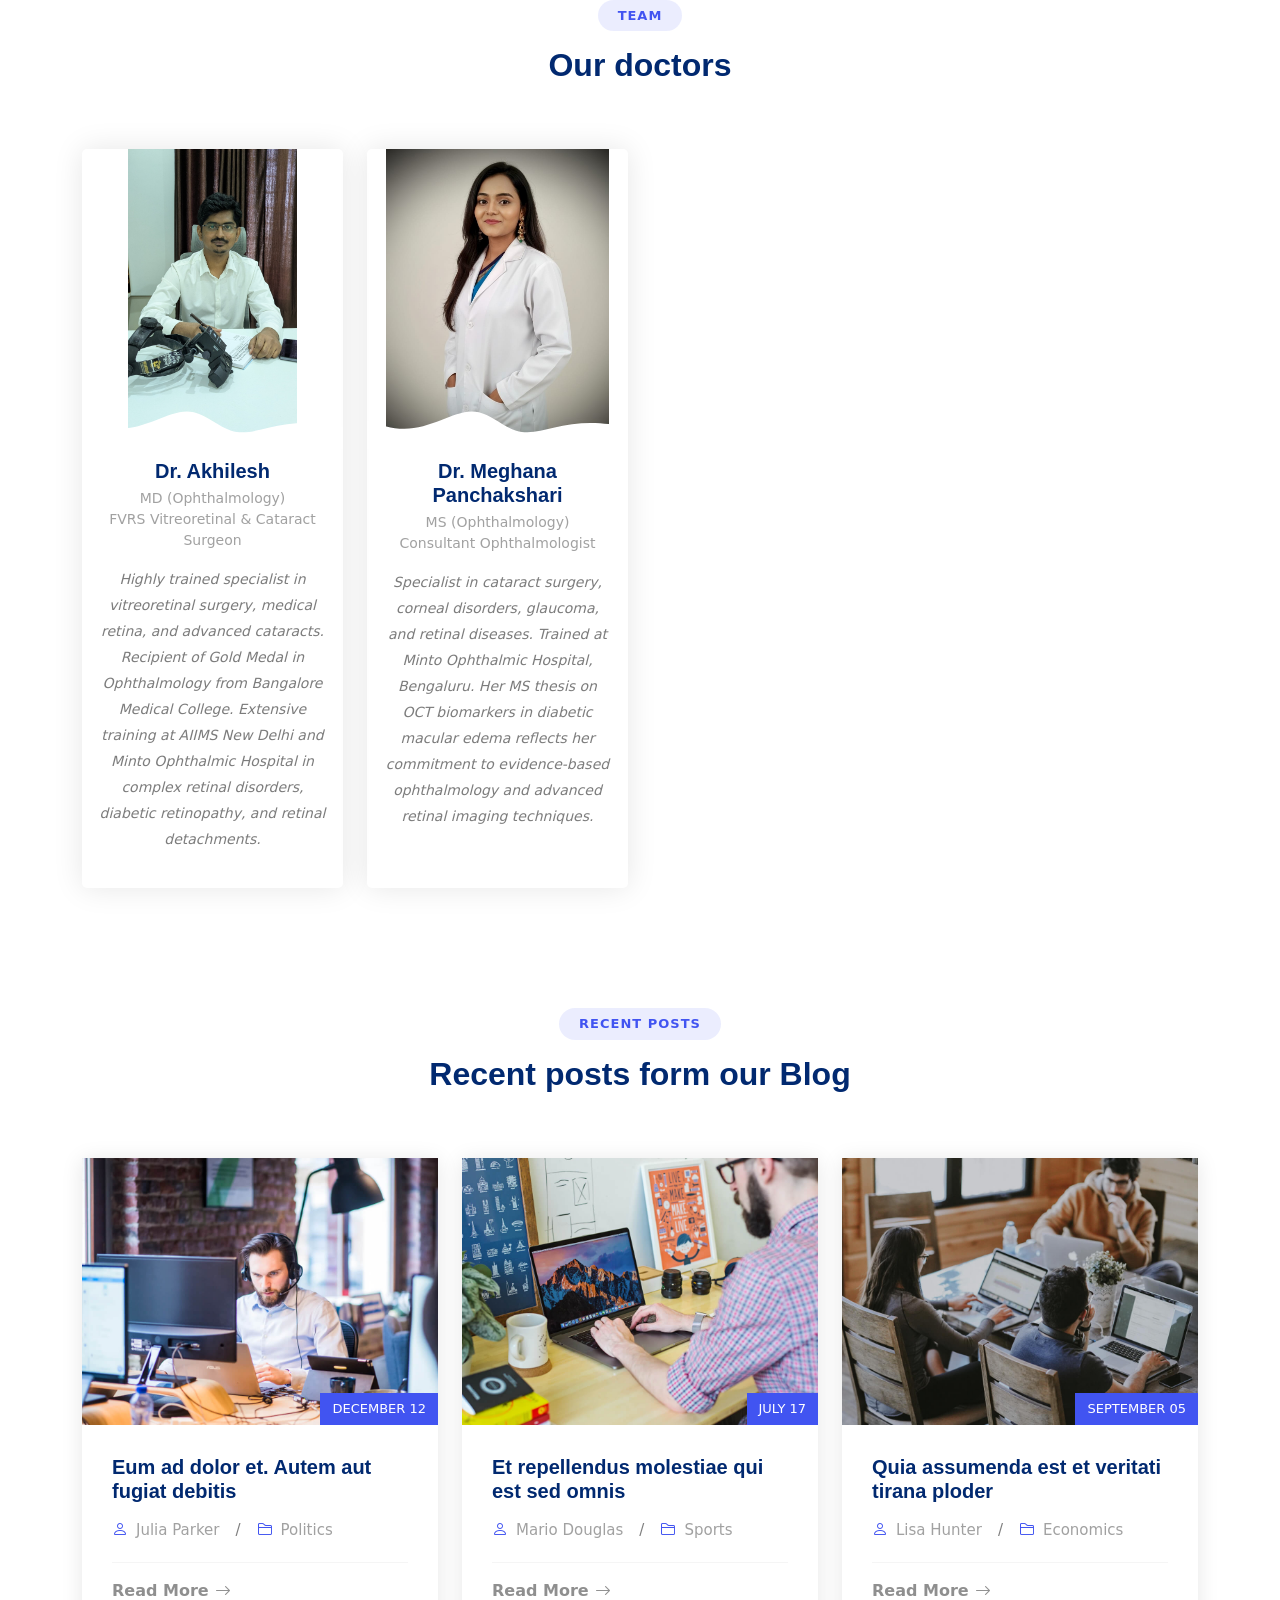
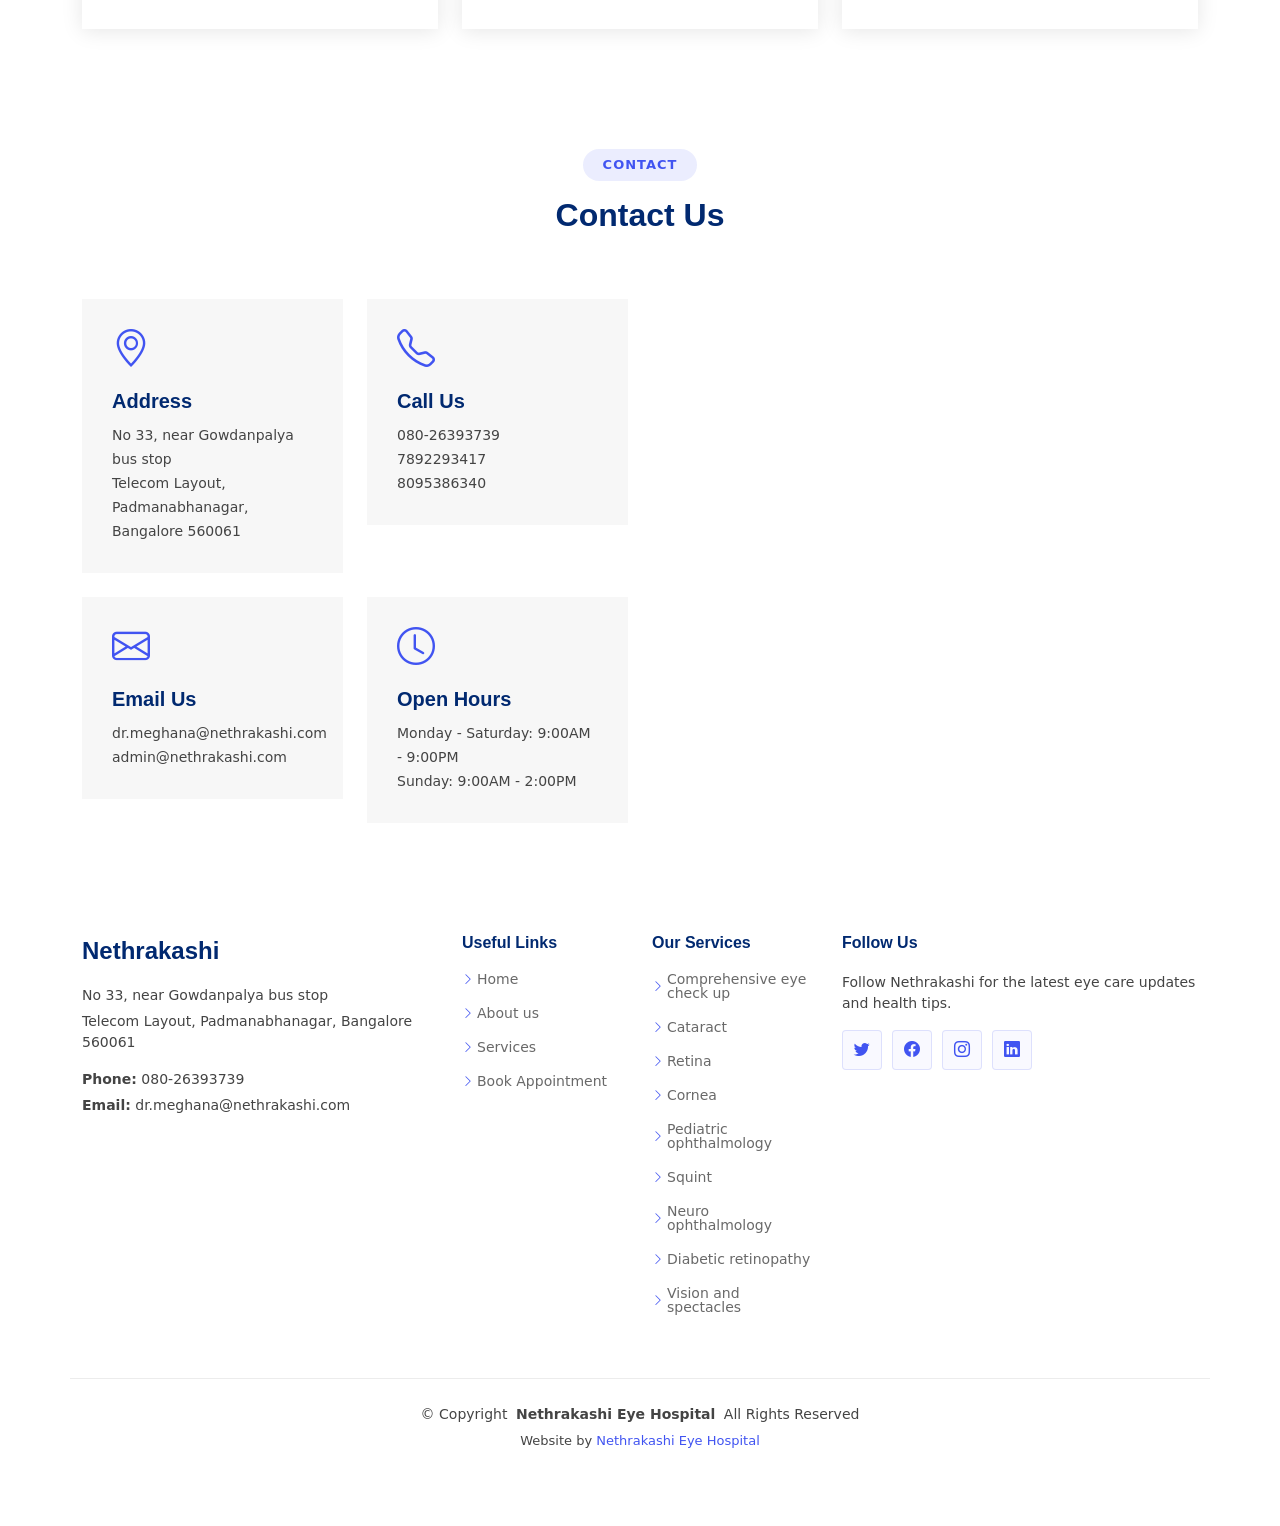
==== commit 0ddeaa89: "Revise services description in index.html Updated the description of services provided by Nethrakash" ====
--- a/index.html
+++ b/index.html
@@ -303,7 +303,7 @@
       <!-- Section Title -->
       <div class="container section-title" data-aos="fade-up">
         <h2>Services</h2>
-<p>At Nethrakashi Eye Hospital, we provide complete eye care for all ages — from diagnosis to treatment and surgery.</p>
+<p>At Nethrakashi Eye Hospital, we are dedicated to providing comprehensive eye care services for all ages, from accurate diagnosis and effective treatment to advanced surgical care.</p>
       </div><!-- End Section Title -->
 
       <div class="container">
--- a/assets/css/main.css
+++ b/assets/css/main.css
@@ -2836,3 +2836,26 @@
   color: color-mix(in srgb, var(--default-color), transparent 60%);
   font-size: 14px;
 }
+.whatsapp-float {
+    position: fixed;
+    width: 60px;
+    height: 60px;
+    bottom: 80px;
+    right: 20px;
+    background-color: #25D366;
+    color: #fff;
+    border-radius: 50%;
+    text-align: center;
+    font-size: 32px;
+    box-shadow: 2px 2px 8px rgba(0,0,0,0.3);
+    z-index: 9999;
+    display: flex;
+    align-items: center;
+    justify-content: center;
+    text-decoration: none;
+}
+.whatsapp-float:hover {
+    color: #fff;
+    transform: scale(1.1);
+    transition: 0.3s;
+}
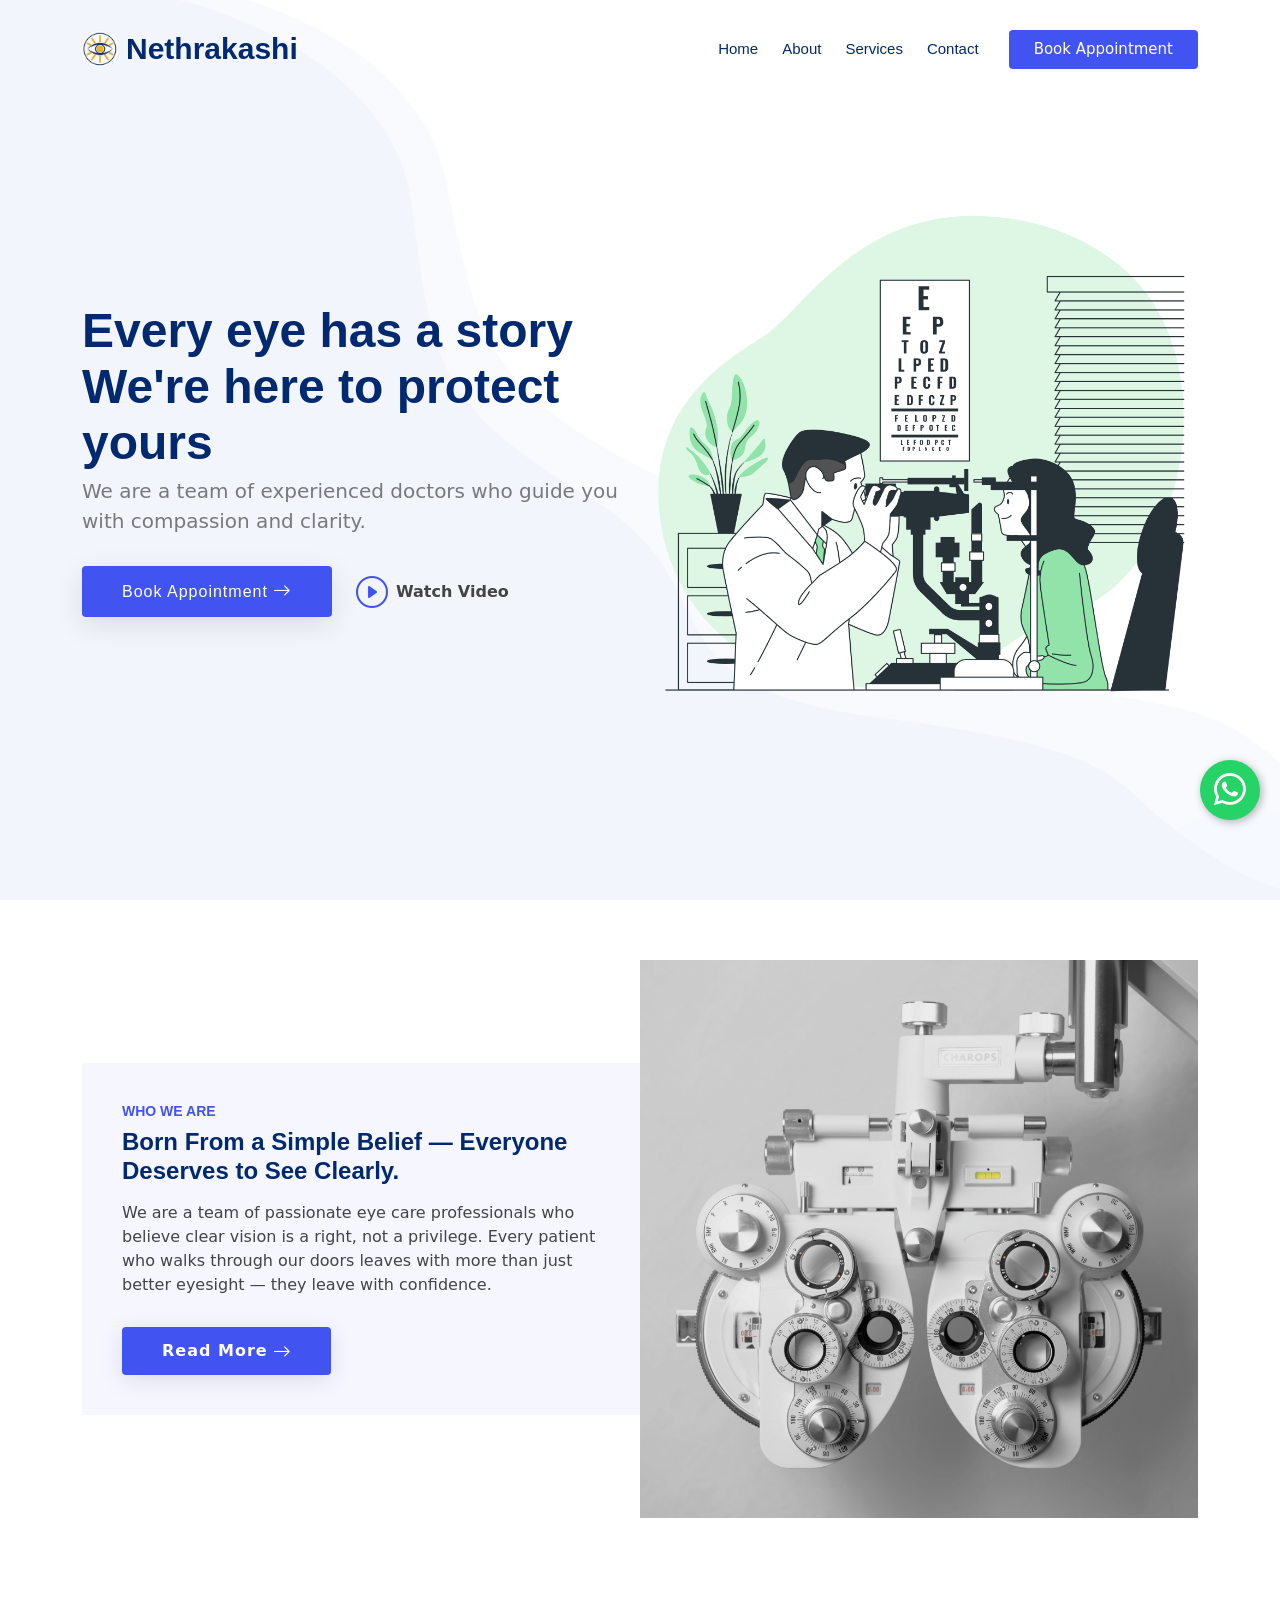
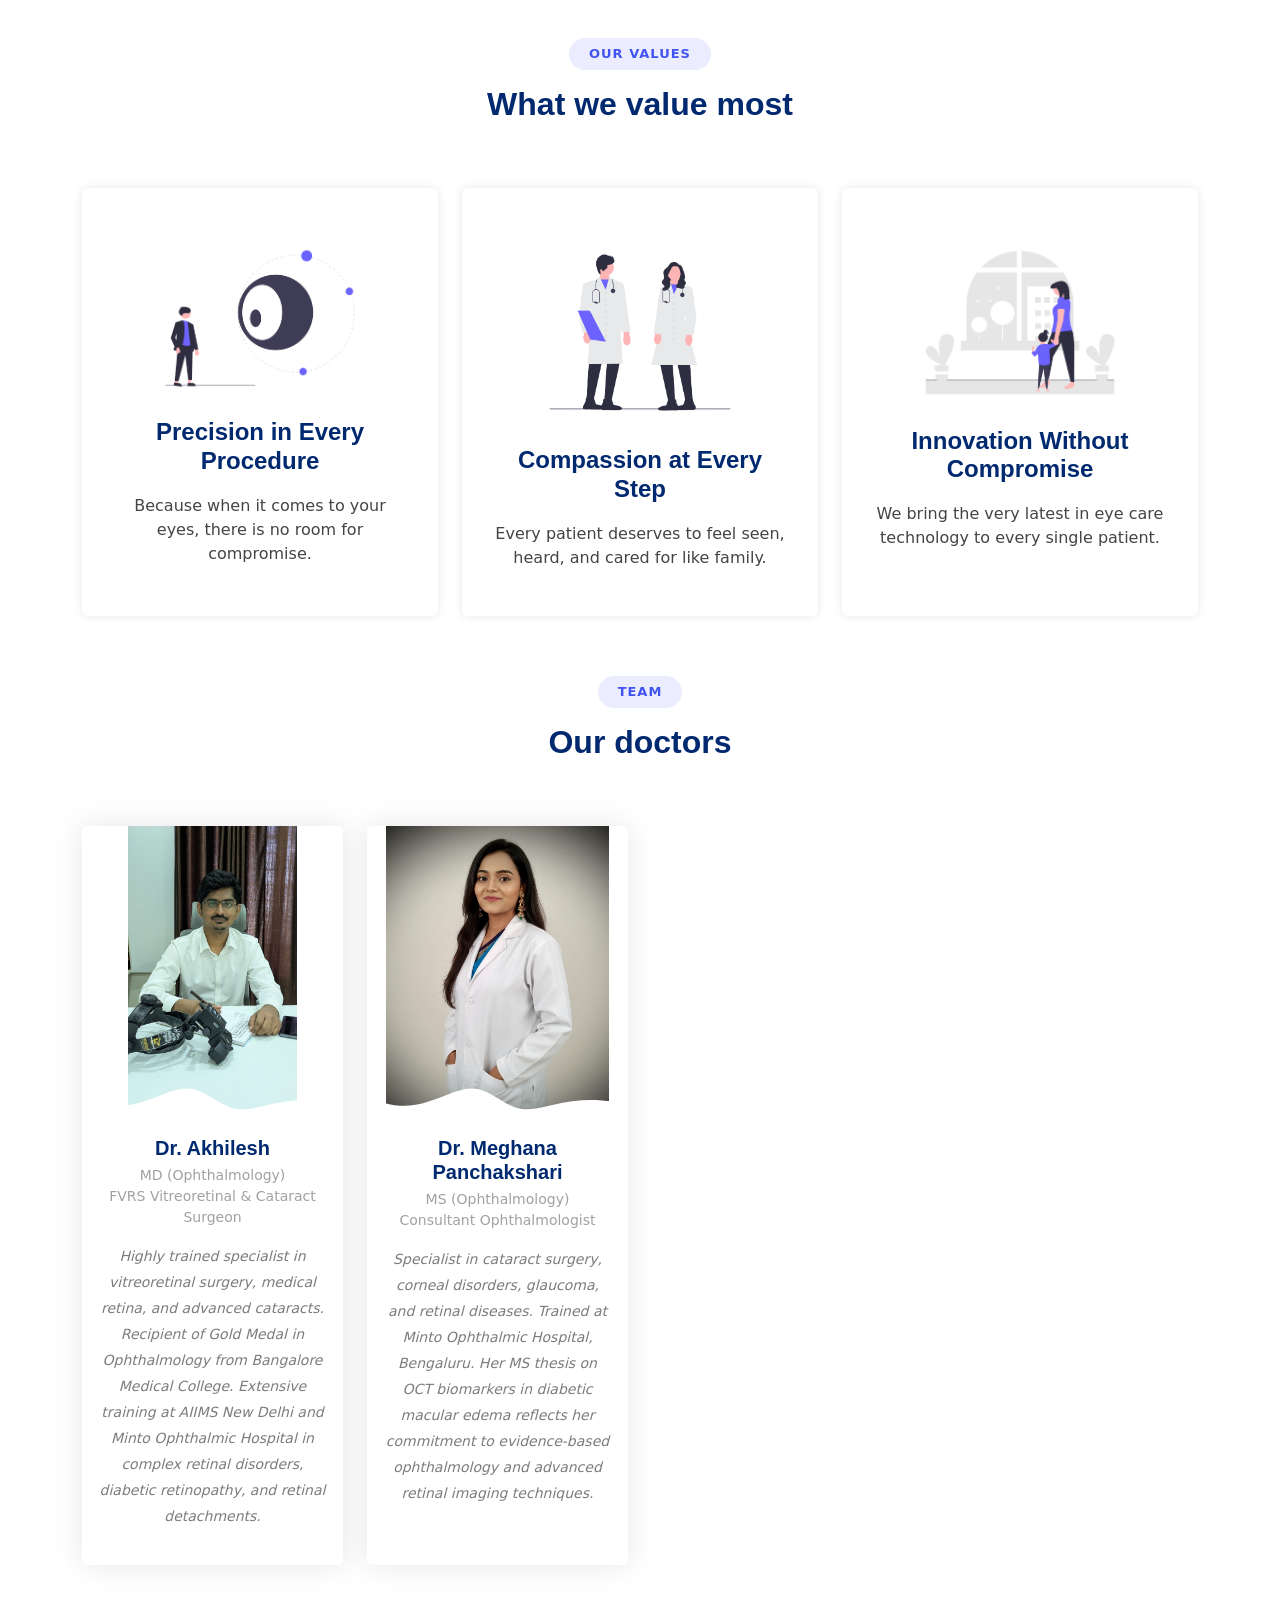
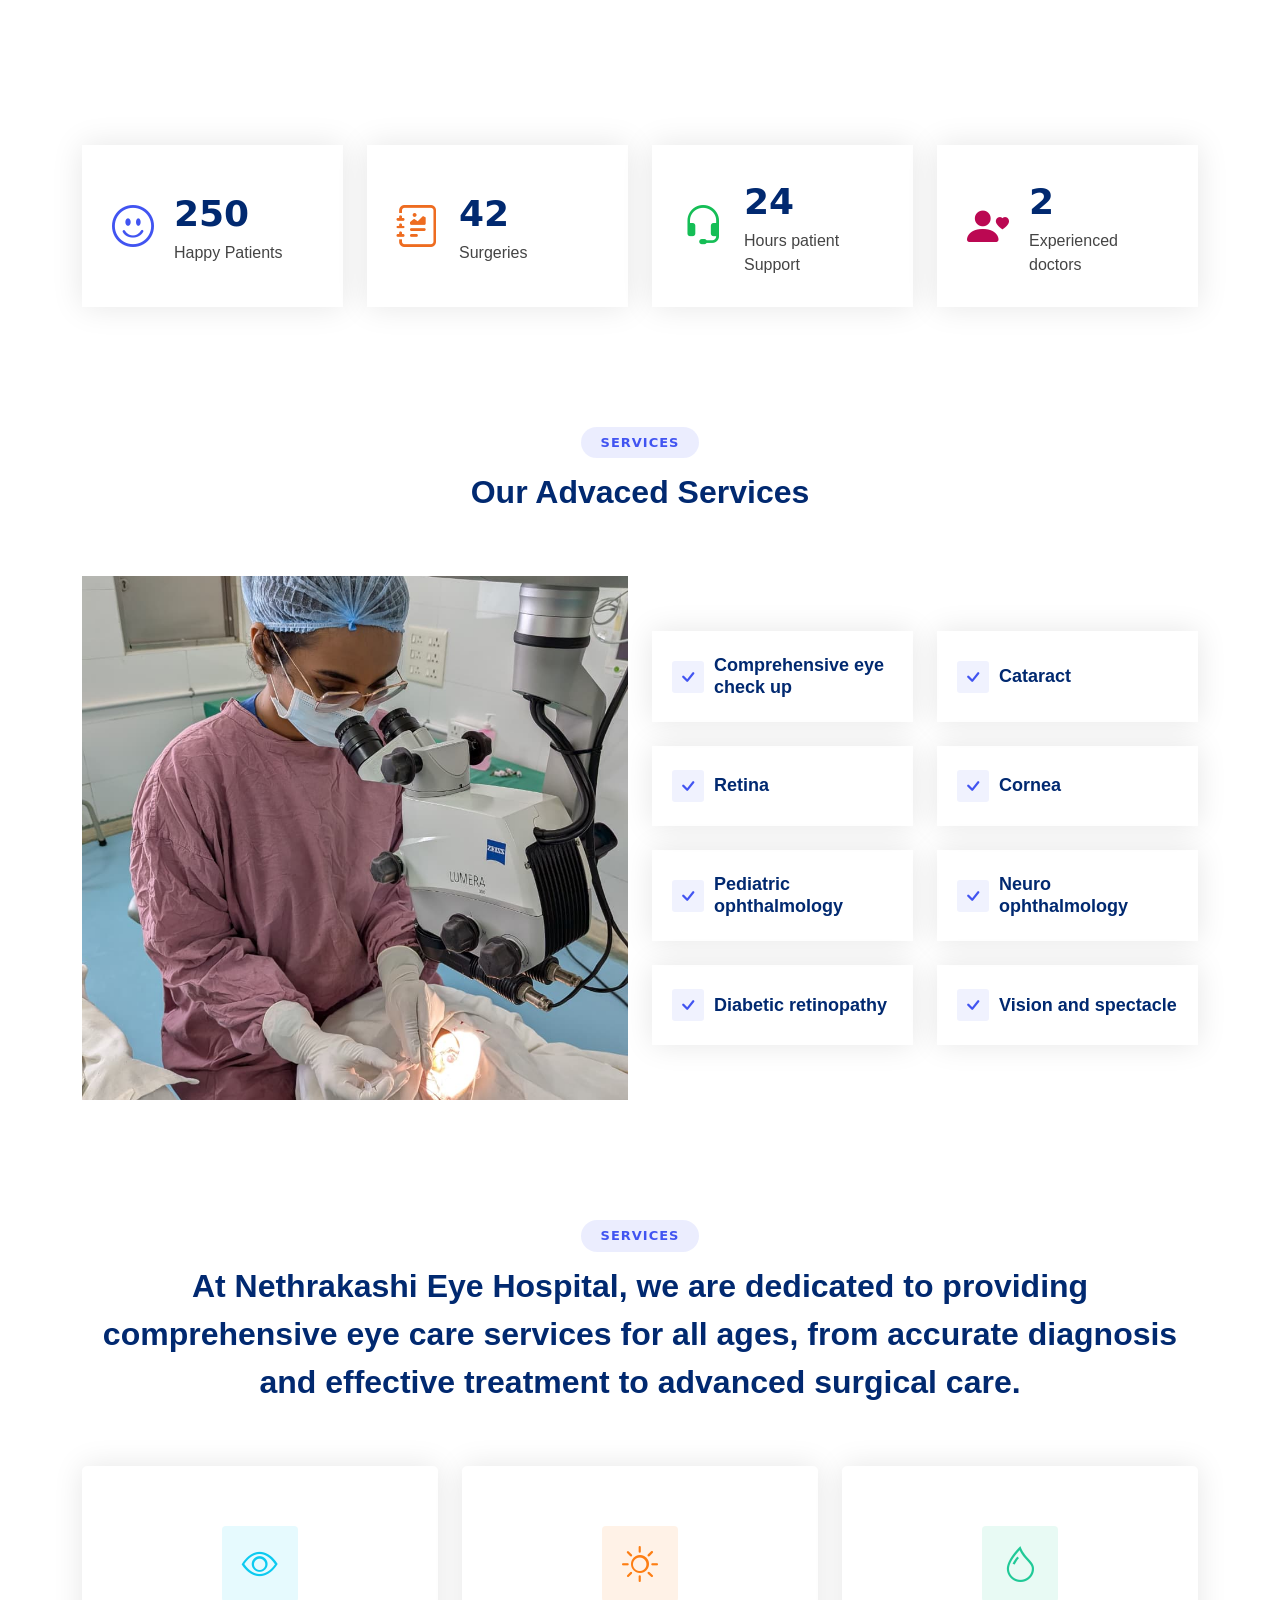
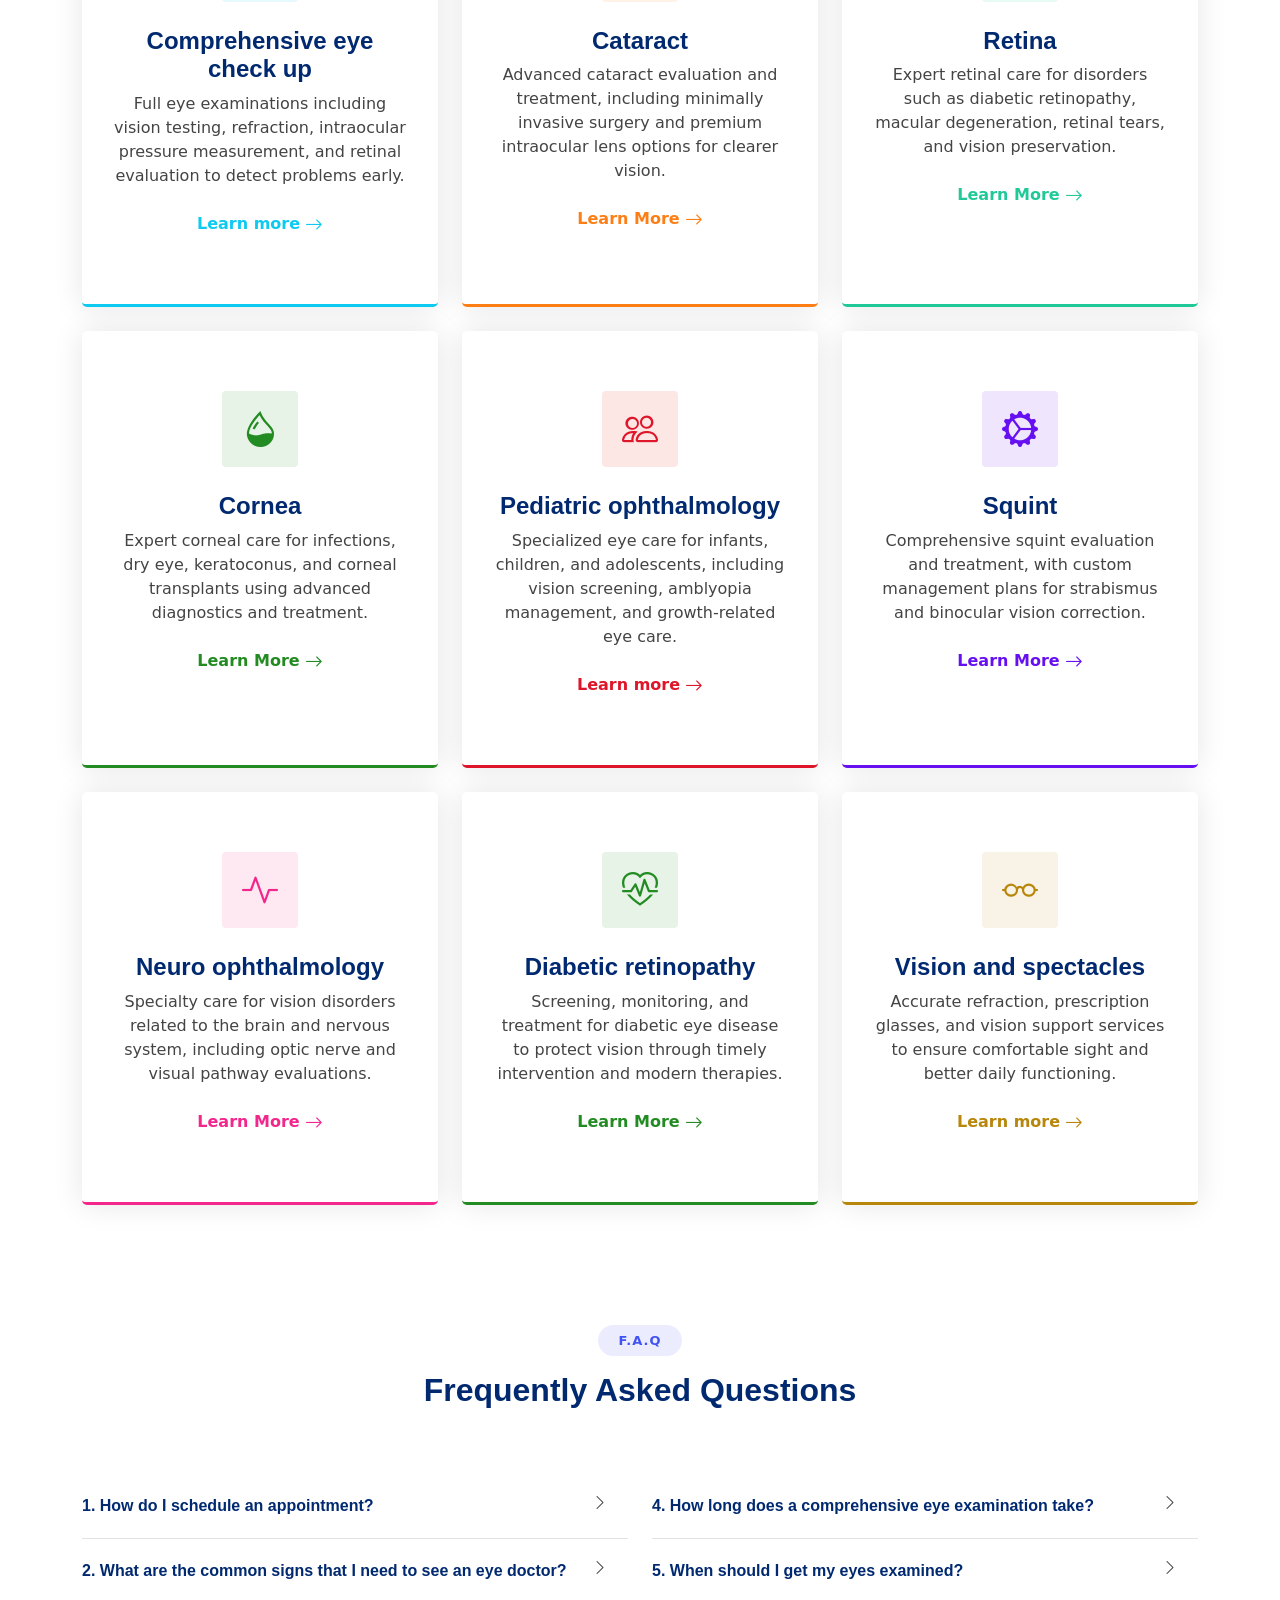
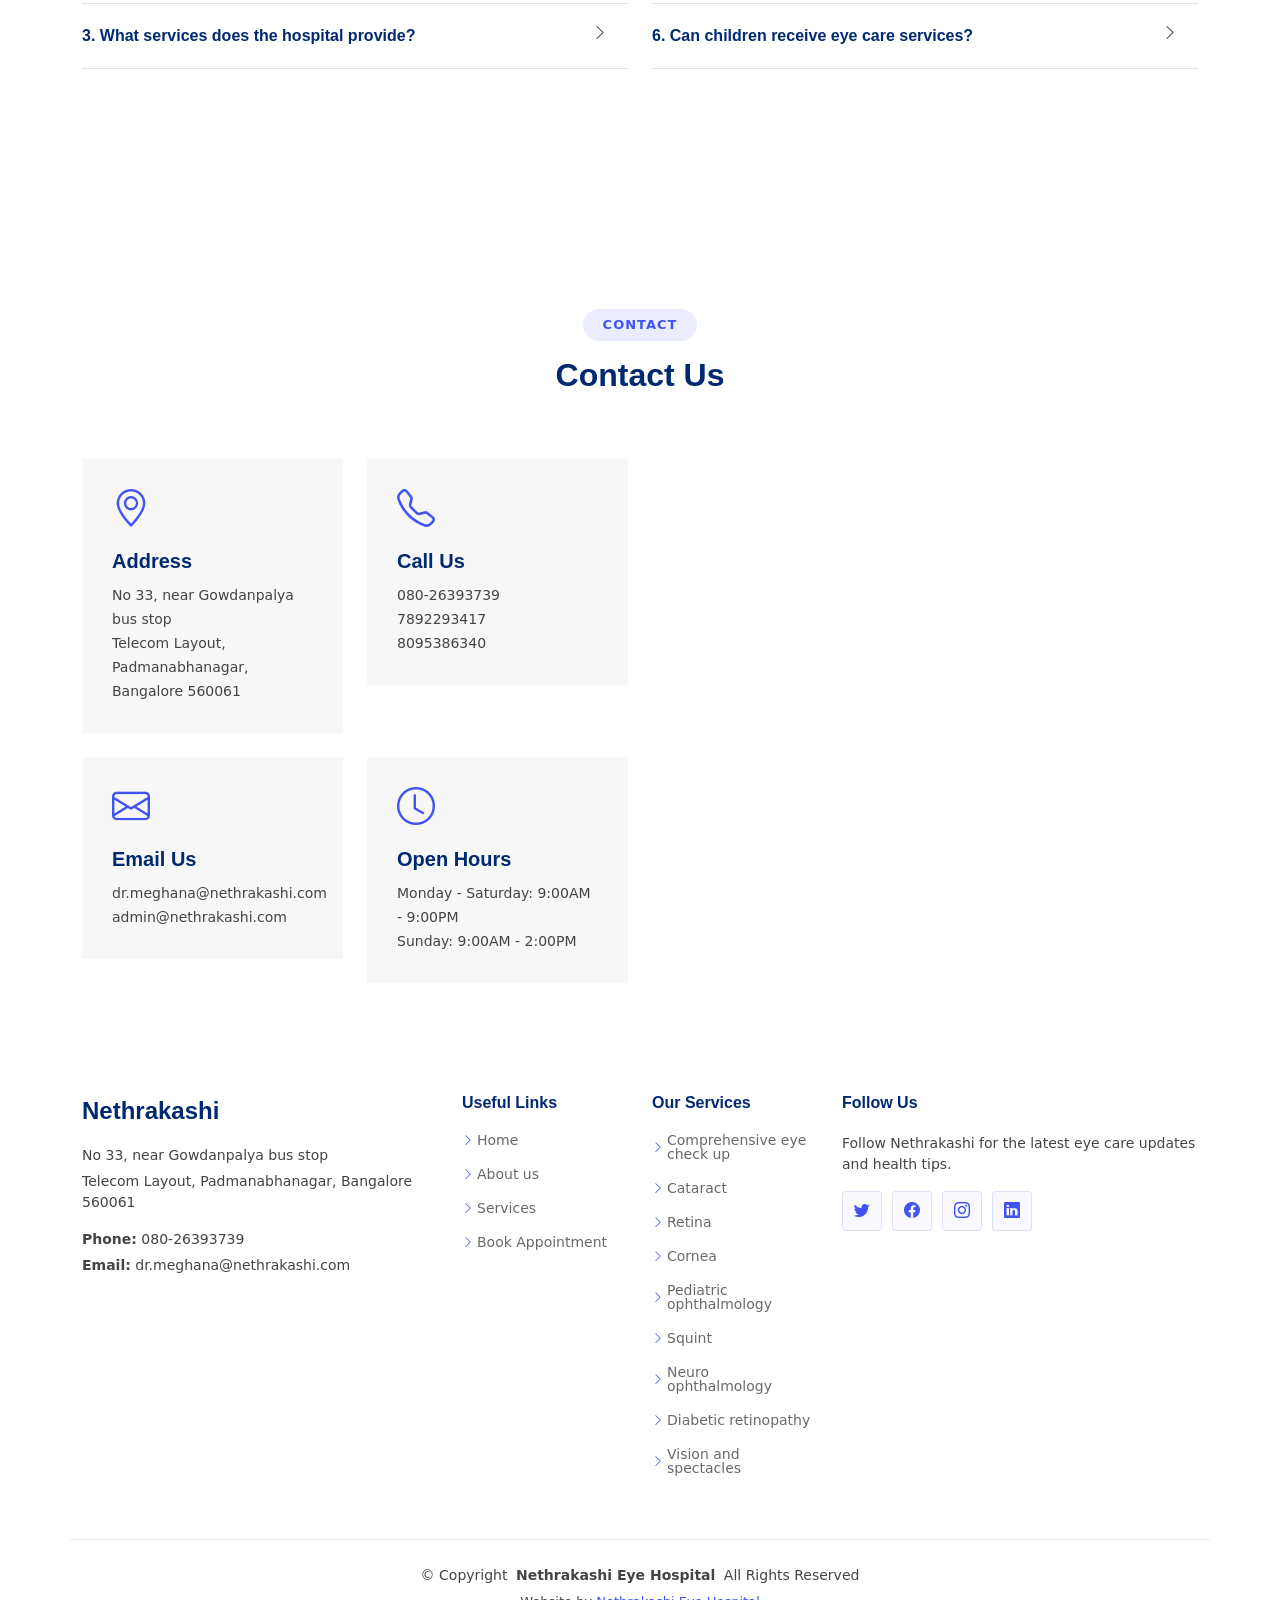
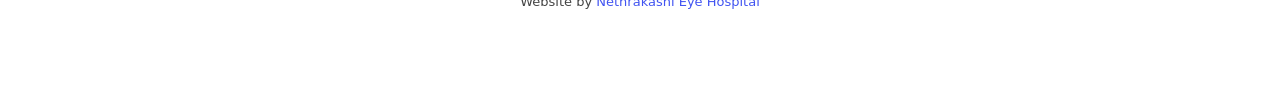
==== commit a28fd242: "changed the order of the section in index" ====
--- a/index.html
+++ b/index.html
@@ -157,6 +157,100 @@
 
       </div>
 
+      <section id="team" class="team section">
+
+      <!-- Section Title -->
+      <div class="container section-title" data-aos="fade-up">
+        <h2>Team</h2>
+        <p>Our doctors</p>
+      </div><!-- End Section Title -->
+
+      <div class="container">
+
+        <div class="row gy-4">
+
+          <div class="col-lg-3 col-md-6 d-flex align-items-stretch" data-aos="fade-up" data-aos-delay="100">
+            <div class="team-member">
+              <div class="member-img">
+                <img src="assets/img/team/team-1.jpg" class="img-fluid" style="height: 300px;" alt="">
+                <div class="social">
+                  <a href=""><i class="bi bi-twitter-x"></i></a>
+                  <a href=""><i class="bi bi-facebook"></i></a>
+                  <a href=""><i class="bi bi-instagram"></i></a>
+                  <a href=""><i class="bi bi-linkedin"></i></a>
+                </div>
+              </div>
+              <div class="member-info">
+                <h4>Dr. Akhilesh</h4>
+                <span>MD (Ophthalmology) <br> FVRS Vitreoretinal & Cataract Surgeon</span>
+                <p>Highly trained specialist in vitreoretinal surgery, medical retina, and advanced cataracts. Recipient of Gold Medal in Ophthalmology from Bangalore Medical College. Extensive training at AIIMS New Delhi and Minto Ophthalmic Hospital in complex retinal disorders, diabetic retinopathy, and retinal detachments.</p>
+              </div>
+            </div>
+          </div><!-- End Team Member -->
+
+          <div class="col-lg-3 col-md-6 d-flex align-items-stretch" data-aos="fade-up" data-aos-delay="200">
+            <div class="team-member">
+              <div class="member-img">
+                <img src="assets/img/team/team-2.jpg" class="img-fluid" style="height: 300px;" alt="">
+                <div class="social">
+                  <a href=""><i class="bi bi-twitter-x"></i></a>
+                  <a href=""><i class="bi bi-facebook"></i></a>
+                  <a href=""><i class="bi bi-instagram"></i></a>
+                  <a href=""><i class="bi bi-linkedin"></i></a>
+                </div>
+              </div>
+              <div class="member-info">
+                <h4>Dr. Meghana Panchakshari</h4>
+                <span>MS (Ophthalmology) <br> Consultant Ophthalmologist</span>
+                <p>Specialist in cataract surgery, corneal disorders, glaucoma, and retinal diseases. Trained at Minto Ophthalmic Hospital, Bengaluru. Her MS thesis on OCT biomarkers in diabetic macular edema reflects her commitment to evidence-based ophthalmology and advanced retinal imaging techniques.</p>
+              </div>
+            </div>
+          </div><!-- End Team Member -->
+
+         <!-- <div class="col-lg-3 col-md-6 d-flex align-items-stretch" data-aos="fade-up" data-aos-delay="300">
+            <div class="team-member">
+              <div class="member-img">
+                <img src="assets/img/team/team-3.jpg" class="img-fluid" alt="">
+                <div class="social">
+                  <a href=""><i class="bi bi-twitter-x"></i></a>
+                  <a href=""><i class="bi bi-facebook"></i></a>
+                  <a href=""><i class="bi bi-instagram"></i></a>
+                  <a href=""><i class="bi bi-linkedin"></i></a>
+                </div>
+              </div>
+              <div class="member-info">
+                <h4>William Anderson</h4>
+                <span>CTO</span>
+                <p>Vero omnis enim consequatur. Voluptas consectetur unde qui molestiae deserunt. Voluptates enim aut architecto porro aspernatur molestiae modi.</p>
+              </div>
+            </div>
+          </div> --> <!-- End Team Member -->
+
+          <!--<div class="col-lg-3 col-md-6 d-flex align-items-stretch" data-aos="fade-up" data-aos-delay="400">
+            <div class="team-member">
+              <div class="member-img">
+                <img src="assets/img/team/team-4.jpg" class="img-fluid" alt="">
+                <div class="social">
+                  <a href=""><i class="bi bi-twitter-x"></i></a>
+                  <a href=""><i class="bi bi-facebook"></i></a>
+                  <a href=""><i class="bi bi-instagram"></i></a>
+                  <a href=""><i class="bi bi-linkedin"></i></a>
+                </div>
+              </div>
+              <div class="member-info">
+                <h4>Amanda Jepson</h4>
+                <span>Accountant</span>
+                <p>Rerum voluptate non adipisci animi distinctio et deserunt amet voluptas. Quia aut aliquid doloremque ut possimus ipsum officia.</p>
+              </div>
+            </div>
+          </div>--> <!-- End Team Member -->
+
+        </div>
+
+      </div>
+
+    </section><!-- /Team Section -->
+
     </section><!-- /Values Section -->
 
     <!-- Stats Section -->
@@ -578,7 +672,8 @@
     <!-- Portfolio Section removed -->
 
     <!-- Testimonials Section -->
-    <section id="testimonials" class="testimonials section">
+    <section id="testimonials" class="testimonials section" style = "display:none;"
+    >
 
       <!-- Section Title -->
       <div class="container section-title" data-aos="fade-up">
@@ -705,99 +800,6 @@
     </section><!-- /Testimonials Section -->
 
     <!-- Team Section -->
-    <section id="team" class="team section">
-
-      <!-- Section Title -->
-      <div class="container section-title" data-aos="fade-up">
-        <h2>Team</h2>
-        <p>Our doctors</p>
-      </div><!-- End Section Title -->
-
-      <div class="container">
-
-        <div class="row gy-4">
-
-          <div class="col-lg-3 col-md-6 d-flex align-items-stretch" data-aos="fade-up" data-aos-delay="100">
-            <div class="team-member">
-              <div class="member-img">
-                <img src="assets/img/team/team-1.jpg" class="img-fluid" style="height: 300px;" alt="">
-                <div class="social">
-                  <a href=""><i class="bi bi-twitter-x"></i></a>
-                  <a href=""><i class="bi bi-facebook"></i></a>
-                  <a href=""><i class="bi bi-instagram"></i></a>
-                  <a href=""><i class="bi bi-linkedin"></i></a>
-                </div>
-              </div>
-              <div class="member-info">
-                <h4>Dr. Akhilesh</h4>
-                <span>MD (Ophthalmology) <br> FVRS Vitreoretinal & Cataract Surgeon</span>
-                <p>Highly trained specialist in vitreoretinal surgery, medical retina, and advanced cataracts. Recipient of Gold Medal in Ophthalmology from Bangalore Medical College. Extensive training at AIIMS New Delhi and Minto Ophthalmic Hospital in complex retinal disorders, diabetic retinopathy, and retinal detachments.</p>
-              </div>
-            </div>
-          </div><!-- End Team Member -->
-
-          <div class="col-lg-3 col-md-6 d-flex align-items-stretch" data-aos="fade-up" data-aos-delay="200">
-            <div class="team-member">
-              <div class="member-img">
-                <img src="assets/img/team/team-2.jpg" class="img-fluid" style="height: 300px;" alt="">
-                <div class="social">
-                  <a href=""><i class="bi bi-twitter-x"></i></a>
-                  <a href=""><i class="bi bi-facebook"></i></a>
-                  <a href=""><i class="bi bi-instagram"></i></a>
-                  <a href=""><i class="bi bi-linkedin"></i></a>
-                </div>
-              </div>
-              <div class="member-info">
-                <h4>Dr. Meghana Panchakshari</h4>
-                <span>MS (Ophthalmology) <br> Consultant Ophthalmologist</span>
-                <p>Specialist in cataract surgery, corneal disorders, glaucoma, and retinal diseases. Trained at Minto Ophthalmic Hospital, Bengaluru. Her MS thesis on OCT biomarkers in diabetic macular edema reflects her commitment to evidence-based ophthalmology and advanced retinal imaging techniques.</p>
-              </div>
-            </div>
-          </div><!-- End Team Member -->
-
-         <!-- <div class="col-lg-3 col-md-6 d-flex align-items-stretch" data-aos="fade-up" data-aos-delay="300">
-            <div class="team-member">
-              <div class="member-img">
-                <img src="assets/img/team/team-3.jpg" class="img-fluid" alt="">
-                <div class="social">
-                  <a href=""><i class="bi bi-twitter-x"></i></a>
-                  <a href=""><i class="bi bi-facebook"></i></a>
-                  <a href=""><i class="bi bi-instagram"></i></a>
-                  <a href=""><i class="bi bi-linkedin"></i></a>
-                </div>
-              </div>
-              <div class="member-info">
-                <h4>William Anderson</h4>
-                <span>CTO</span>
-                <p>Vero omnis enim consequatur. Voluptas consectetur unde qui molestiae deserunt. Voluptates enim aut architecto porro aspernatur molestiae modi.</p>
-              </div>
-            </div>
-          </div> --> <!-- End Team Member -->
-
-          <!--<div class="col-lg-3 col-md-6 d-flex align-items-stretch" data-aos="fade-up" data-aos-delay="400">
-            <div class="team-member">
-              <div class="member-img">
-                <img src="assets/img/team/team-4.jpg" class="img-fluid" alt="">
-                <div class="social">
-                  <a href=""><i class="bi bi-twitter-x"></i></a>
-                  <a href=""><i class="bi bi-facebook"></i></a>
-                  <a href=""><i class="bi bi-instagram"></i></a>
-                  <a href=""><i class="bi bi-linkedin"></i></a>
-                </div>
-              </div>
-              <div class="member-info">
-                <h4>Amanda Jepson</h4>
-                <span>Accountant</span>
-                <p>Rerum voluptate non adipisci animi distinctio et deserunt amet voluptas. Quia aut aliquid doloremque ut possimus ipsum officia.</p>
-              </div>
-            </div>
-          </div>--> <!-- End Team Member -->
-
-        </div>
-
-      </div>
-
-    </section><!-- /Team Section -->
 
     <!-- Clients Section (disabled) -->
     <section id="clients" class="clients section" style="display:none;">
@@ -865,12 +867,12 @@
     <section id="recent-posts" class="recent-posts section">
 
       <!-- Section Title -->
-      <div class="container section-title" data-aos="fade-up">
+      <div class="container section-title" data-aos="fade-up" style = "display:none;">
         <h2>Recent Posts</h2>
         <p>Recent posts form our Blog</p>
       </div><!-- End Section Title -->
 
-      <div class="container">
+      <div class="container" style = "display:none;" data-aos="fade-up" data-aos-delay="100">
 
         <div class="row gy-5">
 
